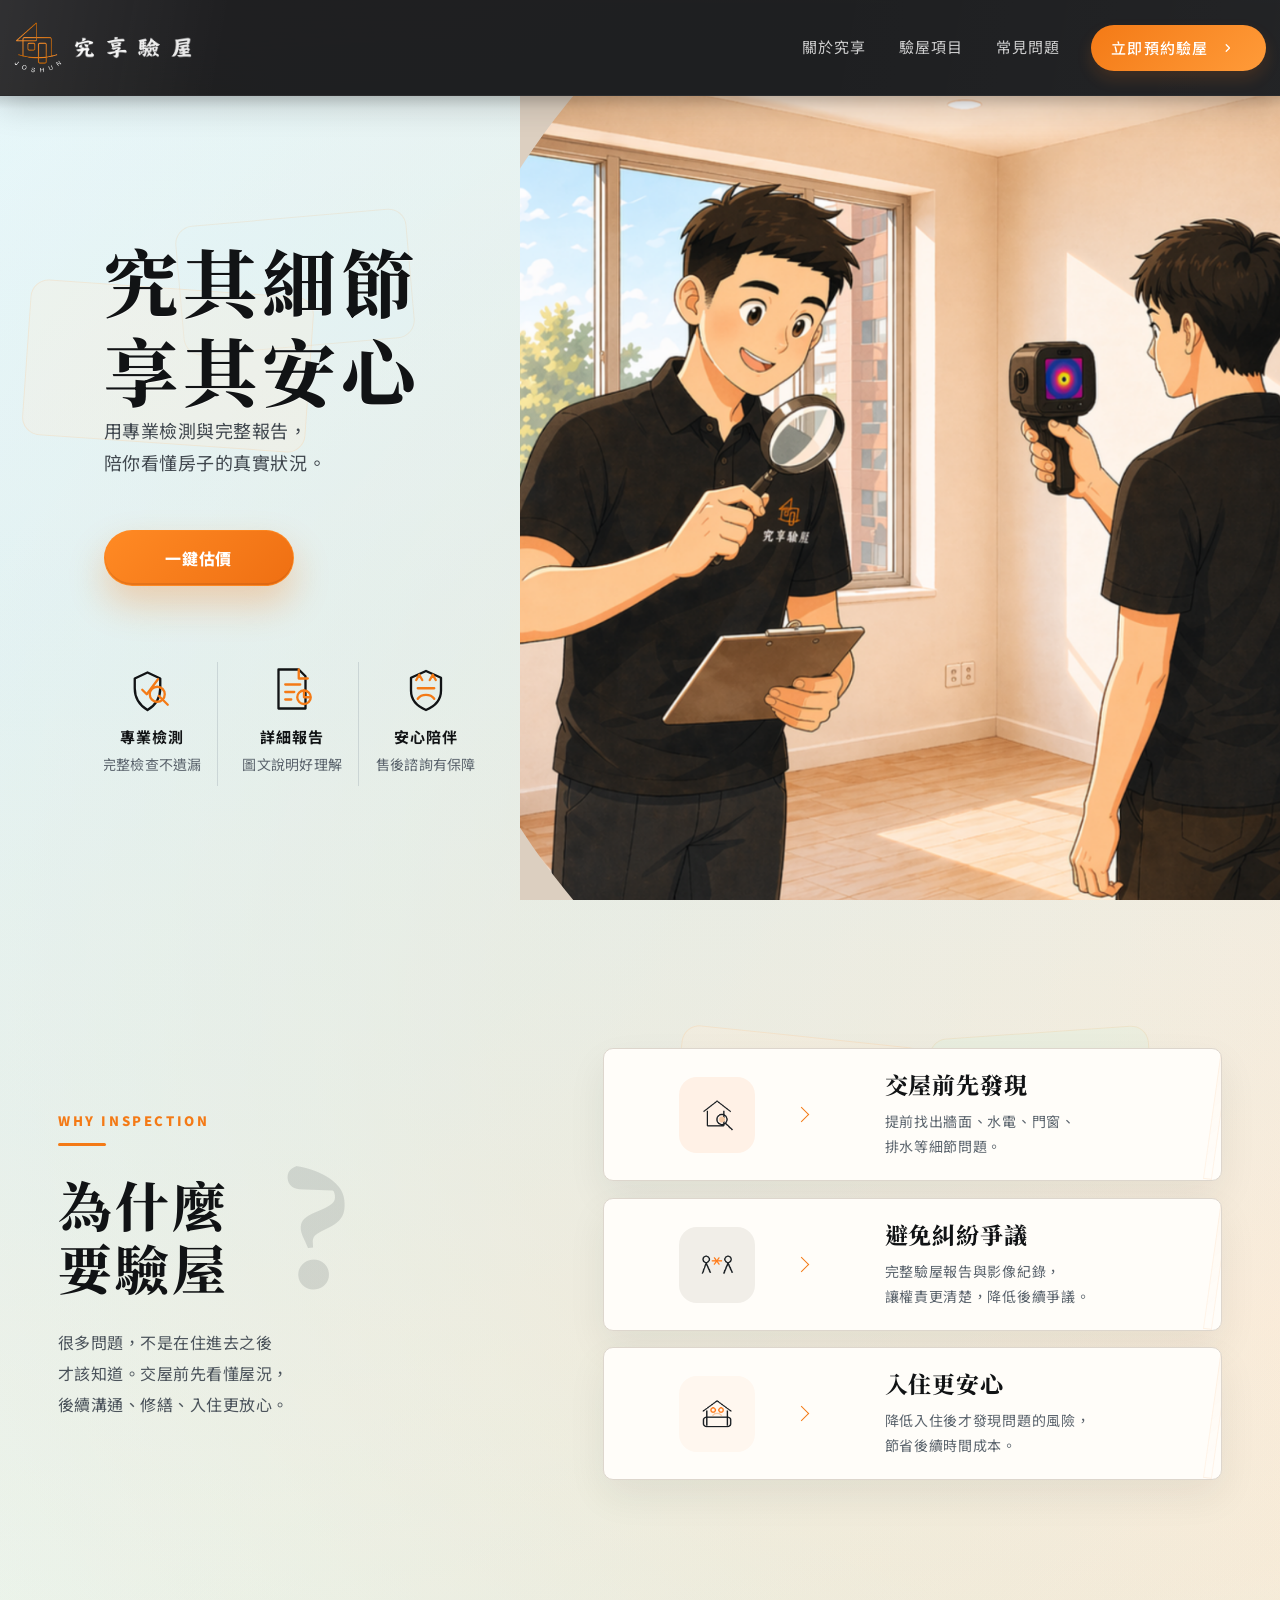
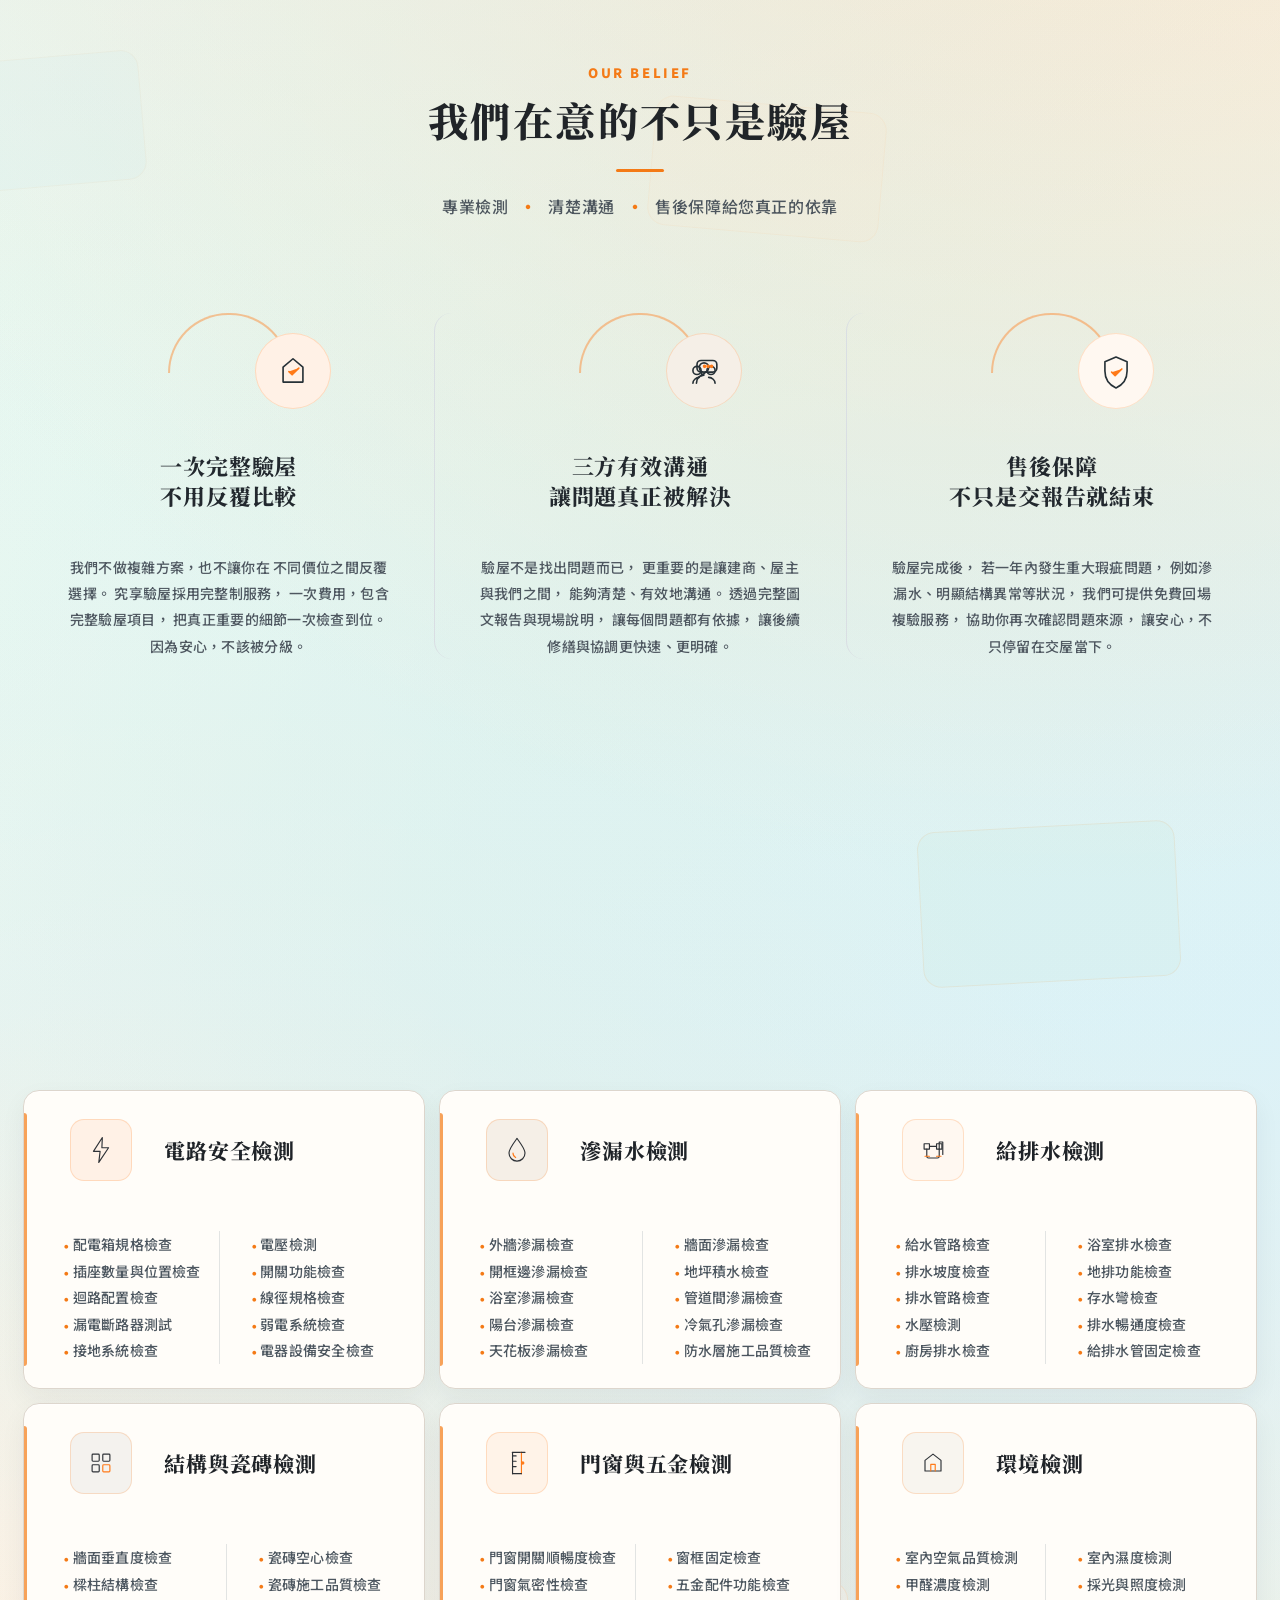
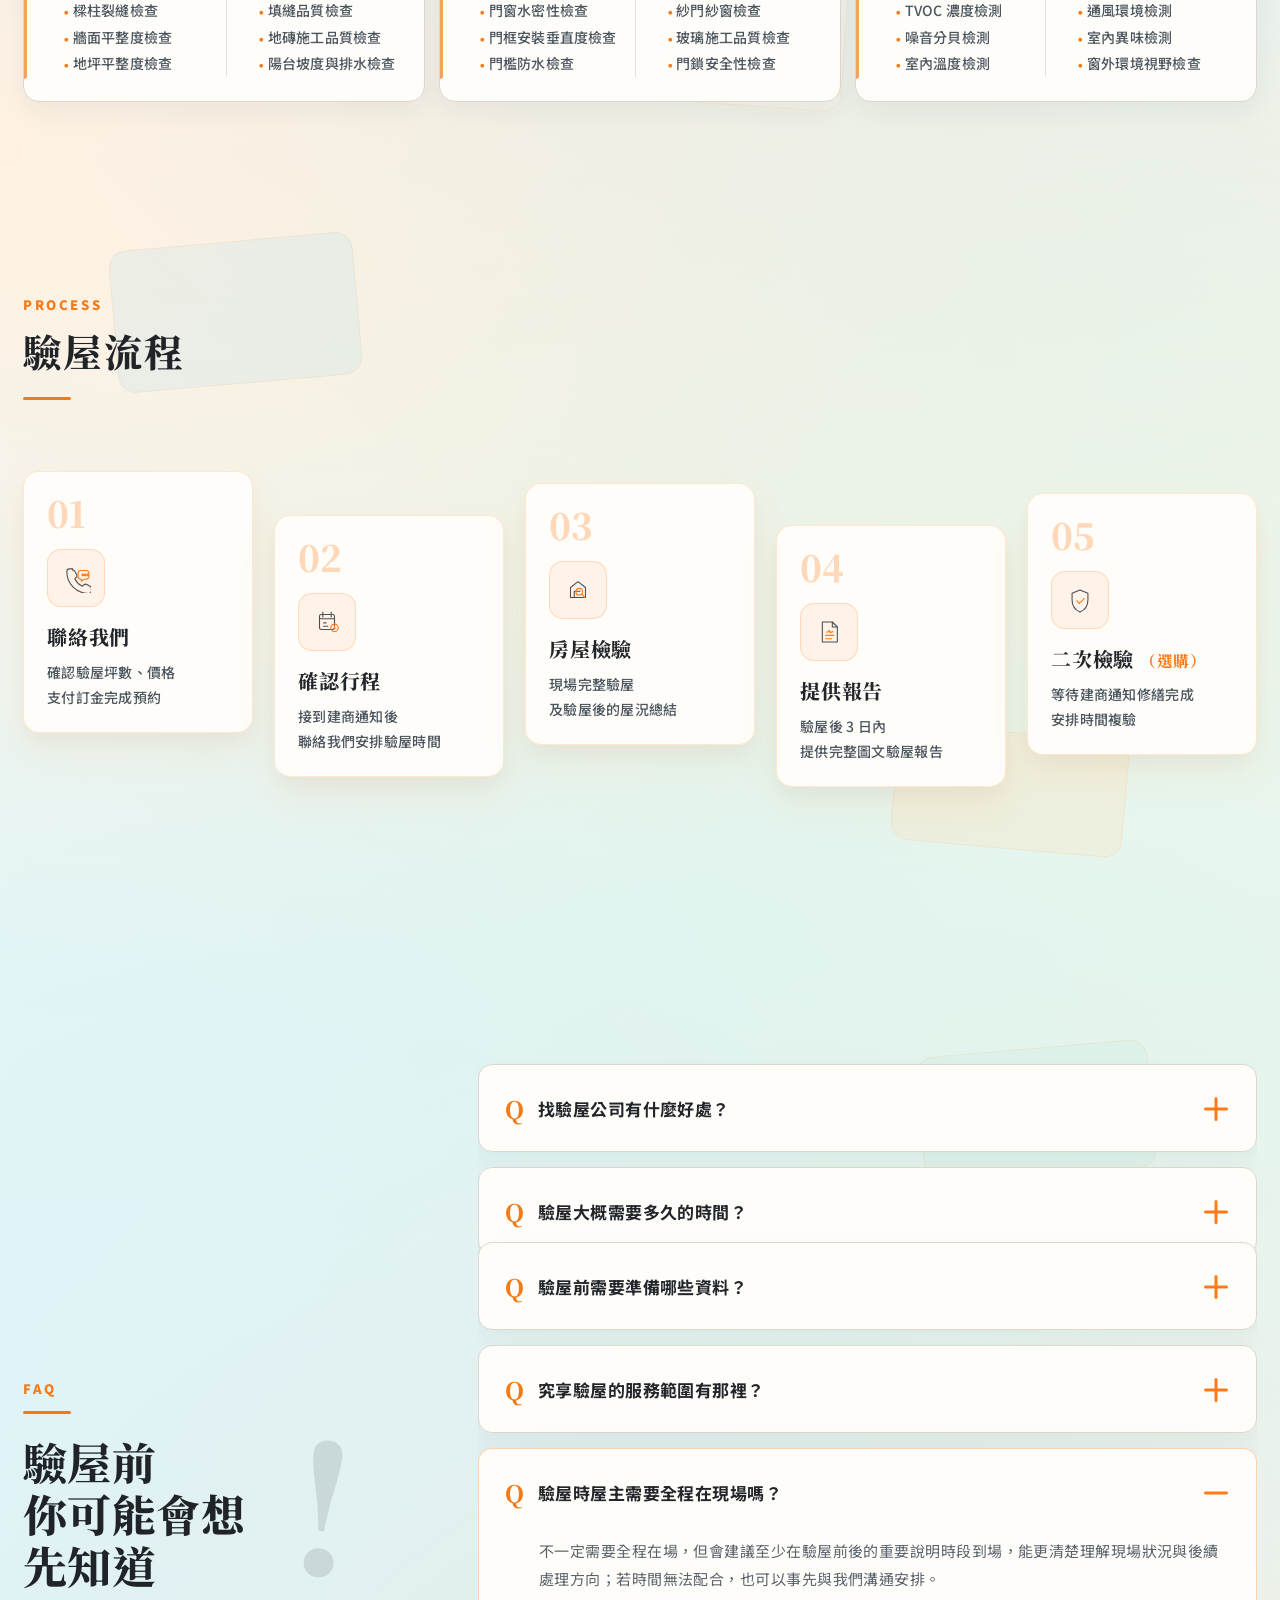
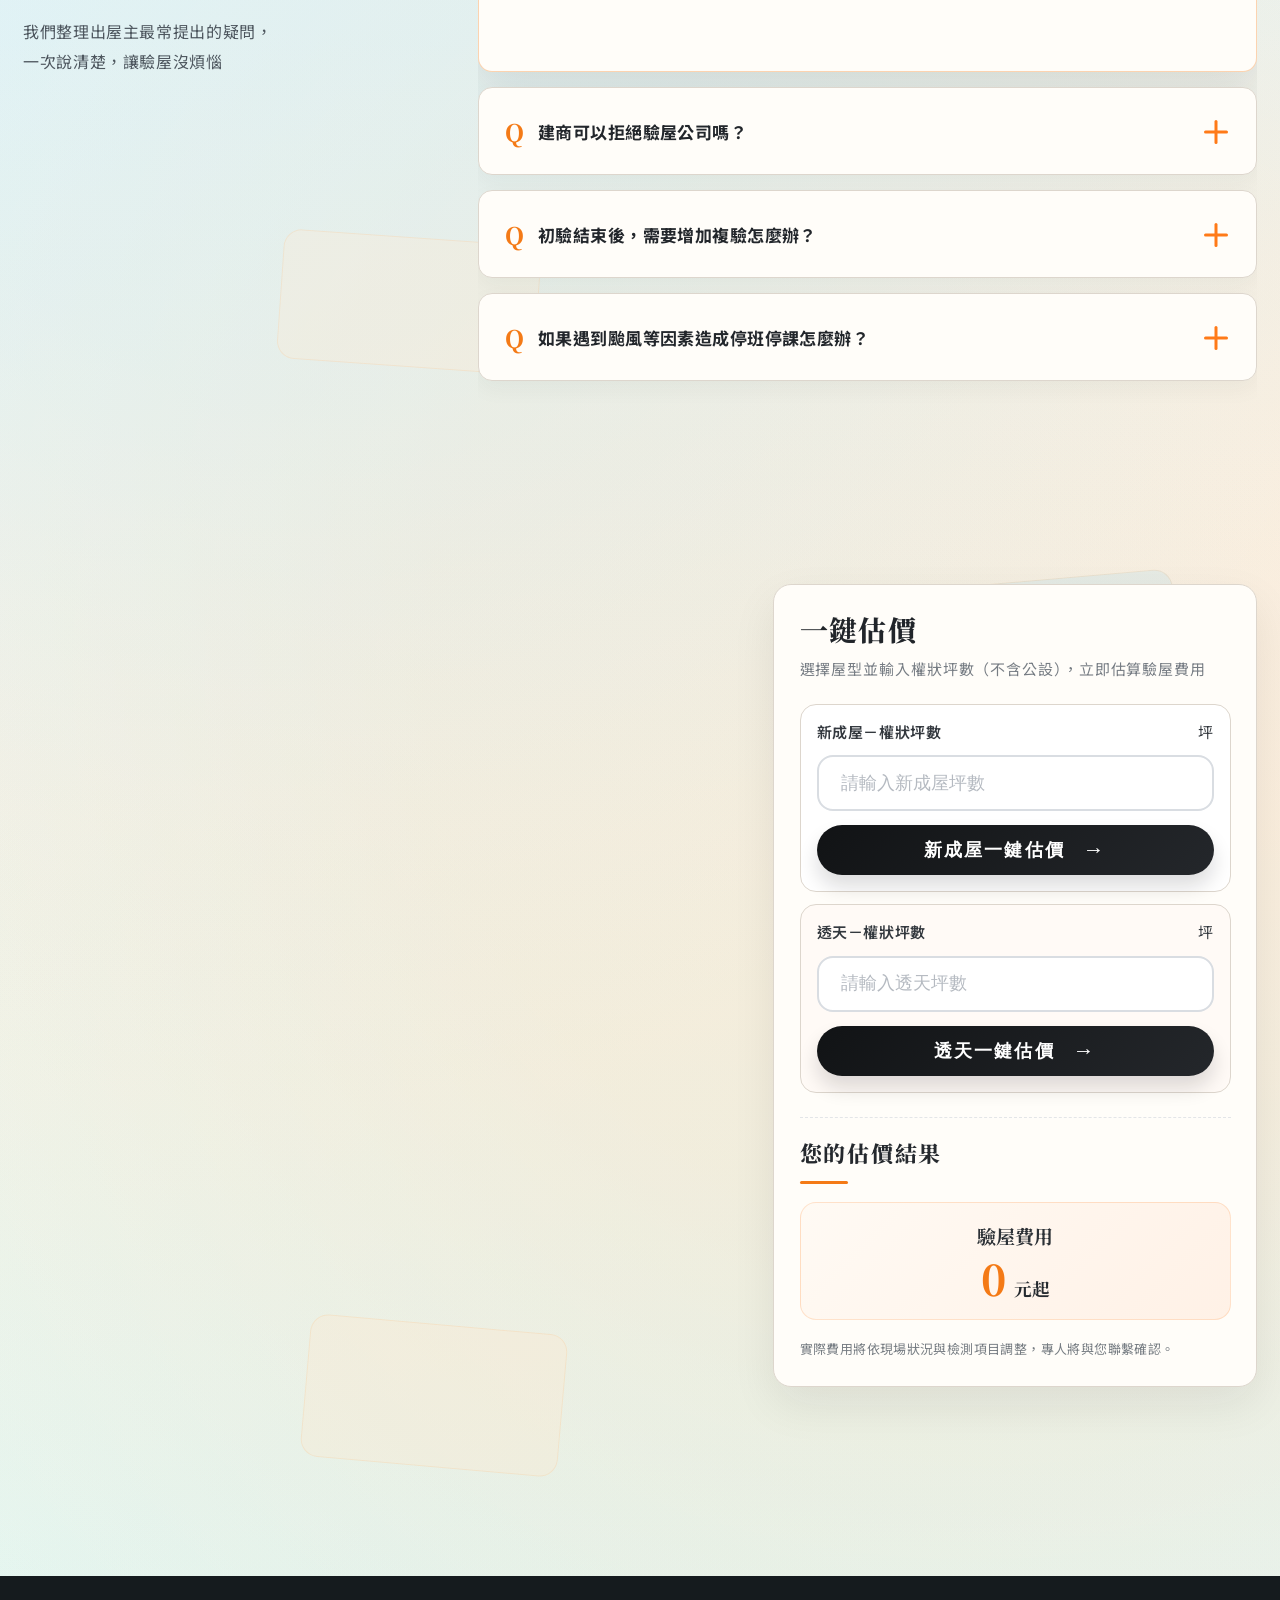
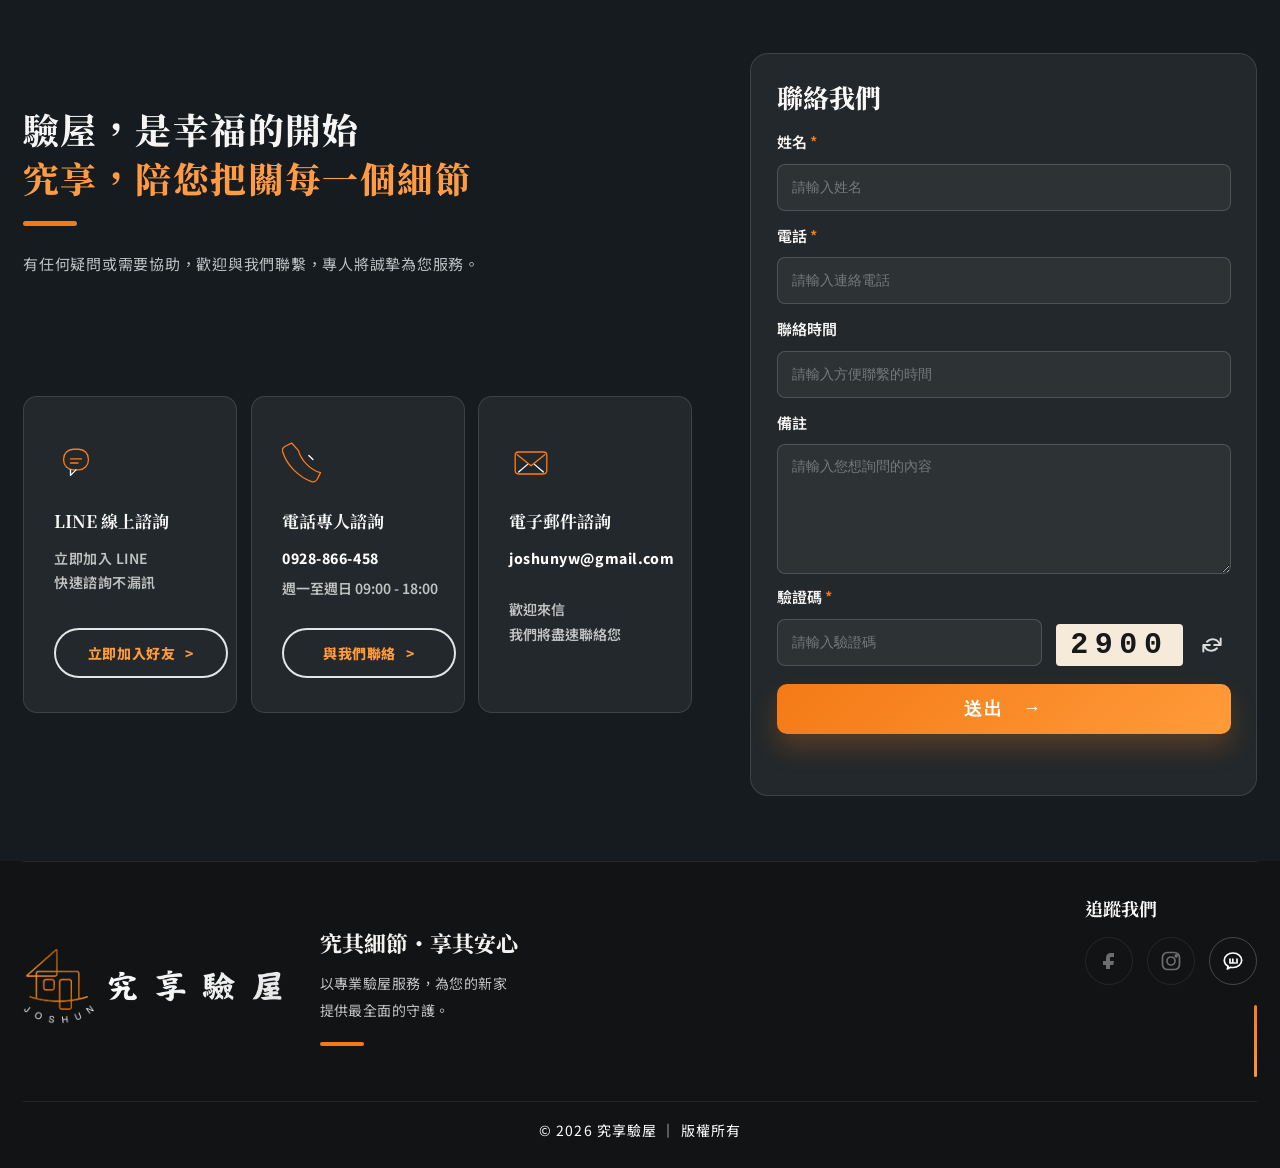
==== index.html @ 2acfa3f9 "Upload website" ====
<!doctype html>
<html lang="zh-Hant">
<head>
  <meta charset="utf-8" />
  <meta name="viewport" content="width=device-width, initial-scale=1" />
  <title>究享驗屋｜首頁</title>
  <meta name="description" content="究享驗屋，以專業檢測與完整報告，陪您看懂房子的真實狀況。" />
  <link rel="preconnect" href="https://fonts.googleapis.com">
  <link rel="preconnect" href="https://fonts.gstatic.com" crossorigin>
  <link href="https://fonts.googleapis.com/css2?family=Noto+Sans+TC:wght@300;400;500;600;700;800&family=Noto+Serif+TC:wght@600;700;800;900&display=swap" rel="stylesheet">
  <link rel="stylesheet" href="css/style.css" />
</head>
<body>
  <header class="site-header" id="siteHeader">
    <div class="header-inner">
      <a class="brand" href="index.html" aria-label="回到究享驗屋首頁">
        <span class="brand-mark"><img src="assets/logo/logo-symbol-tight.png" alt="" /></span>
        <span class="brand-type"><img src="assets/logo/logo-word-tight.png" alt="究享驗屋" /></span>
      </a>
      <button class="menu-toggle" id="menuToggle" type="button" aria-label="開啟導覽選單" aria-expanded="false">
        <span></span><span></span><span></span>
      </button>
      <nav class="main-nav" id="mainNav" aria-label="主要導覽">
        <a href="pages/about.html">關於究享</a>
        <a href="pages/services.html">驗屋項目</a>
        <a href="pages/faq.html">常見問題</a>
        <a class="nav-cta" href="#contact">立即預約驗屋 <span class="cta-arrow" aria-hidden="true"><svg viewBox="0 0 20 20" focusable="false"><path d="M7 4.5 12.5 10 7 15.5"/></svg><svg viewBox="0 0 20 20" focusable="false"><path d="M7 4.5 12.5 10 7 15.5"/></svg></span></a>
      </nav>
    </div>
  </header>

  <main>
    <section class="hero-section" aria-labelledby="heroTitle">
      <div class="hero-shell">
        <div class="hero-copy">
          <div class="arc-line" aria-hidden="true"></div>
          <div class="hero-copy-inner">
            <h1 id="heroTitle">究其細節<br />享其安心</h1>
            <span class="accent-line" aria-hidden="true"></span>
            <p class="hero-subtitle">用專業檢測與完整報告，<br />陪你看懂房子的真實狀況。</p>
            <div class="hero-actions" aria-label="首頁快速操作">
              <a class="hero-primary" href="#pricing-estimate">一鍵估價</a>
            </div>
            <div class="hero-points" aria-label="服務重點">
              <article class="hero-point">
                <div class="point-icon point-inspection" aria-hidden="true">
                  <svg viewBox="0 0 72 72" focusable="false"><path d="M30 14 13 22v13c0 14 7 23 17 29 10-6 17-15 17-29V22z"/><path d="M23 37l6 6 15-20"/><path d="M45 45l12 12"/><circle cx="43" cy="43" r="10"/></svg>
                </div>
                <h3>專業檢測</h3>
                <p>完整檢查不遺漏</p>
              </article>
              <article class="hero-point">
                <div class="point-icon point-report" aria-hidden="true">
                  <svg viewBox="0 0 72 72" focusable="false"><path d="M18 10h27l9 9v43H18z"/><path d="M45 10v12h12"/><path d="M27 30h20M27 40h12M27 50h8"/><path d="M43 47a9 9 0 1 0 18 0 9 9 0 0 0-18 0z"/><path d="M52 38v9h7"/></svg>
                </div>
                <h3>詳細報告</h3>
                <p>圖文說明好理解</p>
              </article>
              <article class="hero-point">
                <div class="point-icon point-care" aria-hidden="true">
                  <svg viewBox="0 0 72 72" focusable="false"><path d="M36 12 56 21v17c0 12-8 21-20 26-12-5-20-14-20-26V21z"/><path d="M25 35h22"/><path d="M25 49c5-7 17-7 22 0"/><path d="M23 24l4-7 4 7M41 24l4-7 4 7"/></svg>
                </div>
                <h3>安心陪伴</h3>
                <p>售後諮詢有保障</p>
              </article>
            </div>
          </div>
        </div>

        <div class="hero-frame" aria-label="驗屋人員現場檢測圖片">
          <div class="hero-frame-mask">
            <div class="hero-slider" data-hero-slider>
              <img class="hero-slide active" src="assets/images/hero/hero-01.png" alt="究享驗屋人員於新成屋現場進行檢測" />
            </div>
          </div>
        </div>
      </div>
    </section>

    <section class="why-section" id="why-inspection" aria-labelledby="whyTitle">
      <div class="why-shell">
        <div class="why-left">
          <span class="why-accent" aria-hidden="true"></span>
          <div class="why-heading-row">
            <h2 id="whyTitle">為什麼<br />要驗屋</h2>
            <span class="why-question" aria-hidden="true">?</span>
          </div>
          <p class="why-copy">
            很多問題，不是在住進去之後<br />
            才該知道。交屋前先看懂屋況，<br />
            後續溝通、修繕、入住更放心。
          </p>
        </div>

        <div class="why-cards" aria-label="驗屋的重要性">
          <article class="why-card">
            <div class="why-icon">
              <img src="assets/images/why/why-find.png" alt="" />
            </div>
            <div class="why-divider" aria-hidden="true"><span>»</span></div>
            <div class="why-card-copy">
              <h3>交屋前先發現</h3>
              <p>提前找出牆面、水電、門窗、<br />排水等細節問題。</p>
            </div>
          </article>

          <article class="why-card">
            <div class="why-icon">
              <img src="assets/images/why/why-dispute.png" alt="" />
            </div>
            <div class="why-divider" aria-hidden="true"><span>»</span></div>
            <div class="why-card-copy">
              <h3>避免糾紛爭議</h3>
              <p>完整驗屋報告與影像紀錄，<br />讓權責更清楚，降低後續爭議。</p>
            </div>
          </article>

          <article class="why-card">
            <div class="why-icon">
              <img src="assets/images/why/why-home.png" alt="" />
            </div>
            <div class="why-divider" aria-hidden="true"><span>»</span></div>
            <div class="why-card-copy">
              <h3>入住更安心</h3>
              <p>降低入住後才發現問題的風險，<br />節省後續時間成本。</p>
            </div>
          </article>
        </div>
      </div>
    </section>


    <section class="care-section" id="care-commitment" aria-labelledby="careTitle">
      <div class="care-shell">
        <div class="care-heading">
          <h2 id="careTitle">我們在意的不只是驗屋</h2>
          <span class="care-accent" aria-hidden="true"></span>
          <p><span class="care-slogan-main">專業檢測 <span class="brand-dot">・</span> 清楚溝通 <span class="brand-dot">・</span> 售後保障</span><span class="care-slogan-sub">給您真正的依靠</span></p>
        </div>

        <div class="care-grid" aria-label="究享驗屋服務價值">
          <article class="care-card">
            <div class="care-icon-badge" aria-hidden="true">
              <span class="care-icon-arc"></span>
              <span class="care-icon-circle">
                <svg viewBox="0 0 72 72" focusable="false">
                  <path d="M19 29.5 36 15l17 14.5V55H19z"/>
                  <path d="m29 37 5.5 5.5L46 31"/>
                </svg>
              </span>
            </div>
            <h3>一次完整驗屋<br />不用反覆比較</h3>
            <span class="care-card-line" aria-hidden="true"></span>
            <p>
              我們不做複雜方案，也不讓你在<br />
              不同價位之間反覆選擇。<br />
              究享驗屋採用完整制服務，<br />
              一次費用，包含完整驗屋項目，<br />
              把真正重要的細節一次檢查到位。<br />
              因為安心，不該被分級。
            </p>
          </article>

          <article class="care-card">
            <div class="care-icon-badge" aria-hidden="true">
              <span class="care-icon-arc"></span>
              <span class="care-icon-circle">
                <svg viewBox="0 0 72 72" focusable="false">
                  <path d="M28 47c-6 0-11 5-11 10"/>
                  <path d="M44 47c6 0 11 5 11 10"/>
                  <path d="M36 43c-7 0-13 5-13 14"/>
                  <circle cx="24" cy="35" r="7"/>
                  <circle cx="48" cy="35" r="7"/>
                  <circle cx="36" cy="30" r="8"/>
                  <path d="M31 18h20c4 0 7 3 7 7v6c0 4-3 7-7 7H39l-7 6v-6h-1c-4 0-7-3-7-7v-6c0-4 3-7 7-7Z"/>
                  <circle cx="37" cy="28" r="1.7" class="dot-fill"/>
                  <circle cx="43" cy="28" r="1.7" class="dot-fill"/>
                  <circle cx="49" cy="28" r="1.7" class="dot-fill"/>
                </svg>
              </span>
            </div>
            <h3>三方有效溝通<br />讓問題真正被解決</h3>
            <span class="care-card-line" aria-hidden="true"></span>
            <p>
              驗屋不是找出問題而已，<br />
              更重要的是讓建商、屋主與我們之間，<br />
              能夠清楚、有效地溝通。<br />
              透過完整圖文報告與現場說明，<br />
              讓每個問題都有依據，<br />
              讓後續修繕與協調更快速、更明確。
            </p>
          </article>

          <article class="care-card">
            <div class="care-icon-badge" aria-hidden="true">
              <span class="care-icon-arc"></span>
              <span class="care-icon-circle">
                <svg viewBox="0 0 72 72" focusable="false">
                  <path d="M36 12 55 20v16c0 14-8 24-19 29-11-5-19-15-19-29V20z"/>
                  <path d="m28.5 38 6 6L46 32.5"/>
                </svg>
              </span>
            </div>
            <h3>售後保障<br />不只是交報告就結束</h3>
            <span class="care-card-line" aria-hidden="true"></span>
            <p>
              驗屋完成後，<br />
              若一年內發生重大瑕疵問題，<br />
              例如滲漏水、明顯結構異常等狀況，<br />
              我們可提供免費回場複驗服務，<br />
              協助你再次確認問題來源，<br />
              讓安心，不只停留在交屋當下。
            </p>
          </article>
        </div>
      </div>
    </section>

    <section class="plan-section" id="plan-inspection" aria-labelledby="planTitle">
      <div class="plan-shell">
        <div class="plan-heading">
          <h2 id="planTitle">完整檢測方案</h2>
          <span class="plan-accent" aria-hidden="true"></span>
          <p>六大核心檢測，超過１００項細節檢查<span class="mobile-break"><br /></span>用最嚴謹的標準，守護您的家</p>
        </div>

        <div class="plan-grid" aria-label="完整檢測方案六大項目">
          <article class="plan-card">
            <div class="plan-card-head">
              <span class="plan-icon-wrap" aria-hidden="true">
                <svg viewBox="0 0 72 72" focusable="false">
                  <path d="M39 8 19 39h15l-3 25 22-33H38z"/>
                </svg>
              </span>
              <div class="plan-head-copy">
                <h3>電路安全檢測</h3>
                <span class="plan-mini-line" aria-hidden="true"></span>
              </div>
            </div>
            <div class="plan-list-wrap">
              <ul>
                <li>配電箱規格檢查</li>
                <li>插座數量與位置檢查</li>
                <li>迴路配置檢查</li>
                <li>漏電斷路器測試</li>
                <li>接地系統檢查</li>
              </ul>
              <ul>
                <li>電壓檢測</li>
                <li>開關功能檢查</li>
                <li>線徑規格檢查</li>
                <li>弱電系統檢查</li>
                <li>電器設備安全檢查</li>
              </ul>
            </div>
          </article>

          <article class="plan-card">
            <div class="plan-card-head">
              <span class="plan-icon-wrap" aria-hidden="true">
                <svg viewBox="0 0 72 72" focusable="false">
                  <path d="M36 10c11 15 18 24 18 33 0 10-8 18-18 18s-18-8-18-18c0-9 7-18 18-33Z"/>
                  <path d="M27 43c0 4 2 8 6 10" class="icon-accent"/>
                </svg>
              </span>
              <div class="plan-head-copy">
                <h3>滲漏水檢測</h3>
                <span class="plan-mini-line" aria-hidden="true"></span>
              </div>
            </div>
            <div class="plan-list-wrap">
              <ul>
                <li>外牆滲漏檢查</li>
                <li>開框邊滲漏檢查</li>
                <li>浴室滲漏檢查</li>
                <li>陽台滲漏檢查</li>
                <li>天花板滲漏檢查</li>
              </ul>
              <ul>
                <li>牆面滲漏檢查</li>
                <li>地坪積水檢查</li>
                <li>管道間滲漏檢查</li>
                <li>冷氣孔滲漏檢查</li>
                <li>防水層施工品質檢查</li>
              </ul>
            </div>
          </article>

          <article class="plan-card">
            <div class="plan-card-head">
              <span class="plan-icon-wrap" aria-hidden="true">
                <svg viewBox="0 0 72 72" focusable="false">
                  <path d="M16 22h12v12H16zM44 22h12v12H44zM28 28h16"/>
                  <path d="M22 34v16a4 4 0 0 0 4 4h20a4 4 0 0 0 4-4V34"/>
                  <path d="M18 50h10M44 50h10" class="icon-accent"/>
                  <path d="M50 34V18h8v28"/>
                </svg>
              </span>
              <div class="plan-head-copy">
                <h3>給排水檢測</h3>
                <span class="plan-mini-line" aria-hidden="true"></span>
              </div>
            </div>
            <div class="plan-list-wrap">
              <ul>
                <li>給水管路檢查</li>
                <li>排水坡度檢查</li>
                <li>排水管路檢查</li>
                <li>水壓檢測</li>
                <li>廚房排水檢查</li>
              </ul>
              <ul>
                <li>浴室排水檢查</li>
                <li>地排功能檢查</li>
                <li>存水彎檢查</li>
                <li>排水暢通度檢查</li>
                <li>給排水管固定檢查</li>
              </ul>
            </div>
          </article>

          <article class="plan-card">
            <div class="plan-card-head">
              <span class="plan-icon-wrap" aria-hidden="true">
                <svg viewBox="0 0 72 72" focusable="false">
                  <rect x="16" y="16" width="16" height="16" rx="2"/>
                  <rect x="40" y="16" width="16" height="16" rx="2"/>
                  <rect x="16" y="40" width="16" height="16" rx="2"/>
                  <rect x="40" y="40" width="16" height="16" rx="2" class="stroke-accent"/>
                </svg>
              </span>
              <div class="plan-head-copy">
                <h3>結構與瓷磚檢測</h3>
                <span class="plan-mini-line" aria-hidden="true"></span>
              </div>
            </div>
            <div class="plan-list-wrap">
              <ul>
                <li>牆面垂直度檢查</li>
                <li>樑柱結構檢查</li>
                <li>樑柱裂縫檢查</li>
                <li>牆面平整度檢查</li>
                <li>地坪平整度檢查</li>
              </ul>
              <ul>
                <li>瓷磚空心檢查</li>
                <li>瓷磚施工品質檢查</li>
                <li>填縫品質檢查</li>
                <li>地磚施工品質檢查</li>
                <li>陽台坡度與排水檢查</li>
              </ul>
            </div>
          </article>

          <article class="plan-card">
            <div class="plan-card-head">
              <span class="plan-icon-wrap" aria-hidden="true">
                <svg viewBox="0 0 72 72" focusable="false">
                  <path d="M26 12h20"/>
                  <path d="M26 12v48"/>
                  <path d="M46 12v48" class="icon-accent"/>
                  <path d="M46 12h8"/>
                  <path d="M26 60h20"/>
                  <path d="M34 20h-8M34 32h-8M34 44h-8"/>
                  <circle cx="49" cy="36" r="2.4" class="dot-fill"/>
                </svg>
              </span>
              <div class="plan-head-copy">
                <h3>門窗與五金檢測</h3>
                <span class="plan-mini-line" aria-hidden="true"></span>
              </div>
            </div>
            <div class="plan-list-wrap">
              <ul>
                <li>門窗開關順暢度檢查</li>
                <li>門窗氣密性檢查</li>
                <li>門窗水密性檢查</li>
                <li>門框安裝垂直度檢查</li>
                <li>門檻防水檢查</li>
              </ul>
              <ul>
                <li>窗框固定檢查</li>
                <li>五金配件功能檢查</li>
                <li>紗門紗窗檢查</li>
                <li>玻璃施工品質檢查</li>
                <li>門鎖安全性檢查</li>
              </ul>
            </div>
          </article>

          <article class="plan-card">
            <div class="plan-card-head">
              <span class="plan-icon-wrap" aria-hidden="true">
                <svg viewBox="0 0 72 72" focusable="false">
                  <path d="M18 30 36 16l18 14v24H18z"/>
                  <path d="M31 54V39h10v15" class="icon-accent"/>
                </svg>
              </span>
              <div class="plan-head-copy">
                <h3>環境檢測</h3>
                <span class="plan-mini-line" aria-hidden="true"></span>
              </div>
            </div>
            <div class="plan-list-wrap">
              <ul>
                <li>室內空氣品質檢測</li>
                <li>甲醛濃度檢測</li>
                <li>TVOC 濃度檢測</li>
                <li>噪音分貝檢測</li>
                <li>室內溫度檢測</li>
              </ul>
              <ul>
                <li>室內濕度檢測</li>
                <li>採光與照度檢測</li>
                <li>通風環境檢測</li>
                <li>室內異味檢測</li>
                <li>窗外環境視野檢查</li>
              </ul>
            </div>
          </article>
        </div>
      </div>
    </section>


    <section class="workflow-section" id="workflow" aria-labelledby="workflowTitle">
      <div class="workflow-shell">
        <div class="workflow-head">
          <div class="workflow-head-left">
            <h2 id="workflowTitle">驗屋流程</h2>
            <span class="workflow-accent" aria-hidden="true"></span>
          </div>
          <div class="workflow-head-right">
            <p>
              究享驗屋以完整檢測、清楚說明與後續協助為核心，<br />
              不只是協助發現問題，更重視建商、屋主與驗屋之間的有效溝通，<br />
              讓每一位屋主在交屋之前，都能清楚理解房子的真實狀況。
            </p>
          </div>
        </div>

        <div class="workflow-timeline" aria-label="驗屋流程五個步驟">
          <div class="workflow-axis" aria-hidden="true"></div>

          <article class="workflow-step is-top">
            <div class="workflow-content">
              <span class="workflow-badge" aria-hidden="true">
                <svg viewBox="0 0 72 72" focusable="false">
                  <path d="M28 17c2 0 4 1 5 3l5 9c1 2 0 4-1 5l-4 4c4 8 10 14 18 18l4-4c2-1 4-2 6-1l9 5c2 1 3 3 3 5v6c0 3-3 6-7 6-29 0-52-23-52-52 0-4 3-7 6-7h8Z"/>
                  <path class="accent-stroke" d="M48 18h12c4 0 7 3 7 7v7c0 4-3 7-7 7h-5l-6 5v-5h-1c-4 0-7-3-7-7v-7c0-4 3-7 7-7Z"/>
                  <circle cx="52" cy="28.5" r="1.8" class="accent-fill"/>
                  <circle cx="58" cy="28.5" r="1.8" class="accent-fill"/>
                  <circle cx="64" cy="28.5" r="1.8" class="accent-fill"/>
                </svg>
              </span>
              <h3>聯絡我們</h3>
              <p>確認驗屋坪數、價格<br />支付訂金完成預約</p>
            </div>
            <span class="workflow-connector" aria-hidden="true"></span>
            <span class="workflow-node" aria-hidden="true"></span>
          </article>

          <article class="workflow-step is-bottom">
            <span class="workflow-node" aria-hidden="true"></span>
            <span class="workflow-connector" aria-hidden="true"></span>
            <div class="workflow-content">
              <span class="workflow-badge" aria-hidden="true">
                <svg viewBox="0 0 72 72" focusable="false">
                  <rect x="18" y="18" width="36" height="36" rx="4"/>
                  <path d="M26 12v12M46 12v12M18 28h36"/>
                  <path d="M28 38h6M28 46h10"/>
                  <circle cx="54" cy="50" r="9" class="accent-stroke"/>
                  <path class="accent-stroke" d="M54 45v6h4"/>
                </svg>
              </span>
              <h3>確認行程</h3>
              <p>接到建商通知後<br />聯絡我們安排驗屋時間</p>
            </div>
          </article>

          <article class="workflow-step is-top">
            <div class="workflow-content">
              <span class="workflow-badge" aria-hidden="true">
                <svg viewBox="0 0 72 72" focusable="false">
                  <path d="M18 30 36 16l18 14v24H18z"/>
                  <path d="M27 54V39h14"/>
                  <circle cx="39" cy="40" r="8" class="accent-stroke"/>
                  <path class="accent-stroke" d="m45 46 8 8"/>
                </svg>
              </span>
              <h3>房屋檢驗</h3>
              <p>現場完整驗屋<br />及驗屋後的屋況總結</p>
            </div>
            <span class="workflow-connector" aria-hidden="true"></span>
            <span class="workflow-node" aria-hidden="true"></span>
          </article>

          <article class="workflow-step is-bottom">
            <span class="workflow-node" aria-hidden="true"></span>
            <span class="workflow-connector" aria-hidden="true"></span>
            <div class="workflow-content">
              <span class="workflow-badge" aria-hidden="true">
                <svg viewBox="0 0 72 72" focusable="false">
                  <path d="M20 12h24l12 12v36H20z"/>
                  <path d="M44 12v12h12"/>
                  <path class="accent-stroke" d="M28 44h20M28 52h14"/>
                  <path class="accent-stroke" d="M30 36h4l2-4 4 6 3-3 3 1"/>
                </svg>
              </span>
              <h3>提供報告</h3>
              <p>驗屋後 3 日內<br />提供完整圖文驗屋報告</p>
            </div>
          </article>

          <article class="workflow-step is-top">
            <div class="workflow-content">
              <span class="workflow-badge" aria-hidden="true">
                <svg viewBox="0 0 72 72" focusable="false">
                  <path d="M36 12 55 20v16c0 14-8 24-19 29-11-5-19-15-19-29V20z"/>
                  <path class="accent-stroke" d="m28.5 38 6 6L46 32.5"/>
                </svg>
              </span>
              <h3>二次檢驗 <span>（選購）</span></h3>
              <p>等待建商通知修繕完成<br />安排時間複驗</p>
            </div>
            <span class="workflow-connector" aria-hidden="true"></span>
            <span class="workflow-node" aria-hidden="true"></span>
          </article>
        </div>
      </div>
    </section>


    <section class="faq-section" id="faq-home" aria-labelledby="faqTitle">
      <div class="faq-shell">
        <div class="faq-side">
          <span class="faq-accent" aria-hidden="true"></span>
          <div class="faq-title-row">
            <h2 id="faqTitle">驗屋前<br />你可能會想<br />先知道</h2>
            <span class="faq-symbol" aria-hidden="true">!</span>
          </div>
          <p>
            我們整理出屋主最常提出的疑問，<br />
            一次說清楚，讓驗屋沒煩惱
          </p>
        </div>

        <div class="faq-list" aria-label="常見問題列表">
          <article class="faq-item">
            <button class="faq-question" type="button" aria-expanded="false">
              <span class="faq-q" aria-hidden="true">Q</span>
              <span class="faq-question-text">找驗屋公司有什麼好處？</span>
              <span class="faq-toggle" aria-hidden="true"></span>
            </button>
            <div class="faq-answer">
              <p>專業驗屋可以在交屋前協助找出牆面、水電、門窗、排水與設備等細節問題，並提供圖文紀錄與現場說明，讓屋主在與建商溝通修繕時更有依據，也能降低後續入住風險。</p>
            </div>
          </article>

          <article class="faq-item">
            <button class="faq-question" type="button" aria-expanded="false">
              <span class="faq-q" aria-hidden="true">Q</span>
              <span class="faq-question-text">驗屋大概需要多久的時間？</span>
              <span class="faq-toggle" aria-hidden="true"></span>
            </button>
            <div class="faq-answer">
              <p>實際時間會依照坪數、格局與現場狀況而有所不同。一般住宅約需 2 至 4 小時左右，若坪數較大、設備較多，檢測時間也會相對增加。</p>
            </div>
          </article>

          <article class="faq-item">
            <button class="faq-question" type="button" aria-expanded="false">
              <span class="faq-q" aria-hidden="true">Q</span>
              <span class="faq-question-text">驗屋前需要準備哪些資料？</span>
              <span class="faq-toggle" aria-hidden="true"></span>
            </button>
            <div class="faq-answer">
              <p>建議先準備建商通知交屋或驗屋的時間、社區與戶別資訊、聯絡方式，以及若有平面圖、客變資料、設備清單，也可一併提供，方便我們事前確認與安排。</p>
            </div>
          </article>

          <article class="faq-item">
            <button class="faq-question" type="button" aria-expanded="false">
              <span class="faq-q" aria-hidden="true">Q</span>
              <span class="faq-question-text">究享驗屋的服務範圍有那裡？</span>
              <span class="faq-toggle" aria-hidden="true"></span>
            </button>
            <div class="faq-answer">
              <p>目前以雙北、桃園與新竹地區為主要服務範圍，其他地區可先來訊提供案件位置，我們會再依排程與距離協助評估是否可安排服務。</p>
            </div>
          </article>

          <article class="faq-item">
            <button class="faq-question" type="button" aria-expanded="false">
              <span class="faq-q" aria-hidden="true">Q</span>
              <span class="faq-question-text">驗屋時屋主需要全程在現場嗎？</span>
              <span class="faq-toggle" aria-hidden="true"></span>
            </button>
            <div class="faq-answer">
              <p>不一定需要全程在場，但會建議至少在驗屋前後的重要說明時段到場，能更清楚理解現場狀況與後續處理方向；若時間無法配合，也可以事先與我們溝通安排。</p>
            </div>
          </article>

          <article class="faq-item">
            <button class="faq-question" type="button" aria-expanded="false">
              <span class="faq-q" aria-hidden="true">Q</span>
              <span class="faq-question-text">建商可以拒絕驗屋公司嗎？</span>
              <span class="faq-toggle" aria-hidden="true"></span>
            </button>
            <div class="faq-answer">
              <p>一般情況下，屋主可委託專業人員陪同驗屋。若現場管理另有規範，建議事前先向建商或管委會確認；我們也可配合提供必要資訊，協助屋主順利完成安排。</p>
            </div>
          </article>

          <article class="faq-item">
            <button class="faq-question" type="button" aria-expanded="false">
              <span class="faq-q" aria-hidden="true">Q</span>
              <span class="faq-question-text">初驗結束後，需要增加複驗怎麼辦？</span>
              <span class="faq-toggle" aria-hidden="true"></span>
            </button>
            <div class="faq-answer">
              <p>若建商完成修繕後需要再次確認，可再與我們聯繫安排複驗時段。我們會依案件內容與時間協助排程，也可搭配二次檢驗服務，讓修繕結果更明確。</p>
            </div>
          </article>

          <article class="faq-item">
            <button class="faq-question" type="button" aria-expanded="false">
              <span class="faq-q" aria-hidden="true">Q</span>
              <span class="faq-question-text">如果遇到颱風等因素造成停班停課怎麼辦？</span>
              <span class="faq-toggle" aria-hidden="true"></span>
            </button>
            <div class="faq-answer">
              <p>若因天候或政府公告停班停課影響行程，我們會主動與您聯繫協調延期，並優先協助改約合適時段，確保現場作業安全與檢測品質。</p>
            </div>
          </article>
        </div>
      </div>
    </section>


    <section class="pricing-section" id="pricing-estimate" aria-labelledby="pricingTitle">
      <div class="pricing-shell">
        <div class="pricing-intro">
          <span class="pricing-accent" aria-hidden="true"></span>
          <h2 id="pricingTitle">立即取得<br />專屬驗屋報價</h2>
          <p class="pricing-lead">透明收費 <span class="brand-dot">・</span> 專業檢測 <span class="brand-dot">・</span> 守護您的家</p>

          <div class="pricing-service-list">
            <article class="pricing-service-card" data-target-estimate="new-home" tabindex="0" role="button" aria-label="前往新成屋一鍵估價">
              <div class="pricing-service-icon" aria-hidden="true">
                <svg viewBox="0 0 88 88" focusable="false">
                  <path d="M24 68V26h12v42M38 68V18h12v50M52 68V34h12v34M18 68h52" />
                  <path class="accent-stroke" d="M58 68V54h6v14" />
                </svg>
              </div>
              <div class="pricing-service-body">
                <h3>新成屋驗屋服務</h3>
                <div class="pricing-price-stack">
                  <div class="pricing-old-price-wrap">
                    <span class="pricing-label">原價</span>
                    <div class="pricing-old-price">10,800<span>元</span></div>
                  </div>
                  <div class="pricing-new-price-wrap">
                    <span class="pricing-label pricing-label--orange">現正優惠價</span>
                    <div class="pricing-new-price">9,300<span>元起</span></div>
                  </div>
                </div>
              </div>
            </article>

            <article class="pricing-service-card" data-target-estimate="townhouse" tabindex="0" role="button" aria-label="前往透天一鍵估價">
              <div class="pricing-service-icon" aria-hidden="true">
                <svg viewBox="0 0 88 88" focusable="false">
                  <rect x="23" y="16" width="32" height="48" rx="3" />
                  <path d="M31 28h16M31 38h16M31 48h12" />
                  <circle cx="58" cy="56" r="11" />
                  <path class="accent-stroke" d="M65 63l8 8M53 56h10M58 51v10" />
                </svg>
              </div>
              <div class="pricing-service-body">
                <h3>複驗服務</h3>
                <div class="pricing-price-stack">
                  <div class="pricing-old-price-wrap">
                    <span class="pricing-label">原價</span>
                    <div class="pricing-old-price">3,000<span>元／次</span></div>
                  </div>
                  <div class="pricing-new-price-wrap">
                    <span class="pricing-label pricing-label--orange">加購優惠價</span>
                    <div class="pricing-new-price pricing-new-price--small">1,000<span>元／次</span></div>
                  </div>
                </div>
              </div>
            </article>
          </div>

          <div class="pricing-feature-row" aria-label="服務重點">
            <div class="pricing-feature"><span class="pricing-check" aria-hidden="true">✓</span>專業檢測團隊</div>
            <div class="pricing-feature"><span class="pricing-check" aria-hidden="true">✓</span>完整檢測報告</div>
            <div class="pricing-feature"><span class="pricing-check" aria-hidden="true">✓</span>售後一年保障</div>
          </div>
        </div>

        <div class="pricing-calc-card">
          <div class="pricing-calc-head">
            <h3>一鍵估價</h3>
            <p>選擇屋型並輸入權狀坪數（不含公設），立即估算驗屋費用</p>
          </div>

          <div class="pricing-estimate-options">
            <div class="pricing-form-row estimate-option">
              <div class="pricing-form-label-wrap">
                <label for="newHomeAreaInput">新成屋－權狀坪數</label>
                <span>坪</span>
              </div>
              <input id="newHomeAreaInput" class="pricing-input" type="number" min="0" step="0.1" inputmode="decimal" placeholder="請輸入新成屋坪數" />
              <p class="pricing-help">20 坪以下 9,300 元；超過 60 坪另行報價</p>
              <button class="pricing-btn" id="newHomeEstimateBtn" type="button" data-estimate-type="new-home">
                <span>新成屋一鍵估價</span>
                <span class="pricing-btn-arrow" aria-hidden="true">→</span>
              </button>
            </div>

            <div class="pricing-form-row estimate-option estimate-option--house">
              <div class="pricing-form-label-wrap">
                <label for="townhouseAreaInput">透天－權狀坪數</label>
                <span>坪</span>
              </div>
              <input id="townhouseAreaInput" class="pricing-input" type="number" min="0" step="0.1" inputmode="decimal" placeholder="請輸入透天坪數" />
              <p class="pricing-help">坪數無條件進位到個位，依坪數 × 400 元估算；120 坪以上另行報價</p>
              <button class="pricing-btn" id="townhouseEstimateBtn" type="button" data-estimate-type="townhouse">
                <span>透天一鍵估價</span>
                <span class="pricing-btn-arrow" aria-hidden="true">→</span>
              </button>
            </div>
          </div>

          <div class="pricing-result-wrap">
            <h4>您的估價結果</h4>
            <span class="pricing-mini-accent" aria-hidden="true"></span>
            <div class="pricing-result-box" aria-live="polite">
              <div class="pricing-result-label" id="estimateResultLabel">驗屋費用</div>
              <div class="pricing-result-value" id="estimateResultValue"><span id="estimatePrice">0</span><em id="estimateUnit">元起</em></div>
            </div>
            <p class="pricing-note" id="estimateNote">實際費用將依現場狀況與檢測項目調整，專人將與您聯繫確認。</p>
          </div>
        </div>
      </div>
    </section>


    <section class="contact-section" id="contact" aria-labelledby="contactTitle">
      <div class="contact-shell">
        <div class="contact-panel contact-panel--intro">
          <div class="contact-copy">
            <h2 id="contactTitle">驗屋，是幸福的開始<br /><span>究享，陪您把關每一個細節</span></h2>
            <span class="contact-accent" aria-hidden="true"></span>
            <p>有任何疑問或需要協助，歡迎與我們聯繫，專人將誠摯為您服務。</p>
          </div>

          <div class="contact-methods" aria-label="聯絡方式">
            <article class="contact-method-card" data-card-link="https://lin.ee/X0JXOBp" tabindex="0" role="link" aria-label="加入究享驗屋 LINE 好友">
              <div class="contact-method-icon" aria-hidden="true">
                <svg viewBox="0 0 64 64" focusable="false">
                  <rect x="14" y="12" width="36" height="30" rx="14" />
                  <path d="M24 26h16M24 32h11" />
                  <path class="contact-icon-accent" d="M32 42l-8 8v-8" />
                </svg>
              </div>
              <h3>LINE 線上諮詢</h3>
              <p>立即加入 LINE<br />快速諮詢不漏訊</p>
              <a href="https://lin.ee/X0JXOBp" class="contact-pill-btn" target="_blank" rel="noopener">加入好友 <span aria-hidden="true">›</span></a>
            </article>

            <article class="contact-method-card" data-card-link="tel:0928866458" tabindex="0" role="link" aria-label="撥打究享驗屋電話">
              <div class="contact-method-icon" aria-hidden="true">
                <svg viewBox="0 0 64 64" focusable="false">
                  <path d="M24 14c2 8 6 14 12 20s12 10 20 12l-5 10c-2 3-5 4-8 3-9-3-18-9-26-17S4 25 1 16c-1-3 0-6 3-8l10-5z" />
                  <path class="contact-icon-accent" d="M39 21l6 6" />
                </svg>
              </div>
              <h3>電話專人諮詢</h3>
              <p>周一至周日&nbsp;&nbsp;09:00 - 18:00</p>
              <strong>0928-866-458</strong>
              <a href="tel:0928866458" class="contact-text-link">立即來電 <span aria-hidden="true">→</span></a>
            </article>

            <article class="contact-method-card" data-card-link="mailto:joshunyw@gmail.com" tabindex="0" role="link" aria-label="寄信給究享驗屋">
              <div class="contact-method-icon" aria-hidden="true">
                <svg viewBox="0 0 64 64" focusable="false">
                  <rect x="9" y="16" width="46" height="32" rx="5" />
                  <path d="M12 20l20 16L52 20" />
                  <path class="contact-icon-accent" d="M14 45l13-11M50 45L37 34" />
                </svg>
              </div>
              <h3>電子郵件</h3>
              <p>歡迎來信<br />我們將盡速聯絡您</p>
              <strong>joshunyw@gmail.com</strong>
              <a href="mailto:joshunyw@gmail.com" class="contact-text-link">立即寄信 <span aria-hidden="true">→</span></a>
            </article>
          </div>
        </div>

        <div class="contact-divider" aria-hidden="true"></div>

        <div class="contact-panel contact-panel--form">
          <div class="contact-form-head">
            <h3>聯絡我們</h3>
          </div>
          <form class="contact-form" id="contactForm" novalidate>
            <div class="contact-form-grid">
              <div class="contact-fields-left">
                <label class="contact-field">
                  <span>姓名 <em>*</em></span>
                  <input type="text" id="contactName" name="name" placeholder="請輸入姓名" required />
                </label>

                <label class="contact-field">
                  <span>電話 <em>*</em></span>
                  <input type="tel" id="contactPhone" name="phone" placeholder="請輸入連絡電話" required />
                </label>

                <label class="contact-field">
                  <span>聯絡時間</span>
                  <input type="text" id="contactTime" name="time" placeholder="請輸入方便聯繫的時間" />
                </label>
              </div>

              <label class="contact-field contact-field--textarea">
                <span>備註</span>
                <textarea id="contactNote" name="note" placeholder="請輸入您想詢問的內容"></textarea>
              </label>
            </div>

            <div class="contact-captcha-row">
              <label class="contact-field contact-field--captcha">
                <span>驗證碼 <em>*</em></span>
                <input type="text" id="captchaInput" name="captcha" placeholder="請輸入驗證碼" required />
              </label>

              <div class="contact-captcha-box-wrap">
                <div class="contact-captcha-box" id="captchaBox" aria-label="驗證碼"></div>
                <button class="contact-refresh" id="refreshCaptcha" type="button" aria-label="重新整理驗證碼">
                  <svg viewBox="0 0 24 24" focusable="false"><path d="M20 6v6h-6" /><path d="M4 18v-6h6" /><path d="M7.4 9A7 7 0 0 1 19 11" /><path d="M16.6 15A7 7 0 0 1 5 13" /></svg>
                </button>
              </div>
            </div>

            <button class="contact-submit" type="submit">送出 <span aria-hidden="true">→</span></button>
            <p class="contact-form-status" id="contactFormStatus" aria-live="polite"></p>
          </form>
        </div>
      </div>
    </section>
  </main>

  <footer class="site-footer">
    <div class="footer-shell">
      <div class="footer-brand">
        <span class="brand-mark"><img src="assets/logo/logo-symbol-tight.png" alt="" /></span>
        <span class="brand-type"><img src="assets/logo/logo-word-tight.png" alt="究享驗屋 Logo" /></span>
      </div>

      <div class="footer-copy">
        <h3>究其細節・享其安心</h3>
        <p>以專業驗屋服務，為您的新家<br />提供最全面的守護。</p>
        <span class="footer-accent" aria-hidden="true"></span>
      </div>

      <div class="footer-social">
        <h4>追蹤我們</h4>
        <div class="footer-social-list">
          <a href="#" aria-label="Facebook 尚未開通" aria-disabled="true" title="Facebook 尚未開通">
            <svg viewBox="0 0 24 24" focusable="false"><path d="M14 8h3V4h-3c-3.3 0-5 2-5 5v3H6v4h3v4h4v-4h3.2l.8-4H13V9c0-.7.3-1 1-1z" /></svg>
          </a>
          <a href="#" aria-label="Instagram 尚未開通" aria-disabled="true" title="Instagram 尚未開通">
            <svg viewBox="0 0 24 24" focusable="false"><rect x="3.5" y="3.5" width="17" height="17" rx="5" /><circle cx="12" cy="12" r="4" /><circle cx="17.2" cy="6.8" r="1" /></svg>
          </a>
          <a href="https://lin.ee/X0JXOBp" aria-label="LINE" target="_blank" rel="noopener">
            <svg viewBox="0 0 24 24" focusable="false"><path d="M12 4c-4.8 0-8.7 3.2-8.7 7.2 0 2.5 1.5 4.7 3.9 6l-.9 2.7 3.1-1.7c.8.2 1.7.3 2.6.3 4.8 0 8.7-3.2 8.7-7.2S16.8 4 12 4z" /><path d="M9 10v4M11.8 10v4h2.4M16 10v4M9 14h1.5" /></svg>
          </a>
        </div>
        <span class="footer-vertical-accent" aria-hidden="true"></span>
      </div>
    </div>
    <div class="footer-bottom">© 2026 究享驗屋 ｜ 版權所有</div>
  </footer>

  <script src="js/main.js"></script>
</body>
</html>
---- css/style.css ----
:root{
  --dark-1:#070707;
  --dark-2:#1b1b1b;
  --dark-3:#474646;
  --orange:#ff7a18;
  --orange-2:#ff9432;
  --orange-soft:#f2d1b4;
  --ink:#25282b;
  --muted:#424c54;
  --hero-left:#f6f9fc;
  --hero-left-2:#fbfdff;
  --hero-band:#f2ece3;
  --divider:#dbe4eb;
  --max:1980px;
  --page-pad:clamp(12px,1.15vw,18px);
  --header-h:100px;
  --header-h-scrolled:82px;
}
*{box-sizing:border-box}
html{scroll-behavior:smooth}
body{
  margin:0;
  background:#f6f9fc;
  color:var(--ink);
  font-family:'Noto Sans TC','PingFang TC','Microsoft JhengHei',Arial,sans-serif;
  -webkit-font-smoothing:antialiased;
  text-rendering:optimizeLegibility;
}
a{color:inherit}

.site-header{
  position:sticky;
  top:0;
  z-index:100;
  height:var(--header-h);
  background:linear-gradient(100deg,#2d2d2d 0%,#171717 48%,#050505 100%);
  box-shadow:0 10px 24px rgba(0,0,0,.14);
  transition:height .28s ease, background-color .28s ease, background .28s ease, box-shadow .28s ease, backdrop-filter .28s ease;
}
.site-header::before{
  content:"";
  position:absolute;
  inset:0;
  background:linear-gradient(100deg,rgba(255,255,255,.08),rgba(255,255,255,0) 18%,rgba(255,255,255,0) 62%,rgba(255,255,255,.02) 100%);
  pointer-events:none;
}
.site-header::after{
  content:"";
  position:absolute;
  left:0;right:0;bottom:-14px;height:14px;
  background:linear-gradient(180deg,rgba(0,0,0,.12),rgba(0,0,0,0));
  pointer-events:none;
}
.site-header.is-scrolled{
  height:var(--header-h-scrolled);
  background:linear-gradient(100deg,rgba(38,38,38,.84),rgba(16,16,16,.78));
  backdrop-filter:blur(12px);
  -webkit-backdrop-filter:blur(12px);
  box-shadow:0 10px 24px rgba(0,0,0,.12);
}
.header-inner{
  position:relative;
  width:min(var(--max), calc(100% - var(--page-pad) * 2));
  height:100%;
  margin:0 auto;
  display:flex;
  align-items:center;
  justify-content:space-between;
  gap:34px;
}
.brand{
  position:relative;
  display:flex;
  align-items:center;
  justify-content:flex-start;
  line-height:0;
  text-decoration:none;
  flex:0 0 auto;
}
.brand img{
  width:clamp(228px,14.1vw,306px);
  height:auto;
  display:block;
  transition:width .28s ease, transform .28s ease, opacity .28s ease;
}
.site-header.is-scrolled .brand img{width:clamp(212px,13.1vw,280px)}

.menu-toggle{display:none;background:transparent;border:0;width:44px;height:44px;padding:0;align-items:center;justify-content:center;flex-direction:column;gap:6px;cursor:pointer;z-index:12}
.menu-toggle span{width:26px;height:2px;background:#fff;border-radius:999px;transition:.22s ease}
.menu-toggle.is-open span:nth-child(1){transform:translateY(8px) rotate(45deg)}
.menu-toggle.is-open span:nth-child(2){opacity:0}
.menu-toggle.is-open span:nth-child(3){transform:translateY(-8px) rotate(-45deg)}

.main-nav{
  display:flex;
  align-items:center;
  gap:clamp(30px,2.1vw,52px);
  margin-left:auto;
  transition:gap .28s ease;
}
.main-nav a:not(.nav-cta){
  position:relative;
  display:inline-flex;
  align-items:center;
  color:rgba(255,255,255,.8);
  text-decoration:none;
  font-size:clamp(15px,.9vw,18px);
  font-weight:400;
  letter-spacing:.06em;
  line-height:1;
  padding:10px 2px 12px;
  white-space:nowrap;
  transition:color .2s ease, transform .2s ease, font-size .28s ease, opacity .28s ease;
}
.main-nav a:not(.nav-cta)::after{
  content:"";
  position:absolute;
  left:50%;bottom:0;
  width:0;height:2px;border-radius:999px;
  background:linear-gradient(90deg,var(--orange),var(--orange-2));
  transform:translateX(-50%);
  transition:width .22s ease;
}
.main-nav a:not(.nav-cta):hover{color:#fff;transform:translateY(-1px)}
.main-nav a:not(.nav-cta):hover::after{width:100%}

.nav-cta{
  display:inline-flex;
  align-items:center;
  justify-content:center;
  gap:12px;
  min-width:clamp(170px,11.4vw,220px);
  height:clamp(46px,3vw,58px);
  padding:0 clamp(20px,1.5vw,28px);
  border-radius:999px;
  background:linear-gradient(135deg,#ff9838 0%,#ff7d1d 66%,#f06a00 100%);
  color:#fff;
  text-decoration:none;
  font-size:clamp(15px,.96vw,18px);
  font-weight:500;
  letter-spacing:.075em;
  white-space:nowrap;
  box-shadow:0 8px 16px rgba(255,122,24,.14);
  transition:transform .22s ease, box-shadow .22s ease, font-size .28s ease, height .28s ease, padding .28s ease;
}
.nav-cta:hover{
  transform:translateY(-1px) scale(1.02);
  font-size:clamp(16px,1.04vw,19px);
  box-shadow:0 10px 18px rgba(255,122,24,.16);
}
.cta-arrow{
  position:relative;
  width:26px;
  height:12px;
  display:inline-block;
  overflow:visible;
  flex:0 0 26px;
}
.cta-arrow svg{
  position:absolute;
  top:50%;
  width:12px;
  height:12px;
  fill:none;
  stroke:currentColor;
  stroke-width:2.1;
  stroke-linecap:round;
  stroke-linejoin:round;
  transform:translateY(-50%);
  transition:transform .22s ease, opacity .22s ease;
}
.cta-arrow svg:first-child{left:2px;opacity:1}
.cta-arrow svg:last-child{left:-2px;opacity:0}
.nav-cta:hover .cta-arrow svg:first-child{transform:translate(4px,-50%)}
.nav-cta:hover .cta-arrow svg:last-child{opacity:.54;transform:translate(7px,-50%)}

.site-header.is-scrolled .main-nav{gap:clamp(26px,1.9vw,44px)}
.site-header.is-scrolled .main-nav a:not(.nav-cta){font-size:clamp(14px,.84vw,17px)}
.site-header.is-scrolled .nav-cta{
  min-width:clamp(162px,10.7vw,206px);
  height:clamp(42px,2.7vw,52px);
  font-size:clamp(14px,.92vw,17px);
  padding:0 clamp(18px,1.4vw,25px);
}

.hero-section{
  background:var(--hero-left);
  padding:0 var(--page-pad);
}
.hero-shell{
  width:min(var(--max), calc(100vw - var(--page-pad) * 2));
  min-height:clamp(950px, calc(100vh - var(--header-h) + 120px), 1140px);
  margin:0 auto;
  display:grid;
  grid-template-columns:minmax(460px,35%) minmax(0,65%);
  background:var(--hero-left);
  overflow:hidden;
}
.hero-copy{
  position:relative;
  display:flex;
  align-items:center;
  min-width:0;
  background:linear-gradient(105deg,#fbfdff 0%,#f7fafc 72%,#f4f8fb 100%);
}
.hero-copy-inner{
  position:relative;
  z-index:3;
  width:100%;
  padding:clamp(108px,7.6vw,152px) clamp(18px,1.35vw,30px) clamp(120px,7.2vw,148px) clamp(96px,6.2vw,138px);
}
.hero-copy h1{
  margin:0;
  color:#202428;
  font-family:'Noto Serif TC','Source Han Serif TC','Songti TC','PMingLiU','MingLiU',serif;
  font-size:clamp(84px,5.8vw,116px);
  line-height:1.2;
  font-weight:800;
  letter-spacing:.11em;
}
.accent-line{
  display:block;
  width:clamp(58px,4.7vw,84px);
  height:5px;
  margin:clamp(28px,2vw,34px) 0 clamp(34px,2.4vw,42px);
  border-radius:999px;
  background:linear-gradient(90deg,var(--orange),var(--orange-2));
}
.hero-subtitle{
  margin:0 0 clamp(126px,8.2vw,156px);
  color:#3f4850;
  font-size:clamp(22px,1.36vw,27px);
  line-height:1.8;
  letter-spacing:.03em;
  font-weight:400;
}
.hero-points{
  width:min(100%,650px);
  margin-top:140px;
  display:grid;
  transform:translateY(70px);
  grid-template-columns:repeat(3,1fr);
  margin-left:-30px;
}
.hero-point{
  text-align:center;
  padding:0 18px;
  min-width:0;
  transition:transform .22s ease;
}
.hero-point:not(:last-child){border-right:1px solid var(--divider)}
.hero-point:hover{transform:translateY(-3px)}
.point-icon{
  width:clamp(80px,4.9vw,100px);
  height:clamp(80px,4.9vw,100px);
  margin:0 auto clamp(14px,1vw,18px);
  display:grid;
  place-items:center;
  transition:transform .22s ease;
}
.point-icon svg{
  width:100%;
  height:100%;
  fill:none;
  stroke:#202020;
  stroke-width:3.1;
  stroke-linecap:round;
  stroke-linejoin:round;
}
.point-icon svg path:nth-child(n+2), .point-icon svg circle{stroke:var(--orange)}
.hero-point:hover .point-icon{transform:translateY(-2px)}
.hero-point h3{
  margin:0 0 8px;
  font-family:'Noto Serif TC','Source Han Serif TC','Songti TC','PMingLiU',serif;
  font-size:clamp(20px,1.22vw,25px);
  line-height:1.24;
  letter-spacing:.06em;
  font-weight:700;
}
.hero-point p{
  margin:0;
  color:#5a646a;
  font-size:clamp(14px,.86vw,16px);
  line-height:1.42;
  letter-spacing:.02em;
  white-space:nowrap;
}

.hero-frame{
  position:relative;
  min-width:0;
  background:#ddd2c8;
  overflow:hidden;
}
.hero-frame::before,
.hero-frame::after{display:none}
.hero-frame-mask{
  position:absolute;
  inset:0;
  overflow:hidden;
  background:transparent;
  clip-path:none;
  -webkit-clip-path:none;
}
.hero-slider, .hero-slide{width:100%;height:100%}
.hero-slider{position:relative;height:100%}
.hero-slide{
  position:absolute;
  inset:0;
  display:block;
  width:100%;
  height:100%;
  object-fit:cover;
  object-position:center center;
  opacity:0;
  transition:opacity .8s ease;
}
.hero-slide.active{opacity:1}



/* ================================
   Section 02｜為什麼要驗屋
   與第一頁共用同一個版心寬度
================================ */
.why-section{
  position:relative;
  padding:0 var(--page-pad);
  background:#f6f9fc;
}
.why-section::before{display:none}
.why-shell{
  position:relative;
  z-index:1;
  width:min(var(--max), calc(100vw - var(--page-pad) * 2));
  min-height:clamp(880px, calc(100vh - var(--header-h) + 80px), 1040px);
  margin:0 auto;
  padding:clamp(92px,6vw,118px) 0 clamp(108px,7vw,138px);
  display:grid;
  grid-template-columns:minmax(460px,35%) minmax(0,65%);
  gap:0;
  align-items:center;
  background:linear-gradient(180deg,#f7f9fa 0%,#f4f6f7 100%);
  overflow:hidden;
}
.why-left{
  padding-left:clamp(170px,9.2vw,230px);
  padding-right:clamp(18px,1.35vw,30px);
  transform:translateY(-82px);
}
.why-accent{
  display:block;
  width:clamp(70px,4.6vw,92px);
  height:7px;
  border-radius:999px;
  background:linear-gradient(90deg,var(--orange),var(--orange-2));
  margin-bottom:clamp(52px,3.4vw,68px);
}
.why-heading-row{
  display:flex;
  align-items:center;
  gap:clamp(18px,1.6vw,30px);
  margin-bottom:clamp(48px,3.3vw,66px);
}
.why-heading-row h2{
  margin:0;
  color:#202428;
  font-family:'Noto Serif TC','Source Han Serif TC','Songti TC','PMingLiU','MingLiU',serif;
  font-size:clamp(72px,5.1vw,102px);
  line-height:1.15;
  font-weight:800;
  letter-spacing:.11em;
}
.why-question{
  display:inline-block;
  color:rgba(30,34,38,.12);
  font-family:'Noto Serif TC','Source Han Serif TC','Songti TC','PMingLiU','MingLiU',serif;
  font-size:clamp(138px,9.8vw,205px);
  line-height:.8;
  font-weight:900;
  transform:translateY(10px);
}
.why-copy{
  margin:0;
  color:#3e464d;
  font-size:clamp(20px,1.2vw,24px);
  line-height:2.25;
  letter-spacing:.08em;
  font-weight:400;
}
.why-cards{
  width:min(100%,760px);
  justify-self:end;
  display:flex;
  flex-direction:column;
  gap:clamp(22px,1.5vw,28px);
  margin-left:0;
  margin-right:clamp(210px,11vw,260px);
}
.why-card{
  min-height:clamp(168px,10.6vw,210px);
  display:grid;
  grid-template-columns:clamp(150px,9vw,186px) clamp(78px,5vw,104px) minmax(0,1fr);
  align-items:center;
  padding:clamp(20px,1.45vw,30px) clamp(16px,1vw,24px) clamp(20px,1.45vw,30px) clamp(28px,1.9vw,38px);
  background:rgba(255,255,255,.9);
  border:1px solid rgba(255,255,255,.88);
  border-radius:26px;
  box-shadow:0 14px 30px rgba(34,37,40,.065);
  backdrop-filter:blur(6px);
  transition:transform .28s ease, box-shadow .28s ease, background-color .28s ease;
}
.why-card:hover{
  transform:translateY(-7px);
  box-shadow:0 22px 42px rgba(34,37,40,.11);
  background:#fff;
}
.why-icon{
  display:flex;
  align-items:center;
  justify-content:center;
}
.why-icon img{
  display:block;
  width:clamp(124px,7.4vw,156px);
  height:auto;
}
.why-divider{
  position:relative;
  height:100%;
  display:flex;
  align-items:center;
  justify-content:center;
}
.why-divider::before{
  content:"";
  position:absolute;
  top:8%;
  bottom:8%;
  left:50%;
  border-left:2px dotted rgba(196,99,0,.36);
  transform:translateX(-50%);
}
.why-divider span{
  position:relative;
  z-index:1;
  padding:2px 8px 6px;
  background:#fff;
  color:rgba(196,99,0,.42);
  font-size:clamp(32px,2.4vw,48px);
  line-height:1;
  font-family:'Noto Serif TC','Source Han Serif TC','Songti TC','PMingLiU','MingLiU',serif;
}
.why-card-copy{
  padding-left:clamp(18px,1.4vw,30px);
}
.why-card-copy h3{
  margin:0 0 clamp(10px,.75vw,15px);
  color:#202428;
  font-family:'Noto Serif TC','Source Han Serif TC','Songti TC','PMingLiU','MingLiU',serif;
  font-size:clamp(28px,1.9vw,38px);
  line-height:1.22;
  font-weight:800;
  letter-spacing:.06em;
}
.why-card-copy p{
  margin:0;
  color:#444b52;
  font-size:clamp(15px,.95vw,19px);
  line-height:1.85;
  letter-spacing:.05em;
}

@media (max-width:1180px){
  .why-shell{
    grid-template-columns:1fr;
    gap:48px;
    padding:76px 24px 88px;
  }
  .why-left{
    padding-left:42px;
    padding-right:42px;
    transform:none;
  }
  .why-cards{
    width:min(100%,860px);
    justify-self:center;
  }
  .why-heading-row h2{font-size:clamp(62px,8vw,86px)}
  .why-question{font-size:clamp(120px,16vw,170px)}
}
@media (max-width:1024px){
  .why-section{
    padding:0;
  }
  .why-shell{
    width:100%;
  }
  .why-left{
    padding-left:0;
  }
  .why-card{
    grid-template-columns:118px 44px minmax(0,1fr);
    padding:24px 22px;
    min-height:178px;
  }
  .why-icon img{width:98px}
  .why-card-copy h3{font-size:28px}
  .why-card-copy p{font-size:16px}
}
@media (max-width:640px){
  .why-heading-row{
    align-items:flex-end;
    gap:12px;
  }
  .why-heading-row h2{
    font-size:48px;
  }
  .why-question{
    font-size:92px;
  }
  .why-copy{
    font-size:16px;
    line-height:2;
  }
  .why-card{
    grid-template-columns:1fr;
    text-align:center;
    gap:18px;
  }
  .why-divider{display:none}
  .why-icon img{width:92px}
}

.placeholder-section{
  width:min(var(--max), calc(100% - var(--page-pad) * 2));
  margin:0 auto;
  padding:72px 24px;
  background:#fff;
  text-align:center;
  color:#555;
}
.placeholder-section + .placeholder-section{border-top:1px solid #e8e8e8}
.placeholder-section h2{margin:0 0 12px;font-size:30px}
.placeholder-section p{margin:0;font-size:18px;line-height:1.7}
.wip{min-height:100vh;display:grid;place-content:center;text-align:center;background:#111;color:#fff;font-family:'Noto Sans TC',sans-serif}
.wip h1{font-size:48px;margin:0 0 14px}.wip p{font-size:20px;color:#bbb}.wip a{color:#ff9432;text-decoration:none;margin-top:28px;display:inline-block}

@media (min-width:1800px){
  :root{--max:2100px;--page-pad:clamp(10px,.9vw,16px)}
  .hero-shell{grid-template-columns:minmax(520px,35%) minmax(0,65%)}
  .hero-copy-inner{padding-left:84px;padding-right:34px}
}
@media (max-width:1480px){
  :root{--header-h:96px;--header-h-scrolled:80px;--page-pad:14px}
  .hero-shell{grid-template-columns:minmax(460px,35%) minmax(0,65%);min-height:900px}
  .hero-copy h1{font-size:clamp(72px,5.6vw,96px)}
  .hero-subtitle{font-size:20px}
  .brand img{width:260px}
  .site-header.is-scrolled .brand img{width:236px}
}
@media (max-width:1180px){
  :root{--header-h:86px;--header-h-scrolled:76px;--page-pad:12px}
  .header-inner{gap:22px}
  .brand img,.site-header.is-scrolled .brand img{width:220px}
  .main-nav{gap:26px}
  .main-nav a:not(.nav-cta){font-size:15px}
  .nav-cta{min-width:168px;height:48px;font-size:15px}
  .hero-shell{grid-template-columns:minmax(380px,35%) minmax(0,65%);min-height:820px}
  .hero-copy-inner{padding:82px 16px 104px 68px}
  .hero-copy h1{font-size:clamp(60px,5.2vw,80px)}
  .hero-subtitle{font-size:19px;line-height:1.72;margin-bottom:64px}
  .hero-points{width:min(100%,560px);margin-top:12px;margin-left:-6px}
}
@media (max-width:1024px){
  :root{--header-h:78px;--header-h-scrolled:78px;--page-pad:0px}
  .site-header,.site-header.is-scrolled{height:var(--header-h)}
  .header-inner{width:100%;padding:0 16px}
  .brand img,.site-header.is-scrolled .brand img{width:198px}
  .menu-toggle{display:flex}
  .main-nav{
    position:absolute;
    top:var(--header-h);
    left:0;right:0;
    display:grid;
    gap:0;
    padding:12px 16px 20px;
    background:linear-gradient(180deg,rgba(29,29,29,.96),rgba(13,13,13,.96));
    backdrop-filter:blur(12px);
    -webkit-backdrop-filter:blur(12px);
    transform:translateY(-12px);
    opacity:0;
    pointer-events:none;
    transition:.22s ease;
    box-shadow:0 18px 28px rgba(0,0,0,.18);
  }
  .main-nav.is-open{transform:translateY(0);opacity:1;pointer-events:auto}
  .main-nav a:not(.nav-cta){padding:16px 6px;border-bottom:1px solid rgba(255,255,255,.08);font-size:16px}
  .main-nav a:not(.nav-cta)::after{display:none}
  .nav-cta{margin-top:16px;width:100%;height:48px;font-size:16px;min-width:0}

  .hero-section{padding:0;background:var(--hero-left)}
  .hero-shell{
    display:flex;
    flex-direction:column;
    min-height:auto;
    width:100%;
  }
  .hero-copy{display:block;overflow:hidden}
  .hero-copy-inner{padding:46px 20px 30px}
  .hero-copy h1{font-size:clamp(52px,11vw,72px);line-height:1.16;letter-spacing:.06em}
  .hero-subtitle{font-size:18px;line-height:1.68;margin-bottom:28px}
  .hero-points{
    width:100%;
    grid-template-columns:repeat(3,1fr);
    margin-left:0;
    gap:0;
  }
  .hero-point{padding:0 8px}
  .hero-point:not(:last-child){border-right:1px solid var(--divider)}
  .point-icon{width:56px;height:56px;margin-bottom:10px}
  .hero-point h3{font-size:15px;margin-bottom:6px;letter-spacing:.035em}
  .hero-point p{font-size:12px;white-space:normal}

  .hero-frame{
    aspect-ratio:5 / 4;
    min-height:0;
    background:var(--hero-left);
  }
  .hero-frame::before, .hero-frame::after{display:none}
  .hero-frame-mask{inset:0;position:absolute;border-radius:0;background:#f1f5f8;clip-path:none;-webkit-clip-path:none}
  .hero-slide{object-position:center center}
}
@media (max-width:560px){
  :root{--header-h:70px}
  .header-inner{padding:0 12px}
  .brand img,.site-header.is-scrolled .brand img{width:168px}
  .menu-toggle{width:42px;height:42px}
  .hero-copy-inner{padding:34px 16px 24px}
  .accent-line{height:5px;margin:16px 0 20px}
  .hero-copy h1{font-size:48px}
  .hero-subtitle{font-size:16px}
  .hero-points{margin-top:2px}
  .hero-point{padding:0 4px}
  .point-icon{width:50px;height:50px}
  .hero-point h3{font-size:14px}
  .hero-point p{font-size:11px;line-height:1.35}
}


/* ================================
   Mobile refinements only
================================ */
@media (max-width:640px){
  body{
    overflow-x:hidden;
  }

  .hero-copy-inner{
    padding:46px 28px 34px;
  }

  .hero-copy h1{
    font-size:clamp(64px,18vw,86px);
    line-height:1.16;
    letter-spacing:.045em;
  }

  .hero-subtitle{
    font-size:18px;
    line-height:1.75;
    margin-bottom:34px;
  }

  .hero-points{
    width:100%;
    margin-left:0;
    margin-top:40px;
    transform:none;
    align-items:start;
  }

  .hero-point{
    padding:0 8px;
  }

  .point-icon{
    width:58px;
    height:58px;
  }

  .hero-point h3{
    font-size:16px;
  }

  .hero-point p{
    font-size:11.5px;
  }

  .hero-frame{
    aspect-ratio: 5 / 4;
  }

  .why-section{
    padding:0;
    overflow:hidden;
  }

  .why-shell{
    width:100%;
    min-height:auto;
    display:block;
    padding:74px 32px 86px;
    background:linear-gradient(180deg,#f7f9fa 0%,#f4f6f7 100%);
    overflow:visible;
  }

  .why-left{
    padding:0;
    transform:none;
  }

  .why-accent{
    width:104px;
    height:8px;
    margin:0 0 58px;
  }

  .why-heading-row{
    display:flex;
    align-items:center;
    justify-content:flex-start;
    gap:20px;
    margin-bottom:58px;
  }

  .why-heading-row h2{
    font-size:clamp(66px,18vw,88px);
    line-height:1.18;
    letter-spacing:.07em;
    white-space:nowrap;
  }

  .why-question{
    font-size:clamp(104px,28vw,138px);
    transform:translateY(10px);
    flex:0 0 auto;
  }

  .why-copy{
    font-size:20px;
    line-height:2.05;
    letter-spacing:.05em;
    margin-bottom:72px;
  }

  .why-cards{
    width:100%;
    max-width:none;
    margin:0;
    padding:0;
    gap:34px;
    display:flex;
    flex-direction:column;
  }

  .why-card{
    width:100%;
    min-height:auto;
    display:block;
    padding:48px 32px 44px;
    border-radius:28px;
    overflow:visible;
  }

  .why-icon{
    justify-content:flex-start;
    margin-bottom:34px;
  }

  .why-icon img{
    width:112px;
  }

  .why-divider{
    display:none;
  }

  .why-card-copy{
    padding:0;
    width:100%;
  }

  .why-card-copy h3{
    font-size:clamp(40px,10.5vw,52px);
    line-height:1.25;
    letter-spacing:.04em;
    margin-bottom:22px;
    white-space:nowrap;
  }

  .why-card-copy p{
    font-size:20px;
    line-height:1.9;
    letter-spacing:.035em;
    white-space:normal;
    word-break:keep-all;
  }
}



/* V46 mobile card refinement */
@media (max-width:640px){
  .why-card{
    padding:30px 24px 28px;
    border-radius:24px;
  }

  .why-icon{
    margin-bottom:18px;
  }

  .why-icon img{
    width:72px;
  }

  .why-card-copy h3{
    font-size:clamp(30px,8.2vw,40px);
    line-height:1.3;
    margin-bottom:18px;
    white-space:nowrap;
  }

  .why-card-copy p{
    font-size:17px;
    line-height:1.8;
  }

  /* 改成：上標題、下方左右排列 */
  .why-card{
    display:flex;
    flex-direction:column;
  }

  .why-card-copy{
    order:1;
  }

  .why-card-copy h3{
    display:block;
  }

  .why-card-bottom{
    display:flex;
    align-items:flex-start;
    gap:18px;
    margin-top:10px;
  }

  .why-icon{
    order:2;
    margin:0;
    flex:0 0 auto;
  }

  .why-card-copy p{
    margin:0;
  }

  /* fallback if no wrapper exists */
  .why-card .why-icon + .why-divider + .why-card-copy,
  .why-card .why-icon + .why-card-copy{
    display:block;
  }

  .why-divider{
    display:none !important;
  }

  .why-card .why-icon{
    align-self:flex-start;
  }
}



/* V47 mobile only: title smaller + card content side-by-side */
@media (max-width:640px){
  /* 第一頁、第二頁手機標題縮小 */
  .hero-copy h1{
    font-size:clamp(48px,13.2vw,62px) !important;
    line-height:1.18 !important;
    letter-spacing:.04em !important;
  }

  .why-heading-row h2{
    font-size:clamp(48px,13.2vw,62px) !important;
    line-height:1.18 !important;
    letter-spacing:.055em !important;
    white-space:nowrap !important;
  }

  .why-question{
    font-size:clamp(76px,20vw,96px) !important;
    transform:translateY(8px) !important;
  }

  /* 第二頁卡片縮小高度 */
  .why-cards{
    gap:22px !important;
  }

  .why-card{
    display:grid !important;
    grid-template-columns:76px minmax(0,1fr) !important;
    grid-template-areas:
      "title title"
      "icon text" !important;
    column-gap:18px !important;
    row-gap:14px !important;
    align-items:start !important;
    padding:30px 28px 28px !important;
    min-height:0 !important;
    border-radius:24px !important;
  }

  .why-card .why-card-copy{
    display:contents !important;
    padding:0 !important;
  }

  .why-card-copy h3{
    grid-area:title !important;
    font-size:clamp(34px,9.2vw,44px) !important;
    line-height:1.25 !important;
    letter-spacing:.04em !important;
    margin:0 0 6px !important;
    white-space:nowrap !important;
    text-align:center !important;
  }

  .why-card .why-icon{
    grid-area:icon !important;
    align-self:start !important;
    justify-self:start !important;
    margin:4px 0 0 !important;
    display:flex !important;
  }

  .why-icon img{
    width:64px !important;
    height:auto !important;
  }

  .why-card-copy p{
    grid-area:text !important;
    font-size:17px !important;
    line-height:1.75 !important;
    letter-spacing:.03em !important;
    margin:0 !important;
    text-align:left !important;
    white-space:normal !important;
    word-break:keep-all !important;
  }

  .why-divider{
    display:none !important;
  }
}



/* ================================
   Section 03｜我們在意的不只是驗屋
================================ */
.care-section{
  position:relative;
  padding:0 var(--page-pad);
  background:linear-gradient(180deg,#eee5dd 0%, #ece2d9 100%);
}

.care-shell{
  width:min(var(--max), calc(100vw - var(--page-pad) * 2));
  margin:0 auto;
  padding:clamp(94px,6vw,128px) clamp(24px,2vw,44px) clamp(108px,6.6vw,138px);
}

.care-heading{
  text-align:center;
  margin:0 auto clamp(70px,4.8vw,94px);
}

.care-heading h2{
  margin:0;
  color:#202428;
  font-family:'Noto Serif TC','Source Han Serif TC','Songti TC','PMingLiU','MingLiU',serif;
  font-size:clamp(46px,3.8vw,76px);
  line-height:1.24;
  letter-spacing:.14em;
  font-weight:800;
}

.care-accent{
  display:block;
  width:clamp(72px,4.7vw,108px);
  height:5px;
  border-radius:999px;
  background:linear-gradient(90deg,var(--orange),var(--orange-2));
  margin:clamp(24px,1.8vw,32px) auto clamp(24px,1.7vw,30px);
}

.care-heading p{
  margin:0;
  color:#292d31;
  font-size:clamp(20px,1.25vw,30px);
  line-height:1.8;
  letter-spacing:.08em;
  font-weight:500;
}

.care-grid{
  display:grid;
  grid-template-columns:repeat(3,minmax(0,1fr));
  align-items:start;
}

.care-card{
  position:relative;
  padding:0 clamp(24px,2.1vw,48px);
  text-align:center;
}

.care-card + .care-card{
  border-left:1px solid rgba(145,127,110,.24);
}

.care-icon-badge{
  position:relative;
  width:clamp(224px,14.6vw,292px);
  height:clamp(164px,10.6vw,206px);
  margin:0 auto clamp(22px,1.7vw,28px);
}

.care-icon-arc{
  position:absolute;
  left:50%;
  top:0;
  width:clamp(188px,12.4vw,246px);
  height:clamp(94px,6.2vw,122px);
  transform:translateX(-50%);
  border:3px solid rgba(244,140,45,.66);
  border-bottom:none;
  border-radius:999px 999px 0 0;
}

.care-icon-arc::before,
.care-icon-arc::after{
  content:"";
  position:absolute;
  bottom:-8px;
  width:14px;
  height:14px;
  border-radius:50%;
  background:linear-gradient(135deg,var(--orange),var(--orange-2));
}

.care-icon-arc::before{left:-7px}
.care-icon-arc::after{right:-7px}

.care-icon-circle{
  position:absolute;
  left:50%;
  top:26px;
  transform:translateX(-50%);
  width:clamp(148px,9.7vw,190px);
  height:clamp(148px,9.7vw,190px);
  border-radius:50%;
  background:linear-gradient(180deg,rgba(255,255,255,.98),rgba(250,249,248,.96));
  border:1px solid rgba(33,36,40,.04);
  box-shadow:0 16px 28px rgba(45,42,39,.08), inset 0 4px 8px rgba(0,0,0,.02);
  display:grid;
  place-items:center;
}

.care-icon-circle svg{
  width:clamp(72px,4.7vw,92px);
  height:clamp(72px,4.7vw,92px);
  fill:none;
  stroke:#4c4e53;
  stroke-width:2.8;
  stroke-linecap:round;
  stroke-linejoin:round;
}

.care-icon-circle svg path:last-child,
.care-icon-circle svg .dot-fill{
  stroke:var(--orange);
  fill:var(--orange);
}

.care-card h3{
  margin:0;
  color:#22262b;
  font-family:'Noto Serif TC','Source Han Serif TC','Songti TC','PMingLiU','MingLiU',serif;
  font-size:clamp(32px,2.15vw,48px);
  line-height:1.36;
  font-weight:800;
  letter-spacing:.08em;
  min-height:clamp(104px,7vw,138px);
}

.care-card-line{
  display:block;
  width:clamp(54px,3.4vw,78px);
  height:5px;
  border-radius:999px;
  background:linear-gradient(90deg,var(--orange),var(--orange-2));
  margin:clamp(24px,1.6vw,30px) auto;
}

.care-card p{
  margin:0;
  color:#44484d;
  font-size:clamp(16px,1.02vw,20px);
  line-height:2.06;
  letter-spacing:.05em;
  font-weight:500;
}

/* ================================
   Section 04｜完整檢測方案
================================ */
.plan-section{
  position:relative;
  padding:0 var(--page-pad);
  background:linear-gradient(180deg,#f6f9fc 0%,#f3f7fb 100%);
}

.plan-shell{
  width:min(var(--max), calc(100vw - var(--page-pad) * 2));
  margin:0 auto;
  padding:clamp(94px,6vw,128px) clamp(24px,2vw,38px) clamp(110px,6.8vw,146px);
}

.plan-heading{
  text-align:center;
  margin:0 auto clamp(54px,3.8vw,66px);
}

.plan-heading h2{
  margin:0;
  color:#1f2328;
  font-family:'Noto Serif TC','Source Han Serif TC','Songti TC','PMingLiU','MingLiU',serif;
  font-size:clamp(50px,4.2vw,84px);
  line-height:1.2;
  font-weight:800;
  letter-spacing:.16em;
}

.plan-accent{
  display:block;
  width:clamp(70px,4.4vw,108px);
  height:5px;
  border-radius:999px;
  background:linear-gradient(90deg,var(--orange),var(--orange-2));
  margin:clamp(18px,1.5vw,26px) auto clamp(20px,1.6vw,30px);
}

.plan-heading p{
  margin:0;
  color:#2f363d;
  font-size:clamp(22px,1.42vw,31px);
  line-height:1.75;
  letter-spacing:.06em;
}

.plan-grid{
  display:grid;
  grid-template-columns:repeat(3,minmax(0,1fr));
  gap:clamp(18px,1.35vw,26px);
}

.plan-card{
  background:rgba(255,255,255,.9);
  border-radius:28px;
  padding:clamp(22px,1.7vw,30px) clamp(22px,1.7vw,30px) clamp(20px,1.5vw,28px);
  box-shadow:0 14px 28px rgba(66,76,84,.05), inset 0 1px 0 rgba(255,255,255,.7);
  border:1px solid rgba(255,255,255,.6);
}

.plan-card-head{
  display:flex;
  align-items:flex-start;
  gap:clamp(18px,1.2vw,26px);
  margin-bottom:clamp(20px,1.4vw,24px);
}

.plan-icon-wrap{
  width:clamp(90px,5.7vw,106px);
  height:clamp(90px,5.7vw,106px);
  border-radius:50%;
  background:linear-gradient(180deg,#ffffff 0%,#fafafa 100%);
  border:2px solid rgba(64,69,74,.12);
  display:grid;
  place-items:center;
  flex:0 0 auto;
}

.plan-icon-wrap svg{
  width:clamp(46px,3vw,58px);
  height:clamp(46px,3vw,58px);
  fill:none;
  stroke:#2e3237;
  stroke-width:2.6;
  stroke-linecap:round;
  stroke-linejoin:round;
}

.plan-icon-wrap svg .icon-accent,
.plan-icon-wrap svg .stroke-accent{
  stroke:var(--orange);
}

.plan-icon-wrap svg .dot-fill{fill:var(--orange);stroke:var(--orange)}

.plan-head-copy{
  min-width:0;
  padding-top:clamp(6px,.4vw,10px);
}

.plan-head-copy h3{
  margin:0;
  color:#1f2328;
  font-family:'Noto Serif TC','Source Han Serif TC','Songti TC','PMingLiU','MingLiU',serif;
  font-size:clamp(24px,1.95vw,44px);
  line-height:1.28;
  font-weight:800;
  letter-spacing:.08em;
}

.plan-mini-line{
  display:block;
  width:clamp(34px,2.1vw,54px);
  height:4px;
  margin-top:clamp(12px,.9vw,16px);
  border-radius:999px;
  background:linear-gradient(90deg,var(--orange),var(--orange-2));
}

.plan-list-wrap{
  display:grid;
  grid-template-columns:repeat(2,minmax(0,1fr));
  gap:0 0;
}

.plan-list-wrap ul{
  list-style:none;
  margin:0;
  padding:0 clamp(12px,.8vw,18px) 0 0;
}

.plan-list-wrap ul + ul{
  border-left:1px solid rgba(66,76,84,.12);
  padding:0 0 0 clamp(22px,1.4vw,28px);
}

.plan-list-wrap li{
  position:relative;
  padding-left:1.05em;
  color:#4c535a;
  font-size:clamp(16px,1.05vw,21px);
  line-height:2.18;
  letter-spacing:.04em;
  font-weight:500;
}

.plan-list-wrap li::before{
  content:"•";
  position:absolute;
  left:0;
  top:0;
  color:var(--orange);
  font-size:1.18em;
  line-height:1.9;
}

@media (max-width:1500px){
  .care-shell,
  .plan-shell{
    padding-left:20px;
    padding-right:20px;
  }

  .care-card{
    padding:0 clamp(18px,1.4vw,32px);
  }

  .care-card h3{
    font-size:clamp(28px,2.1vw,40px);
    min-height:112px;
  }

  .care-card p{
    font-size:clamp(15px,.98vw,18px);
    line-height:1.98;
  }

  .plan-head-copy h3{
    font-size:clamp(24px,1.8vw,38px);
  }

  .plan-list-wrap li{
    font-size:clamp(15px,.98vw,18px);
    line-height:2.02;
  }
}

@media (max-width:1180px){
  .care-shell,
  .plan-shell{
    padding:82px 28px 96px;
  }

  .care-heading,
  .plan-heading{
    margin-bottom:56px;
  }

  .care-grid,
  .plan-grid{
    gap:34px;
    grid-template-columns:1fr;
  }

  .care-card{
    max-width:760px;
    width:100%;
    margin:0 auto;
    padding:0 10px 4px;
  }

  .care-card + .care-card{
    border-left:none;
    border-top:1px solid rgba(145,127,110,.22);
    padding-top:38px;
  }

  .care-card h3{
    min-height:0;
  }

  .plan-card{
    max-width:900px;
    margin:0 auto;
    width:100%;
  }

  .plan-head-copy h3{
    font-size:clamp(28px,3.2vw,40px);
  }
}

@media (max-width:640px){
  .care-section,
  .plan-section{
    padding:0;
  }

  .care-shell,
  .plan-shell{
    width:100%;
    padding:72px 28px 84px;
  }

  .care-heading,
  .plan-heading{
    margin-bottom:44px;
  }

  .care-heading h2,
  .plan-heading h2{
    font-size:clamp(34px,9.6vw,46px);
    letter-spacing:.09em;
    line-height:1.4;
  }

  .care-heading p,
  .plan-heading p{
    font-size:18px;
    line-height:1.85;
    letter-spacing:.04em;
  }

  .care-grid,
  .plan-grid{
    gap:26px;
  }

  .care-card{
    padding:0;
  }

  .care-card + .care-card{
    padding-top:28px;
  }

  .care-icon-badge{
    width:190px;
    height:144px;
    margin-bottom:18px;
  }

  .care-icon-arc{
    width:166px;
    height:82px;
    border-width:2.5px;
  }

  .care-icon-arc::before,
  .care-icon-arc::after{
    width:12px;
    height:12px;
    bottom:-7px;
  }

  .care-icon-circle{
    top:24px;
    width:128px;
    height:128px;
  }

  .care-icon-circle svg{
    width:62px;
    height:62px;
  }

  .care-card h3{
    font-size:clamp(28px,7.6vw,36px);
    line-height:1.42;
    letter-spacing:.05em;
  }

  .care-card-line{
    margin:18px auto 20px;
    height:4px;
  }

  .care-card p{
    font-size:16px;
    line-height:1.95;
    letter-spacing:.02em;
  }

  .plan-card{
    border-radius:24px;
    padding:20px 18px 18px;
  }

  .plan-card-head{
    gap:14px;
    margin-bottom:18px;
  }

  .plan-icon-wrap{
    width:78px;
    height:78px;
  }

  .plan-icon-wrap svg{
    width:40px;
    height:40px;
  }

  .plan-head-copy{
    padding-top:4px;
  }

  .plan-head-copy h3{
    font-size:clamp(23px,6.7vw,30px);
    line-height:1.32;
    letter-spacing:.04em;
  }

  .plan-list-wrap{
    grid-template-columns:1fr;
  }

  .plan-list-wrap ul{
    padding:0;
  }

  .plan-list-wrap ul + ul{
    border-left:none;
    border-top:1px solid rgba(66,76,84,.12);
    padding:12px 0 0;
    margin-top:10px;
  }

  .plan-list-wrap li{
    font-size:15px;
    line-height:2.02;
  }
}


/* ================================
   Section 05｜驗屋流程
================================ */
.workflow-section{
  position:relative;
  padding:0 var(--page-pad);
  background:linear-gradient(180deg,#eff1f4 0%, #f4f5f7 100%);
}

.workflow-shell{
  width:min(var(--max), calc(100vw - var(--page-pad) * 2));
  margin:0 auto;
  padding:clamp(94px,6vw,126px) clamp(22px,1.8vw,34px) clamp(110px,6.8vw,144px);
}

.workflow-head{
  display:grid;
  grid-template-columns:minmax(280px, 1fr) minmax(420px, 1.5fr);
  gap:clamp(34px,3vw,90px);
  align-items:start;
  margin-bottom:clamp(70px,4.8vw,100px);
}

.workflow-head-left{
  text-align:center;
}

.workflow-head-left h2{
  margin:0;
  color:#202429;
  font-family:'Noto Serif TC','Source Han Serif TC','Songti TC','PMingLiU','MingLiU',serif;
  font-size:clamp(50px,4vw,82px);
  line-height:1.18;
  letter-spacing:.2em;
  font-weight:800;
}

.workflow-accent{
  display:block;
  width:clamp(82px,4.8vw,110px);
  height:5px;
  border-radius:999px;
  background:linear-gradient(90deg,var(--orange),var(--orange-2));
  margin:clamp(20px,1.6vw,28px) auto 0;
}

.workflow-head-right{
  padding-top:clamp(10px,.8vw,22px);
}

.workflow-head-right p{
  margin:0;
  color:#43484d;
  text-align:center;
  font-size:clamp(18px,1.18vw,24px);
  line-height:2.05;
  letter-spacing:.06em;
  font-weight:500;
}

.workflow-timeline{
  position:relative;
  display:grid;
  grid-template-columns:repeat(5,minmax(0,1fr));
  min-height:clamp(500px,34vw,620px);
}

.workflow-axis{
  position:absolute;
  left:2.8%;
  right:2.8%;
  top:50%;
  height:3px;
  background:#16191d;
  transform:translateY(-50%);
}

.workflow-axis::after{
  content:'';
  position:absolute;
  right:-2px;
  top:50%;
  width:18px;
  height:18px;
  border-top:3px solid #16191d;
  border-right:3px solid #16191d;
  transform:translateY(-50%) rotate(45deg);
}

.workflow-step{
  position:relative;
}

.workflow-node{
  position:absolute;
  left:50%;
  top:50%;
  width:15px;
  height:15px;
  border-radius:50%;
  background:#000;
  transform:translate(-50%,-50%);
  z-index:3;
}

.workflow-connector{
  position:absolute;
  left:50%;
  width:2px;
  background:#1f2328;
  transform:translateX(-50%);
  z-index:2;
}

.workflow-step.is-top .workflow-connector{
  top:calc(50% - 46px);
  height:46px;
}

.workflow-step.is-bottom .workflow-connector{
  top:50%;
  height:46px;
}

.workflow-content{
  position:absolute;
  left:50%;
  width:min(240px,92%);
  transform:translateX(-50%);
  text-align:center;
}

.workflow-step.is-top .workflow-content{
  bottom:calc(50% + 58px);
}

.workflow-step.is-bottom .workflow-content{
  top:calc(50% + 58px);
}

.workflow-badge{
  width:106px;
  height:106px;
  border-radius:50%;
  background:linear-gradient(180deg,#ffffff 0%, #fafafa 100%);
  border:1px solid rgba(34,37,41,.05);
  box-shadow:0 10px 24px rgba(40,45,52,.07), inset 0 2px 6px rgba(0,0,0,.015);
  display:grid;
  place-items:center;
  margin:0 auto 18px;
}

.workflow-badge svg{
  width:56px;
  height:56px;
  fill:none;
  stroke:#4b5055;
  stroke-width:2.6;
  stroke-linecap:round;
  stroke-linejoin:round;
}

.workflow-badge svg .accent-stroke{
  stroke:var(--orange);
}

.workflow-badge svg .accent-fill{
  fill:var(--orange);
  stroke:var(--orange);
}

.workflow-content h3{
  margin:0;
  color:#22262b;
  font-family:'Noto Serif TC','Source Han Serif TC','Songti TC','PMingLiU','MingLiU',serif;
  font-size:clamp(28px,2.05vw,42px);
  line-height:1.35;
  font-weight:800;
  letter-spacing:.08em;
}

.workflow-content h3 span{
  color:var(--orange);
  font-size:.78em;
  letter-spacing:.04em;
}

.workflow-content p{
  margin:14px 0 0;
  color:#4a5056;
  font-size:clamp(16px,1.04vw,20px);
  line-height:1.95;
  letter-spacing:.05em;
  font-weight:500;
}

@media (max-width:1360px){
  .workflow-head{
    grid-template-columns:minmax(260px, .9fr) minmax(380px, 1.3fr);
    gap:28px 54px;
  }

  .workflow-content{
    width:min(220px,94%);
  }

  .workflow-content h3{
    font-size:clamp(24px,1.9vw,34px);
  }

  .workflow-content p{
    font-size:clamp(15px,.98vw,18px);
  }
}

@media (max-width:1100px){
  .workflow-shell{
    padding:84px 24px 96px;
  }

  .workflow-head{
    grid-template-columns:1fr;
    gap:24px;
    margin-bottom:56px;
  }

  .workflow-head-left,
  .workflow-head-right{
    text-align:center;
  }

  .workflow-timeline{
    grid-template-columns:1fr;
    min-height:auto;
    gap:28px;
    padding-left:116px;
  }

  .workflow-axis{
    left:58px;
    right:auto;
    top:0;
    bottom:0;
    width:3px;
    height:auto;
    transform:none;
  }

  .workflow-axis::after{
    top:auto;
    bottom:-1px;
    left:50%;
    right:auto;
    width:16px;
    height:16px;
    border-top:none;
    border-right:3px solid #16191d;
    border-bottom:3px solid #16191d;
    transform:translateX(-50%) rotate(45deg);
  }

  .workflow-step{
    min-height:132px;
  }

  .workflow-node{
    left:58px;
    top:56px;
  }

  .workflow-connector,
  .workflow-step.is-top .workflow-connector,
  .workflow-step.is-bottom .workflow-connector{
    left:58px;
    top:56px;
    width:44px;
    height:2px;
    transform:none;
  }

  .workflow-content,
  .workflow-step.is-top .workflow-content,
  .workflow-step.is-bottom .workflow-content{
    position:relative;
    left:auto;
    top:auto;
    bottom:auto;
    transform:none;
    width:100%;
    text-align:left;
    padding-left:0;
  }

  .workflow-badge{
    position:absolute;
    left:-94px;
    top:3px;
    width:94px;
    height:94px;
    margin:0;
  }

  .workflow-badge svg{
    width:50px;
    height:50px;
  }

  .workflow-content h3{
    font-size:clamp(26px,4vw,34px);
  }

  .workflow-content p{
    font-size:17px;
    line-height:1.9;
  }
}

@media (max-width:640px){
  .workflow-section{
    padding:0;
  }

  .workflow-shell{
    width:100%;
    padding:72px 24px 84px;
  }

  .workflow-head{
    margin-bottom:44px;
  }

  .workflow-head-left h2{
    font-size:clamp(38px,11vw,50px);
    letter-spacing:.14em;
  }

  .workflow-head-right p{
    font-size:16px;
    line-height:1.95;
    letter-spacing:.03em;
  }

  .workflow-timeline{
    padding-left:88px;
    gap:24px;
  }

  .workflow-axis{
    left:40px;
  }

  .workflow-node{
    left:40px;
    top:48px;
    width:13px;
    height:13px;
  }

  .workflow-connector,
  .workflow-step.is-top .workflow-connector,
  .workflow-step.is-bottom .workflow-connector{
    left:40px;
    top:48px;
    width:30px;
  }

  .workflow-step{
    min-height:116px;
  }

  .workflow-badge{
    left:-72px;
    top:0;
    width:74px;
    height:74px;
  }

  .workflow-badge svg{
    width:38px;
    height:38px;
  }

  .workflow-content h3{
    font-size:clamp(24px,7.4vw,30px);
    line-height:1.34;
  }

  .workflow-content p{
    margin-top:10px;
    font-size:15px;
    line-height:1.8;
  }
}


/* ================================
   Section 06｜FAQ
================================ */
.faq-section{
  position:relative;
  padding:0 var(--page-pad);
  background:linear-gradient(180deg,#f2f4f6 0%, #eef1f3 100%);
}

.faq-shell{
  width:min(var(--max), calc(100vw - var(--page-pad) * 2));
  margin:0 auto;
  padding:clamp(96px,6vw,132px) clamp(18px,1.6vw,28px) clamp(108px,7vw,144px);
  display:grid;
  grid-template-columns:minmax(300px, 0.92fr) minmax(560px, 1.08fr);
  gap:clamp(42px,4.3vw,86px);
  align-items:start;
}

.faq-side{
  padding:clamp(30px,2vw,44px) 0 0 clamp(8px,.8vw,14px);
}

.faq-accent{
  display:block;
  width:clamp(62px,4.4vw,82px);
  height:5px;
  border-radius:999px;
  background:linear-gradient(90deg,var(--orange),var(--orange-2));
  margin:0 0 clamp(38px,2.8vw,56px);
}

.faq-title-row{
  display:flex;
  align-items:flex-start;
  gap:clamp(16px,1.9vw,34px);
}

.faq-side h2{
  margin:0;
  color:#202429;
  font-family:'Noto Serif TC','Source Han Serif TC','Songti TC','PMingLiU','MingLiU',serif;
  font-size:clamp(54px,4.8vw,94px);
  line-height:1.42;
  letter-spacing:.12em;
  font-weight:800;
}

.faq-symbol{
  flex:0 0 auto;
  display:block;
  margin-top:clamp(14px,1.2vw,20px);
  color:#d4d6da;
  font-family:'Noto Serif TC','Source Han Serif TC','Songti TC','PMingLiU','MingLiU',serif;
  font-size:clamp(140px,10vw,230px);
  line-height:.9;
  font-weight:700;
}

.faq-side p{
  margin:clamp(48px,3.8vw,68px) 0 0;
  color:#50565c;
  font-size:clamp(21px,1.32vw,27px);
  line-height:2;
  letter-spacing:.04em;
}

.faq-list{
  display:grid;
  gap:clamp(16px,1.15vw,22px);
}

.faq-item{
  background:#fff;
  border:1px solid rgba(32,36,41,.04);
  border-radius:18px;
  box-shadow:0 10px 22px rgba(33,37,43,.04);
  overflow:hidden;
}

.faq-question{
  width:100%;
  border:none;
  background:transparent;
  display:grid;
  grid-template-columns:auto 1fr auto;
  align-items:center;
  gap:clamp(16px,1.4vw,26px);
  padding:clamp(22px,1.6vw,28px) clamp(28px,2vw,34px);
  text-align:left;
  cursor:pointer;
}

.faq-q{
  color:#111317;
  font-family:'Noto Serif TC','Source Han Serif TC','Songti TC','PMingLiU','MingLiU',serif;
  font-size:clamp(34px,2.15vw,44px);
  line-height:1;
  font-weight:800;
}

.faq-question-text{
  color:#22262b;
  font-family:'Noto Serif TC','Source Han Serif TC','Songti TC','PMingLiU','MingLiU',serif;
  font-size:clamp(24px,1.55vw,34px);
  line-height:1.45;
  letter-spacing:.05em;
  font-weight:700;
}

.faq-toggle{
  position:relative;
  width:28px;
  height:28px;
  flex:0 0 auto;
}

.faq-toggle::before,
.faq-toggle::after{
  content:'';
  position:absolute;
  left:50%;
  top:50%;
  width:24px;
  height:3px;
  border-radius:999px;
  background:var(--orange);
  transform:translate(-50%,-50%);
  transition:transform .22s ease, opacity .22s ease;
}

.faq-toggle::after{
  transform:translate(-50%,-50%) rotate(90deg);
}

.faq-answer{
  display:grid;
  grid-template-rows:0fr;
  transition:grid-template-rows .28s ease;
}

.faq-answer p{
  overflow:hidden;
  margin:0;
  padding:0 clamp(34px,2.1vw,40px) 0 calc(clamp(34px,2.1vw,40px) + clamp(34px,2.15vw,44px) + clamp(16px,1.4vw,26px));
  color:#565c62;
  font-size:clamp(17px,1.02vw,20px);
  line-height:1.9;
  letter-spacing:.03em;
}

.faq-item.is-open .faq-answer{
  grid-template-rows:1fr;
}

.faq-item.is-open .faq-answer p{
  padding-bottom:clamp(24px,1.7vw,30px);
}

.faq-item.is-open .faq-toggle::after{
  opacity:0;
  transform:translate(-50%,-50%) rotate(90deg) scale(.6);
}

@media (hover:hover){
  .faq-item{
    transition:transform .22s ease, box-shadow .22s ease;
  }
  .faq-item:hover{
    transform:translateY(-2px);
    box-shadow:0 12px 26px rgba(33,37,43,.055);
  }
}

@media (max-width:1320px){
  .faq-shell{
    grid-template-columns:minmax(280px,.86fr) minmax(520px,1.14fr);
    gap:32px 52px;
  }

  .faq-side h2{
    font-size:clamp(48px,4.3vw,80px);
  }

  .faq-symbol{
    font-size:clamp(120px,9vw,190px);
  }

  .faq-question-text{
    font-size:clamp(22px,1.38vw,30px);
  }
}

@media (max-width:1080px){
  .faq-shell{
    grid-template-columns:1fr;
    gap:34px;
    padding:84px 24px 96px;
  }

  .faq-side{
    padding-top:0;
  }

  .faq-side p{
    margin-top:32px;
    font-size:18px;
    line-height:1.9;
  }

  .faq-title-row{
    gap:20px;
  }

  .faq-symbol{
    font-size:clamp(110px,14vw,170px);
  }

  .faq-question-text{
    font-size:24px;
  }

  .faq-answer p{
    font-size:16px;
  }
}

@media (max-width:640px){
  .faq-section{
    padding:0;
  }

  .faq-shell{
    width:100%;
    padding:72px 20px 84px;
    gap:26px;
  }

  .faq-accent{
    margin-bottom:28px;
  }

  .faq-title-row{
    gap:12px;
  }

  .faq-side h2{
    font-size:clamp(34px,10.2vw,52px);
    line-height:1.55;
    letter-spacing:.09em;
  }

  .faq-symbol{
    margin-top:8px;
    font-size:clamp(86px,24vw,132px);
  }

  .faq-side p{
    margin-top:28px;
    font-size:16px;
    line-height:1.9;
  }

  .faq-list{
    gap:12px;
  }

  .faq-item{
    border-radius:14px;
  }

  .faq-question{
    gap:12px;
    padding:18px 16px 18px 18px;
  }

  .faq-q{
    font-size:28px;
  }

  .faq-question-text{
    font-size:18px;
    line-height:1.55;
    letter-spacing:.03em;
  }

  .faq-toggle{
    width:22px;
    height:22px;
  }

  .faq-toggle::before,
  .faq-toggle::after{
    width:18px;
    height:2.5px;
  }

  .faq-answer p{
    padding:0 18px 0 calc(18px + 28px + 12px);
    font-size:14px;
    line-height:1.8;
  }

  .faq-item.is-open .faq-answer p{
    padding-bottom:18px;
  }
}


/* ================================
   Section 07｜Pricing Estimate
================================ */
.pricing-section{
  position:relative;
  padding:0 var(--page-pad);
  background:linear-gradient(180deg,#f3f5f7 0%, #eef1f4 100%);
}

.pricing-shell{
  width:min(var(--max), calc(100vw - var(--page-pad) * 2));
  margin:0 auto;
  padding:clamp(96px,6vw,130px) clamp(18px,1.5vw,28px) clamp(112px,7vw,146px);
  display:grid;
  grid-template-columns:minmax(480px, 1fr) minmax(500px, 0.96fr);
  gap:clamp(42px,4vw,88px);
  align-items:start;
}

.pricing-intro{
  padding-top:clamp(18px,1.6vw,28px);
}

.pricing-accent{
  display:block;
  width:clamp(60px,4.2vw,82px);
  height:5px;
  border-radius:999px;
  background:linear-gradient(90deg,var(--orange),var(--orange-2));
  margin:0 0 clamp(34px,2.7vw,46px);
}

.pricing-intro h2{
  margin:0;
  color:#202429;
  font-family:'Noto Serif TC','Source Han Serif TC','Songti TC','PMingLiU','MingLiU',serif;
  font-size:clamp(52px,4.7vw,88px);
  line-height:1.38;
  letter-spacing:.11em;
  font-weight:800;
}

.pricing-lead{
  margin:clamp(28px,2.2vw,36px) 0 clamp(32px,2.2vw,38px);
  color:#555b61;
  font-size:clamp(22px,1.28vw,27px);
  line-height:1.8;
  letter-spacing:.08em;
}

.pricing-service-list{
  display:grid;
  gap:0;
  background:rgba(255,255,255,.2);
}

.pricing-service-card{
  display:grid;
  grid-template-columns:auto 1fr;
  gap:clamp(26px,1.9vw,38px);
  align-items:center;
  padding:clamp(22px,1.8vw,32px) 0;
  border-top:1px solid rgba(32,36,41,.08);
}

.pricing-service-card:first-child{
  border-top:none;
}

.pricing-service-icon{
  width:clamp(110px,8.2vw,138px);
  aspect-ratio:1;
  border-radius:50%;
  background:#f1ebe6;
  display:grid;
  place-items:center;
  box-shadow:0 6px 12px rgba(0,0,0,.035) inset;
}

.pricing-service-icon svg{
  width:62%;
  height:62%;
  fill:none;
  stroke:#262a2f;
  stroke-width:2.2;
  stroke-linecap:round;
  stroke-linejoin:round;
}

.pricing-service-icon .accent-stroke{
  stroke:var(--orange);
}

.pricing-service-body h3{
  margin:0 0 12px;
  color:#1f2328;
  font-family:'Noto Serif TC','Source Han Serif TC','Songti TC','PMingLiU','MingLiU',serif;
  font-size:clamp(34px,2.45vw,48px);
  line-height:1.3;
  letter-spacing:.04em;
  font-weight:800;
}

.pricing-price-stack{
  display:grid;
  gap:8px;
}

.pricing-label{
  display:block;
  color:#8a8f95;
  font-size:clamp(16px,.94vw,18px);
  letter-spacing:.08em;
  line-height:1.5;
}

.pricing-label--orange{
  color:var(--orange);
  font-weight:700;
}

.pricing-old-price{
  display:flex;
  align-items:flex-end;
  gap:6px;
  color:#767b81;
  font-family:'Noto Serif TC','Source Han Serif TC','Songti TC','PMingLiU','MingLiU',serif;
  font-size:clamp(30px,2.05vw,42px);
  line-height:1;
  text-decoration:line-through;
  text-decoration-thickness:2px;
  text-decoration-color:var(--orange);
}

.pricing-old-price span,
.pricing-new-price span{
  font-size:.58em;
  line-height:1.2;
  font-style:normal;
}

.pricing-new-price{
  display:flex;
  align-items:flex-end;
  gap:8px;
  color:var(--orange);
  font-family:'Noto Serif TC','Source Han Serif TC','Songti TC','PMingLiU','MingLiU',serif;
  font-size:clamp(42px,3.3vw,68px);
  line-height:1;
  font-weight:800;
}

.pricing-new-price--small{
  font-size:clamp(38px,3vw,62px);
}

.pricing-feature-row{
  margin-top:clamp(26px,2vw,36px);
  display:grid;
  grid-template-columns:repeat(3, 1fr);
  background:#f6f1ec;
  border-radius:0;
  overflow:hidden;
}

.pricing-feature{
  min-height:64px;
  display:flex;
  align-items:center;
  justify-content:center;
  gap:12px;
  color:#31353a;
  font-size:clamp(18px,1.04vw,21px);
  letter-spacing:.04em;
  padding:14px 16px;
  border-right:1px solid rgba(32,36,41,.08);
}

.pricing-feature:last-child{
  border-right:none;
}

.pricing-check{
  color:var(--orange);
  font-weight:800;
  font-size:1.2em;
  line-height:1;
}

.pricing-calc-card{
  background:#fff;
  border:1px solid rgba(32,36,41,.05);
  border-radius:22px;
  box-shadow:0 16px 34px rgba(31,36,42,.06);
  padding:clamp(34px,2.6vw,48px) clamp(34px,2.6vw,44px) clamp(36px,2.7vw,48px);
}

.pricing-calc-head{
  text-align:center;
}

.pricing-calc-head h3{
  margin:0;
  color:#21252a;
  font-family:'Noto Serif TC','Source Han Serif TC','Songti TC','PMingLiU','MingLiU',serif;
  font-size:clamp(38px,2.7vw,56px);
  line-height:1.3;
  letter-spacing:.08em;
  font-weight:800;
}

.pricing-calc-head p{
  margin:14px 0 0;
  color:#777d84;
  font-size:clamp(18px,1.02vw,20px);
  line-height:1.8;
  letter-spacing:.06em;
}

.pricing-form-row{
  margin-top:clamp(32px,2.2vw,40px);
}

.pricing-form-label-wrap{
  display:flex;
  align-items:flex-end;
  justify-content:space-between;
  gap:12px;
  margin-bottom:12px;
}

.pricing-form-label-wrap label,
.pricing-form-label-wrap span{
  color:#33383e;
  font-size:clamp(18px,1.08vw,21px);
  line-height:1.5;
  letter-spacing:.04em;
}

.pricing-form-label-wrap label{
  font-weight:600;
}

.pricing-input{
  width:100%;
  height:clamp(68px,4.3vw,86px);
  border-radius:16px;
  border:2px solid #d9dde2;
  background:#fff;
  padding:0 22px;
  color:#25292e;
  font-size:clamp(22px,1.3vw,25px);
  transition:border-color .2s ease, box-shadow .2s ease;
}

.pricing-input::placeholder{
  color:#b5bac1;
}

.pricing-input:focus{
  outline:none;
  border-color:#c9ced5;
  box-shadow:0 0 0 4px rgba(255,122,24,.08);
}

.pricing-help{
  margin:10px 0 0;
  color:#8e949b;
  font-size:clamp(14px,.82vw,16px);
  line-height:1.6;
}

.pricing-btn{
  width:100%;
  height:clamp(60px,4vw,76px);
  margin-top:clamp(24px,1.8vw,28px);
  border:none;
  border-radius:999px;
  background:linear-gradient(100deg,#212226 0%, #121316 55%, #202227 100%);
  color:#fff;
  display:flex;
  align-items:center;
  justify-content:center;
  gap:clamp(18px,1.4vw,24px);
  font-size:clamp(24px,1.35vw,28px);
  font-weight:600;
  letter-spacing:.12em;
  cursor:pointer;
  box-shadow:0 12px 20px rgba(12,14,18,.14);
  transition:transform .2s ease, box-shadow .2s ease;
}

.pricing-btn:hover{
  transform:translateY(-1px);
  box-shadow:0 14px 24px rgba(12,14,18,.17);
}

.pricing-btn-arrow{
  display:inline-block;
  font-size:1.2em;
  transform:translateX(0);
  transition:transform .2s ease;
}

.pricing-btn:hover .pricing-btn-arrow{
  transform:translateX(4px);
}

.pricing-result-wrap{
  margin-top:clamp(34px,2.4vw,44px);
  padding-top:clamp(28px,2.1vw,36px);
  border-top:1px dashed #e3e5e8;
  text-align:center;
}

.pricing-result-wrap h4{
  margin:0;
  color:#25292e;
  font-family:'Noto Serif TC','Source Han Serif TC','Songti TC','PMingLiU','MingLiU',serif;
  font-size:clamp(28px,1.78vw,36px);
  line-height:1.4;
  letter-spacing:.08em;
  font-weight:800;
}

.pricing-mini-accent{
  display:block;
  width:42px;
  height:4px;
  border-radius:999px;
  background:linear-gradient(90deg,var(--orange),var(--orange-2));
  margin:12px auto 18px;
}

.pricing-result-box{
  background:#f8f1ec;
  border-radius:16px;
  padding:clamp(24px,1.8vw,30px) 16px;
}

.pricing-result-label{
  color:#2c3136;
  font-family:'Noto Serif TC','Source Han Serif TC','Songti TC','PMingLiU','MingLiU',serif;
  font-size:clamp(24px,1.42vw,29px);
  line-height:1.4;
  font-weight:700;
}

.pricing-result-value{
  margin-top:8px;
  display:flex;
  align-items:flex-end;
  justify-content:center;
  gap:8px;
  color:var(--orange);
  font-family:'Noto Serif TC','Source Han Serif TC','Songti TC','PMingLiU','MingLiU',serif;
  font-size:clamp(58px,4.1vw,82px);
  line-height:1;
  font-weight:800;
}

.pricing-result-value em{
  color:#252a2f;
  font-style:normal;
  font-size:.42em;
  line-height:1.2;
  font-weight:700;
}

.pricing-note{
  margin:18px 0 0;
  color:#777d83;
  font-size:clamp(15px,.9vw,17px);
  line-height:1.7;
  letter-spacing:.03em;
  text-align:left;
}

@media (max-width:1280px){
  .pricing-shell{
    grid-template-columns:minmax(420px,1fr) minmax(440px,.95fr);
    gap:36px 46px;
  }

  .pricing-intro h2{
    font-size:clamp(46px,4.1vw,72px);
  }

  .pricing-service-body h3{
    font-size:clamp(30px,2.1vw,40px);
  }
}

@media (max-width:1080px){
  .pricing-shell{
    grid-template-columns:1fr;
    padding:86px 24px 98px;
    gap:40px;
  }

  .pricing-intro{
    padding-top:0;
  }

  .pricing-feature-row{
    grid-template-columns:1fr;
  }

  .pricing-feature{
    justify-content:flex-start;
    border-right:none;
    border-bottom:1px solid rgba(32,36,41,.08);
    padding-inline:20px;
  }

  .pricing-feature:last-child{
    border-bottom:none;
  }
}

@media (max-width:700px){
  .pricing-section{
    padding:0;
  }

  .pricing-shell{
    width:100%;
    padding:74px 20px 84px;
    gap:28px;
  }

  .pricing-accent{
    margin-bottom:24px;
  }

  .pricing-intro h2{
    font-size:clamp(34px,10vw,50px);
    line-height:1.52;
    letter-spacing:.08em;
  }

  .pricing-lead{
    margin:22px 0 24px;
    font-size:16px;
    line-height:1.8;
  }

  .pricing-service-card{
    grid-template-columns:1fr;
    align-items:start;
    gap:16px;
    padding:22px 0;
  }

  .pricing-service-icon{
    width:92px;
  }

  .pricing-service-body h3{
    font-size:28px;
    line-height:1.4;
  }

  .pricing-old-price{
    font-size:28px;
  }

  .pricing-new-price,
  .pricing-new-price--small{
    font-size:44px;
  }

  .pricing-feature-row{
    margin-top:20px;
  }

  .pricing-feature{
    min-height:54px;
    font-size:15px;
    padding:12px 16px;
  }

  .pricing-calc-card{
    border-radius:18px;
    padding:26px 18px 26px;
  }

  .pricing-calc-head h3{
    font-size:30px;
    line-height:1.4;
  }

  .pricing-calc-head p{
    font-size:15px;
    line-height:1.8;
  }

  .pricing-form-row{
    margin-top:24px;
  }

  .pricing-form-label-wrap label,
  .pricing-form-label-wrap span{
    font-size:15px;
  }

  .pricing-input{
    height:56px;
    border-radius:14px;
    font-size:18px;
    padding:0 16px;
  }

  .pricing-help{
    font-size:13px;
  }

  .pricing-btn{
    height:54px;
    gap:14px;
    font-size:18px;
    letter-spacing:.08em;
  }

  .pricing-result-wrap{
    margin-top:26px;
    padding-top:24px;
  }

  .pricing-result-wrap h4{
    font-size:24px;
  }

  .pricing-result-box{
    border-radius:14px;
    padding:18px 12px;
  }

  .pricing-result-label{
    font-size:20px;
  }

  .pricing-result-value{
    font-size:44px;
    gap:6px;
  }

  .pricing-note{
    font-size:13px;
    line-height:1.7;
  }
}


/* ================================
   Section 08｜Contact + Footer
================================ */
.contact-section{
  position:relative;
  padding:0 var(--page-pad);
  background:linear-gradient(100deg,#191919 0%, #101113 45%, #17181a 100%);
  color:#fff;
  overflow:hidden;
}

.contact-section::before{
  content:"";
  position:absolute;
  inset:0;
  background:linear-gradient(100deg,rgba(255,255,255,.04),rgba(255,255,255,0) 22%,rgba(255,255,255,0) 70%,rgba(255,255,255,.03) 100%);
  pointer-events:none;
}

.contact-shell{
  position:relative;
  width:min(var(--max), calc(100vw - var(--page-pad) * 2));
  margin:0 auto;
  padding:clamp(78px,6vw,112px) clamp(20px,1.6vw,26px) clamp(56px,4.6vw,72px);
  display:grid;
  grid-template-columns:minmax(0,1fr) 1px minmax(500px,0.9fr);
  gap:clamp(34px,3vw,54px);
  align-items:start;
}

.contact-panel--intro{
  min-width:0;
}

.contact-copy h2{
  margin:0;
  color:#f6f5f3;
  font-family:'Noto Serif TC','Source Han Serif TC','Songti TC','PMingLiU','MingLiU',serif;
  font-size:clamp(42px,3.1vw,62px);
  line-height:1.55;
  letter-spacing:.04em;
  font-weight:800;
}

.contact-copy h2 span{color:var(--orange)}
.contact-accent{
  display:block;
  width:clamp(54px,4vw,74px);
  height:5px;
  border-radius:999px;
  margin:18px 0 24px;
  background:linear-gradient(90deg,var(--orange),var(--orange-2));
}
.contact-copy p{
  margin:0;
  color:rgba(255,255,255,.72);
  font-size:clamp(18px,1.05vw,21px);
  line-height:1.85;
  letter-spacing:.05em;
}

.contact-methods{
  margin-top:clamp(34px,2.8vw,46px);
  display:grid;
  grid-template-columns:repeat(3,minmax(0,1fr));
  gap:clamp(18px,1.4vw,24px);
}

.contact-method-card{
  min-width:0;
  background:linear-gradient(180deg,rgba(255,255,255,.06),rgba(255,255,255,.045));
  border:1px solid rgba(255,255,255,.12);
  border-radius:18px;
  padding:28px 22px 20px;
  display:flex;
  flex-direction:column;
  align-items:center;
  text-align:center;
  box-shadow:0 14px 26px rgba(0,0,0,.18);
}
.contact-method-icon{
  width:74px;height:74px;display:grid;place-items:center;margin-bottom:16px;
}
.contact-method-icon svg{
  width:100%;height:100%;fill:none;stroke:var(--orange);stroke-width:1.9;stroke-linecap:round;stroke-linejoin:round;
}
.contact-method-icon .contact-icon-accent{stroke:#fff}
.contact-method-card h3{
  margin:0 0 12px;
  color:#f8f8f6;
  font-family:'Noto Serif TC','Source Han Serif TC','Songti TC','PMingLiU','MingLiU',serif;
  font-size:clamp(20px,1.25vw,28px);
  line-height:1.5;
  font-weight:700;
}
.contact-method-card p{
  margin:0 0 14px;
  color:rgba(255,255,255,.72);
  font-size:clamp(15px,.92vw,18px);
  line-height:1.7;
  letter-spacing:.04em;
}
.contact-method-card strong{
  color:#fff;
  font-size:clamp(18px,1.2vw,22px);
  line-height:1.4;
  font-weight:500;
  word-break:break-word;
}
.contact-pill-btn,
.contact-text-link{
  text-decoration:none;
}
.contact-pill-btn{
  margin-top:auto;
  min-width:148px;
  height:44px;
  border-radius:999px;
  background:#fff;
  color:#26282c;
  display:inline-flex;align-items:center;justify-content:center;gap:10px;
  font-size:18px;font-weight:700;letter-spacing:.05em;
  transition:transform .2s ease, box-shadow .2s ease;
}
.contact-pill-btn:hover{transform:translateY(-1px);box-shadow:0 10px 18px rgba(0,0,0,.18)}
.contact-text-link{
  margin-top:auto;
  display:inline-flex;align-items:center;gap:10px;
  color:var(--orange);
  font-size:clamp(18px,1.05vw,20px);
  font-weight:700;
  letter-spacing:.05em;
}
.contact-divider{
  width:1px;
  min-height:100%;
  background:linear-gradient(180deg,rgba(255,255,255,0),rgba(255,255,255,.18) 12%,rgba(255,255,255,.18) 88%,rgba(255,255,255,0));
}
.contact-form-head h3{
  margin:0 0 24px;
  color:#faf9f8;
  font-family:'Noto Serif TC','Source Han Serif TC','Songti TC','PMingLiU','MingLiU',serif;
  font-size:clamp(40px,2.55vw,56px);
  line-height:1.3;
  font-weight:800;
}
.contact-form{min-width:0}
.contact-form-grid{
  display:grid;
  grid-template-columns:minmax(0,1fr) minmax(220px,.78fr);
  gap:18px 22px;
}
.contact-fields-left{display:grid;gap:14px}
.contact-field{display:grid;gap:10px;min-width:0}
.contact-field span{
  color:#f6f4f1;
  font-size:clamp(18px,1.08vw,21px);
  line-height:1.5;
  font-weight:600;
}
.contact-field span em{
  color:var(--orange);
  font-style:normal;
}
.contact-field input,
.contact-field textarea{
  width:100%;
  border:1px solid rgba(255,255,255,.16);
  background:rgba(255,255,255,.05);
  border-radius:10px;
  color:#fff;
  font-size:clamp(16px,.94vw,18px);
  line-height:1.5;
  padding:14px 16px;
  transition:border-color .2s ease, box-shadow .2s ease, background-color .2s ease;
}
.contact-field input::placeholder,
.contact-field textarea::placeholder{color:rgba(255,255,255,.34)}
.contact-field input:focus,
.contact-field textarea:focus{
  outline:none;
  border-color:rgba(255,148,50,.6);
  box-shadow:0 0 0 4px rgba(255,122,24,.08);
  background:rgba(255,255,255,.06);
}
.contact-field textarea{
  min-height:216px;
  resize:vertical;
}
.contact-field--textarea{height:100%}
.contact-captcha-row{
  margin-top:12px;
  display:grid;
  grid-template-columns:minmax(0,1fr) auto;
  gap:14px;
  align-items:end;
}
.contact-captcha-box-wrap{
  display:flex;
  align-items:center;
  gap:10px;
}
.contact-captcha-box{
  min-width:106px;
  height:42px;
  padding:0 14px;
  border-radius:4px;
  background:linear-gradient(180deg,#d8d1c7,#bdb6ab);
  color:#222;
  font-family:'Courier New',monospace;
  font-size:30px;
  font-weight:700;
  letter-spacing:.24em;
  display:flex;
  align-items:center;
  justify-content:center;
  user-select:none;
}
.contact-refresh{
  width:38px;height:38px;display:grid;place-items:center;border:none;background:transparent;color:#fff;cursor:pointer;padding:0;
}
.contact-refresh svg{width:26px;height:26px;fill:none;stroke:currentColor;stroke-width:1.8;stroke-linecap:round;stroke-linejoin:round;opacity:.84}
.contact-submit{
  margin-top:22px;
  width:100%;
  height:56px;
  border:none;
  border-radius:10px;
  background:linear-gradient(90deg,var(--orange),#ff8a00 100%);
  color:#fff;
  font-size:clamp(22px,1.26vw,26px);
  font-weight:700;
  letter-spacing:.14em;
  display:flex;align-items:center;justify-content:center;gap:18px;
  cursor:pointer;
  box-shadow:0 14px 26px rgba(255,122,24,.24);
  transition:transform .2s ease, filter .2s ease, box-shadow .2s ease;
}
.contact-submit:hover{transform:translateY(-2px);filter:brightness(1.03);box-shadow:0 18px 28px rgba(255,122,24,.28)}
.contact-form-status{
  min-height:24px;
  margin:12px 0 0;
  color:rgba(255,255,255,.72);
  font-size:14px;
  line-height:1.6;
}
.contact-form-status.is-error{color:#ffb4aa}
.contact-form-status.is-success{color:#c5f0bf}

.site-footer{
  position:relative;
  padding:0 var(--page-pad);
  background:linear-gradient(100deg,#262626 0%, #222427 44%, #232427 100%);
  color:#fff;
}
.site-footer::before{
  content:"";
  position:absolute;
  inset:0;
  background:linear-gradient(100deg,rgba(255,255,255,.05),rgba(255,255,255,0) 20%,rgba(255,255,255,0) 78%,rgba(255,255,255,.02));
  pointer-events:none;
}
.footer-shell{
  position:relative;
  width:min(var(--max), calc(100vw - var(--page-pad) * 2));
  margin:0 auto;
  padding:38px clamp(18px,1.5vw,26px) 28px;
  display:grid;
  grid-template-columns:minmax(180px,.52fr) minmax(340px,1fr) minmax(240px,.72fr);
  gap:28px;
  align-items:center;
}
.footer-brand img{
  width:min(260px,100%);
  height:auto;
  display:block;
}
.footer-copy h3{
  margin:0;
  color:#f4f2ef;
  font-family:'Noto Serif TC','Source Han Serif TC','Songti TC','PMingLiU','MingLiU',serif;
  font-size:clamp(28px,1.9vw,40px);
  line-height:1.45;
  font-weight:800;
}
.footer-copy p{
  margin:12px 0 0;
  color:rgba(255,255,255,.74);
  font-size:clamp(17px,1vw,19px);
  line-height:1.9;
  letter-spacing:.03em;
}
.footer-accent{
  display:block;
  width:44px;height:4px;border-radius:999px;
  margin-top:18px;
  background:linear-gradient(90deg,var(--orange),var(--orange-2));
}
.footer-social{
  display:flex;
  flex-direction:column;
  align-items:flex-start;
  justify-self:end;
  gap:16px;
}
.footer-social h4{
  margin:0;
  color:#f8f7f5;
  font-family:'Noto Serif TC','Source Han Serif TC','Songti TC','PMingLiU','MingLiU',serif;
  font-size:clamp(24px,1.45vw,30px);
  line-height:1.4;
  font-weight:700;
}
.footer-social-list{display:flex;align-items:center;gap:14px}
.footer-social-list a{
  width:48px;height:48px;border-radius:50%;
  display:grid;place-items:center;
  border:1px solid rgba(255,255,255,.22);
  color:#fff;text-decoration:none;
  transition:transform .2s ease, border-color .2s ease, background-color .2s ease;
}
.footer-social-list a:hover{transform:translateY(-2px);border-color:rgba(255,148,50,.68);background:rgba(255,255,255,.04)}
.footer-social-list svg{width:24px;height:24px;fill:none;stroke:currentColor;stroke-width:1.7;stroke-linecap:round;stroke-linejoin:round}
.footer-social-list a:first-child svg{fill:currentColor;stroke:none}
.footer-vertical-accent{display:block;width:3px;height:72px;background:linear-gradient(180deg,var(--orange),var(--orange-2));border-radius:999px;align-self:flex-end;margin-top:4px}
.footer-bottom{
  position:relative;
  width:min(var(--max), calc(100vw - var(--page-pad) * 2));
  margin:0 auto;
  padding:22px clamp(18px,1.5vw,26px) 30px;
  border-top:1px solid rgba(255,255,255,.08);
  color:rgba(255,255,255,.54);
  text-align:center;
  font-size:clamp(15px,.9vw,17px);
  letter-spacing:.08em;
}

@media (max-width:1200px){
  .contact-shell{
    grid-template-columns:1fr;
    gap:30px;
  }
  .contact-divider{display:none}
  .contact-methods{grid-template-columns:repeat(3,minmax(0,1fr))}
  .footer-shell{grid-template-columns:1fr 1fr;align-items:start}
  .footer-social{justify-self:start}
}

@media (max-width:900px){
  .contact-section,
  .site-footer{padding:0}
  .contact-shell{
    width:100%;
    padding:58px 20px 48px;
    gap:26px;
  }
  .contact-copy h2{font-size:clamp(32px,7vw,44px);line-height:1.7}
  .contact-copy p{font-size:15px}
  .contact-methods{grid-template-columns:1fr;gap:16px}
  .contact-method-card{padding:24px 18px 18px}
  .contact-form-head h3{font-size:34px;margin-bottom:18px}
  .contact-form-grid{grid-template-columns:1fr;gap:14px}
  .contact-field textarea{min-height:148px}
  .contact-captcha-row{grid-template-columns:1fr}
  .contact-captcha-box-wrap{justify-content:flex-start}
  .contact-submit{height:52px;font-size:20px;gap:14px}
  .footer-shell{
    width:100%;
    padding:28px 20px 22px;
    grid-template-columns:1fr;
    gap:22px;
  }
  .footer-brand img{width:220px}
  .footer-copy h3{font-size:28px}
  .footer-copy p{font-size:16px}
  .footer-social{gap:12px}
  .footer-vertical-accent{height:52px}
  .footer-bottom{width:100%;padding:18px 20px 24px;font-size:14px}
}

/* =========================================================
   V60 Fix｜Section 03–08 outer background containment
   Goal: keep section visuals inside the same page width as Section 01–02;
   outside the content frame uses one unified website background.
========================================================= */
:root{
  --site-outer-bg:#f6f9fc;
}

body{
  background:var(--site-outer-bg);
}

.care-section,
.plan-section,
.workflow-section,
.faq-section,
.pricing-section,
.contact-section,
.site-footer{
  padding:0 var(--page-pad) !important;
  background:var(--site-outer-bg) !important;
}

.care-shell,
.plan-shell,
.workflow-shell,
.faq-shell,
.pricing-shell,
.contact-shell,
.footer-shell,
.footer-bottom{
  width:min(var(--max), calc(100vw - var(--page-pad) * 2)) !important;
  margin-left:auto !important;
  margin-right:auto !important;
  overflow:hidden;
}

.care-shell{
  background:linear-gradient(180deg,#eee5dd 0%, #ece2d9 100%);
}

.plan-shell{
  background:linear-gradient(180deg,#f6f9fc 0%,#f3f7fb 100%);
}

.workflow-shell{
  background:linear-gradient(180deg,#eff1f4 0%, #f4f5f7 100%);
}

.faq-shell{
  background:linear-gradient(180deg,#f2f4f6 0%, #eef1f3 100%);
}

.pricing-shell{
  background:linear-gradient(180deg,#f3f5f7 0%, #eef1f4 100%);
}

.contact-section{
  color:#fff;
  overflow:visible;
}

.contact-section::before,
.site-footer::before{
  display:none !important;
}

.contact-shell{
  background:linear-gradient(100deg,#191919 0%, #101113 45%, #17181a 100%);
  color:#fff;
}

.contact-shell::before{
  content:"";
  position:absolute;
  inset:0;
  background:linear-gradient(100deg,rgba(255,255,255,.04),rgba(255,255,255,0) 22%,rgba(255,255,255,0) 70%,rgba(255,255,255,.03) 100%);
  pointer-events:none;
}

.site-footer{
  color:#fff;
}

.footer-shell,
.footer-bottom{
  background:linear-gradient(100deg,#262626 0%, #222427 44%, #232427 100%);
  color:#fff;
}

.footer-shell::before,
.footer-bottom::before{
  content:"";
  position:absolute;
  inset:0;
  background:linear-gradient(100deg,rgba(255,255,255,.05),rgba(255,255,255,0) 20%,rgba(255,255,255,0) 78%,rgba(255,255,255,.02));
  pointer-events:none;
}

.footer-shell > *,
.footer-bottom > *{
  position:relative;
  z-index:1;
}

@media (max-width:900px){
  .care-section,
  .plan-section,
  .workflow-section,
  .faq-section,
  .pricing-section,
  .contact-section,
  .site-footer{
    padding:0 var(--page-pad) !important;
  }

  .care-shell,
  .plan-shell,
  .workflow-shell,
  .faq-shell,
  .pricing-shell,
  .contact-shell,
  .footer-shell,
  .footer-bottom{
    width:min(var(--max), calc(100vw - var(--page-pad) * 2)) !important;
  }
}

/* =========================================================
   V61 Tune｜Section 03–08 refined sizing
   - subtitle font in Section 03 matches heading serif style
   - reduce overall scale for a more web-like feel
   - remove orange arcs above Section 03 icons
========================================================= */
:root{
  --section-frame-max:1540px;
  --section-frame-gutter:clamp(88px,8vw,200px);
}

.care-shell,
.plan-shell,
.workflow-shell,
.faq-shell,
.pricing-shell,
.contact-shell,
.footer-shell,
.footer-bottom{
  width:min(var(--section-frame-max), calc(100vw - var(--section-frame-gutter))) !important;
}

/* Section 03 */
.care-shell{
  padding:clamp(72px,4.8vw,96px) clamp(24px,1.8vw,38px) clamp(84px,5.6vw,110px);
}

.care-heading{
  margin-bottom:clamp(52px,3.8vw,72px);
}

.care-heading h2{
  font-size:clamp(40px,3.1vw,58px);
  letter-spacing:.12em;
}

.care-heading p{
  font-family:'Noto Serif TC','Source Han Serif TC','Songti TC','PMingLiU','MingLiU',serif;
  font-size:clamp(16px,1vw,20px);
  line-height:1.75;
  letter-spacing:.12em;
  font-weight:700;
}

.care-card{
  padding:0 clamp(20px,1.5vw,32px);
}

.care-icon-badge{
  width:clamp(132px,9.2vw,168px);
  height:clamp(132px,9.2vw,168px);
  margin:0 auto clamp(20px,1.4vw,24px);
}

.care-icon-arc,
.care-icon-arc::before,
.care-icon-arc::after{
  display:none;
}

.care-icon-circle{
  top:0;
  width:100%;
  height:100%;
}

.care-icon-circle svg{
  width:clamp(52px,3.6vw,68px);
  height:clamp(52px,3.6vw,68px);
}

.care-card h3{
  font-size:clamp(24px,1.72vw,36px);
  line-height:1.42;
  min-height:clamp(82px,5.5vw,108px);
}

.care-card-line{
  width:clamp(44px,2.7vw,62px);
  height:4px;
  margin:clamp(18px,1.2vw,24px) auto;
}

.care-card p{
  font-size:clamp(14px,.92vw,17px);
  line-height:1.92;
}

/* Section 04 */
.plan-shell{
  padding:clamp(74px,5vw,98px) clamp(22px,1.7vw,34px) clamp(88px,5.8vw,114px);
}

.plan-heading{
  margin-bottom:clamp(42px,3vw,54px);
}

.plan-heading h2{
  font-size:clamp(42px,3.25vw,62px);
  letter-spacing:.13em;
}

.plan-heading p{
  font-size:clamp(17px,1.05vw,22px);
  line-height:1.72;
}

.plan-grid{
  gap:clamp(14px,1vw,20px);
}

.plan-card{
  border-radius:24px;
  padding:clamp(18px,1.3vw,24px) clamp(18px,1.3vw,24px) clamp(18px,1.3vw,24px);
}

.plan-card-head{
  gap:clamp(14px,1vw,18px);
  margin-bottom:clamp(16px,1.1vw,20px);
}

.plan-icon-wrap{
  width:clamp(72px,4.8vw,90px);
  height:clamp(72px,4.8vw,90px);
}

.plan-icon-wrap svg{
  width:clamp(38px,2.4vw,46px);
  height:clamp(38px,2.4vw,46px);
}

.plan-head-copy h3{
  font-size:clamp(20px,1.45vw,30px);
}

.plan-mini-line{
  width:clamp(28px,1.8vw,42px);
}

.plan-list-wrap li{
  font-size:clamp(14px,.92vw,17px);
  line-height:1.96;
}

/* Section 05 */
.workflow-shell{
  padding:clamp(76px,5vw,98px) clamp(20px,1.5vw,28px) clamp(90px,6vw,116px);
}

.workflow-head{
  gap:clamp(28px,2.4vw,62px);
  margin-bottom:clamp(48px,3.4vw,72px);
}

.workflow-head-left h2{
  font-size:clamp(42px,3.2vw,62px);
}

.workflow-head-right p{
  font-size:clamp(16px,1vw,20px);
  line-height:1.9;
}

.workflow-timeline{
  min-height:clamp(420px,30vw,540px);
}

.workflow-badge{
  width:90px;
  height:90px;
  margin:0 auto 14px;
}

.workflow-badge svg{
  width:48px;
  height:48px;
}

.workflow-content{
  width:min(214px,92%);
}

.workflow-content h3{
  font-size:clamp(22px,1.55vw,32px);
}

.workflow-content p{
  margin-top:10px;
  font-size:clamp(14px,.92vw,17px);
  line-height:1.82;
}

/* Section 06 */
.faq-shell{
  padding:clamp(78px,5vw,102px) clamp(18px,1.4vw,24px) clamp(92px,6vw,118px);
  grid-template-columns:minmax(260px, .8fr) minmax(480px, 1fr);
  gap:clamp(36px,3vw,62px);
}

.faq-side{
  padding-top:clamp(18px,1.2vw,28px);
}

.faq-side h2{
  font-size:clamp(44px,3.7vw,74px);
  line-height:1.35;
}

.faq-symbol{
  font-size:clamp(108px,8vw,170px);
}

.faq-side p{
  margin-top:clamp(34px,2.8vw,50px);
  font-size:clamp(17px,1.02vw,21px);
  line-height:1.86;
}

.faq-list{
  gap:14px;
}

.faq-item{
  border-radius:16px;
}

.faq-question{
  gap:clamp(14px,1vw,20px);
  padding:clamp(18px,1.3vw,22px) clamp(22px,1.6vw,28px);
}

.faq-q{
  font-size:clamp(26px,1.7vw,34px);
}

.faq-question-text{
  font-size:clamp(18px,1.22vw,25px);
}

.faq-answer p{
  font-size:clamp(14px,.9vw,17px);
  line-height:1.82;
  padding-left:calc(clamp(26px,1.7vw,32px) + clamp(26px,1.7vw,34px) + clamp(14px,1vw,20px));
  padding-right:clamp(26px,1.7vw,32px);
}

/* Section 07 */
.pricing-shell{
  padding:clamp(80px,5vw,104px) clamp(18px,1.4vw,24px) clamp(92px,6vw,118px);
  grid-template-columns:minmax(400px, 1fr) minmax(420px, .92fr);
  gap:clamp(34px,3vw,62px);
}

.pricing-intro h2{
  font-size:clamp(44px,3.8vw,72px);
}

.pricing-lead{
  margin:clamp(22px,1.8vw,30px) 0 clamp(26px,1.8vw,32px);
  font-size:clamp(17px,1.02vw,21px);
  line-height:1.75;
}

.pricing-service-card{
  gap:clamp(18px,1.3vw,26px);
  padding:clamp(18px,1.35vw,24px) 0;
}

.pricing-service-icon{
  width:clamp(86px,6.2vw,108px);
}

.pricing-service-body h3{
  font-size:clamp(26px,1.75vw,34px);
}

.pricing-label{
  font-size:clamp(14px,.86vw,16px);
}

.pricing-old-price{
  font-size:clamp(24px,1.55vw,32px);
}

.pricing-new-price,
.pricing-new-price--small{
  font-size:clamp(34px,2.45vw,50px);
}

.pricing-feature{
  min-height:56px;
  font-size:clamp(15px,.92vw,17px);
}

.pricing-calc-card{
  border-radius:20px;
  padding:clamp(28px,2vw,38px) clamp(26px,2vw,34px) clamp(28px,2.1vw,38px);
}

.pricing-calc-head h3{
  font-size:clamp(30px,2.1vw,42px);
}

.pricing-calc-head p{
  font-size:clamp(15px,.92vw,17px);
}

.pricing-form-label-wrap label,
.pricing-form-label-wrap span{
  font-size:clamp(15px,.92vw,18px);
}

.pricing-input{
  height:clamp(56px,3.8vw,70px);
  font-size:clamp(18px,1.08vw,21px);
}

.pricing-btn{
  height:clamp(54px,3.7vw,66px);
  font-size:clamp(18px,1.05vw,22px);
}

.pricing-result-wrap h4{
  font-size:clamp(22px,1.45vw,30px);
}

.pricing-result-label{
  font-size:clamp(19px,1.15vw,24px);
}

.pricing-result-value{
  font-size:clamp(42px,3vw,62px);
}

.pricing-note{
  font-size:clamp(13px,.82vw,15px);
}

/* Section 08 */
.contact-shell{
  padding:clamp(64px,4.8vw,88px) clamp(20px,1.4vw,24px) clamp(50px,4vw,64px);
  grid-template-columns:minmax(0,1fr) 1px minmax(420px,0.84fr);
  gap:clamp(28px,2.4vw,42px);
}

.contact-copy h2{
  font-size:clamp(34px,2.5vw,50px);
}

.contact-copy p{
  font-size:clamp(16px,.96vw,18px);
}

.contact-methods{
  margin-top:clamp(26px,2vw,34px);
  gap:clamp(14px,1vw,18px);
}

.contact-method-card{
  border-radius:16px;
  padding:22px 18px 18px;
}

.contact-method-icon{
  width:60px;height:60px;margin-bottom:12px;
}

.contact-method-card h3{
  font-size:clamp(18px,1.05vw,22px);
}

.contact-method-card p,
.contact-method-card strong,
.contact-text-link,
.contact-pill-btn{
  font-size:clamp(14px,.86vw,16px);
}

.contact-pill-btn{
  min-width:128px;
  height:40px;
}

.contact-form-head h3{
  font-size:clamp(30px,2vw,40px);
  margin-bottom:18px;
}

.contact-form-grid{
  gap:14px 18px;
}

.contact-field span{
  font-size:clamp(15px,.92vw,17px);
}

.contact-field input,
.contact-field textarea{
  font-size:clamp(14px,.86vw,16px);
  padding:12px 14px;
}

.contact-field textarea{
  min-height:180px;
}

.contact-submit{
  margin-top:18px;
  height:50px;
  font-size:clamp(18px,1.02vw,21px);
}

.footer-shell{
  padding:30px clamp(18px,1.2vw,22px) 22px;
  gap:22px;
}

.footer-copy h3{
  font-size:clamp(22px,1.45vw,30px);
}

.footer-copy p,
.footer-bottom{
  font-size:clamp(14px,.82vw,16px);
}

.footer-social h4{
  font-size:clamp(18px,1.05vw,22px);
}

@media (max-width:1180px){
  .care-shell,
  .plan-shell,
  .workflow-shell,
  .faq-shell,
  .pricing-shell,
  .contact-shell,
  .footer-shell,
  .footer-bottom{
    width:min(var(--section-frame-max), calc(100vw - 48px)) !important;
  }
}

@media (max-width:900px){
  .care-shell,
  .plan-shell,
  .workflow-shell,
  .faq-shell,
  .pricing-shell,
  .contact-shell,
  .footer-shell,
  .footer-bottom{
    width:min(var(--section-frame-max), calc(100vw - 28px)) !important;
  }

  .care-icon-arc,
  .care-icon-arc::before,
  .care-icon-arc::after{
    display:none !important;
  }

  .care-icon-badge{
    width:124px;
    height:124px;
  }

  .care-icon-circle{
    top:0;
  }
}

/* =========================================================
   V62 Fix｜Section 03–08 width matches Section 01–02
   - restore same content width logic as page 1 and 2
   - keep V61 typography/scale adjustments
========================================================= */
.care-shell,
.plan-shell,
.workflow-shell,
.faq-shell,
.pricing-shell,
.contact-shell,
.footer-shell,
.footer-bottom{
  width:min(var(--max), calc(100vw - var(--page-pad) * 2)) !important;
}

@media (max-width:1180px){
  .care-shell,
  .plan-shell,
  .workflow-shell,
  .faq-shell,
  .pricing-shell,
  .contact-shell,
  .footer-shell,
  .footer-bottom{
    width:min(var(--max), calc(100vw - var(--page-pad) * 2)) !important;
  }
}

@media (max-width:900px){
  .care-shell,
  .plan-shell,
  .workflow-shell,
  .faq-shell,
  .pricing-shell,
  .contact-shell,
  .footer-shell,
  .footer-bottom{
    width:min(var(--max), calc(100vw - var(--page-pad) * 2)) !important;
  }
}

/* =========================================================
   V63 | Page 03 only
   - enlarge subtitle: 專業 × 溝通 × 保障 給您真正的依靠
   - remove the 3 orange mini lines under card titles
   - move icon/title/body block slightly downward and keep aligned
========================================================= */

/* Section 03 heading subtitle */
.care-heading p{
  font-size:clamp(20px,1.18vw,24px) !important;
  line-height:1.8 !important;
  letter-spacing:.12em !important;
}

/* Section 03 cards */
.care-grid{
  align-items:start;
}

.care-card{
  display:flex;
  flex-direction:column;
  align-items:center;
  padding-top:32px !important;
}

.care-card-line{
  display:none !important;
}

.care-icon-badge{
  margin:0 auto 28px !important;
}

.care-card h3{
  margin-bottom:22px;
}

.care-card p{
  margin-top:0;
}

@media (max-width:1180px){
  .care-heading p{
    font-size:clamp(18px,1.6vw,22px) !important;
  }

  .care-card{
    padding-top:26px !important;
  }
}

@media (max-width:640px){
  .care-heading p{
    font-size:18px !important;
    line-height:1.75 !important;
  }

  .care-card{
    padding-top:18px !important;
  }

  .care-card h3{
    margin-bottom:16px;
  }
}

/* =========================================================
   V64 | Page 03 only
   - enlarge boxed texts on section 03
   - keep bottom 3 paragraph blocks consistent
========================================================= */

/* Page 03 main title */
.care-heading h2{
  font-size:clamp(46px,3.45vw,66px) !important;
  line-height:1.26 !important;
  letter-spacing:.11em !important;
}

/* Page 03 subtitle */
.care-heading p{
  font-size:clamp(22px,1.3vw,28px) !important;
  line-height:1.82 !important;
  letter-spacing:.1em !important;
}

/* Page 03 bottom 3 descriptions */
.care-card p{
  font-size:clamp(16px,1.02vw,19px) !important;
  line-height:1.96 !important;
  letter-spacing:.04em !important;
  width:100%;
  max-width:17.5em;
  margin:0 auto !important;
}

@media (max-width:1180px){
  .care-heading h2{
    font-size:clamp(42px,4.6vw,58px) !important;
  }

  .care-heading p{
    font-size:clamp(20px,2.2vw,24px) !important;
  }

  .care-card p{
    font-size:clamp(15px,1.45vw,18px) !important;
    max-width:18em;
  }
}

@media (max-width:640px){
  .care-heading h2{
    font-size:clamp(36px,10vw,48px) !important;
  }

  .care-heading p{
    font-size:19px !important;
    line-height:1.76 !important;
  }

  .care-card p{
    font-size:16px !important;
    line-height:1.9 !important;
    max-width:100%;
  }
}

/* =========================================================
   V65 | Page 03 only
   - orange × separators in subtitle
   - prevent unwanted line wrap in bottom text
   - add subtle hover motion on the 3 icon circles
========================================================= */

.care-heading .care-x{
  color:var(--orange);
  font-weight:800;
}

/* keep paragraph lines only breaking at <br> on desktop */
.care-card p{
  width:auto !important;
  max-width:none !important;
  white-space:nowrap;
  word-break:keep-all;
  overflow-wrap:normal;
}

/* subtle hover motion for icon circles */
.care-icon-circle{
  transition:box-shadow .28s ease, filter .28s ease;
  will-change:transform;
}

.care-card:hover .care-icon-circle,
.care-card:focus-within .care-icon-circle{
  animation:careCircleNudge .48s ease;
  box-shadow:0 18px 30px rgba(45,42,39,.12), inset 0 4px 8px rgba(0,0,0,.02);
}

@keyframes careCircleNudge{
  0%{transform:translateX(-50%) translateY(0) scale(1)}
  35%{transform:translateX(-50%) translateY(-7px) scale(1.025)}
  70%{transform:translateX(-50%) translateY(-2px) scale(1.01)}
  100%{transform:translateX(-50%) translateY(0) scale(1)}
}

@media (max-width:900px){
  .care-card p{
    white-space:normal;
  }
}

/* =========================================================
   V66 | Page 03 only
   - darken and thicken the two × separators in subtitle
========================================================= */
.care-heading .care-x{
  color:#c46300 !important;
  font-weight:900 !important;
  text-shadow:0 0 0 currentColor;
}

/* =========================================================
   V67 | Page 03 only
   - make the two × separators thicker and more orange
========================================================= */
.care-heading .care-x{
  color:#d97908 !important;
  font-weight:900 !important;
  display:inline-block;
  font-size:1.12em;
  line-height:1;
  transform:translateY(-.02em) scale(1.16);
  text-shadow:0 0 0 currentColor, 0 0 0 currentColor;
}

/* =========================================================
   V68 | Page 04 only
   - plan subtitle uses same serif style as the title
   - adjust icon/title positions for the 6 cards
========================================================= */

/* page 04 subtitle */
.plan-heading p{
  font-family:'Noto Serif TC','Source Han Serif TC','Songti TC','PMingLiU','MingLiU',serif !important;
  font-size:clamp(20px,1.18vw,25px) !important;
  line-height:1.8 !important;
  letter-spacing:.08em !important;
  font-weight:700 !important;
}

/* page 04 card heads */
.plan-card-head{
  display:grid !important;
  grid-template-columns:clamp(88px,5.4vw,104px) 1fr;
  align-items:center !important;
  column-gap:clamp(18px,1.25vw,26px);
  min-height:clamp(98px,6.5vw,118px);
  margin-bottom:clamp(18px,1.25vw,22px) !important;
}

.plan-icon-wrap{
  justify-self:start;
  margin-left:clamp(10px,.7vw,16px);
}

.plan-head-copy{
  min-width:0;
  width:100%;
  padding-top:0 !important;
  padding-right:clamp(12px,.9vw,18px);
  display:flex;
  flex-direction:column;
  justify-content:center;
  align-items:center;
  text-align:center;
}

.plan-head-copy h3{
  width:100%;
  text-align:center;
  line-height:1.28;
}

.plan-mini-line{
  margin:clamp(10px,.75vw,14px) auto 0 !important;
}

@media (max-width:1180px){
  .plan-card-head{
    grid-template-columns:84px 1fr;
    min-height:96px;
  }

  .plan-icon-wrap{
    margin-left:8px;
  }
}

@media (max-width:640px){
  .plan-heading p{
    font-size:18px !important;
    line-height:1.8 !important;
  }

  .plan-card-head{
    display:flex !important;
    align-items:center !important;
    min-height:auto;
  }

  .plan-icon-wrap{
    margin-left:0;
  }

  .plan-head-copy{
    align-items:flex-start;
    text-align:left;
    padding-right:0;
  }

  .plan-head-copy h3{
    text-align:left;
  }

  .plan-mini-line{
    margin-left:0 !important;
    margin-right:0 !important;
  }
}

/* =========================================================
   V69 | Page 04 only
   - reduce overall width of the 6 cards
   - add more left/right breathing room from page edge
   - center each card title visually within the card
========================================================= */

/* make the 6-card area narrower with more side margins */
.plan-grid{
  width:min(1380px, calc(100% - 120px)) !important;
  margin:0 auto !important;
  gap:clamp(18px,1.35vw,26px) !important;
}

/* card head layout: icon anchored left, title block truly centered */
.plan-card-head{
  position:relative;
  display:flex !important;
  align-items:center !important;
  justify-content:center !important;
  min-height:clamp(98px,6.5vw,118px);
  padding:0 clamp(18px,1.25vw,24px) 0 clamp(104px,6.3vw,118px);
  margin-bottom:clamp(18px,1.25vw,22px) !important;
}

.plan-icon-wrap{
  position:absolute;
  left:clamp(14px,1vw,22px);
  top:50%;
  transform:translateY(-50%);
  margin-left:0 !important;
}

.plan-head-copy{
  width:100%;
  padding:0 !important;
  display:flex;
  flex-direction:column;
  align-items:center;
  justify-content:center;
  text-align:center;
}

.plan-head-copy h3{
  width:100%;
  text-align:center !important;
}

.plan-mini-line{
  margin:clamp(10px,.75vw,14px) auto 0 !important;
}

@media (max-width:1180px){
  .plan-grid{
    width:100% !important;
  }
}

@media (max-width:640px){
  .plan-card-head{
    position:static;
    display:flex !important;
    justify-content:flex-start !important;
    padding:0;
    min-height:auto;
  }

  .plan-icon-wrap{
    position:static;
    transform:none;
  }

  .plan-head-copy{
    align-items:flex-start;
    text-align:left;
  }

  .plan-head-copy h3{
    text-align:left !important;
  }

  .plan-mini-line{
    margin-left:0 !important;
    margin-right:0 !important;
  }
}

/* =========================================================
   V70 | Page 04 only
   - widen the 6 cards slightly (but keep side margins)
   - truly center each card title within the whole card
   - remove orange line under main section title
   - move the main section title slightly downward
========================================================= */

/* section title area */
.plan-heading h2{
  margin-top:14px !important;
}

.plan-accent{
  display:none !important;
}

.plan-heading{
  margin-bottom:clamp(36px,2.6vw,46px) !important;
}

/* 6 cards: a bit wider than v69, while keeping edge spacing */
.plan-grid{
  width:min(1490px, calc(100% - 72px)) !important;
  margin:0 auto !important;
  gap:clamp(18px,1.25vw,24px) !important;
}

/* truly center title block relative to the whole card */
.plan-card-head{
  position:relative !important;
  display:block !important;
  min-height:clamp(98px,6.5vw,118px);
  padding:0 !important;
  margin-bottom:clamp(18px,1.25vw,22px) !important;
}

.plan-icon-wrap{
  position:absolute !important;
  left:clamp(16px,1.1vw,24px) !important;
  top:50% !important;
  transform:translateY(-50%) !important;
  margin:0 !important;
}

.plan-head-copy{
  position:absolute !important;
  left:50% !important;
  top:50% !important;
  transform:translate(-50%,-50%) !important;
  width:calc(100% - 140px) !important;
  padding:0 !important;
  display:flex !important;
  flex-direction:column;
  align-items:center !important;
  justify-content:center !important;
  text-align:center !important;
}

.plan-head-copy h3{
  width:100% !important;
  margin:0 !important;
  text-align:center !important;
}

.plan-mini-line{
  margin:clamp(10px,.75vw,14px) auto 0 !important;
}

@media (max-width:1180px){
  .plan-grid{
    width:100% !important;
  }
}

@media (max-width:640px){
  .plan-heading h2{
    margin-top:0 !important;
  }

  .plan-card-head{
    position:static !important;
    display:flex !important;
    align-items:center !important;
    justify-content:flex-start !important;
    min-height:auto;
    padding:0 !important;
  }

  .plan-icon-wrap{
    position:static !important;
    transform:none !important;
  }

  .plan-head-copy{
    position:static !important;
    transform:none !important;
    width:auto !important;
    align-items:flex-start !important;
    text-align:left !important;
  }

  .plan-head-copy h3{
    text-align:left !important;
  }

  .plan-mini-line{
    margin-left:0 !important;
    margin-right:0 !important;
  }
}

/* =========================================================
   V71 | Page 04 only
   - widen the 6 cards a bit more
   - move the main title slightly upward
   - place each small-card title to the right of the icon
========================================================= */

/* Page 04 main title: slightly higher than v70 */
.plan-heading h2{
  margin-top:6px !important;
}

/* Six cards: wider, but still keep edge spacing */
.plan-grid{
  width:min(1540px, calc(100% - 48px)) !important;
  margin:0 auto !important;
  gap:clamp(18px,1.2vw,24px) !important;
}

/* Card header: icon on left, title block on the right */
.plan-card-head{
  position:static !important;
  display:flex !important;
  align-items:center !important;
  justify-content:flex-start !important;
  gap:clamp(16px,1.1vw,22px) !important;
  min-height:clamp(94px,6vw,108px) !important;
  padding:0 clamp(8px,.6vw,12px) 0 clamp(8px,.6vw,12px) !important;
  margin-bottom:clamp(18px,1.2vw,22px) !important;
}

.plan-icon-wrap{
  position:static !important;
  left:auto !important;
  top:auto !important;
  transform:none !important;
  flex:0 0 auto;
  margin:0 0 0 clamp(4px,.25vw,8px) !important;
}

.plan-head-copy{
  position:static !important;
  left:auto !important;
  top:auto !important;
  transform:none !important;
  width:auto !important;
  min-width:0;
  padding:0 !important;
  display:flex !important;
  flex-direction:column;
  align-items:flex-start !important;
  justify-content:center !important;
  text-align:left !important;
}

.plan-head-copy h3{
  width:auto !important;
  margin:0 !important;
  text-align:left !important;
}

.plan-mini-line{
  margin:clamp(10px,.72vw,14px) 0 0 !important;
}

@media (max-width:1180px){
  .plan-grid{
    width:100% !important;
  }
}

@media (max-width:640px){
  .plan-heading h2{
    margin-top:0 !important;
  }

  .plan-card-head{
    padding:0 !important;
    gap:14px !important;
    min-height:auto !important;
  }

  .plan-icon-wrap{
    margin-left:0 !important;
  }

  .plan-head-copy,
  .plan-head-copy h3{
    text-align:left !important;
  }

  .plan-mini-line{
    margin-left:0 !important;
    margin-right:0 !important;
  }
}

/* =========================================================
   V72 | Page 04 only
   - move subtitle sentence slightly downward
   - make the 6 cards a bit wider
========================================================= */

/* page 04 subtitle sentence lower */
.plan-heading p{
  margin-top:20px !important;
}

/* 6 cards wider while keeping side spacing */
.plan-grid{
  width:min(1600px, calc(100% - 28px)) !important;
  margin:0 auto !important;
}

@media (max-width:1180px){
  .plan-heading p{
    margin-top:16px !important;
  }

  .plan-grid{
    width:100% !important;
  }
}

@media (max-width:640px){
  .plan-heading p{
    margin-top:12px !important;
  }
}

/* =========================================================
   V73 | Page 04 only
   - add subtle hover interaction to the 6 plan cards
   - slightly stronger base shadow for a more refined web feel
========================================================= */
.plan-card{
  box-shadow:0 18px 42px rgba(25,32,40,.08), inset 0 1px 0 rgba(255,255,255,.72) !important;
  transition:transform .28s ease, box-shadow .28s ease, border-color .28s ease !important;
  will-change:transform;
}

.plan-card:hover,
.plan-card:focus-within{
  transform:translateY(-6px);
  box-shadow:0 28px 58px rgba(25,32,40,.14), inset 0 1px 0 rgba(255,255,255,.78) !important;
  border-color:rgba(255,148,50,.22);
}

@media (prefers-reduced-motion: reduce){
  .plan-card{
    transition:box-shadow .2s ease, border-color .2s ease !important;
  }

  .plan-card:hover,
  .plan-card:focus-within{
    transform:none;
  }
}

@media (max-width:640px){
  .plan-card:hover,
  .plan-card:focus-within{
    transform:translateY(-3px);
  }
}

/* =========================================================
   V74 | Section 03-08 professional website pass
   - reduce slide-like scale and full-screen pacing
   - convert value, service, process, FAQ, pricing and contact into web sections
========================================================= */
:root{
  --content-max:1320px;
  --content-gutter:clamp(28px,5.6vw,96px);
  --surface:#f6f8fa;
  --panel:#ffffff;
  --panel-soft:#f9fafb;
  --rule:#e1e6eb;
  --trust:#1d2023;
  --trust-soft:#fff1e6;
  --shadow-soft:0 16px 38px rgba(31,39,48,.07);
  --shadow-hover:0 22px 48px rgba(31,39,48,.11);
}

.care-section,
.plan-section,
.workflow-section,
.faq-section,
.pricing-section{
  padding:0 !important;
  background:var(--surface) !important;
}

.care-shell,
.plan-shell,
.workflow-shell,
.faq-shell,
.pricing-shell{
  width:min(var(--content-max), calc(100vw - var(--content-gutter))) !important;
  border-radius:0 !important;
  overflow:visible !important;
  margin-inline:auto !important;
}

.care-accent,
.plan-accent,
.workflow-accent,
.faq-accent,
.pricing-accent,
.pricing-mini-accent{
  width:48px !important;
  height:3px !important;
  border-radius:999px !important;
  background:var(--orange) !important;
}

/* Section 03 | Value cards */
.care-shell{
  display:grid !important;
  grid-template-columns:minmax(300px,.78fr) minmax(0,1.42fr);
  gap:clamp(36px,5vw,88px);
  align-items:start;
  padding:clamp(82px,7vw,116px) 0 !important;
  background:transparent !important;
}

.care-heading{
  position:sticky;
  top:calc(var(--header-h-scrolled) + 28px);
  text-align:left !important;
  margin:0 !important;
}

.care-heading::before{
  content:"服務理念";
  display:inline-flex;
  margin-bottom:18px;
  color:var(--trust);
  font-size:13px;
  font-weight:800;
  letter-spacing:.18em;
}

.care-heading h2{
  max-width:9em;
  font-size:clamp(34px,3.15vw,52px) !important;
  line-height:1.28 !important;
  letter-spacing:.06em !important;
}

.care-accent{
  margin:24px 0 22px !important;
}

.care-heading p{
  max-width:24em;
  color:#4d565e !important;
  font-family:'Noto Sans TC','PingFang TC','Microsoft JhengHei',Arial,sans-serif !important;
  font-size:clamp(16px,1.05vw,18px) !important;
  line-height:1.85 !important;
  letter-spacing:.04em !important;
  font-weight:500 !important;
}

.care-heading .care-x{
  color:var(--orange) !important;
  font-size:1em !important;
  transform:none !important;
}

.care-grid{
  display:grid !important;
  grid-template-columns:1fr !important;
  gap:16px !important;
  align-items:stretch !important;
}

.care-card{
  display:grid !important;
  grid-template-columns:86px minmax(170px,.48fr) minmax(0,1fr);
  grid-template-areas:"icon title body";
  gap:clamp(18px,2vw,30px);
  align-items:center !important;
  padding:clamp(22px,2.1vw,32px) !important;
  border:1px solid var(--rule) !important;
  border-radius:16px !important;
  background:rgba(255,255,255,.92) !important;
  box-shadow:0 10px 28px rgba(31,39,48,.055) !important;
  text-align:left !important;
  transition:transform .24s ease, box-shadow .24s ease, border-color .24s ease !important;
}

.care-card + .care-card{
  border-left:1px solid var(--rule) !important;
  border-top:1px solid var(--rule) !important;
  padding-top:clamp(22px,2.1vw,32px) !important;
}

.care-card:hover,
.care-card:focus-within{
  transform:translateY(-4px);
  border-color:rgba(31,95,110,.22) !important;
  box-shadow:var(--shadow-hover) !important;
}

.care-icon-badge{
  grid-area:icon;
  width:76px !important;
  height:76px !important;
  margin:0 !important;
}

.care-icon-circle{
  position:static !important;
  transform:none !important;
  width:76px !important;
  height:76px !important;
  border-radius:18px !important;
  background:linear-gradient(180deg,#fff,var(--trust-soft)) !important;
  border:1px solid rgba(31,95,110,.14) !important;
  box-shadow:none !important;
}

.care-card:hover .care-icon-circle,
.care-card:focus-within .care-icon-circle{
  animation:none !important;
  box-shadow:none !important;
}

.care-icon-circle svg{
  width:42px !important;
  height:42px !important;
  stroke:#263137 !important;
}

.care-card h3{
  grid-area:title;
  min-height:0 !important;
  margin:0 !important;
  color:#22282e !important;
  font-size:clamp(22px,1.65vw,30px) !important;
  line-height:1.4 !important;
  letter-spacing:.04em !important;
}

.care-card-line{
  display:none !important;
}

.care-card p{
  grid-area:body;
  width:auto !important;
  max-width:none !important;
  margin:0 !important;
  color:#4e5760 !important;
  font-size:clamp(14px,.95vw,16px) !important;
  line-height:1.88 !important;
  letter-spacing:.02em !important;
  white-space:normal !important;
  word-break:normal !important;
  overflow-wrap:anywhere !important;
}

.care-card p br{
  display:none;
}

/* Section 04 | Service catalog */
.plan-shell{
  padding:clamp(82px,7vw,116px) 0 !important;
  background:transparent !important;
}

.plan-heading{
  display:grid !important;
  grid-template-columns:minmax(260px,.72fr) minmax(0,1fr);
  gap:clamp(28px,4vw,72px);
  align-items:end;
  text-align:left !important;
  margin:0 0 clamp(32px,3.6vw,54px) !important;
}

.plan-heading::before{
  content:"檢測項目";
  display:inline-flex;
  grid-column:1 / -1;
  color:var(--trust);
  font-size:13px;
  font-weight:800;
  letter-spacing:.18em;
}

.plan-heading h2{
  margin:0 !important;
  font-size:clamp(34px,3.2vw,54px) !important;
  line-height:1.25 !important;
  letter-spacing:.06em !important;
}

.plan-heading p{
  max-width:42em;
  margin:0 !important;
  color:#4d565e !important;
  font-family:'Noto Sans TC','PingFang TC','Microsoft JhengHei',Arial,sans-serif !important;
  font-size:clamp(15px,1vw,18px) !important;
  line-height:1.86 !important;
  letter-spacing:.03em !important;
  font-weight:500 !important;
}

.plan-grid{
  width:100% !important;
  display:grid !important;
  grid-template-columns:repeat(2,minmax(0,1fr)) !important;
  gap:18px !important;
  margin:0 !important;
}

.plan-card{
  position:relative;
  display:grid;
  gap:18px;
  min-height:0;
  border-radius:16px !important;
  border:1px solid var(--rule) !important;
  background:var(--panel) !important;
  padding:clamp(22px,2vw,30px) !important;
  box-shadow:0 10px 26px rgba(31,39,48,.055), inset 0 1px 0 rgba(255,255,255,.78) !important;
  transition:transform .24s ease, box-shadow .24s ease, border-color .24s ease !important;
}

.plan-card::after{
  content:"";
  position:absolute;
  left:0;
  top:22px;
  bottom:22px;
  width:3px;
  border-radius:0 999px 999px 0;
  background:linear-gradient(180deg,var(--orange),var(--trust));
  opacity:.7;
}

.plan-card:hover,
.plan-card:focus-within{
  transform:translateY(-4px) !important;
  border-color:rgba(31,95,110,.24) !important;
  box-shadow:var(--shadow-hover) !important;
}

.plan-card-head{
  position:static !important;
  display:flex !important;
  align-items:center !important;
  justify-content:flex-start !important;
  gap:16px !important;
  min-height:0 !important;
  padding:0 !important;
  margin:0 !important;
}

.plan-icon-wrap{
  position:static !important;
  width:58px !important;
  height:58px !important;
  margin:0 !important;
  flex:0 0 58px !important;
  transform:none !important;
  border-radius:14px !important;
  border:1px solid rgba(31,95,110,.14) !important;
  background:var(--trust-soft) !important;
}

.plan-icon-wrap svg{
  width:32px !important;
  height:32px !important;
}

.plan-head-copy{
  position:static !important;
  width:auto !important;
  min-width:0;
  transform:none !important;
  align-items:flex-start !important;
  text-align:left !important;
}

.plan-head-copy h3{
  width:auto !important;
  margin:0 !important;
  text-align:left !important;
  font-size:clamp(21px,1.55vw,28px) !important;
  line-height:1.34 !important;
  letter-spacing:.04em !important;
}

.plan-mini-line{
  display:none !important;
}

.plan-list-wrap{
  display:grid !important;
  grid-template-columns:repeat(2,minmax(0,1fr)) !important;
  gap:0 18px !important;
  padding-top:2px;
}

.plan-list-wrap ul{
  padding:0 !important;
}

.plan-list-wrap ul + ul{
  border-left:1px solid var(--rule) !important;
  padding-left:18px !important;
}

.plan-list-wrap li{
  color:#4c565f !important;
  font-size:clamp(14px,.92vw,16px) !important;
  line-height:1.9 !important;
  letter-spacing:.015em !important;
}

.plan-list-wrap li::before{
  color:var(--trust) !important;
}

/* Section 05 | Process */
.workflow-shell{
  padding:clamp(80px,6.8vw,108px) 0 !important;
  background:transparent !important;
}

.workflow-head{
  display:grid !important;
  grid-template-columns:minmax(260px,.68fr) minmax(0,1fr);
  gap:clamp(28px,4vw,72px) !important;
  align-items:end !important;
  margin:0 0 clamp(32px,3.4vw,48px) !important;
}

.workflow-head-left{
  text-align:left !important;
}

.workflow-head-left::before{
  content:"服務流程";
  display:inline-flex;
  margin-bottom:18px;
  color:var(--trust);
  font-size:13px;
  font-weight:800;
  letter-spacing:.18em;
}

.workflow-head-left h2{
  font-size:clamp(34px,3vw,50px) !important;
  line-height:1.24 !important;
  letter-spacing:.06em !important;
}

.workflow-accent{
  margin:22px 0 0 !important;
}

.workflow-head-right{
  padding:0 !important;
}

.workflow-head-right p{
  max-width:44em;
  color:#4d565e !important;
  text-align:left !important;
  font-size:clamp(15px,1vw,17px) !important;
  line-height:1.88 !important;
  letter-spacing:.03em !important;
}

.workflow-timeline{
  counter-reset:workflow;
  display:grid !important;
  grid-template-columns:repeat(5,minmax(0,1fr)) !important;
  gap:14px !important;
  min-height:0 !important;
  padding:0 !important;
}

.workflow-axis,
.workflow-node,
.workflow-connector{
  display:none !important;
}

.workflow-step{
  counter-increment:workflow;
  min-height:0 !important;
  border:1px solid var(--rule);
  border-radius:16px;
  background:var(--panel);
  box-shadow:0 10px 26px rgba(31,39,48,.05);
  padding:clamp(20px,1.8vw,26px);
  transition:transform .24s ease, box-shadow .24s ease, border-color .24s ease;
}

.workflow-step:hover,
.workflow-step:focus-within{
  transform:translateY(-4px);
  border-color:rgba(31,95,110,.24);
  box-shadow:var(--shadow-hover);
}

.workflow-step::before{
  content:counter(workflow, decimal-leading-zero);
  display:block;
  margin-bottom:18px;
  color:rgba(31,95,110,.34);
  font-family:'Noto Serif TC','Source Han Serif TC','Songti TC','PMingLiU','MingLiU',serif;
  font-size:clamp(32px,2.8vw,46px);
  line-height:1;
  font-weight:900;
}

.workflow-content,
.workflow-step.is-top .workflow-content,
.workflow-step.is-bottom .workflow-content{
  position:static !important;
  left:auto !important;
  top:auto !important;
  bottom:auto !important;
  width:auto !important;
  transform:none !important;
  text-align:left !important;
}

.workflow-badge{
  position:static !important;
  width:58px !important;
  height:58px !important;
  margin:0 0 16px !important;
  border-radius:14px !important;
  background:var(--trust-soft) !important;
  border:1px solid rgba(31,95,110,.14) !important;
  box-shadow:none !important;
}

.workflow-badge svg{
  width:32px !important;
  height:32px !important;
}

.workflow-content h3{
  font-size:clamp(20px,1.4vw,25px) !important;
  line-height:1.38 !important;
  letter-spacing:.04em !important;
}

.workflow-content p{
  margin-top:10px !important;
  color:#4c565f !important;
  font-size:clamp(14px,.92vw,16px) !important;
  line-height:1.72 !important;
  letter-spacing:.02em !important;
}

/* Section 06 | FAQ */
.faq-shell{
  display:grid !important;
  grid-template-columns:minmax(280px,.66fr) minmax(0,1.34fr) !important;
  gap:clamp(32px,4.2vw,74px) !important;
  padding:clamp(80px,6.8vw,108px) 0 !important;
  background:transparent !important;
}

.faq-side{
  padding:0 !important;
}

.faq-side h2{
  font-size:clamp(34px,3vw,50px) !important;
  line-height:1.34 !important;
  letter-spacing:.06em !important;
}

.faq-accent{
  margin:0 0 22px !important;
}

.faq-symbol{
  display:none !important;
}

.faq-side p{
  max-width:22em;
  margin:24px 0 0 !important;
  color:#4d565e !important;
  font-size:clamp(15px,1vw,17px) !important;
  line-height:1.86 !important;
}

.faq-list{
  gap:12px !important;
}

.faq-item{
  border:1px solid var(--rule) !important;
  border-radius:14px !important;
  box-shadow:0 8px 22px rgba(31,39,48,.045) !important;
}

.faq-question{
  padding:18px 22px !important;
}

.faq-q{
  color:var(--trust) !important;
  font-size:24px !important;
}

.faq-question-text{
  font-size:clamp(17px,1.15vw,21px) !important;
  line-height:1.55 !important;
  letter-spacing:.025em !important;
  font-family:'Noto Sans TC','PingFang TC','Microsoft JhengHei',Arial,sans-serif !important;
  font-weight:700 !important;
}

.faq-answer p{
  padding-left:calc(22px + 24px + clamp(14px,1vw,20px)) !important;
  padding-right:22px !important;
  color:#5a646d !important;
  font-size:15px !important;
  line-height:1.85 !important;
}

.faq-item.is-open .faq-answer p{
  padding-bottom:20px !important;
}

/* Section 07 | Pricing */
.pricing-shell{
  display:grid !important;
  grid-template-columns:minmax(360px,.9fr) minmax(420px,1fr) !important;
  gap:clamp(30px,4.4vw,78px) !important;
  align-items:start !important;
  padding:clamp(80px,6.8vw,108px) 0 !important;
  background:transparent !important;
}

.pricing-intro{
  padding:0 !important;
}

.pricing-intro h2{
  font-size:clamp(34px,3.15vw,54px) !important;
  line-height:1.34 !important;
  letter-spacing:.06em !important;
}

.pricing-accent{
  margin:0 0 24px !important;
}

.pricing-lead{
  margin:22px 0 28px !important;
  color:#4d565e !important;
  font-size:clamp(15px,1vw,18px) !important;
  line-height:1.8 !important;
  letter-spacing:.03em !important;
}

.pricing-service-list{
  gap:12px !important;
  background:transparent !important;
}

.pricing-service-card{
  grid-template-columns:58px 1fr !important;
  gap:16px !important;
  align-items:center !important;
  padding:18px !important;
  border:1px solid var(--rule) !important;
  border-radius:14px !important;
  background:var(--panel) !important;
  box-shadow:0 8px 22px rgba(31,39,48,.045);
}

.pricing-service-card:first-child{
  border-top:1px solid var(--rule) !important;
}

.pricing-service-icon{
  width:58px !important;
  border-radius:14px !important;
  background:var(--trust-soft) !important;
  box-shadow:none !important;
}

.pricing-service-body h3{
  margin-bottom:10px !important;
  font-size:clamp(20px,1.4vw,25px) !important;
  letter-spacing:.03em !important;
}

.pricing-price-stack{
  grid-template-columns:repeat(2,minmax(0,1fr));
  gap:12px;
  align-items:end;
}

.pricing-label{
  font-size:13px !important;
}

.pricing-old-price{
  font-size:clamp(20px,1.35vw,25px) !important;
}

.pricing-new-price,
.pricing-new-price--small{
  font-size:clamp(30px,2.2vw,42px) !important;
}

.pricing-feature-row{
  margin-top:14px !important;
  border:1px solid var(--rule);
  border-radius:14px !important;
  background:var(--panel-soft) !important;
}

.pricing-feature{
  min-height:48px !important;
  color:#3d464e !important;
  font-size:14px !important;
  justify-content:flex-start !important;
}

.pricing-calc-card{
  border-radius:18px !important;
  border:1px solid rgba(31,95,110,.16) !important;
  box-shadow:var(--shadow-soft) !important;
  padding:clamp(28px,2.5vw,42px) !important;
}

.pricing-calc-head{
  text-align:left !important;
}

.pricing-calc-head h3{
  font-size:clamp(28px,2.2vw,40px) !important;
  letter-spacing:.05em !important;
}

.pricing-calc-head p{
  font-size:15px !important;
}

.pricing-result-wrap{
  text-align:left !important;
}

.pricing-mini-accent{
  margin:12px 0 18px !important;
}

.pricing-result-box{
  background:linear-gradient(135deg,#f8fbfc,var(--trust-soft)) !important;
  border:1px solid rgba(31,95,110,.12);
}

.pricing-result-value{
  justify-content:flex-start !important;
  color:var(--trust) !important;
}

/* Section 08 | Contact */
.contact-section,
.site-footer{
  padding:0 !important;
  background:#111416 !important;
}

.contact-shell,
.footer-shell,
.footer-bottom{
  width:min(var(--content-max), calc(100vw - var(--content-gutter))) !important;
  overflow:visible !important;
}

.contact-shell{
  grid-template-columns:minmax(0,1fr) minmax(400px,.78fr) !important;
  gap:clamp(32px,4.5vw,78px) !important;
  padding:clamp(76px,6.8vw,110px) 0 !important;
  background:transparent !important;
}

.contact-shell::before,
.contact-divider{
  display:none !important;
}

.contact-copy h2{
  font-size:clamp(32px,2.8vw,48px) !important;
  line-height:1.45 !important;
}

.contact-copy h2 span{
  color:#ff9b45 !important;
}

.contact-copy p{
  max-width:34em;
  font-size:clamp(15px,1vw,17px) !important;
}

.contact-methods{
  grid-template-columns:repeat(3,minmax(0,1fr)) !important;
  gap:14px !important;
}

.contact-method-card{
  align-items:flex-start !important;
  text-align:left !important;
  border-radius:14px !important;
  padding:20px !important;
  box-shadow:none !important;
}

.contact-method-icon{
  width:44px !important;
  height:44px !important;
  margin-bottom:12px !important;
}

.contact-method-card h3{
  font-size:clamp(17px,1.1vw,20px) !important;
  line-height:1.4 !important;
}

.contact-method-card p,
.contact-method-card strong,
.contact-text-link,
.contact-pill-btn{
  font-size:14px !important;
}

.contact-pill-btn{
  min-width:0 !important;
  height:38px !important;
  padding:0 16px;
}

.contact-panel--form{
  border:1px solid rgba(255,255,255,.12);
  border-radius:18px;
  background:rgba(255,255,255,.055);
  padding:clamp(24px,2.2vw,34px);
}

.contact-form-head h3{
  font-size:clamp(26px,2vw,36px) !important;
}

.contact-form-grid{
  grid-template-columns:1fr !important;
}

.contact-field textarea{
  min-height:130px !important;
}

.contact-field input,
.contact-field textarea{
  border-radius:8px !important;
}

.footer-shell{
  grid-template-columns:minmax(170px,.45fr) minmax(260px,1fr) minmax(170px,.5fr) !important;
  padding:34px 0 24px !important;
  background:transparent !important;
}

.footer-bottom{
  padding:18px 0 28px !important;
  background:transparent !important;
}

@media (max-width:1180px){
  .care-shell,
  .plan-shell,
  .workflow-shell,
  .faq-shell,
  .pricing-shell,
  .contact-shell,
  .footer-shell,
  .footer-bottom{
    width:min(100% - 48px, var(--content-max)) !important;
  }

  .care-shell,
  .plan-heading,
  .workflow-head,
  .faq-shell,
  .pricing-shell,
  .contact-shell{
    grid-template-columns:1fr !important;
  }

  .care-heading{
    position:static;
  }

  .workflow-timeline{
    grid-template-columns:repeat(2,minmax(0,1fr)) !important;
  }

  .contact-methods{
    grid-template-columns:repeat(3,minmax(0,1fr)) !important;
  }
}

@media (max-width:760px){
  .care-shell,
  .plan-shell,
  .workflow-shell,
  .faq-shell,
  .pricing-shell,
  .contact-shell,
  .footer-shell,
  .footer-bottom{
    width:min(100% - 32px, var(--content-max)) !important;
  }

  .care-shell,
  .plan-shell,
  .workflow-shell,
  .faq-shell,
  .pricing-shell{
    padding:64px 0 !important;
  }

  .care-card{
    grid-template-columns:64px 1fr !important;
    grid-template-areas:
      "icon title"
      "body body";
    gap:14px 16px !important;
    padding:20px !important;
  }

  .care-icon-badge,
  .care-icon-circle{
    width:64px !important;
    height:64px !important;
  }

  .care-icon-circle svg{
    width:34px !important;
    height:34px !important;
  }

  .plan-grid,
  .workflow-timeline{
    grid-template-columns:1fr !important;
  }

  .plan-list-wrap,
  .pricing-price-stack{
    grid-template-columns:1fr !important;
  }

  .plan-list-wrap ul + ul{
    border-left:0 !important;
    border-top:1px solid var(--rule) !important;
    padding-left:0 !important;
    padding-top:10px !important;
    margin-top:6px !important;
  }

  .pricing-service-card{
    grid-template-columns:52px 1fr !important;
    padding:16px !important;
  }

  .pricing-service-icon{
    width:52px !important;
  }

  .contact-shell{
    padding:62px 0 !important;
  }

  .contact-methods{
    grid-template-columns:1fr !important;
  }

  .contact-panel--form{
    padding:22px 18px;
  }

  .footer-shell{
    grid-template-columns:1fr !important;
  }
}

@media (max-width:520px){
  .care-heading h2,
  .plan-heading h2,
  .workflow-head-left h2,
  .faq-side h2,
  .pricing-intro h2,
  .contact-copy h2{
    font-size:clamp(30px,9vw,40px) !important;
    letter-spacing:.04em !important;
  }

  .faq-question{
    padding:16px !important;
    gap:10px !important;
  }

  .faq-answer p{
    padding-left:16px !important;
    padding-right:16px !important;
  }

  .pricing-calc-card{
    padding:22px 18px !important;
  }
}

/* =========================================================
   V75 | Whole-site brand polish
   - formal, warm, approachable black / white / orange system
   - removes orange-to-green accents
   - refines page 01-02 and adds varied icons / micro interactions
========================================================= */
:root{
  --brand-black:#111315;
  --brand-black-2:#1d2023;
  --brand-orange:#ff7a18;
  --brand-orange-2:#f05f00;
  --brand-orange-soft:#fff1e6;
  --brand-cream:#f5f1eb;
  --brand-cream-2:#ebe5dc;
  --brand-paper:#fffdfa;
  --brand-line:#ddd6cd;
  --brand-muted:#5b646d;
  --content-max:1320px;
  --content-gutter:clamp(32px,5vw,96px);
  --surface:var(--brand-cream);
  --panel:var(--brand-paper);
  --panel-soft:#faf7f2;
  --rule:var(--brand-line);
  --trust:var(--brand-black-2);
  --trust-soft:var(--brand-orange-soft);
  --shadow-soft:0 18px 45px rgba(25,25,25,.075);
  --shadow-hover:0 26px 62px rgba(25,25,25,.13);
}

html{
  scroll-padding-top:var(--header-h-scrolled);
}

body{
  background:var(--brand-cream) !important;
  color:var(--brand-black);
}

body::before{
  content:"";
  position:fixed;
  inset:0;
  z-index:-1;
  pointer-events:none;
  background:
    linear-gradient(90deg,rgba(17,19,21,.035) 1px,transparent 1px) 0 0 / 96px 96px,
    linear-gradient(180deg,rgba(17,19,21,.025) 1px,transparent 1px) 0 0 / 96px 96px;
  opacity:.5;
}

.site-header{
  background:rgba(17,19,21,.94) !important;
  border-bottom:1px solid rgba(255,255,255,.08);
  box-shadow:0 10px 32px rgba(0,0,0,.18) !important;
}

.site-header.is-scrolled{
  background:rgba(17,19,21,.82) !important;
}

.brand img{
  border-radius:0;
}

.main-nav a:not(.nav-cta){
  color:rgba(255,255,255,.78) !important;
  letter-spacing:.05em !important;
}

.main-nav a:not(.nav-cta)::after{
  background:var(--brand-orange) !important;
}

.nav-cta,
.hero-primary,
.pricing-btn,
.contact-submit{
  background:linear-gradient(135deg,var(--brand-orange),var(--brand-orange-2)) !important;
}

.care-accent,
.plan-accent,
.workflow-accent,
.faq-accent,
.pricing-accent,
.pricing-mini-accent,
.accent-line,
.contact-accent,
.footer-accent{
  background:var(--brand-orange) !important;
}

.care-heading::before,
.plan-heading::before,
.workflow-head-left::before,
.faq-side::before,
.pricing-intro::before{
  color:var(--brand-orange) !important;
}

/* Shared entrance motion */
.hero-copy-inner,
.why-left,
.why-card,
.care-card,
.plan-card,
.workflow-step,
.faq-item,
.pricing-service-card,
.pricing-calc-card,
.contact-method-card,
.contact-panel--form{
  animation:siteFadeLift .72s ease both;
}

.why-card:nth-child(2),
.care-card:nth-child(2),
.plan-card:nth-child(2),
.workflow-step:nth-child(2),
.faq-item:nth-child(2),
.pricing-service-card:nth-child(2),
.contact-method-card:nth-child(2){
  animation-delay:.08s;
}

.why-card:nth-child(3),
.care-card:nth-child(3),
.plan-card:nth-child(3),
.workflow-step:nth-child(3),
.faq-item:nth-child(3),
.contact-method-card:nth-child(3){
  animation-delay:.14s;
}

.plan-card:nth-child(4),
.workflow-step:nth-child(4),
.faq-item:nth-child(4){
  animation-delay:.2s;
}

.plan-card:nth-child(5),
.workflow-step:nth-child(5),
.faq-item:nth-child(5){
  animation-delay:.26s;
}

.plan-card:nth-child(6),
.faq-item:nth-child(n+6){
  animation-delay:.32s;
}

@keyframes siteFadeLift{
  from{opacity:0;transform:translateY(18px)}
  to{opacity:1;transform:translateY(0)}
}

@media (prefers-reduced-motion: reduce){
  *,
  *::before,
  *::after{
    animation:none !important;
    transition:none !important;
    scroll-behavior:auto !important;
  }
}

/* Page 01 | Hero */
.hero-section{
  padding:clamp(18px,1.8vw,28px) 0 clamp(58px,6vw,92px) !important;
  background:linear-gradient(180deg,#fbf8f3 0%,var(--brand-cream) 100%) !important;
}

.hero-shell{
  width:min(var(--content-max), calc(100vw - var(--content-gutter))) !important;
  min-height:clamp(650px, calc(100vh - var(--header-h) - 28px), 820px) !important;
  grid-template-columns:minmax(390px,.9fr) minmax(0,1.1fr) !important;
  border:1px solid rgba(17,19,21,.08);
  border-radius:28px;
  background:var(--brand-paper) !important;
  box-shadow:var(--shadow-soft);
  overflow:hidden;
}

.hero-copy{
  background:
    linear-gradient(135deg,rgba(255,122,24,.06),rgba(255,255,255,0) 52%),
    var(--brand-paper) !important;
}

.hero-copy::before{
  content:"";
  position:absolute;
  left:0;
  top:clamp(30px,4vw,70px);
  width:5px;
  height:clamp(110px,12vw,180px);
  border-radius:0 999px 999px 0;
  background:var(--brand-orange);
}

.hero-copy-inner{
  padding:clamp(68px,6vw,104px) clamp(32px,4vw,72px) clamp(52px,4.4vw,84px) clamp(42px,4.4vw,78px) !important;
}

.hero-copy h1{
  color:var(--brand-black) !important;
  font-size:clamp(58px,5.4vw,92px) !important;
  letter-spacing:.07em !important;
}

.hero-subtitle{
  max-width:19em;
  margin:0 0 28px !important;
  color:#41484f !important;
  font-size:clamp(18px,1.18vw,22px) !important;
}

.hero-actions{
  display:flex;
  flex-wrap:wrap;
  gap:12px;
  margin:0 0 clamp(40px,4vw,72px);
}

.hero-primary,
.hero-secondary{
  min-height:48px;
  display:inline-flex;
  align-items:center;
  justify-content:center;
  border-radius:999px;
  padding:0 22px;
  text-decoration:none;
  font-weight:800;
  letter-spacing:.05em;
  transition:transform .22s ease, box-shadow .22s ease, background-color .22s ease;
}

.hero-primary{
  color:#fff;
  box-shadow:0 14px 24px rgba(255,122,24,.22);
}

.hero-secondary{
  color:var(--brand-black);
  border:1px solid rgba(17,19,21,.14);
  background:#fff;
}

.hero-primary:hover,
.hero-secondary:hover{
  transform:translateY(-2px);
  box-shadow:0 16px 30px rgba(25,25,25,.12);
}

.hero-points{
  width:100% !important;
  max-width:560px;
  margin:0 !important;
  transform:none !important;
  gap:0;
  border:1px solid var(--brand-line);
  border-radius:18px;
  background:rgba(255,255,255,.78);
  overflow:hidden;
}

.hero-point{
  padding:18px 12px !important;
}

.hero-point:not(:last-child){
  border-right:1px solid var(--brand-line) !important;
}

.point-icon{
  width:54px !important;
  height:54px !important;
}

.point-icon svg{
  stroke:var(--brand-black) !important;
}

.point-icon svg path:nth-child(n+2),
.point-icon svg circle{
  stroke:var(--brand-orange) !important;
}

.hero-point h3{
  color:var(--brand-black) !important;
  font-size:clamp(15px,1vw,18px) !important;
  font-family:'Noto Sans TC','PingFang TC','Microsoft JhengHei',Arial,sans-serif !important;
}

.hero-point p{
  color:var(--brand-muted) !important;
  white-space:normal !important;
}

.hero-proof{
  display:flex;
  flex-wrap:wrap;
  gap:8px;
  margin-top:16px;
}

.hero-proof span{
  display:inline-flex;
  align-items:center;
  gap:8px;
  padding:7px 12px;
  border-radius:999px;
  background:var(--brand-orange-soft);
  color:#8d3b00;
  font-size:13px;
  font-weight:800;
  letter-spacing:.04em;
}

.hero-proof span::before{
  content:"";
  width:6px;
  height:6px;
  border-radius:50%;
  background:var(--brand-orange);
}

.hero-frame{
  background:#dccfc0 !important;
}

.hero-frame::before{
  content:"";
  display:block !important;
  position:absolute;
  inset:24px;
  z-index:2;
  border:1px solid rgba(255,255,255,.42);
  pointer-events:none;
}

.hero-frame::after{
  content:"現場檢測";
  display:inline-flex !important;
  position:absolute;
  left:24px;
  bottom:24px;
  z-index:3;
  min-height:36px;
  align-items:center;
  padding:0 14px;
  border-radius:999px;
  background:rgba(17,19,21,.74);
  color:#fff;
  font-size:13px;
  font-weight:800;
  letter-spacing:.12em;
  backdrop-filter:blur(8px);
}

/* Page 02 | Why */
.why-section{
  padding:0 !important;
  background:var(--brand-cream) !important;
}

.why-shell{
  width:min(var(--content-max), calc(100vw - var(--content-gutter))) !important;
  min-height:auto !important;
  grid-template-columns:minmax(300px,.78fr) minmax(0,1.22fr) !important;
  gap:clamp(34px,5vw,90px) !important;
  align-items:center !important;
  padding:clamp(76px,7vw,112px) 0 !important;
  background:transparent !important;
  overflow:visible !important;
}

.why-left{
  padding:0 !important;
  transform:none !important;
}

.why-left::before{
  content:"交屋前的判斷力";
  display:inline-flex;
  margin-bottom:18px;
  color:var(--brand-orange);
  font-size:13px;
  font-weight:800;
  letter-spacing:.18em;
}

.why-accent{
  width:48px !important;
  height:3px !important;
  margin:0 0 26px !important;
  background:var(--brand-orange) !important;
}

.why-heading-row{
  align-items:flex-start !important;
  margin-bottom:28px !important;
}

.why-heading-row h2{
  color:var(--brand-black) !important;
  font-size:clamp(42px,4.2vw,68px) !important;
  line-height:1.18 !important;
  letter-spacing:.06em !important;
}

.why-question{
  color:rgba(255,122,24,.13) !important;
  font-size:clamp(82px,8vw,150px) !important;
  transform:translateY(-8px) !important;
}

.why-copy{
  max-width:24em;
  color:#4b535b !important;
  font-size:clamp(16px,1.08vw,19px) !important;
  line-height:1.95 !important;
  letter-spacing:.03em !important;
}

.why-cards{
  width:100% !important;
  margin:0 !important;
  gap:16px !important;
}

.why-card{
  position:relative;
  min-height:0 !important;
  grid-template-columns:92px 1fr !important;
  gap:20px;
  padding:22px 26px !important;
  border:1px solid var(--brand-line) !important;
  border-radius:18px !important;
  background:var(--brand-paper) !important;
  box-shadow:var(--shadow-soft) !important;
}

.why-card::after{
  content:"";
  position:absolute;
  right:22px;
  top:22px;
  width:42px;
  height:3px;
  border-radius:999px;
  background:var(--brand-orange);
  opacity:.5;
}

.why-card:hover{
  transform:translateY(-5px) !important;
  box-shadow:var(--shadow-hover) !important;
}

.why-icon{
  width:76px;
  height:76px;
  border-radius:18px;
  background:var(--brand-orange-soft);
}

.why-card:nth-child(2) .why-icon{
  background:#f1eee8;
}

.why-card:nth-child(3) .why-icon{
  background:#fff7ef;
}

.why-icon img{
  width:54px !important;
}

.why-divider{
  display:none !important;
}

.why-card-copy{
  padding:0 !important;
}

.why-card-copy h3{
  color:var(--brand-black) !important;
  font-size:clamp(23px,1.65vw,30px) !important;
  letter-spacing:.04em !important;
}

.why-card-copy p{
  color:var(--brand-muted) !important;
  font-size:clamp(14px,.95vw,16px) !important;
  line-height:1.75 !important;
}

/* Page 03-08 color and icon refinements */
.care-section,
.plan-section,
.workflow-section,
.faq-section,
.pricing-section{
  background:var(--brand-cream) !important;
}

.care-card,
.plan-card,
.workflow-step,
.faq-item,
.pricing-service-card,
.pricing-calc-card{
  background:var(--brand-paper) !important;
  border-color:var(--brand-line) !important;
}

.care-icon-circle,
.plan-icon-wrap,
.workflow-badge,
.pricing-service-icon{
  background:var(--brand-orange-soft) !important;
  border-color:rgba(255,122,24,.2) !important;
}

.care-card:nth-child(2) .care-icon-circle,
.plan-card:nth-child(2) .plan-icon-wrap,
.workflow-step:nth-child(2) .workflow-badge,
.pricing-service-card:nth-child(2) .pricing-service-icon{
  background:#f5efe7 !important;
}

.care-card:nth-child(3) .care-icon-circle,
.plan-card:nth-child(3) .plan-icon-wrap,
.workflow-step:nth-child(3) .workflow-badge{
  background:#fff8f1 !important;
}

.plan-card:nth-child(4) .plan-icon-wrap,
.workflow-step:nth-child(4) .workflow-badge{
  background:#f4f2ee !important;
}

.plan-card:nth-child(5) .plan-icon-wrap,
.workflow-step:nth-child(5) .workflow-badge{
  background:#fff3e8 !important;
}

.plan-card:nth-child(6) .plan-icon-wrap{
  background:#f8f5ef !important;
}

.plan-card::after{
  background:var(--brand-orange) !important;
}

.plan-list-wrap li::before,
.faq-q,
.pricing-check,
.pricing-new-price,
.pricing-label--orange,
.contact-text-link{
  color:var(--brand-orange) !important;
}

.workflow-step::before{
  color:rgba(255,122,24,.28) !important;
}

.pricing-result-box{
  background:linear-gradient(135deg,#fffaf4,#fff1e6) !important;
  border-color:rgba(255,122,24,.18) !important;
}

.pricing-result-value{
  color:var(--brand-orange) !important;
}

.pricing-result-value .is-quote,
.pricing-result-value span.is-quote{
  font-size:.56em;
  color:var(--brand-black) !important;
  letter-spacing:.04em;
}

.pricing-estimate-options{
  display:grid;
  gap:18px;
  margin-top:clamp(28px,2.2vw,38px);
}

.estimate-option{
  margin:0 !important;
  padding:18px;
  border:1px solid var(--brand-line);
  border-radius:16px;
  background:#fff;
}

.estimate-option--house{
  background:#fffaf6;
}

.estimate-option .pricing-btn{
  margin-top:18px !important;
}

.pricing-btn{
  background:linear-gradient(135deg,var(--brand-black),#24272b) !important;
}

.pricing-btn:hover{
  background:linear-gradient(135deg,var(--brand-orange),var(--brand-orange-2)) !important;
}

/* Page 08 */
.contact-section,
.site-footer{
  background:var(--brand-black) !important;
}

.contact-shell{
  color:#fff;
}

.contact-method-card,
.contact-panel--form{
  background:rgba(255,255,255,.06) !important;
  border-color:rgba(255,255,255,.12) !important;
}

.contact-method-card:hover{
  transform:translateY(-4px);
  border-color:rgba(255,122,24,.38) !important;
  box-shadow:0 18px 40px rgba(0,0,0,.22) !important;
}

.contact-captcha-box{
  background:#f6eadb !important;
  color:#17191b !important;
  letter-spacing:.22em !important;
  filter:none !important;
}

.footer-social-list a[href="#"]{
  opacity:.38;
  cursor:not-allowed;
  pointer-events:none;
}

.footer-social-list a[href="#"]::after{
  content:"";
  position:absolute;
}

@media (max-width:1180px){
  .hero-shell,
  .why-shell{
    width:min(100% - 48px, var(--content-max)) !important;
  }

  .hero-shell{
    grid-template-columns:1fr !important;
  }

  .hero-frame{
    min-height:420px;
  }

  .why-shell{
    grid-template-columns:1fr !important;
  }
}

@media (max-width:760px){
  body::before{
    background-size:72px 72px;
  }

  .hero-section{
    padding:0 0 36px !important;
  }

  .hero-shell,
  .why-shell{
    width:100% !important;
    border-radius:0;
    border-left:0;
    border-right:0;
  }

  .hero-copy-inner{
    padding:42px 28px 34px !important;
  }

  .hero-copy h1{
    font-size:clamp(48px,15vw,68px) !important;
  }

  .hero-actions{
    margin-bottom:28px;
  }

  .hero-primary,
  .hero-secondary{
    width:100%;
  }

  .hero-points{
    grid-template-columns:1fr !important;
  }

  .hero-point:not(:last-child){
    border-right:0 !important;
    border-bottom:1px solid var(--brand-line) !important;
  }

  .hero-frame{
    min-height:0;
    aspect-ratio:4 / 3 !important;
  }

  .hero-frame::before{
    inset:14px;
  }

  .hero-frame::after{
    left:14px;
    bottom:14px;
  }

  .why-shell{
    padding:64px 28px !important;
  }

  .why-card{
    grid-template-columns:70px 1fr !important;
    padding:20px !important;
  }

  .why-icon{
    width:62px;
    height:62px;
  }

  .why-icon img{
    width:44px !important;
  }

  .pricing-estimate-options{
    gap:14px;
  }

  .estimate-option{
    padding:16px;
  }
}

/* =========================================================
   V76 | Layout width and formal homepage refinement
   - wider homepage, no card-like hero
   - cooler continuous backgrounds
   - different compositions for page 02 and page 03
========================================================= */
:root{
  --content-max:1540px;
  --content-gutter:clamp(28px,3.6vw,72px);
  --wide-max:1920px;
  --cool-bg:#eef1f3;
  --cool-bg-2:#f6f7f8;
  --cool-line:#d9dee3;
  --brand-cream:#eef1f3;
  --surface:#eef1f3;
  --brand-paper:#fffdf9;
}

body{
  background:var(--cool-bg) !important;
}

body::before{
  background:
    radial-gradient(circle at 8% 8%,rgba(255,122,24,.06),transparent 24%),
    radial-gradient(circle at 92% 24%,rgba(17,19,21,.035),transparent 22%),
    linear-gradient(90deg,rgba(17,19,21,.032) 1px,transparent 1px) 0 0 / 112px 112px,
    linear-gradient(180deg,rgba(17,19,21,.022) 1px,transparent 1px) 0 0 / 112px 112px;
}

.hero-section{
  padding:0 var(--page-pad) clamp(54px,5vw,86px) !important;
  background:linear-gradient(180deg,#f7f8f9 0%,var(--cool-bg) 100%) !important;
}

.hero-shell{
  width:min(var(--wide-max), calc(100vw - var(--page-pad) * 2)) !important;
  min-height:clamp(660px, calc(100vh - var(--header-h)), 880px) !important;
  grid-template-columns:minmax(430px,38%) minmax(0,62%) !important;
  border:0 !important;
  border-radius:0 !important;
  box-shadow:none !important;
  background:transparent !important;
}

.hero-copy{
  background:linear-gradient(135deg,#fbfcfd 0%,#f5f7f8 100%) !important;
  border-bottom:1px solid rgba(17,19,21,.06);
}

.hero-copy-inner{
  max-width:660px;
  margin-left:auto;
  padding:clamp(84px,7vw,132px) clamp(42px,4vw,76px) clamp(64px,5vw,96px) clamp(52px,5vw,106px) !important;
}

.hero-copy::before{
  left:clamp(24px,3vw,58px);
  top:clamp(72px,8vw,150px);
  height:clamp(120px,14vw,220px);
}

.hero-copy h1{
  font-size:clamp(64px,5.8vw,108px) !important;
}

.hero-actions{
  gap:14px;
  margin-bottom:clamp(36px,4vw,66px) !important;
}

.hero-primary,
.hero-secondary{
  min-height:50px;
  border-radius:4px;
  padding:0 24px;
}

.hero-primary{
  background:var(--brand-black) !important;
  box-shadow:none !important;
}

.hero-secondary{
  background:transparent !important;
  border-color:rgba(17,19,21,.22);
}

.hero-primary:hover{
  background:var(--brand-orange) !important;
}

.hero-points{
  display:grid !important;
  grid-template-columns:repeat(3,minmax(0,1fr)) !important;
  border:0 !important;
  border-radius:0 !important;
  background:transparent !important;
}

.hero-point{
  text-align:left !important;
  padding:0 clamp(14px,1.2vw,22px) 0 0 !important;
}

.hero-point:not(:last-child){
  border-right:1px solid var(--cool-line) !important;
}

.hero-point + .hero-point{
  padding-left:clamp(14px,1.2vw,22px) !important;
}

.point-icon{
  margin:0 0 12px !important;
}

.hero-frame{
  min-height:inherit;
  border-bottom:1px solid rgba(17,19,21,.06);
}

.hero-frame::before{
  inset:0 auto 0 -1px;
  width:clamp(74px,8vw,160px);
  border:0;
  border-radius:0 999px 999px 0;
  background:#f5f7f8;
  z-index:2;
}

.hero-frame::after{
  display:none !important;
}

.hero-slide{
  object-position:center center !important;
}

.why-shell,
.care-shell,
.plan-shell,
.workflow-shell,
.faq-shell,
.pricing-shell,
.contact-shell,
.footer-shell,
.footer-bottom{
  width:min(var(--content-max), calc(100vw - var(--content-gutter))) !important;
}

.why-section,
.care-section,
.plan-section,
.workflow-section,
.faq-section,
.pricing-section{
  background:var(--cool-bg) !important;
}

.why-shell{
  grid-template-columns:minmax(320px,.55fr) minmax(0,.9fr) !important;
  gap:clamp(54px,7vw,128px) !important;
  padding:clamp(80px,7vw,122px) 0 !important;
}

.why-left::before,
.plan-heading::before,
.workflow-head-left::before,
.faq-side::before,
.pricing-intro::before{
  display:none !important;
}

.why-card{
  border-radius:10px !important;
  box-shadow:0 16px 38px rgba(31,39,48,.07) !important;
}

.why-card:nth-child(2){
  transform:translateX(34px);
}

.why-card:nth-child(2):hover{
  transform:translateX(34px) translateY(-5px) !important;
}

.why-card:nth-child(3){
  transform:translateX(68px);
}

.why-card:nth-child(3):hover{
  transform:translateX(68px) translateY(-5px) !important;
}

.care-shell{
  display:block !important;
  padding:clamp(76px,7vw,116px) 0 !important;
}

.care-heading{
  position:static !important;
  max-width:760px;
  margin:0 auto clamp(44px,5vw,72px) !important;
  text-align:center !important;
}

.care-heading::before{
  justify-content:center;
}

.care-heading h2{
  max-width:none !important;
}

.care-accent{
  margin:22px auto 20px !important;
}

.care-heading p{
  max-width:none !important;
}

.care-grid{
  grid-template-columns:repeat(3,minmax(0,1fr)) !important;
  gap:0 !important;
}

.care-card{
  display:flex !important;
  flex-direction:column;
  align-items:center !important;
  min-height:100%;
  padding:0 clamp(28px,3vw,54px) !important;
  border:0 !important;
  border-radius:0 !important;
  background:transparent !important;
  box-shadow:none !important;
  text-align:center !important;
}

.care-card + .care-card{
  border-left:1px solid var(--cool-line) !important;
  border-top:0 !important;
  padding-top:0 !important;
}

.care-card:hover,
.care-card:focus-within{
  transform:none !important;
  box-shadow:none !important;
}

.care-icon-badge{
  width:128px !important;
  height:88px !important;
  margin:0 auto 24px !important;
}

.care-icon-badge::before{
  content:"";
  position:absolute;
  left:50%;
  top:0;
  width:118px;
  height:58px;
  border:2px solid rgba(255,122,24,.42);
  border-bottom:0;
  border-radius:999px 999px 0 0;
  transform:translateX(-50%);
}

.care-icon-circle{
  position:relative !important;
  width:76px !important;
  height:76px !important;
  margin:20px auto 0;
  border-radius:50% !important;
}

.care-card h3{
  margin-bottom:16px !important;
  text-align:center !important;
}

.care-card p{
  max-width:23em !important;
  text-align:center !important;
}

.plan-shell,
.workflow-shell,
.faq-shell,
.pricing-shell{
  padding-top:clamp(70px,6vw,104px) !important;
  padding-bottom:clamp(70px,6vw,104px) !important;
}

.workflow-timeline{
  grid-template-columns:repeat(5,minmax(0,1fr)) !important;
}

.pricing-shell{
  grid-template-columns:minmax(390px,.85fr) minmax(430px,.82fr) !important;
  align-items:center !important;
}

.pricing-service-list{
  gap:16px !important;
}

.pricing-service-card{
  grid-template-columns:86px 1fr !important;
  padding:clamp(22px,2vw,30px) !important;
}

.pricing-service-icon{
  width:72px !important;
  height:72px;
}

.pricing-service-body h3{
  font-size:clamp(24px,1.9vw,34px) !important;
}

.pricing-new-price,
.pricing-new-price--small{
  font-size:clamp(42px,3.3vw,64px) !important;
}

.pricing-feature-row{
  margin-top:18px !important;
}

.pricing-calc-card{
  padding:clamp(24px,2vw,34px) !important;
}

.pricing-calc-head h3{
  font-size:clamp(28px,2vw,36px) !important;
}

.pricing-calc-head p{
  margin-top:8px !important;
}

.pricing-estimate-options{
  gap:12px !important;
  margin-top:22px !important;
}

.estimate-option{
  padding:16px !important;
}

.estimate-option .pricing-help{
  display:none !important;
}

.estimate-option .pricing-btn{
  height:50px !important;
  margin-top:14px !important;
}

.pricing-result-wrap{
  margin-top:24px !important;
  padding-top:20px !important;
}

.pricing-result-box{
  padding:20px 16px !important;
}

.pricing-result-value{
  font-size:clamp(42px,3vw,58px) !important;
}

.contact-section{
  background:linear-gradient(180deg,#2a2b2c 0%,#17191b 16%,#111315 100%) !important;
}

.contact-shell{
  grid-template-columns:minmax(0,.95fr) minmax(420px,.72fr) !important;
  align-items:start !important;
  padding:clamp(70px,6vw,102px) 0 clamp(52px,5vw,76px) !important;
}

.contact-copy h2{
  max-width:12em;
}

.contact-methods{
  grid-template-columns:repeat(3,minmax(0,1fr)) !important;
  gap:14px !important;
}

.contact-method-card{
  cursor:pointer;
  min-height:190px;
}

.contact-method-card:focus{
  outline:3px solid rgba(255,122,24,.35);
  outline-offset:3px;
}

.contact-panel--form{
  padding:clamp(22px,2vw,30px) !important;
}

.footer-shell,
.footer-bottom{
  background:transparent !important;
  border-radius:0 !important;
  box-shadow:none !important;
}

.footer-shell::before,
.footer-bottom::before{
  display:none !important;
}

.footer-shell{
  border-top:1px solid rgba(255,255,255,.08);
}

/* Interior pages */
.subpage-main{
  background:var(--cool-bg);
}

.subpage-hero{
  padding:clamp(76px,7vw,118px) var(--content-gutter) clamp(56px,5vw,82px);
  background:
    linear-gradient(135deg,rgba(255,122,24,.08),rgba(255,255,255,0) 44%),
    #f7f8f9;
}

.subpage-hero-inner,
.subpage-section{
  width:min(var(--content-max), 100%);
  margin:0 auto;
}

.subpage-kicker{
  margin:0 0 18px;
  color:var(--brand-orange);
  font-size:13px;
  font-weight:800;
  letter-spacing:.18em;
}

.subpage-hero h1{
  margin:0;
  color:var(--brand-black);
  font-family:'Noto Serif TC','Source Han Serif TC','Songti TC','PMingLiU','MingLiU',serif;
  font-size:clamp(42px,4.4vw,76px);
  line-height:1.22;
  letter-spacing:.06em;
}

.subpage-hero p{
  max-width:42em;
  margin:24px 0 0;
  color:#4b535b;
  font-size:clamp(16px,1.1vw,19px);
  line-height:1.9;
}

.subpage-section{
  padding:clamp(58px,5vw,88px) var(--content-gutter);
}

.subpage-grid{
  display:grid;
  grid-template-columns:repeat(3,minmax(0,1fr));
  gap:18px;
}

.subpage-card,
.subpage-panel{
  border:1px solid var(--cool-line);
  border-radius:14px;
  background:var(--brand-paper);
  box-shadow:var(--shadow-soft);
  padding:clamp(24px,2vw,34px);
}

.subpage-card h2,
.subpage-card h3,
.subpage-panel h2,
.subpage-panel h3{
  margin:0 0 14px;
  color:var(--brand-black);
  font-family:'Noto Serif TC','Source Han Serif TC','Songti TC','PMingLiU','MingLiU',serif;
  line-height:1.35;
}

.subpage-card p,
.subpage-panel p,
.subpage-card li,
.subpage-panel li{
  color:#4f5962;
  font-size:15px;
  line-height:1.85;
}

.subpage-list{
  margin:0;
  padding-left:1.2em;
}

.subpage-band{
  background:#f8f9fa;
}

@media (max-width:1180px){
  .hero-shell{
    width:100% !important;
    grid-template-columns:1fr !important;
  }

  .hero-copy-inner{
    max-width:none;
    margin:0;
  }

  .why-card:nth-child(2),
  .why-card:nth-child(3),
  .why-card:nth-child(2):hover,
  .why-card:nth-child(3):hover{
    transform:none !important;
  }

  .care-grid,
  .workflow-timeline,
  .pricing-shell,
  .contact-shell{
    grid-template-columns:1fr !important;
  }

  .care-card + .care-card{
    border-left:0 !important;
    border-top:1px solid var(--cool-line) !important;
    padding-top:34px !important;
  }

  .subpage-grid{
    grid-template-columns:1fr;
  }
}

@media (max-width:760px){
  :root{
    --content-gutter:28px;
  }

  .hero-section{
    padding:0 0 36px !important;
  }

  .hero-copy-inner{
    padding:42px 28px 34px !important;
  }

  .hero-points{
    grid-template-columns:repeat(3,minmax(0,1fr)) !important;
  }

  .hero-point{
    text-align:center !important;
    padding:0 8px !important;
  }

  .hero-point + .hero-point{
    padding-left:8px !important;
  }

  .hero-point:not(:last-child){
    border-right:1px solid var(--cool-line) !important;
    border-bottom:0 !important;
  }

  .point-icon{
    margin:0 auto 10px !important;
  }

  .why-shell,
  .care-shell,
  .plan-shell,
  .workflow-shell,
  .faq-shell,
  .pricing-shell,
  .contact-shell,
  .footer-shell,
  .footer-bottom{
    width:calc(100% - 32px) !important;
  }

  .why-shell{
    padding:64px 0 !important;
  }

  .contact-methods{
    grid-template-columns:1fr !important;
  }

  .pricing-service-card{
    grid-template-columns:64px 1fr !important;
  }

  .pricing-new-price,
  .pricing-new-price--small{
    font-size:38px !important;
  }

  .subpage-hero,
  .subpage-section{
    padding-left:24px;
    padding-right:24px;
  }
}

/* V76 final touch */
.contact-section{
  position:relative;
}

.contact-section::before{
  content:"" !important;
  display:block !important;
  position:absolute;
  left:0;
  right:0;
  top:0;
  height:96px;
  background:linear-gradient(180deg,var(--cool-bg),rgba(17,19,21,0));
  pointer-events:none;
}

@media (max-width:760px){
  .hero-frame::before{
    display:none !important;
  }
}

/* =========================================================
   V77 | richer brand rhythm, logo split, subpage expansion
========================================================= */
:root{
  --cool-bg:#e9eef2;
  --cool-bg-2:#f5f7f8;
  --cool-bg-3:#dfe7ed;
  --brand-black:#111315;
  --brand-orange:#f47a16;
  --brand-orange-2:#ff9b39;
  --brand-paper:#fffdf9;
  --content-max:1580px;
  --wide-max:1920px;
}

.brand,
.footer-brand{
  display:inline-flex !important;
  align-items:center !important;
  gap:12px !important;
  min-width:0;
}

.brand-mark,
.brand-type,
.footer-brand .brand-mark,
.footer-brand .brand-type{
  display:inline-flex;
  align-items:center;
  justify-content:center;
  line-height:0;
}

.brand .brand-mark img,
.footer-brand .brand-mark img{
  width:clamp(48px,3.5vw,70px) !important;
  max-width:none !important;
}

.brand .brand-type img,
.footer-brand .brand-type img{
  width:clamp(118px,8.4vw,176px) !important;
  max-width:none !important;
}

.site-header.is-scrolled .brand .brand-mark img{
  width:clamp(42px,3vw,58px) !important;
}

.site-header.is-scrolled .brand .brand-type img{
  width:clamp(106px,7.3vw,154px) !important;
}

.nav-cta{
  position:relative;
  isolation:isolate;
  overflow:hidden;
}

.nav-cta::before{
  content:"";
  position:absolute;
  inset:0;
  z-index:-1;
  background:linear-gradient(120deg,rgba(255,255,255,.26),rgba(255,255,255,0) 34%,rgba(255,255,255,.18) 68%,rgba(255,255,255,0));
  transform:translateX(-120%);
  transition:transform .48s ease;
}

.nav-cta:hover::before{
  transform:translateX(120%);
}

.brand-dot{
  color:var(--brand-orange) !important;
  font-weight:900;
}

body{
  background:
    linear-gradient(90deg,rgba(17,19,21,.045) 1px,transparent 1px) 0 0 / 136px 136px,
    linear-gradient(180deg,rgba(17,19,21,.03) 1px,transparent 1px) 0 0 / 136px 136px,
    var(--cool-bg) !important;
}

body::before{
  background:
    radial-gradient(circle at 4% 14%,rgba(244,122,22,.10),transparent 24%),
    radial-gradient(circle at 88% 9%,rgba(42,56,70,.08),transparent 20%),
    linear-gradient(180deg,rgba(255,255,255,.55),rgba(255,255,255,0) 34%) !important;
}

.hero-section{
  position:relative;
  padding:0 var(--page-pad) clamp(48px,5vw,92px) !important;
  overflow:hidden;
  background:
    linear-gradient(100deg,#f6f8fa 0 45%,#dce4ea 45% 72%,#f1ede7 72% 100%) !important;
}

.hero-section::before{
  content:"";
  position:absolute;
  left:max(18px,3vw);
  right:max(18px,3vw);
  top:clamp(28px,4vw,70px);
  bottom:clamp(28px,4vw,70px);
  border:1px solid rgba(17,19,21,.08);
  pointer-events:none;
}

.hero-section::after{
  content:"";
  position:absolute;
  right:6vw;
  top:calc(var(--header-h) + 52px);
  width:34vw;
  height:34vw;
  max-width:620px;
  max-height:620px;
  border:1px solid rgba(244,122,22,.22);
  border-radius:50%;
  pointer-events:none;
}

.hero-shell{
  position:relative;
  z-index:1;
  width:min(var(--wide-max), calc(100vw - var(--page-pad) * 2)) !important;
  grid-template-columns:minmax(430px,39%) minmax(0,61%) !important;
  background:transparent !important;
  overflow:visible !important;
}

.hero-copy{
  background:transparent !important;
  border-bottom:0 !important;
}

.hero-copy::before{
  background:linear-gradient(180deg,var(--brand-orange),rgba(244,122,22,0)) !important;
  opacity:.9 !important;
}

.hero-copy-inner{
  max-width:680px !important;
  padding-left:clamp(62px,6vw,116px) !important;
}

.hero-copy h1{
  text-shadow:0 1px 0 rgba(255,255,255,.5);
}

.hero-actions{
  align-items:center;
}

.hero-primary,
.hero-secondary{
  border-radius:999px !important;
  min-width:168px;
  height:54px;
  font-weight:800;
}

.hero-primary{
  background:var(--brand-black) !important;
  border:1px solid var(--brand-black) !important;
  color:#fff !important;
}

.hero-secondary{
  background:rgba(255,255,255,.72) !important;
  border:1px solid rgba(244,122,22,.5) !important;
  color:var(--brand-black) !important;
  box-shadow:0 12px 26px rgba(31,39,48,.08);
}

.hero-secondary:hover{
  background:var(--brand-orange) !important;
  color:#fff !important;
  border-color:var(--brand-orange) !important;
}

.hero-points{
  max-width:620px;
  padding-top:10px;
}

.hero-frame{
  position:relative;
  min-height:inherit;
  border-bottom:0 !important;
}

.hero-frame::before{
  content:"" !important;
  display:block !important;
  position:absolute;
  left:clamp(-92px,-4.8vw,-44px);
  top:9%;
  bottom:9%;
  width:clamp(110px,8vw,170px);
  border:1px solid rgba(244,122,22,.32);
  border-right:0;
  border-radius:999px 0 0 999px;
  background:transparent !important;
  pointer-events:none;
  z-index:3;
}

.hero-frame-mask{
  border-radius:0 !important;
  overflow:hidden;
  box-shadow:0 34px 80px rgba(31,39,48,.13);
}

.hero-slide{
  object-position:center center !important;
}

.why-section{
  position:relative;
  overflow:hidden;
  background:
    linear-gradient(180deg,#e9eef2 0%,#f5f7f8 100%) !important;
}

.why-section::after{
  content:"?";
  position:absolute;
  left:8vw;
  top:4vw;
  color:rgba(17,19,21,.055);
  font-family:Georgia,serif;
  font-size:clamp(220px,28vw,520px);
  font-weight:800;
  line-height:1;
  pointer-events:none;
}

.why-shell{
  position:relative;
  z-index:1;
}

.why-left::before,
.care-heading::before,
.plan-heading::before,
.workflow-head-left::before,
.faq-side::before,
.pricing-intro::before{
  display:inline-flex !important;
  margin:0 0 16px !important;
  color:var(--brand-orange) !important;
  font-size:13px !important;
  font-family:'Noto Sans TC','PingFang TC','Microsoft JhengHei',Arial,sans-serif !important;
  font-weight:900 !important;
  letter-spacing:.2em !important;
  line-height:1 !important;
  background:transparent !important;
  border:0 !important;
  justify-content:flex-start !important;
}

.why-left::before{content:"WHY INSPECTION" !important;}
.care-heading::before{content:"OUR BELIEF" !important;justify-content:center !important;}
.plan-heading::before{content:"CHECKLIST" !important;}
.workflow-head-left::before{content:"PROCESS" !important;}
.faq-side::before{content:"FAQ" !important;}
.pricing-intro::before{content:"PRICE ESTIMATE" !important;}

.why-question{
  font-size:clamp(140px,13vw,250px) !important;
  color:rgba(17,19,21,.08) !important;
  transform:translate(-8px,6px);
}

.why-card,
.why-card:nth-child(2),
.why-card:nth-child(3){
  cursor:default !important;
  transition:box-shadow .22s ease, border-color .22s ease !important;
}

.why-card:hover,
.why-card:nth-child(2):hover,
.why-card:nth-child(3):hover{
  transform:translateX(var(--why-shift,0)) !important;
  box-shadow:0 16px 38px rgba(31,39,48,.07) !important;
}

.why-card:nth-child(2){--why-shift:34px;}
.why-card:nth-child(3){--why-shift:68px;}

.care-section{
  position:relative;
  overflow:hidden;
  background:
    linear-gradient(180deg,#f7f8f9 0%,#eef2f5 100%) !important;
}

.care-section::before{
  content:"";
  position:absolute;
  left:-8vw;
  top:18%;
  width:30vw;
  height:30vw;
  border:1px solid rgba(244,122,22,.18);
  border-radius:50%;
  animation:carePulse 6.4s ease-in-out infinite alternate;
  pointer-events:none;
}

.care-section::after{
  content:"";
  position:absolute;
  right:7vw;
  bottom:10%;
  width:180px;
  height:110px;
  background:
    linear-gradient(135deg,transparent 44%,rgba(244,122,22,.42) 45% 47%,transparent 48%),
    linear-gradient(45deg,transparent 44%,rgba(244,122,22,.24) 45% 47%,transparent 48%);
  opacity:.8;
  pointer-events:none;
}

@keyframes carePulse{
  from{transform:translateY(0) scale(1);}
  to{transform:translateY(20px) scale(1.06);}
}

.care-card{
  position:relative;
}

.care-card::after{
  content:"";
  position:absolute;
  left:50%;
  bottom:-18px;
  width:7px;
  height:7px;
  border-radius:50%;
  background:var(--brand-orange);
  opacity:.5;
  transform:translateX(-50%);
}

.plan-section{
  background:
    linear-gradient(180deg,#eef2f5 0%,#f8f9fa 44%,#e9eef2 100%) !important;
}

.workflow-section{
  background:
    linear-gradient(180deg,#e9eef2 0%,#f6f7f8 100%) !important;
}

.faq-section{
  background:
    linear-gradient(145deg,#f6f7f8 0%,#e1e8ee 100%) !important;
}

.faq-item{
  cursor:default;
}

.faq-item.is-open{
  border-color:rgba(244,122,22,.32) !important;
  box-shadow:0 18px 44px rgba(31,39,48,.1) !important;
}

.pricing-section{
  position:relative;
  overflow:hidden;
  background:
    linear-gradient(180deg,#e1e8ee 0%,#eef1f3 54%,#2a2d30 100%) !important;
}

.pricing-section::after{
  content:"";
  position:absolute;
  left:0;
  right:0;
  bottom:0;
  height:170px;
  background:linear-gradient(180deg,rgba(42,45,48,0),#2a2d30 72%);
  pointer-events:none;
}

.pricing-shell{
  position:relative;
  z-index:1;
  padding-bottom:clamp(108px,9vw,166px) !important;
}

.pricing-lead .brand-dot,
.care-heading .brand-dot{
  padding:0 7px;
}

.pricing-service-card{
  grid-template-columns:112px 1fr !important;
  border-left:4px solid rgba(244,122,22,.78) !important;
}

.pricing-service-icon{
  width:92px !important;
  height:92px !important;
}

.pricing-new-price,
.pricing-new-price--small{
  display:flex !important;
  align-items:flex-end !important;
  gap:8px !important;
  flex-wrap:nowrap !important;
  white-space:nowrap !important;
}

.pricing-new-price span,
.pricing-new-price--small span,
.pricing-old-price span{
  flex:0 0 auto;
  white-space:nowrap !important;
}

.pricing-feature-row{
  display:grid !important;
  grid-template-columns:repeat(3,minmax(0,1fr));
  gap:12px !important;
}

.pricing-feature{
  display:grid !important;
  gap:8px;
  justify-items:center;
  min-height:102px;
  padding:16px 10px !important;
  border:1px solid rgba(244,122,22,.2) !important;
  border-radius:14px !important;
  background:rgba(255,255,255,.74) !important;
  color:#262b30 !important;
  text-align:center;
  box-shadow:0 12px 28px rgba(31,39,48,.07);
}

.pricing-check{
  display:grid !important;
  place-items:center;
  width:34px;
  height:34px;
  border-radius:50%;
  background:rgba(244,122,22,.12);
  color:var(--brand-orange) !important;
  font-weight:900;
}

.pricing-result-box{
  text-align:center !important;
}

.pricing-result-label{
  justify-content:center !important;
  text-align:center !important;
}

.pricing-result-value{
  justify-content:center !important;
  text-align:center !important;
}

.contact-section{
  margin-top:-1px;
  background:
    radial-gradient(circle at 8% 12%,rgba(244,122,22,.12),transparent 22%),
    linear-gradient(180deg,#2a2d30 0%,#1b1e21 25%,#111315 100%) !important;
}

.contact-section::before{
  height:150px !important;
  background:linear-gradient(180deg,rgba(42,45,48,.98),rgba(42,45,48,.45),rgba(17,19,21,0)) !important;
}

.contact-panel--intro{
  padding-top:clamp(28px,4vw,72px);
}

.contact-copy h2{
  max-width:15.5em !important;
  line-height:1.38 !important;
}

.contact-copy h2 span{
  white-space:nowrap;
}

.contact-method-card{
  position:relative;
  overflow:hidden;
}

.contact-method-card::after{
  content:"";
  position:absolute;
  inset:auto 18px 16px auto;
  width:46px;
  height:1px;
  background:linear-gradient(90deg,rgba(244,122,22,0),rgba(244,122,22,.7));
}

.footer-brand .brand-mark img{
  width:72px !important;
}

.footer-brand .brand-type img{
  width:176px !important;
}

/* Expanded interior pages */
.subpage-main{
  background:
    linear-gradient(90deg,rgba(17,19,21,.04) 1px,transparent 1px) 0 0 / 128px 128px,
    linear-gradient(180deg,rgba(17,19,21,.025) 1px,transparent 1px) 0 0 / 128px 128px,
    var(--cool-bg);
}

.subpage-hero{
  position:relative;
  overflow:hidden;
  padding-top:clamp(92px,8vw,142px) !important;
  background:
    radial-gradient(circle at 82% 18%,rgba(244,122,22,.14),transparent 22%),
    linear-gradient(135deg,#f7f8f9 0%,#e4ebf0 58%,#f3ede6 100%) !important;
}

.subpage-hero::after{
  content:"";
  position:absolute;
  right:6vw;
  bottom:-120px;
  width:360px;
  height:360px;
  border:1px solid rgba(244,122,22,.2);
  border-radius:50%;
}

.subpage-hero--split{
  display:grid;
  grid-template-columns:minmax(0,1fr) minmax(360px,.72fr);
  align-items:center;
  gap:clamp(34px,5vw,76px);
}

.subpage-hero-visual{
  position:relative;
  z-index:1;
  width:min(560px,100%);
  min-height:360px;
  overflow:hidden;
  border-radius:28px 0 0 28px;
  box-shadow:0 28px 70px rgba(31,39,48,.16);
}

.subpage-hero-visual img{
  width:100%;
  height:100%;
  min-height:360px;
  object-fit:cover;
  display:block;
}

.subpage-section-head{
  max-width:760px;
  margin:0 0 clamp(28px,4vw,46px);
}

.subpage-section-head h2,
.subpage-two-col h2{
  margin:0;
  color:var(--brand-black);
  font-family:'Noto Serif TC','Source Han Serif TC','Songti TC','PMingLiU','MingLiU',serif;
  font-size:clamp(34px,3.2vw,58px);
  line-height:1.35;
  letter-spacing:.05em;
}

.subpage-two-col{
  display:grid;
  grid-template-columns:minmax(260px,.72fr) minmax(0,1fr);
  gap:clamp(34px,6vw,96px);
  align-items:start;
}

.subpage-richtext p{
  margin:0 0 18px;
  color:#4f5962;
  font-size:17px;
  line-height:1.95;
}

.subpage-grid--values .subpage-card,
.subpage-grid--items .subpage-card{
  position:relative;
  overflow:hidden;
}

.subpage-card-number{
  display:inline-flex;
  margin-bottom:18px;
  color:rgba(244,122,22,.88);
  font-size:13px;
  font-weight:900;
  letter-spacing:.18em;
}

.subpage-feature-strip{
  display:grid;
  grid-template-columns:repeat(3,minmax(0,1fr));
  border-top:1px solid rgba(17,19,21,.12);
  border-bottom:1px solid rgba(17,19,21,.12);
}

.subpage-stat{
  padding:clamp(24px,3vw,42px);
  text-align:center;
}

.subpage-stat + .subpage-stat{
  border-left:1px solid rgba(17,19,21,.12);
}

.subpage-stat strong{
  display:block;
  color:var(--brand-black);
  font-family:'Noto Serif TC','Source Han Serif TC','Songti TC','PMingLiU','MingLiU',serif;
  font-size:clamp(38px,4vw,72px);
  line-height:1;
}

.subpage-stat span{
  display:block;
  margin-top:12px;
  color:#5c6570;
  font-size:15px;
  letter-spacing:.08em;
}

.equipment-grid,
.case-grid{
  display:grid;
  grid-template-columns:repeat(3,minmax(0,1fr));
  gap:18px;
}

.equipment-card,
.case-card{
  overflow:hidden;
  border:1px solid rgba(17,19,21,.1);
  border-radius:18px;
  background:rgba(255,253,249,.88);
  box-shadow:0 18px 42px rgba(31,39,48,.08);
}

.equipment-card img,
.case-card img{
  width:100%;
  height:210px;
  object-fit:contain;
  padding:26px;
  background:linear-gradient(135deg,#f9fafb,#edf2f5);
  display:block;
}

.equipment-card div,
.case-card-body{
  padding:24px;
}

.equipment-card h3,
.case-card h3{
  margin:0 0 10px;
  color:var(--brand-black);
  font-family:'Noto Serif TC','Source Han Serif TC','Songti TC','PMingLiU','MingLiU',serif;
  font-size:24px;
}

.equipment-card p,
.case-card p,
.method-list p{
  margin:0;
  color:#56616a;
  font-size:15px;
  line-height:1.85;
}

.case-card--offset{
  transform:translateY(34px);
}

.case-card-body span{
  display:inline-flex;
  margin-bottom:12px;
  color:var(--brand-orange);
  font-size:13px;
  font-weight:900;
  letter-spacing:.08em;
}

.method-list{
  display:grid;
  gap:16px;
}

.method-list article{
  padding:20px 22px;
  border-left:3px solid rgba(244,122,22,.78);
  background:rgba(255,255,255,.58);
}

.method-list strong{
  display:block;
  margin-bottom:8px;
  color:#171a1d;
  font-size:18px;
}

.subpage-return-section{
  padding-top:0 !important;
  text-align:center;
}

.subpage-return{
  display:inline-flex;
  align-items:center;
  justify-content:center;
  gap:12px;
  min-width:190px;
  min-height:54px;
  padding:0 28px;
  border-radius:999px;
  background:var(--brand-black);
  color:#fff;
  text-decoration:none;
  font-weight:800;
  letter-spacing:.08em;
  box-shadow:0 18px 34px rgba(31,39,48,.15);
  transition:transform .2s ease, background .2s ease;
}

.subpage-return:hover{
  transform:translateY(-2px);
  background:var(--brand-orange);
}

@media (max-width:1180px){
  .hero-section::before,
  .hero-section::after{
    display:none;
  }

  .hero-frame::before{
    display:none !important;
  }

  .why-card:nth-child(2),
  .why-card:nth-child(3),
  .why-card:nth-child(2):hover,
  .why-card:nth-child(3):hover{
    --why-shift:0;
    transform:none !important;
  }

  .pricing-feature-row,
  .subpage-feature-strip,
  .equipment-grid,
  .case-grid,
  .subpage-hero--split,
  .subpage-two-col{
    grid-template-columns:1fr !important;
  }

  .case-card--offset{
    transform:none;
  }
}

@media (max-width:760px){
  .brand{
    gap:8px !important;
  }

  .brand .brand-mark img{
    width:42px !important;
  }

  .brand .brand-type img{
    width:108px !important;
  }

  .hero-section{
    background:linear-gradient(180deg,#f7f8f9 0%,#e5ecf1 55%,#f3ede6 100%) !important;
  }

  .hero-copy-inner{
    padding-top:52px !important;
  }

  .hero-actions{
    display:grid !important;
    grid-template-columns:1fr;
    width:100%;
  }

  .hero-primary,
  .hero-secondary{
    width:100%;
  }

  .pricing-service-card{
    grid-template-columns:76px 1fr !important;
  }

  .pricing-service-icon{
    width:66px !important;
    height:66px !important;
  }

  .pricing-feature-row{
    grid-template-columns:1fr !important;
  }

  .contact-copy h2 span{
    white-space:normal;
  }

  .footer-brand .brand-mark img{
    width:58px !important;
  }

  .footer-brand .brand-type img{
    width:142px !important;
  }

  .subpage-hero-visual{
    min-height:260px;
    border-radius:20px;
  }

  .subpage-hero-visual img{
    min-height:260px;
  }

  .equipment-card img,
  .case-card img{
    height:180px;
  }
}

/* =========================================================
   V78 | final polish for rhythm, hero, mobile and forms
========================================================= */
body{
  background:
    radial-gradient(circle at 13% 9%,rgba(244,122,22,.16),transparent 23%),
    radial-gradient(circle at 88% 18%,rgba(74,132,166,.13),transparent 28%),
    linear-gradient(180deg,#edf4f7 0%,#f7f4ed 42%,#e7eff4 100%) !important;
}

.hero-section{
  padding-right:0 !important;
  padding-bottom:clamp(42px,4.6vw,80px) !important;
  background:
    linear-gradient(115deg,rgba(255,255,255,.88) 0 33%,rgba(229,239,244,.86) 33% 54%,rgba(250,238,224,.9) 54% 100%),
    radial-gradient(circle at 11% 18%,rgba(244,122,22,.22),transparent 20%),
    radial-gradient(circle at 88% 80%,rgba(74,132,166,.16),transparent 26%) !important;
}

.hero-section::before{
  left:clamp(18px,3vw,54px);
  right:clamp(18px,2vw,34px);
  border-color:rgba(17,19,21,.1);
  background:
    linear-gradient(90deg,rgba(244,122,22,.06),transparent 30%),
    linear-gradient(180deg,rgba(255,255,255,.42),rgba(255,255,255,0));
}

.hero-section::after{
  right:18vw;
  top:calc(var(--header-h) + 34px);
  border-color:rgba(244,122,22,.32);
}

.hero-shell{
  width:100% !important;
  grid-template-columns:minmax(440px,40%) minmax(0,60%) !important;
}

.hero-copy::before{
  display:none !important;
}

.hero-copy-inner{
  margin-left:auto !important;
  padding-left:clamp(64px,7vw,124px) !important;
  padding-right:clamp(34px,3vw,62px) !important;
}

.hero-copy-inner::before{
  content:"";
  display:block;
  width:56px;
  height:4px;
  margin:0 0 26px;
  border-radius:999px;
  background:var(--brand-orange);
}

.hero-copy h1{
  margin-top:0 !important;
}

.hero-copy h1 + .accent-line{
  display:none !important;
}

.hero-frame{
  display:flex;
  align-items:stretch;
  min-height:inherit;
}

.hero-frame::before{
  display:none !important;
}

.hero-frame-mask{
  width:100%;
  min-height:inherit;
  border-radius:0 !important;
  clip-path:ellipse(113% 88% at 100% 50%);
  box-shadow:0 32px 78px rgba(31,39,48,.16);
}

.hero-slide{
  object-position:center center !important;
  transform:scale(1.015);
}

.why-section{
  background:
    linear-gradient(135deg,#eaf2f6 0%,#f8f4ee 56%,#eef5f7 100%) !important;
}

.why-section::after{
  content:"?" !important;
  left:clamp(120px,15vw,260px) !important;
  top:clamp(54px,6vw,108px) !important;
  font-size:clamp(170px,18vw,320px) !important;
  color:rgba(17,19,21,.075) !important;
  transform:rotate(-7deg);
}

.why-question{
  display:none !important;
}

.why-card{
  position:relative;
  overflow:hidden;
  transform:none !important;
  transition:transform .22s ease, box-shadow .22s ease, border-color .22s ease !important;
}

.why-card:nth-child(2),
.why-card:nth-child(3){
  transform:none !important;
}

.why-card::after{
  content:"";
  position:absolute;
  right:0;
  top:0;
  bottom:0;
  width:7px;
  background:linear-gradient(180deg,rgba(244,122,22,.2),rgba(244,122,22,.68));
  opacity:.42;
  transition:width .22s ease, opacity .22s ease;
}

.why-card:hover,
.why-card:nth-child(2):hover,
.why-card:nth-child(3):hover{
  transform:translateY(-5px) !important;
  border-color:rgba(244,122,22,.28) !important;
  box-shadow:0 22px 48px rgba(31,39,48,.12) !important;
}

.why-card:hover::after{
  width:11px;
  opacity:.78;
}

.why-card:hover .why-icon{
  transform:translateY(-2px) scale(1.04);
}

.why-icon{
  transition:transform .22s ease;
}

.why-divider{
  display:flex !important;
  align-items:center;
  justify-content:center;
  width:clamp(46px,5vw,76px) !important;
  min-width:clamp(46px,5vw,76px);
}

.why-divider::before{
  content:"";
  flex:1;
  height:1px;
  background:linear-gradient(90deg,rgba(244,122,22,.22),rgba(244,122,22,.78));
  transform-origin:left center;
  transition:transform .22s ease;
}

.why-divider::after{
  content:"";
  width:9px;
  height:9px;
  border-top:1.7px solid var(--brand-orange);
  border-right:1.7px solid var(--brand-orange);
  transform:rotate(45deg);
  margin-left:2px;
  transition:transform .22s ease;
}

.why-divider span{
  display:none !important;
}

.why-card:hover .why-divider::before{
  transform:scaleX(1.18);
}

.why-card:hover .why-divider::after{
  transform:translateX(5px) rotate(45deg);
}

.care-section{
  background:
    linear-gradient(180deg,#f8f4ee 0%,#edf5f7 50%,#f6f8f9 100%) !important;
}

.care-slogan-main,
.care-slogan-sub{
  display:inline;
}

.care-grid{
  align-items:stretch;
}

.care-card{
  border-radius:18px !important;
  transition:background .22s ease, transform .22s ease, box-shadow .22s ease !important;
}

.care-card:hover{
  background:rgba(255,253,249,.62) !important;
  transform:translateY(-8px) !important;
  box-shadow:0 22px 48px rgba(31,39,48,.1) !important;
}

.care-card:hover .care-icon-circle{
  border-color:rgba(244,122,22,.62) !important;
  box-shadow:0 14px 32px rgba(244,122,22,.14);
}

.plan-section{
  position:relative;
  overflow:hidden;
  background:
    linear-gradient(180deg,#f6f8f9 0%,#e7f0f4 100%) !important;
}

.plan-section::before{
  content:"";
  position:absolute;
  right:-80px;
  top:120px;
  width:380px;
  height:210px;
  background:rgba(244,122,22,.08);
  transform:skewX(-16deg) rotate(-4deg);
  pointer-events:none;
}

.plan-section::after{
  content:"";
  position:absolute;
  left:-110px;
  bottom:80px;
  width:420px;
  height:180px;
  background:rgba(74,132,166,.08);
  transform:skewX(-18deg) rotate(5deg);
  pointer-events:none;
}

.plan-shell{
  position:relative;
  z-index:1;
}

.plan-heading::before{
  margin-bottom:10px !important;
}

.plan-heading{
  gap:clamp(18px,3vw,44px) !important;
}

.plan-card{
  padding:clamp(22px,2vw,30px) !important;
}

.plan-card-head{
  margin-bottom:18px !important;
}

.plan-list-wrap{
  gap:18px !important;
}

.plan-list-wrap ul{
  margin-top:0 !important;
  margin-bottom:0 !important;
}

.faq-section{
  background:
    linear-gradient(180deg,#e7f0f4 0%,#f6f4ef 100%) !important;
}

.faq-shell{
  min-height:clamp(640px,58vw,760px);
}

.faq-list{
  min-height:560px;
}

.pricing-section{
  background:
    linear-gradient(180deg,#f6f4ef 0%,#e8f1f5 68%,#202326 68%,#202326 100%) !important;
}

.pricing-section::after{
  height:120px;
  background:linear-gradient(180deg,rgba(232,241,245,0),#202326 76%) !important;
}

.pricing-shell{
  padding-bottom:clamp(86px,7vw,124px) !important;
}

.pricing-feature-row{
  padding:12px;
  border:1px solid rgba(17,19,21,.08);
  border-radius:18px;
  background:rgba(255,253,249,.82);
  box-shadow:0 18px 38px rgba(31,39,48,.08);
}

.pricing-feature{
  min-height:58px !important;
  grid-template-columns:auto 1fr !important;
  justify-items:start !important;
  align-items:center !important;
  padding:10px 12px !important;
  border:0 !important;
  border-radius:12px !important;
  background:transparent !important;
  box-shadow:none !important;
  text-align:left !important;
}

.pricing-feature + .pricing-feature{
  border-left:1px solid rgba(17,19,21,.08) !important;
}

.pricing-check{
  width:30px;
  height:30px;
}

.contact-section{
  background:
    radial-gradient(circle at 8% 16%,rgba(244,122,22,.14),transparent 20%),
    linear-gradient(180deg,#202326 0%,#151719 48%,#101214 100%) !important;
}

.contact-methods{
  margin-top:clamp(34px,4vw,70px) !important;
}

.contact-submit:disabled{
  cursor:wait;
  filter:saturate(.7);
  opacity:.72;
}

.subpage-main{
  background:
    radial-gradient(circle at 10% 9%,rgba(244,122,22,.18),transparent 24%),
    radial-gradient(circle at 92% 18%,rgba(74,132,166,.16),transparent 25%),
    linear-gradient(180deg,#edf5f7 0%,#f8f1e9 42%,#eaf2f6 100%) !important;
}

.subpage-hero{
  background:
    linear-gradient(126deg,#edf6f8 0%,#f8f3eb 62%,#ffe8cf 100%) !important;
}

.subpage-card,
.subpage-panel,
.equipment-card,
.case-card{
  border-color:rgba(17,19,21,.09) !important;
  background:rgba(255,253,249,.9) !important;
}

.subpage-band{
  background:
    linear-gradient(120deg,rgba(244,122,22,.08),rgba(74,132,166,.08)) !important;
}

.subpage-feature-strip{
  background:rgba(255,255,255,.26);
}

@media (max-width:1180px){
  .hero-section{
    padding-right:0 !important;
  }

  .hero-frame-mask{
    clip-path:none;
  }

  .pricing-feature + .pricing-feature{
    border-left:0 !important;
    border-top:1px solid rgba(17,19,21,.08) !important;
  }

  .faq-shell,
  .faq-list{
    min-height:0;
  }
}

@media (max-width:760px){
  .hero-section{
    padding-right:0 !important;
    padding-bottom:24px !important;
  }

  .hero-shell{
    min-height:auto !important;
  }

  .hero-frame{
    min-height:320px !important;
    height:320px !important;
  }

  .hero-frame-mask{
    min-height:320px !important;
    height:320px !important;
    box-shadow:none;
  }

  .hero-slide{
    transform:scale(1);
    object-position:center 38% !important;
  }

  .why-section::after{
    left:auto !important;
    right:22px !important;
    top:44px !important;
    font-size:128px !important;
  }

  .why-card{
    grid-template-columns:58px 42px 1fr !important;
  }

  .why-divider{
    width:42px !important;
    min-width:42px !important;
  }

  .care-slogan-main,
  .care-slogan-sub{
    display:block;
  }

  .care-slogan-sub{
    margin-top:4px;
  }

  .care-heading p{
    line-height:1.9 !important;
  }

  .care-card:hover{
    transform:none !important;
  }

  .plan-list-wrap{
    display:grid !important;
    grid-template-columns:repeat(2,minmax(0,1fr)) !important;
    gap:0 !important;
  }

  .plan-list-wrap ul + ul{
    border-top:0 !important;
    border-left:1px solid rgba(17,19,21,.12) !important;
    padding-top:0 !important;
    padding-left:14px !important;
    margin-left:8px !important;
  }

  .plan-list-wrap li{
    font-size:13px !important;
    line-height:1.85 !important;
  }

  .pricing-section{
    background:
      linear-gradient(180deg,#f6f4ef 0%,#e8f1f5 78%,#202326 78%,#202326 100%) !important;
  }

  .pricing-feature-row{
    gap:0 !important;
  }

  .contact-methods{
    margin-top:38px !important;
  }

  .contact-method-card{
    display:grid !important;
    grid-template-columns:58px minmax(0,1fr);
    column-gap:16px;
    align-items:center;
    min-height:0 !important;
    padding:18px !important;
  }

  .contact-method-icon{
    grid-row:1 / span 4;
    align-self:center;
    margin:0 !important;
  }

  .contact-method-card h3,
  .contact-method-card p,
  .contact-method-card strong,
  .contact-method-card a{
    grid-column:2;
  }

  .contact-method-card h3{
    margin-top:0 !important;
  }

  .contact-method-card p{
    margin:4px 0 !important;
  }

  .contact-pill-btn,
  .contact-text-link{
    margin-top:4px !important;
  }

  .footer-social{
    margin-top:30px !important;
    padding-top:24px;
    border-top:1px solid rgba(255,255,255,.1);
  }

  .footer-vertical-accent{
    display:none !important;
  }
}

/* V78 fix | why cards arrow layout */
.why-card{
  display:grid !important;
  grid-template-columns:92px 78px minmax(0,1fr) !important;
  gap:18px !important;
  align-items:center !important;
}

.why-card-copy{
  display:block !important;
  min-width:0 !important;
  padding:0 !important;
}

.why-card-copy h3,
.why-card-copy p{
  text-align:left !important;
  white-space:normal !important;
  word-break:keep-all !important;
}

.why-divider{
  display:flex !important;
  height:auto !important;
}

.why-card::after{
  right:0 !important;
  top:0 !important;
  bottom:0 !important;
  width:7px !important;
  height:auto !important;
  border-radius:0 !important;
}

@media (max-width:760px){
  .why-card{
    grid-template-columns:58px 34px minmax(0,1fr) !important;
    gap:10px !important;
    padding:18px !important;
  }

  .why-card .why-card-copy{
    display:block !important;
  }

  .why-card-copy h3{
    margin:0 0 6px !important;
    font-size:20px !important;
    text-align:left !important;
  }

  .why-card-copy p{
    font-size:13px !important;
    line-height:1.65 !important;
  }

  .why-divider{
    width:34px !important;
    min-width:34px !important;
  }
}

/* =========================================================
   V79 | requested layout polish and estimate interactions
========================================================= */
.hero-section{
  background:
    linear-gradient(112deg,rgba(255,255,255,.9) 0 30%,rgba(232,244,249,.9) 30% 49%,rgba(255,238,217,.84) 49% 100%),
    radial-gradient(circle at 12% 18%,rgba(244,122,22,.18),transparent 20%),
    radial-gradient(circle at 78% 16%,rgba(70,128,160,.18),transparent 25%) !important;
}

.hero-section::before{
  display:none !important;
}

.hero-section::after{
  right:auto;
  left:clamp(34px,5vw,92px);
  top:clamp(120px,13vw,190px);
  width:clamp(140px,16vw,260px);
  height:clamp(140px,16vw,260px);
  border-color:rgba(244,122,22,.18);
  border-radius:28px;
  transform:rotate(-10deg);
}

.hero-copy-inner::before{
  display:none !important;
}

.hero-copy-inner{
  position:relative;
}

.hero-copy-inner::after{
  content:"";
  position:absolute;
  left:clamp(38px,4vw,78px);
  top:clamp(78px,7vw,122px);
  width:68px;
  height:4px;
  border-radius:999px;
  background:var(--brand-orange);
}

.hero-actions{
  justify-content:flex-end !important;
  margin-top:clamp(30px,3vw,48px) !important;
  margin-bottom:clamp(34px,4vw,64px) !important;
}

.hero-actions .hero-primary{
  min-width:190px;
  height:56px;
}

.hero-points{
  justify-items:center;
}

.hero-point{
  text-align:center !important;
}

.hero-point .point-icon{
  margin-left:auto !important;
  margin-right:auto !important;
}

.hero-point h3,
.hero-point p{
  text-align:center !important;
}

.why-section::after{
  display:none !important;
}

.why-heading-row{
  align-items:center !important;
}

.why-question{
  display:inline-block !important;
  color:rgba(17,19,21,.12) !important;
  font-size:clamp(112px,10vw,190px) !important;
  line-height:.8;
  transform:translate(10px,8px) rotate(-7deg) !important;
}

.why-card{
  grid-template-columns:86px 84px minmax(0,1fr) !important;
  padding-right:clamp(34px,3vw,58px) !important;
}

.why-divider::before{
  height:1px !important;
  border-left:0 !important;
  background:linear-gradient(90deg,rgba(244,122,22,.22),rgba(244,122,22,.86)) !important;
}

.why-divider::after{
  width:10px !important;
  height:10px !important;
  margin-left:-1px !important;
  border-color:var(--brand-orange) !important;
}

.why-card-copy{
  padding-left:clamp(10px,1vw,18px) !important;
}

.care-card::after{
  display:none !important;
}

.care-section::after{
  right:7vw;
  bottom:14%;
  width:220px;
  height:150px;
  background:
    linear-gradient(135deg,rgba(244,122,22,.14),rgba(244,122,22,.02)),
    linear-gradient(90deg,rgba(255,255,255,.35),rgba(255,255,255,0));
  border:1px solid rgba(244,122,22,.22);
  border-radius:22px;
  transform:rotate(-8deg);
}

.plan-heading::before{
  margin-top:16px !important;
  margin-bottom:12px !important;
}

.plan-grid{
  gap:18px !important;
}

.plan-card{
  padding:clamp(18px,1.55vw,24px) !important;
}

.plan-list-wrap{
  margin-top:8px !important;
}

.workflow-head{
  grid-template-columns:minmax(300px,.42fr) minmax(0,.58fr) !important;
  align-items:end !important;
}

.workflow-head-right{
  justify-self:start !important;
  max-width:720px !important;
  padding:22px 26px;
  border-left:4px solid rgba(244,122,22,.75);
  background:rgba(255,253,249,.58);
  box-shadow:0 18px 42px rgba(31,39,48,.06);
}

.workflow-step{
  transition:transform .24s ease, box-shadow .24s ease, border-color .24s ease, background .24s ease !important;
}

.workflow-step:hover{
  transform:translateY(-12px) !important;
}

.workflow-step:hover .workflow-content{
  border-color:rgba(244,122,22,.42) !important;
  box-shadow:0 22px 46px rgba(31,39,48,.14) !important;
  background:#fffdf9 !important;
}

.faq-side h2{
  font-size:clamp(72px,5.1vw,102px) !important;
}

.faq-side p{
  font-size:clamp(18px,1.15vw,22px) !important;
}

.faq-symbol{
  display:inline-grid !important;
  place-items:center;
  width:clamp(92px,8vw,150px);
  height:clamp(92px,8vw,150px);
  border:1px solid rgba(244,122,22,.25);
  border-radius:50%;
  color:rgba(244,122,22,.7) !important;
  font-size:clamp(84px,7vw,136px) !important;
  transform:translate(16px,4px) rotate(8deg) !important;
}

.faq-list{
  height:560px !important;
  overflow:hidden;
}

.faq-answer{
  overflow:hidden !important;
}

.faq-item.is-open .faq-answer{
  height:96px !important;
  max-height:96px !important;
}

.faq-item.is-open .faq-answer p{
  display:-webkit-box;
  -webkit-line-clamp:3;
  -webkit-box-orient:vertical;
  overflow:hidden;
}

.pricing-service-card{
  cursor:pointer;
}

.pricing-service-card:hover,
.pricing-service-card:focus{
  transform:translateY(-7px) !important;
  border-color:rgba(244,122,22,.42) !important;
  box-shadow:0 24px 56px rgba(31,39,48,.14) !important;
}

.pricing-service-card:focus{
  outline:3px solid rgba(244,122,22,.26);
  outline-offset:3px;
}

.pricing-feature-row{
  grid-template-columns:repeat(3,minmax(0,1fr)) !important;
  gap:12px !important;
  background:transparent !important;
  box-shadow:none !important;
  border:0 !important;
  padding:0 !important;
}

.pricing-feature{
  display:grid !important;
  grid-template-columns:1fr !important;
  justify-items:center !important;
  min-height:86px !important;
  border:1px solid rgba(244,122,22,.18) !important;
  background:rgba(255,253,249,.9) !important;
  box-shadow:0 14px 34px rgba(31,39,48,.08) !important;
  text-align:center !important;
  transition:transform .22s ease, border-color .22s ease, box-shadow .22s ease !important;
}

.pricing-feature + .pricing-feature{
  border-left:1px solid rgba(244,122,22,.18) !important;
}

.pricing-feature:hover{
  transform:translateY(-5px);
  border-color:rgba(244,122,22,.36) !important;
  box-shadow:0 18px 42px rgba(31,39,48,.12) !important;
}

.estimate-option{
  transition:border-color .2s ease, box-shadow .2s ease, transform .2s ease, background-color .2s ease;
}

.estimate-option.is-highlight{
  border-color:rgba(244,122,22,.7) !important;
  background:#fff8ef !important;
  box-shadow:0 0 0 4px rgba(244,122,22,.13),0 22px 46px rgba(244,122,22,.18) !important;
  transform:translateY(-4px);
}

.contact-methods{
  margin-top:clamp(64px,6vw,112px) !important;
}

.mobile-break{
  display:none;
}

@media (max-width:1180px){
  .workflow-head{
    grid-template-columns:1fr !important;
  }

  .workflow-head-right{
    max-width:none !important;
  }

  .faq-list{
    height:auto !important;
    overflow:visible;
  }
}

@media (max-width:760px){
  .hero-section::after{
    width:118px;
    height:118px;
    left:18px;
    top:92px;
  }

  .hero-copy-inner::after{
    left:28px;
    top:38px;
    width:54px;
  }

  .hero-actions{
    margin-top:28px !important;
    justify-content:stretch !important;
  }

  .hero-actions .hero-primary{
    width:100%;
  }

  .hero-points{
    align-items:start;
  }

  .why-heading-row{
    gap:12px !important;
  }

  .why-question{
    font-size:90px !important;
    transform:translate(0,4px) rotate(-7deg) !important;
  }

  .why-card{
    grid-template-columns:54px minmax(0,1fr) !important;
    grid-template-areas:
      "icon title"
      "icon text" !important;
    row-gap:4px !important;
    padding:20px 20px 20px 18px !important;
  }

  .why-divider{
    display:none !important;
  }

  .why-icon{
    grid-area:icon !important;
    width:48px !important;
    height:48px !important;
    align-self:center !important;
  }

  .why-icon img{
    width:36px !important;
  }

  .why-card-copy{
    display:contents !important;
  }

  .why-card-copy h3{
    grid-area:title !important;
    margin:0 !important;
    font-size:19px !important;
    line-height:1.35 !important;
  }

  .why-card-copy p{
    grid-area:text !important;
    margin:0 !important;
    font-size:13px !important;
  }

  .plan-heading p{
    max-width:20em !important;
  }

  .mobile-break{
    display:block;
  }

  .faq-side h2{
    font-size:clamp(48px,13.2vw,62px) !important;
  }

  .faq-symbol{
    width:72px;
    height:72px;
    font-size:66px !important;
    transform:translate(4px,2px) rotate(8deg) !important;
  }

  .faq-item.is-open .faq-answer{
    height:156px !important;
    max-height:156px !important;
  }

  .faq-item.is-open .faq-answer p{
    -webkit-line-clamp:6;
  }

  .pricing-feature-row{
    grid-template-columns:1fr !important;
  }

  .pricing-feature + .pricing-feature{
    border-left:1px solid rgba(244,122,22,.18) !important;
  }

  .contact-methods{
    margin-top:58px !important;
  }
}

/* =========================================================
   V80 | final polish for hero, section rhythm and mobile cards
========================================================= */
.hero-section{
  background:
    linear-gradient(104deg,rgba(250,253,254,.98) 0 34%,rgba(229,240,245,.95) 34% 53%,rgba(255,242,225,.95) 53% 100%),
    radial-gradient(circle at 7% 24%,rgba(244,122,22,.16),transparent 24%),
    radial-gradient(circle at 42% 8%,rgba(92,142,168,.18),transparent 28%),
    radial-gradient(circle at 88% 72%,rgba(244,122,22,.12),transparent 26%) !important;
}

.hero-section::after{
  left:clamp(8px,2vw,32px) !important;
  top:clamp(140px,15vw,230px) !important;
  width:clamp(210px,18vw,320px) !important;
  height:clamp(210px,18vw,320px) !important;
  border-radius:50% !important;
  border-color:rgba(244,122,22,.1) !important;
  background:linear-gradient(145deg,rgba(244,122,22,.045),rgba(255,255,255,0)) !important;
  transform:none !important;
}

.hero-copy-inner::after{
  display:none !important;
}

.hero-copy{
  isolation:isolate;
}

.hero-copy::before{
  content:"";
  position:absolute;
  left:0;
  bottom:6%;
  z-index:0;
  width:min(42vw,520px);
  height:120px;
  background:
    linear-gradient(90deg,rgba(244,122,22,.1),rgba(244,122,22,0)),
    repeating-linear-gradient(135deg,rgba(17,19,21,.055) 0 1px,transparent 1px 16px);
  clip-path:polygon(0 0,100% 24%,86% 100%,0 76%);
}

.hero-copy-inner{
  z-index:1;
}

.hero-actions{
  padding-right:clamp(8px,4vw,74px);
  margin-top:clamp(42px,4.8vw,74px) !important;
  margin-bottom:clamp(28px,3.2vw,52px) !important;
}

.hero-actions .hero-primary{
  box-shadow:0 18px 34px rgba(244,122,22,.24), inset 0 -2px 0 rgba(0,0,0,.12);
}

.hero-points{
  grid-template-columns:repeat(3,minmax(0,1fr)) !important;
  gap:clamp(12px,1.6vw,24px) !important;
}

.hero-point{
  display:flex !important;
  flex-direction:column;
  align-items:center !important;
  justify-content:flex-start;
  min-height:146px;
}

.why-heading-row{
  display:flex !important;
  align-items:flex-start !important;
  justify-content:flex-start;
}

.why-question{
  margin-left:clamp(12px,2.2vw,32px) !important;
  transform:translate(0,-12px) rotate(-6deg) !important;
}

.why-card{
  grid-template-columns:88px 78px minmax(260px,1fr) !important;
  gap:clamp(10px,1.2vw,18px) !important;
}

.why-card::after{
  content:"";
  position:absolute;
  right:18px;
  top:18px;
  width:52px;
  height:52px;
  border:1px solid rgba(244,122,22,.16);
  background:linear-gradient(135deg,rgba(244,122,22,.08),rgba(255,255,255,0));
  transform:rotate(8deg);
  pointer-events:none;
}

.why-card:hover .why-divider::before{
  transform:scaleX(1.12);
  transform-origin:left center;
}

.why-divider span{
  display:none !important;
}

.why-divider::before,
.why-divider::after{
  transition:transform .22s ease, border-color .22s ease, background .22s ease;
}

.care-section{
  isolation:isolate;
}

.care-section::after{
  right:clamp(14px,3vw,52px) !important;
  bottom:auto !important;
  top:18% !important;
  z-index:0;
  width:clamp(120px,14vw,220px) !important;
  height:clamp(90px,10vw,150px) !important;
  opacity:.46;
  pointer-events:none;
}

.care-shell{
  position:relative;
  z-index:1;
}

.care-card{
  transition:transform .24s ease, box-shadow .24s ease, border-color .24s ease, background .24s ease !important;
}

.care-card:hover{
  transform:translateY(-9px) !important;
  border-color:rgba(244,122,22,.3) !important;
  box-shadow:0 24px 54px rgba(31,39,48,.11) !important;
  background:#fffdf9 !important;
}

.plan-section{
  background:
    linear-gradient(180deg,#f5f8f8 0%,#fff7ee 100%),
    radial-gradient(circle at 10% 18%,rgba(244,122,22,.12),transparent 24%) !important;
}

.plan-heading::before{
  margin-top:22px !important;
  margin-bottom:8px !important;
}

.plan-grid{
  grid-template-columns:repeat(3,minmax(250px,1fr)) !important;
  gap:14px !important;
}

.plan-card{
  display:grid;
  grid-template-columns:48px minmax(0,1fr);
  column-gap:14px;
  align-items:start;
  min-height:0 !important;
  padding:20px 20px 18px !important;
}

.plan-icon{
  grid-row:1 / span 2;
  width:48px !important;
  height:48px !important;
}

.plan-card h3{
  margin-top:2px !important;
}

.plan-list-wrap{
  grid-column:1 / -1;
  padding-top:10px;
}

.plan-list{
  column-gap:12px !important;
}

.workflow-head-right{
  transform:translateY(6px);
}

.workflow-head-right p{
  text-align:left !important;
}

.workflow-step:hover .workflow-badge{
  transform:translateY(-4px) rotate(-4deg) scale(1.05);
}

.faq-section{
  min-height:720px;
}

.faq-list{
  min-height:560px !important;
}

.pricing-feature{
  position:relative;
  overflow:hidden;
}

.pricing-feature::after{
  content:"";
  position:absolute;
  right:-22px;
  bottom:-22px;
  width:62px;
  height:62px;
  border-radius:18px;
  background:rgba(244,122,22,.08);
  transform:rotate(12deg);
}

.contact-methods{
  margin-top:clamp(88px,7.5vw,138px) !important;
}

@media (max-width:1180px){
  .plan-grid{
    grid-template-columns:repeat(2,minmax(250px,1fr)) !important;
  }
}

@media (max-width:760px){
  .hero-section{
    background:
      linear-gradient(180deg,rgba(247,251,252,.98) 0 58%,rgba(255,244,231,.96) 58% 100%),
      radial-gradient(circle at 88% 14%,rgba(92,142,168,.16),transparent 30%) !important;
  }

  .hero-section::after{
    display:none !important;
  }

  .hero-copy::before{
    width:86vw;
    height:86px;
    bottom:2%;
    opacity:.68;
  }

  .hero-actions{
    padding-right:0;
    margin-top:30px !important;
  }

  .hero-points{
    grid-template-columns:1fr !important;
  }

  .hero-point{
    min-height:0;
  }

  .why-heading-row{
    align-items:center !important;
  }

  .why-question{
    margin-left:8px !important;
    font-size:82px !important;
    transform:translate(0,-4px) rotate(-6deg) !important;
  }

  .why-card{
    grid-template-columns:58px minmax(0,1fr) !important;
    padding-right:18px !important;
  }

  .why-card::after{
    right:12px;
    top:12px;
    width:38px;
    height:38px;
    opacity:.55;
  }

  .why-card-copy h3,
  .why-card-copy p{
    text-align:left !important;
  }

  .care-section::after{
    display:none;
  }

  .plan-grid{
    grid-template-columns:1fr !important;
  }

  .plan-card{
    grid-template-columns:46px minmax(0,1fr);
    padding:18px !important;
  }

  .plan-icon{
    width:46px !important;
    height:46px !important;
  }

  .workflow-head-right{
    transform:none;
  }

  .workflow-head-right p{
    text-align:center !important;
  }

  .faq-section{
    min-height:0;
  }

  .faq-list{
    min-height:0 !important;
  }

  .contact-methods{
    margin-top:76px !important;
  }
}

/* V81 | checklist card header correction */
.plan-card{
  display:flex !important;
  flex-direction:column !important;
  justify-content:space-between;
  gap:14px !important;
  padding:22px 22px 20px !important;
}

.plan-card-head{
  display:grid !important;
  grid-template-columns:56px minmax(0,1fr) !important;
  align-items:center !important;
  column-gap:14px !important;
}

.plan-icon-wrap{
  width:56px !important;
  height:56px !important;
}

.plan-head-copy{
  min-width:0;
}

.plan-head-copy h3{
  writing-mode:horizontal-tb !important;
  white-space:normal !important;
  text-align:left !important;
  line-height:1.35 !important;
  margin:0 !important;
}

.plan-list-wrap{
  grid-column:auto !important;
  display:grid !important;
  grid-template-columns:repeat(2,minmax(0,1fr)) !important;
  gap:10px 16px !important;
  padding-top:8px !important;
}

.plan-list-wrap ul{
  margin:0 !important;
}

@media (max-width:760px){
  .mobile-break{
    display:inline !important;
  }

  .plan-card{
    padding:18px !important;
  }

  .plan-card-head{
    grid-template-columns:50px minmax(0,1fr) !important;
  }

  .plan-icon-wrap{
    width:50px !important;
    height:50px !important;
  }

  .plan-list-wrap{
    grid-template-columns:repeat(2,minmax(0,1fr)) !important;
    gap:8px 12px !important;
  }

  .plan-list-wrap li{
    font-size:12px !important;
    line-height:1.8 !important;
  }
}

/* =========================================================
   V82 | requested refinements for hero, FAQ, checklist and contact
========================================================= */
.hero-section{
  background:
    linear-gradient(104deg,rgba(248,252,253,.98) 0 38%,rgba(228,241,246,.96) 38% 52%,rgba(255,243,229,.94) 52% 100%),
    repeating-linear-gradient(135deg,rgba(17,19,21,.035) 0 1px,transparent 1px 22px) !important;
}

.hero-section::after{
  display:none !important;
}

.hero-copy::before{
  left:-8vw !important;
  bottom:12% !important;
  width:min(52vw,640px) !important;
  height:170px !important;
  border:0 !important;
  border-radius:0 !important;
  background:
    linear-gradient(90deg,rgba(244,122,22,.09),rgba(244,122,22,0) 70%),
    linear-gradient(135deg,rgba(78,132,158,.1),rgba(255,255,255,0) 64%) !important;
  clip-path:polygon(0 18%,88% 0,100% 72%,10% 100%) !important;
  opacity:.82;
}

.hero-actions{
  justify-content:flex-start !important;
  padding-left:clamp(92px,7vw,148px) !important;
  padding-right:0 !important;
  margin-top:clamp(34px,4vw,60px) !important;
}

.hero-actions .hero-primary{
  color:#fff !important;
  background:linear-gradient(135deg,#ff8a24,#ef6f12) !important;
  border:1px solid rgba(255,139,36,.75) !important;
  box-shadow:0 18px 36px rgba(244,122,22,.3), inset 0 -2px 0 rgba(148,67,10,.2) !important;
}

.hero-actions .hero-primary:hover{
  background:linear-gradient(135deg,#ff983d,#f47a16) !important;
}

.hero-points{
  margin-top:clamp(52px,5.2vw,88px) !important;
  align-items:start !important;
}

.hero-point{
  min-height:124px !important;
  justify-content:flex-start !important;
}

.hero-point p{
  white-space:nowrap !important;
}

.hero-point:not(:last-child){
  border-right:1px solid rgba(151,164,174,.34) !important;
}

.why-section,
.care-section,
.plan-section,
.workflow-section,
.faq-section,
.pricing-section{
  background:
    linear-gradient(180deg,#eef8fa 0%,#f8fbfa 45%,#fff6ed 100%) !important;
}

.why-question{
  font-size:clamp(150px,12.4vw,230px) !important;
  color:rgba(31,39,48,.13) !important;
  transform:translate(0,-18px) rotate(-6deg) !important;
}

.why-card{
  grid-template-columns:102px 80px minmax(260px,1fr) !important;
  padding-left:clamp(42px,3.8vw,70px) !important;
  padding-right:clamp(36px,3vw,58px) !important;
}

.why-icon{
  justify-self:end !important;
}

.why-card-copy{
  padding-left:clamp(16px,1.5vw,28px) !important;
}

.care-section{
  background:
    linear-gradient(180deg,#f8fbfa 0%,#eef8fa 100%) !important;
}

.care-section::before{
  opacity:.42 !important;
}

.plan-heading::before{
  transform:translateY(12px);
  margin-bottom:22px !important;
}

.plan-card{
  min-height:260px !important;
}

.plan-list-wrap{
  grid-template-columns:minmax(0,1fr) minmax(0,1fr) !important;
  gap:0 !important;
  align-items:start !important;
}

.plan-list-wrap ul{
  padding:0 18px 0 0 !important;
}

.plan-list-wrap ul + ul{
  border-left:1px solid rgba(151,164,174,.28) !important;
  padding-left:22px !important;
  padding-right:0 !important;
}

.plan-list-wrap li{
  white-space:nowrap;
}

.workflow-section{
  background:
    linear-gradient(180deg,#eef8fa 0%,#f8fbfa 52%,#fff6ed 100%) !important;
}

.workflow-head{
  align-items:center !important;
}

.workflow-head-right{
  padding:0 0 0 clamp(22px,3vw,48px) !important;
  border-left:0 !important;
  background:transparent !important;
  box-shadow:none !important;
  transform:none !important;
}

.workflow-head-right p{
  position:relative;
  margin:0 !important;
  padding-left:24px !important;
  max-width:760px !important;
  background:transparent !important;
  box-shadow:none !important;
}

.workflow-head-right p::before{
  content:"";
  position:absolute;
  left:0;
  top:.35em;
  bottom:.35em;
  width:3px;
  border-radius:999px;
  background:var(--brand-orange);
}

.workflow-step:hover{
  transform:translateY(-6px) !important;
}

.workflow-step:hover .workflow-content{
  background:rgba(255,253,249,.92) !important;
  box-shadow:0 18px 38px rgba(31,39,48,.11) !important;
}

.workflow-step:hover .workflow-badge{
  transform:translateY(-3px) scale(1.04) !important;
}

.faq-shell{
  grid-template-columns:minmax(320px,.34fr) minmax(0,.66fr) !important;
  align-items:start !important;
}

.faq-title-row{
  display:flex !important;
  align-items:flex-start !important;
  gap:clamp(16px,2.4vw,36px) !important;
}

.faq-side h2{
  font-size:clamp(76px,6vw,112px) !important;
  line-height:.98 !important;
  letter-spacing:0 !important;
}

.faq-side p{
  font-size:clamp(17px,1.12vw,21px) !important;
  line-height:2 !important;
  white-space:nowrap !important;
}

.faq-symbol{
  width:auto !important;
  height:auto !important;
  border:0 !important;
  border-radius:0 !important;
  color:rgba(31,39,48,.13) !important;
  font-size:clamp(150px,12vw,230px) !important;
  line-height:.78 !important;
  transform:translate(0,-18px) rotate(5deg) !important;
  background:transparent !important;
}

.faq-question{
  pointer-events:auto !important;
  cursor:pointer !important;
}

.faq-answer{
  height:0 !important;
  max-height:0 !important;
  opacity:0;
  transition:height .22s ease, max-height .22s ease, opacity .2s ease !important;
}

.faq-item.is-open .faq-answer{
  height:100px !important;
  max-height:100px !important;
  opacity:1;
}

.pricing-section{
  background:
    linear-gradient(180deg,#fff6ed 0%,#eef8fa 58%,#263136 100%) !important;
  padding-bottom:clamp(110px,10vw,170px) !important;
}

.pricing-feature{
  grid-template-columns:36px minmax(0,1fr) !important;
  justify-items:start !important;
  align-items:center !important;
  min-height:74px !important;
  padding:18px 20px !important;
  text-align:left !important;
}

.pricing-check{
  justify-self:start !important;
}

.pricing-calc-head p{
  max-width:none !important;
}

.contact-section{
  margin-top:0 !important;
  background:
    linear-gradient(180deg,#263136 0%,#171d20 24%,#101214 100%) !important;
}

.contact-section::before{
  content:"";
  position:absolute;
  inset:0 0 auto 0;
  height:140px;
  pointer-events:none;
  background:linear-gradient(180deg,rgba(238,248,250,.18),rgba(238,248,250,0));
}

.contact-methods{
  margin-top:clamp(118px,9vw,170px) !important;
}

@media (max-width:1180px){
  .faq-shell{
    grid-template-columns:1fr !important;
  }

  .faq-side p{
    white-space:normal !important;
  }
}

@media (max-width:760px){
  .hero-copy::before{
    left:-28vw !important;
    width:120vw !important;
    height:110px !important;
    bottom:7% !important;
  }

  .hero-actions{
    justify-content:center !important;
    padding-left:0 !important;
    margin-top:28px !important;
  }

  .hero-points{
    grid-template-columns:repeat(3,minmax(0,1fr)) !important;
    gap:0 !important;
    width:100% !important;
    margin-top:34px !important;
  }

  .hero-point{
    min-height:94px !important;
    padding:0 6px !important;
  }

  .hero-point h3{
    font-size:13px !important;
    white-space:nowrap !important;
  }

  .hero-point p{
    font-size:10px !important;
    white-space:nowrap !important;
    transform:scale(.92);
    transform-origin:top center;
  }

  .point-icon{
    width:44px !important;
    height:44px !important;
    margin-bottom:6px !important;
  }

  .why-question{
    font-size:96px !important;
    transform:translate(0,-4px) rotate(-6deg) !important;
  }

  .why-card{
    grid-template-columns:58px minmax(0,1fr) !important;
    padding-left:22px !important;
    padding-right:18px !important;
  }

  .plan-heading::before{
    transform:translateY(6px);
    margin-bottom:18px !important;
  }

  .plan-list-wrap ul{
    padding-right:10px !important;
  }

  .plan-list-wrap ul + ul{
    padding-left:12px !important;
  }

  .plan-list-wrap li{
    white-space:normal;
  }

  .workflow-head{
    gap:22px !important;
  }

  .workflow-head-right{
    padding:0 !important;
  }

  .workflow-head-right p{
    padding-left:14px !important;
    text-align:left !important;
  }

  .faq-title-row{
    align-items:flex-start !important;
  }

  .faq-side h2{
    font-size:clamp(48px,13vw,62px) !important;
  }

  .faq-symbol{
    font-size:96px !important;
    transform:translate(0,-4px) rotate(5deg) !important;
  }

  .faq-side p{
    white-space:normal !important;
    font-size:15px !important;
  }

  .faq-item.is-open .faq-answer{
    height:164px !important;
    max-height:164px !important;
  }

  .pricing-section{
    padding-bottom:92px !important;
  }

  .pricing-feature{
    grid-template-columns:34px minmax(0,1fr) !important;
    min-height:62px !important;
    padding:14px 18px !important;
  }

  .contact-methods{
    margin-top:104px !important;
  }

  .contact-method-card:nth-child(n+2){
    display:grid !important;
    grid-template-columns:44px minmax(0,1fr) auto !important;
    grid-template-areas:
      "icon title action"
      "icon text action"
      "icon strong action" !important;
    align-items:center !important;
    column-gap:12px !important;
    padding:20px 16px !important;
  }

  .contact-method-card:nth-child(n+2) .contact-method-icon{
    grid-area:icon;
    margin:0 !important;
  }

  .contact-method-card:nth-child(n+2) h3{
    grid-area:title;
    margin:0 !important;
  }

  .contact-method-card:nth-child(n+2) p{
    grid-area:text;
    margin:4px 0 0 !important;
  }

  .contact-method-card:nth-child(n+2) strong{
    grid-area:strong;
    margin:4px 0 0 !important;
  }

  .contact-method-card:nth-child(n+2) .contact-text-link{
    grid-area:action;
    align-self:center;
    justify-self:end;
    font-size:15px !important;
    padding:10px 12px;
    border-radius:999px;
    background:rgba(255,139,36,.13);
    white-space:nowrap;
  }
}

/* V83 | stabilize FAQ height and clean process copy block */
.workflow-head-right,
.workflow-head-right p{
  background:transparent !important;
  box-shadow:none !important;
  border:0 !important;
}

.workflow-head-right p{
  padding-left:34px !important;
}

.workflow-head-right p::before{
  width:4px;
}

.faq-title-row{
  position:relative !important;
  display:block !important;
}

.faq-side h2{
  position:relative;
  z-index:1;
  flex:0 0 auto;
  white-space:nowrap !important;
}

.faq-symbol{
  position:absolute !important;
  left:clamp(300px,22vw,390px);
  top:clamp(8px,1vw,18px);
  z-index:0;
  pointer-events:none;
}

@media (min-width:1181px){
  .faq-section{
    height:900px !important;
    min-height:900px !important;
    overflow:hidden !important;
  }

  .faq-shell{
    height:100% !important;
    align-items:center !important;
  }

  .faq-list{
    display:flex !important;
    flex-direction:column !important;
    gap:10px !important;
    height:650px !important;
    min-height:650px !important;
    overflow:hidden !important;
  }

  .faq-item{
    flex:0 0 auto !important;
    height:58px !important;
    overflow:hidden !important;
    transition:height .24s ease, border-color .22s ease, box-shadow .22s ease, transform .22s ease !important;
  }

  .faq-item.is-open{
    height:158px !important;
  }

  .faq-question{
    min-height:58px !important;
    padding:14px 22px !important;
  }

  .faq-item.is-open .faq-answer{
    height:100px !important;
    max-height:100px !important;
  }
}

@media (max-width:760px){
  .workflow-head-right p{
    padding-left:24px !important;
  }

  .faq-title-row{
    display:block !important;
  }

  .faq-side h2{
    white-space:normal !important;
  }

  .faq-symbol{
    left:auto;
    right:6px;
    top:4px;
  }
}

/* =========================================================
   V85 | screenshot alignment pass
========================================================= */
.hero-actions{
  padding-left:0 !important;
}

.hero-actions .hero-primary{
  margin-left:0 !important;
}

.care-card:hover,
.care-card:focus-within{
  background:transparent !important;
  box-shadow:none !important;
  border-color:rgba(244,122,22,.18) !important;
}

.care-card:hover .care-icon-circle,
.care-card:focus-within .care-icon-circle{
  transform:translateY(-7px) scale(1.04) !important;
}

.plan-heading::before{
  transform:translateY(34px) !important;
  margin-bottom:48px !important;
}

.plan-card{
  padding:28px 34px 24px !important;
}

.plan-card-head{
  grid-template-columns:66px minmax(0,1fr) !important;
  column-gap:24px !important;
  padding-left:16px !important;
}

.plan-icon-wrap{
  width:62px !important;
  height:62px !important;
}

.plan-head-copy h3{
  transform:translateX(4px);
}

.plan-list-wrap{
  padding-left:28px !important;
  padding-top:18px !important;
  grid-template-columns:minmax(0,1fr) minmax(0,1fr) !important;
}

.plan-list-wrap ul{
  padding-right:34px !important;
}

.plan-list-wrap ul + ul{
  padding-left:44px !important;
}

.workflow-badge{
  width:68px !important;
  height:68px !important;
  transform:translate(12px,-10px) !important;
}

.workflow-badge svg{
  width:34px !important;
  height:34px !important;
}

.workflow-content,
.workflow-step.is-top .workflow-content,
.workflow-step.is-bottom .workflow-content{
  background:transparent !important;
  box-shadow:none !important;
}

.workflow-step:hover .workflow-content,
.workflow-step:focus-within .workflow-content{
  background:transparent !important;
  box-shadow:none !important;
  border-color:rgba(244,122,22,.18) !important;
}

.workflow-step:hover .workflow-badge,
.workflow-step:focus-within .workflow-badge{
  transform:translate(16px,-14px) scale(1.04) !important;
}

.faq-side h2{
  font-size:clamp(62px,4.6vw,88px) !important;
  line-height:1.08 !important;
  letter-spacing:.01em !important;
}

.faq-side p{
  font-size:clamp(16px,1vw,19px) !important;
  line-height:1.9 !important;
}

.faq-symbol{
  left:clamp(250px,19vw,330px) !important;
  top:clamp(22px,2vw,34px) !important;
  font-size:clamp(130px,9vw,180px) !important;
}

.pricing-section{
  background:#eef8fa !important;
}

.pricing-section::after{
  display:none !important;
}

.pricing-feature{
  grid-template-columns:34px auto !important;
  justify-content:center !important;
  justify-items:center !important;
  text-align:center !important;
  column-gap:10px !important;
}

.pricing-check{
  justify-self:center !important;
}

.contact-section{
  background:#151b1e !important;
}

@media (min-width:1181px){
  .faq-section{
    height:960px !important;
    min-height:960px !important;
  }

  .faq-list{
    height:760px !important;
    min-height:760px !important;
    gap:12px !important;
  }

  .faq-item{
    height:72px !important;
  }

  .faq-item.is-open{
    height:176px !important;
  }

  .faq-question{
    min-height:72px !important;
    padding:18px 24px !important;
  }

  .faq-item.is-open .faq-answer{
    height:104px !important;
    max-height:104px !important;
  }
}

@media (max-width:760px){
  .hero-actions{
    justify-content:center !important;
  }

  .why-card{
    grid-template-columns:64px 30px minmax(0,1fr) !important;
    grid-template-areas:
      "icon divider title"
      "icon divider text" !important;
    padding-left:34px !important;
    padding-right:22px !important;
    column-gap:10px !important;
  }

  .why-divider{
    display:flex !important;
    grid-area:divider !important;
    width:30px !important;
    min-width:30px !important;
    height:100% !important;
    align-items:center !important;
    justify-content:center !important;
  }

  .why-divider::before{
    content:"" !important;
    display:block !important;
    width:20px !important;
    height:1px !important;
    background:linear-gradient(90deg,rgba(244,122,22,.22),rgba(244,122,22,.88)) !important;
  }

  .why-divider::after{
    content:"" !important;
    display:block !important;
    width:8px !important;
    height:8px !important;
    margin-left:-5px !important;
    border-top:1px solid var(--brand-orange) !important;
    border-right:1px solid var(--brand-orange) !important;
    transform:rotate(45deg) !important;
    background:transparent !important;
  }

  .why-icon{
    justify-self:center !important;
  }

  .plan-heading::before{
    transform:translateY(18px) !important;
    margin-bottom:32px !important;
  }

  .plan-card{
    padding:20px 18px !important;
  }

  .plan-card-head{
    grid-template-columns:52px minmax(0,1fr) !important;
    column-gap:16px !important;
    padding-left:4px !important;
  }

  .plan-list-wrap{
    padding-left:4px !important;
  }

  .plan-list-wrap ul{
    padding-right:10px !important;
  }

  .plan-list-wrap ul + ul{
    padding-left:16px !important;
  }

  .workflow-badge{
    width:58px !important;
    height:58px !important;
    transform:translate(6px,-6px) !important;
  }

  .faq-side h2{
    font-size:clamp(44px,11.5vw,56px) !important;
    line-height:1.08 !important;
  }

  .faq-symbol{
    font-size:86px !important;
    top:8px !important;
  }

  .pricing-feature{
    justify-content:center !important;
    text-align:center !important;
  }
}

/* =========================================================
   V86 | screenshot follow-up polish
========================================================= */
.hero-section,
.why-section,
.care-section,
.plan-section,
.workflow-section,
.faq-section,
.pricing-section{
  background-color:#eef8fa !important;
  background-image:
    linear-gradient(112deg,rgba(255,255,255,.6) 0 22%,rgba(255,255,255,0) 22% 100%),
    linear-gradient(168deg,rgba(255,246,237,.72) 0 18%,rgba(255,255,255,0) 18% 100%),
    radial-gradient(circle at 82% 12%,rgba(244,122,22,.07),transparent 22%),
    radial-gradient(circle at 8% 82%,rgba(90,145,164,.08),transparent 24%) !important;
}

.plan-heading::before{
  transform:translateY(52px) !important;
  margin-bottom:68px !important;
}

.plan-card{
  padding:28px 30px 24px !important;
}

.plan-list-wrap{
  padding-left:14px !important;
  padding-top:16px !important;
}

.plan-list-wrap ul{
  padding-right:24px !important;
}

.plan-list-wrap ul + ul{
  padding-left:34px !important;
}

.workflow-badge{
  width:58px !important;
  height:58px !important;
  transform:none !important;
}

.workflow-badge svg{
  width:30px !important;
  height:30px !important;
}

.workflow-step:hover .workflow-badge,
.workflow-step:focus-within .workflow-badge{
  transform:translateY(-4px) scale(1.04) !important;
}

.faq-side h2{
  font-size:clamp(48px,3.45vw,68px) !important;
  line-height:1.16 !important;
  letter-spacing:.01em !important;
}

.faq-symbol{
  left:clamp(218px,16vw,292px) !important;
  top:clamp(26px,2.2vw,42px) !important;
  font-size:clamp(102px,7vw,142px) !important;
}

.pricing-section{
  position:relative;
  background-color:#eef8fa !important;
  background-image:
    linear-gradient(160deg,rgba(255,255,255,.58) 0 26%,rgba(255,255,255,0) 26% 100%),
    linear-gradient(12deg,rgba(255,246,237,.72) 0 18%,rgba(255,255,255,0) 18% 100%),
    radial-gradient(circle at 12% 26%,rgba(90,145,164,.09),transparent 24%),
    radial-gradient(circle at 88% 78%,rgba(244,122,22,.08),transparent 20%) !important;
}

.pricing-section::before{
  content:"";
  position:absolute;
  right:5vw;
  top:clamp(90px,10vw,160px);
  width:clamp(150px,16vw,260px);
  height:clamp(110px,12vw,190px);
  border:1px solid rgba(244,122,22,.12);
  background:rgba(255,246,237,.42);
  transform:rotate(-5deg);
  pointer-events:none;
}

.pricing-shell{
  grid-template-columns:minmax(420px,1fr) minmax(390px,.78fr) !important;
  gap:clamp(36px,5vw,86px) !important;
}

.pricing-calc-card{
  width:min(100%,560px) !important;
  justify-self:center !important;
}

@media (min-width:1181px){
  .faq-section{
    height:980px !important;
    min-height:980px !important;
  }

  .faq-list{
    height:800px !important;
    min-height:800px !important;
    gap:14px !important;
  }

  .faq-item{
    height:84px !important;
  }

  .faq-item.is-open{
    height:218px !important;
  }

  .faq-question{
    min-height:84px !important;
    padding:22px 26px !important;
  }

  .faq-item.is-open .faq-answer{
    height:134px !important;
    max-height:134px !important;
  }
}

@media (min-width:761px) and (max-width:1400px){
  .why-shell{
    width:min(1180px,calc(100vw - var(--page-pad) * 2)) !important;
    grid-template-columns:minmax(300px,.82fr) minmax(520px,1fr) !important;
    gap:clamp(36px,4vw,64px) !important;
  }

  .why-left{
    padding-left:clamp(28px,3vw,54px) !important;
  }
}

@media (max-width:980px){
  .pricing-shell{
    grid-template-columns:1fr !important;
  }

  .pricing-calc-card{
    justify-self:center !important;
  }
}

@media (max-width:760px){
  .hero-section,
  .why-section,
  .care-section,
  .plan-section,
  .workflow-section,
  .faq-section,
  .pricing-section{
    background-image:
      linear-gradient(154deg,rgba(255,255,255,.58) 0 24%,rgba(255,255,255,0) 24% 100%),
      linear-gradient(8deg,rgba(255,246,237,.7) 0 16%,rgba(255,255,255,0) 16% 100%),
      radial-gradient(circle at 92% 12%,rgba(244,122,22,.08),transparent 24%) !important;
  }

  .why-card{
    grid-template-columns:68px 20px minmax(0,1fr) !important;
    padding-left:40px !important;
    column-gap:12px !important;
    align-items:center !important;
  }

  .why-icon{
    align-self:center !important;
    justify-self:center !important;
  }

  .why-divider{
    width:20px !important;
    min-width:20px !important;
  }

  .why-divider::before{
    display:none !important;
  }

  .why-divider::after{
    width:8px !important;
    height:8px !important;
    margin-left:0 !important;
  }

  .why-card-copy{
    padding-left:0 !important;
  }

  .care-grid{
    gap:0 !important;
  }

  .care-card{
    padding:54px 28px 52px !important;
    border:0 !important;
    border-radius:0 !important;
    background:transparent !important;
    box-shadow:none !important;
  }

  .care-card + .care-card{
    margin-top:22px !important;
    padding-top:58px !important;
    border-top:1px solid rgba(151,164,174,.26) !important;
  }

  .care-card p{
    max-width:24em !important;
    margin-left:auto !important;
    margin-right:auto !important;
  }

  .plan-heading::before{
    transform:translateY(28px) !important;
    margin-bottom:42px !important;
  }

  .plan-card{
    min-height:auto !important;
    padding:22px 18px 18px !important;
    gap:14px !important;
  }

  .plan-list-wrap{
    padding-left:0 !important;
    padding-top:2px !important;
    grid-template-columns:1fr 1fr !important;
    align-items:start !important;
  }

  .plan-list-wrap ul{
    padding-right:8px !important;
  }

  .plan-list-wrap ul + ul{
    padding-left:14px !important;
  }

  .plan-list-wrap li{
    line-height:1.65 !important;
  }

  .workflow-badge{
    width:50px !important;
    height:50px !important;
    transform:none !important;
  }

  .faq-side h2{
    font-size:clamp(38px,10vw,48px) !important;
    line-height:1.14 !important;
  }

  .faq-symbol{
    font-size:74px !important;
    top:12px !important;
  }

  .contact-methods{
    gap:14px !important;
  }

  .contact-method-card{
    min-height:124px !important;
    display:grid !important;
    grid-template-columns:54px minmax(0,1fr) auto !important;
    grid-template-areas:
      "icon title action"
      "icon text action"
      "icon strong action" !important;
    column-gap:16px !important;
    align-items:center !important;
    padding:20px 20px 20px 28px !important;
  }

  .contact-method-card::after{
    display:none !important;
  }

  .contact-method-icon{
    grid-area:icon !important;
    justify-self:center !important;
    margin:0 !important;
  }

  .contact-method-card h3{
    grid-area:title !important;
    margin:0 !important;
  }

  .contact-method-card p{
    grid-area:text !important;
    margin:4px 0 0 !important;
  }

  .contact-method-card strong{
    grid-area:strong !important;
    margin:4px 0 0 !important;
  }

  .contact-pill-btn,
  .contact-text-link{
    grid-area:action !important;
    justify-self:end !important;
    align-self:center !important;
    white-space:nowrap !important;
  }

  .contact-pill-btn{
    background:#06c755 !important;
    color:#fff !important;
    border-color:#06c755 !important;
    box-shadow:0 10px 22px rgba(6,199,85,.22) !important;
  }
}

/* =========================================================
   V87 | final responsive alignment pass
========================================================= */
.hero-section{
  background-color:#eef8fa !important;
  background-image:
    linear-gradient(105deg,rgba(255,255,255,.7) 0 25%,rgba(255,255,255,0) 25% 100%),
    linear-gradient(170deg,rgba(255,246,237,.7) 0 14%,rgba(255,255,255,0) 14% 100%),
    radial-gradient(circle at 72% 16%,rgba(244,122,22,.08),transparent 20%),
    radial-gradient(circle at 14% 76%,rgba(90,145,164,.1),transparent 24%) !important;
}

.why-section{
  background-color:#eef8fa !important;
  background-image:
    linear-gradient(112deg,rgba(255,255,255,.64) 0 24%,rgba(255,255,255,0) 24% 100%),
    linear-gradient(8deg,rgba(255,246,237,.58) 0 13%,rgba(255,255,255,0) 13% 100%),
    radial-gradient(circle at 74% 28%,rgba(244,122,22,.07),transparent 22%),
    radial-gradient(circle at 16% 88%,rgba(88,145,164,.12),transparent 25%) !important;
}

.care-section{
  background-color:#eef8fa !important;
  background-image:
    linear-gradient(156deg,rgba(255,255,255,.66) 0 20%,rgba(255,255,255,0) 20% 100%),
    radial-gradient(circle at 20% 18%,rgba(90,145,164,.11),transparent 25%),
    radial-gradient(circle at 84% 78%,rgba(244,122,22,.08),transparent 22%) !important;
}

.plan-section{
  background-color:#eef8fa !important;
  background-image:
    linear-gradient(164deg,rgba(255,246,237,.62) 0 16%,rgba(255,255,255,0) 16% 100%),
    linear-gradient(108deg,rgba(255,255,255,.62) 0 23%,rgba(255,255,255,0) 23% 100%),
    radial-gradient(circle at 11% 26%,rgba(90,145,164,.1),transparent 22%),
    radial-gradient(circle at 86% 84%,rgba(244,122,22,.07),transparent 21%) !important;
}

.workflow-section{
  background-color:#eef8fa !important;
  background-image:
    linear-gradient(12deg,rgba(255,246,237,.62) 0 18%,rgba(255,255,255,0) 18% 100%),
    linear-gradient(154deg,rgba(255,255,255,.64) 0 22%,rgba(255,255,255,0) 22% 100%),
    radial-gradient(circle at 78% 22%,rgba(90,145,164,.11),transparent 23%),
    radial-gradient(circle at 10% 82%,rgba(244,122,22,.07),transparent 20%) !important;
}

.faq-section{
  background-color:#eef8fa !important;
  background-image:
    linear-gradient(160deg,rgba(255,255,255,.64) 0 24%,rgba(255,255,255,0) 24% 100%),
    linear-gradient(8deg,rgba(255,246,237,.58) 0 14%,rgba(255,255,255,0) 14% 100%),
    radial-gradient(circle at 18% 24%,rgba(90,145,164,.1),transparent 23%),
    radial-gradient(circle at 88% 76%,rgba(244,122,22,.07),transparent 22%) !important;
}

.pricing-section{
  background-color:#eef8fa !important;
  background-image:
    linear-gradient(155deg,rgba(255,255,255,.66) 0 22%,rgba(255,255,255,0) 22% 100%),
    linear-gradient(14deg,rgba(255,246,237,.66) 0 18%,rgba(255,255,255,0) 18% 100%),
    radial-gradient(circle at 12% 34%,rgba(90,145,164,.12),transparent 25%),
    radial-gradient(circle at 86% 72%,rgba(244,122,22,.08),transparent 21%) !important;
}

.plan-heading::before{
  transform:translateY(66px) !important;
  margin-bottom:84px !important;
}

.plan-list-wrap{
  padding-left:4px !important;
  padding-top:10px !important;
}

.plan-list-wrap ul{
  padding-right:18px !important;
}

.plan-list-wrap ul + ul{
  padding-left:26px !important;
}

.faq-side h2{
  font-size:clamp(44px,3.15vw,60px) !important;
  line-height:1.18 !important;
}

.faq-symbol{
  left:clamp(208px,15vw,270px) !important;
  top:clamp(22px,2vw,36px) !important;
  font-size:clamp(94px,6.6vw,132px) !important;
}

.faq-question{
  min-height:78px !important;
}

.pricing-shell{
  grid-template-columns:minmax(420px,1fr) minmax(360px,.7fr) !important;
  gap:clamp(34px,4.5vw,72px) !important;
}

.pricing-calc-card{
  width:min(100%,520px) !important;
}

@media (min-width:1181px){
  .faq-list{
    gap:15px !important;
  }

  .faq-item{
    height:88px !important;
  }

  .faq-item.is-open{
    height:224px !important;
  }

  .faq-question{
    min-height:88px !important;
  }

  .faq-item.is-open .faq-answer{
    height:136px !important;
    max-height:136px !important;
  }
}

@media (min-width:981px) and (max-width:1400px){
  .why-shell{
    width:min(1180px,calc(100vw - clamp(96px,9vw,180px))) !important;
    margin-inline:auto !important;
    grid-template-columns:minmax(300px,.82fr) minmax(500px,1fr) !important;
    gap:clamp(28px,3vw,52px) !important;
  }

  .why-left{
    padding-left:0 !important;
  }
}

@media (min-width:761px) and (max-width:980px){
  .why-shell{
    width:calc(100vw - clamp(64px,8vw,96px)) !important;
    margin-inline:auto !important;
    grid-template-columns:1fr !important;
    gap:34px !important;
  }

  .why-left{
    padding-left:0 !important;
    max-width:560px !important;
  }

  .why-cards{
    width:100% !important;
    max-width:720px !important;
    margin-inline:auto !important;
  }
}

@media (max-width:980px){
  .pricing-shell{
    grid-template-columns:1fr !important;
  }

  .pricing-calc-card{
    width:min(100%,540px) !important;
  }
}

@media (max-width:760px){
  .plan-heading::before{
    transform:translateY(36px) !important;
    margin-bottom:50px !important;
  }

  .plan-card{
    padding:20px 18px 16px !important;
    gap:10px !important;
  }

  .plan-card-head{
    margin-bottom:10px !important;
  }

  .plan-list-wrap{
    padding-top:0 !important;
    padding-left:0 !important;
    grid-template-columns:1fr 1fr !important;
  }

  .plan-list-wrap ul{
    padding-right:10px !important;
  }

  .plan-list-wrap ul + ul{
    padding-left:16px !important;
  }

  .plan-list-wrap li{
    line-height:1.55 !important;
  }

  .faq-side h2{
    font-size:clamp(34px,9.2vw,44px) !important;
    line-height:1.16 !important;
  }

  .faq-symbol{
    font-size:66px !important;
    top:8px !important;
  }

  .faq-question{
    min-height:62px !important;
  }

  .contact-method-card{
    height:148px !important;
    min-height:148px !important;
    grid-template-columns:60px minmax(0,1fr) auto !important;
    column-gap:18px !important;
    padding:20px 18px 20px 30px !important;
  }

  .contact-method-card h3{
    font-size:18px !important;
    line-height:1.18 !important;
  }

  .contact-method-card p,
  .contact-method-card strong{
    font-size:13px !important;
    line-height:1.45 !important;
    word-break:normal !important;
    overflow-wrap:anywhere !important;
  }

  .contact-pill-btn,
  .contact-text-link{
    min-width:86px !important;
    justify-content:center !important;
    font-size:13px !important;
    padding:9px 12px !important;
  }

  .contact-method-card:nth-child(3) strong{
    font-size:12px !important;
  }
}

/* =========================================================
   V88 | mobile contact card consistency
========================================================= */
@media (max-width:760px){
  .contact-method-card,
  .contact-method-card:nth-child(n+2){
    height:148px !important;
    min-height:148px !important;
    grid-template-columns:60px minmax(0,1fr) 94px !important;
    column-gap:14px !important;
    padding:20px 18px 20px 30px !important;
  }

  .contact-method-card .contact-method-icon,
  .contact-method-card:nth-child(n+2) .contact-method-icon{
    width:44px !important;
    height:44px !important;
    justify-self:center !important;
    margin:0 !important;
  }

  .contact-method-card h3,
  .contact-method-card:nth-child(n+2) h3{
    font-size:16px !important;
    line-height:1.18 !important;
    white-space:nowrap !important;
  }

  .contact-method-card p,
  .contact-method-card strong,
  .contact-method-card:nth-child(n+2) p,
  .contact-method-card:nth-child(n+2) strong{
    font-size:12.5px !important;
    line-height:1.45 !important;
  }

  .contact-method-card:nth-child(3) strong{
    font-size:11.8px !important;
  }

  .contact-pill-btn,
  .contact-text-link,
  .contact-method-card:nth-child(n+2) .contact-text-link{
    min-width:94px !important;
    padding:9px 10px !important;
    font-size:12.5px !important;
    justify-content:center !important;
  }
}

/* =========================================================
   V89 | remove rough hover fill from workflow cards
========================================================= */
.workflow-step:hover .workflow-content,
.workflow-step:focus-within .workflow-content{
  background:transparent !important;
  box-shadow:none !important;
}

/* =========================================================
   V90 | richer connected backgrounds, reveal motion, contact rewrite
========================================================= */
main{
  background-color:#eef8fa;
  background-image:
    radial-gradient(circle at 18% 8%,rgba(140,183,196,.2),transparent 28%),
    radial-gradient(circle at 82% 24%,rgba(255,159,80,.12),transparent 24%),
    linear-gradient(180deg,#f7fbfc 0%,#e9f7fa 34%,#f8f1e9 62%,#eaf7fa 100%);
}

.hero-section,
.why-section,
.care-section,
.plan-section,
.workflow-section,
.faq-section,
.pricing-section{
  position:relative !important;
  overflow:hidden !important;
  background-color:#eef8fa !important;
}

.hero-shell,
.why-shell,
.care-shell,
.plan-shell,
.workflow-shell,
.faq-shell,
.pricing-shell{
  position:relative !important;
  z-index:1 !important;
}

.hero-section{
  background-image:
    linear-gradient(104deg,rgba(255,255,255,.78) 0 23%,rgba(255,255,255,0) 23% 100%),
    linear-gradient(172deg,rgba(255,247,239,.72) 0 15%,rgba(255,255,255,0) 15% 100%),
    radial-gradient(circle at 70% 16%,rgba(255,139,36,.12),transparent 24%),
    radial-gradient(circle at 14% 76%,rgba(80,147,166,.16),transparent 28%) !important;
}

.why-section{
  background-image:
    linear-gradient(112deg,rgba(255,255,255,.62) 0 22%,rgba(255,255,255,0) 22% 100%),
    radial-gradient(circle at 72% 22%,rgba(255,184,108,.14),transparent 26%),
    radial-gradient(circle at 10% 84%,rgba(83,149,169,.18),transparent 30%),
    linear-gradient(180deg,#eaf7fa 0%,#f6f1ea 100%) !important;
}

.care-section{
  background-image:
    linear-gradient(155deg,rgba(255,255,255,.68) 0 21%,rgba(255,255,255,0) 21% 100%),
    radial-gradient(circle at 16% 18%,rgba(93,157,176,.16),transparent 30%),
    radial-gradient(circle at 86% 72%,rgba(255,139,36,.11),transparent 25%),
    linear-gradient(180deg,#eaf7fa 0%,#edf8fa 100%) !important;
}

.plan-section{
  background-image:
    linear-gradient(165deg,rgba(255,248,240,.7) 0 17%,rgba(255,255,255,0) 17% 100%),
    radial-gradient(circle at 12% 20%,rgba(86,150,169,.18),transparent 28%),
    radial-gradient(circle at 88% 82%,rgba(255,151,58,.12),transparent 26%),
    linear-gradient(180deg,#edf8fa 0%,#e9f7fa 100%) !important;
}

.workflow-section{
  background-image:
    linear-gradient(10deg,rgba(255,244,232,.75) 0 18%,rgba(255,255,255,0) 18% 100%),
    radial-gradient(circle at 78% 20%,rgba(88,150,171,.18),transparent 29%),
    radial-gradient(circle at 12% 84%,rgba(255,142,41,.13),transparent 24%),
    linear-gradient(180deg,#e9f7fa 0%,#f6f1ea 100%) !important;
}

.faq-section{
  background-image:
    linear-gradient(160deg,rgba(255,255,255,.68) 0 24%,rgba(255,255,255,0) 24% 100%),
    radial-gradient(circle at 18% 24%,rgba(87,152,171,.17),transparent 28%),
    radial-gradient(circle at 86% 76%,rgba(255,146,45,.12),transparent 24%),
    linear-gradient(180deg,#f6f1ea 0%,#e9f7fa 100%) !important;
}

.pricing-section{
  background-image:
    linear-gradient(156deg,rgba(255,255,255,.72) 0 22%,rgba(255,255,255,0) 22% 100%),
    radial-gradient(circle at 12% 32%,rgba(86,149,169,.18),transparent 30%),
    radial-gradient(circle at 86% 72%,rgba(255,139,36,.13),transparent 25%),
    linear-gradient(180deg,#e9f7fa 0%,#f8f1e9 100%) !important;
}

.hero-section::before,
.why-section::before,
.care-section::before,
.plan-section::before,
.workflow-section::before,
.faq-section::before,
.pricing-section::before,
.hero-section::after,
.why-section::after,
.care-section::after,
.plan-section::after,
.workflow-section::after,
.faq-section::after,
.pricing-section::after{
  content:"" !important;
  display:block !important;
  position:absolute !important;
  pointer-events:none !important;
  z-index:0 !important;
  border:1px solid rgba(255,139,36,.12);
  background:rgba(255,255,255,.22);
  box-shadow:none !important;
}

.hero-section::before{width:18vw;height:26vw;left:8vw;top:18%;border-radius:24px;transform:rotate(8deg)}
.hero-section::after{width:22vw;height:11vw;right:7vw;bottom:10%;border-radius:20px;transform:rotate(-7deg);background:rgba(255,246,237,.34)}
.why-section::before{width:18vw;height:9vw;right:11vw;top:15%;border-radius:18px;transform:rotate(-8deg);background:rgba(255,246,237,.34)}
.why-section::after{width:24vw;height:15vw;left:-7vw;bottom:10%;border-radius:24px;transform:rotate(10deg);background:rgba(255,255,255,.2)}
.care-section::before{width:20vw;height:10vw;right:5vw;top:14%;border-radius:20px;transform:rotate(-5deg)}
.care-section::after{width:28vw;height:16vw;left:-10vw;bottom:18%;border-radius:26px;transform:rotate(12deg);background:rgba(255,246,237,.25)}
.plan-section::before{width:20vw;height:12vw;right:8vw;top:12%;border-radius:18px;transform:rotate(-4deg);background:rgba(255,246,237,.36)}
.plan-section::after{width:22vw;height:15vw;left:5vw;bottom:4%;border-radius:22px;transform:rotate(8deg);background:rgba(255,255,255,.18)}
.workflow-section::before{width:26vw;height:13vw;left:-5vw;top:8%;border-radius:22px;transform:rotate(-8deg)}
.workflow-section::after{width:18vw;height:9vw;right:12vw;bottom:12%;border-radius:18px;transform:rotate(7deg);background:rgba(255,246,237,.32)}
.faq-section::before{width:24vw;height:14vw;right:10vw;top:8%;border-radius:22px;transform:rotate(-7deg)}
.faq-section::after{width:32vw;height:13vw;left:-8vw;bottom:4%;border-radius:24px;transform:rotate(9deg);background:rgba(255,246,237,.28)}
.pricing-section::before{width:20vw;height:12vw;right:8vw;top:10%;border-radius:20px;transform:rotate(-6deg);background:rgba(255,246,237,.34)}
.pricing-section::after{width:30vw;height:15vw;left:-8vw;bottom:8%;border-radius:26px;transform:rotate(10deg);background:rgba(255,255,255,.2)}

[data-reveal]{
  opacity:0;
  filter:blur(5px);
  transform:translate3d(0,38px,0);
  transition:
    opacity .72s cubic-bezier(.22,.61,.36,1) var(--reveal-delay,0ms),
    transform .72s cubic-bezier(.22,.61,.36,1) var(--reveal-delay,0ms),
    filter .72s cubic-bezier(.22,.61,.36,1) var(--reveal-delay,0ms);
  will-change:opacity,transform,filter;
}

[data-reveal].is-visible{
  opacity:1;
  filter:none;
  transform:translate3d(0,0,0);
}

.workflow-step{
  --step-offset:0px;
}

.workflow-step[data-reveal]{
  transform:translateY(calc(var(--step-offset) + 38px));
}

.workflow-step[data-reveal].is-visible{
  transform:translateY(var(--step-offset));
}

.workflow-step[data-reveal].is-visible:hover,
.workflow-step[data-reveal].is-visible:focus-within{
  transform:translateY(calc(var(--step-offset) - 8px)) !important;
}

@media (prefers-reduced-motion:reduce){
  [data-reveal],
  [data-reveal].is-visible{
    opacity:1 !important;
    filter:none !important;
    transform:none !important;
    transition:none !important;
  }
}

.plan-heading::before{
  transform:translateY(96px) !important;
  margin-bottom:122px !important;
}

.workflow-section{
  min-height:clamp(900px,54vw,1080px) !important;
}

.workflow-shell{
  padding:clamp(128px,8vw,166px) 0 clamp(150px,9vw,190px) !important;
}

.workflow-timeline{
  gap:clamp(20px,1.6vw,30px) !important;
  align-items:start !important;
  padding-top:clamp(36px,3vw,58px) !important;
}

.workflow-step{
  border-color:rgba(255,139,36,.2) !important;
  box-shadow:0 18px 38px rgba(255,139,36,.08), 0 10px 24px rgba(31,39,48,.04) !important;
}

.workflow-step:nth-of-type(2){
  --step-offset:44px;
}

.workflow-step:nth-of-type(3){
  --step-offset:12px;
}

.workflow-step:nth-of-type(4){
  --step-offset:54px;
}

.workflow-step:nth-of-type(5){
  --step-offset:22px;
}

.workflow-badge{
  background:#fff2e8 !important;
  border-color:rgba(255,139,36,.2) !important;
}

.workflow-step:hover,
.workflow-step:focus-within{
  border-color:rgba(255,139,36,.42) !important;
  box-shadow:0 24px 48px rgba(255,139,36,.16), 0 12px 28px rgba(31,39,48,.07) !important;
}

@media (min-width:1181px){
  .faq-section{
    height:1120px !important;
    min-height:1120px !important;
    overflow:hidden !important;
  }

  .faq-shell{
    height:100% !important;
    align-items:center !important;
  }

  .faq-list{
    height:980px !important;
    min-height:980px !important;
    gap:15px !important;
    overflow:hidden !important;
  }

  .faq-item{
    height:88px !important;
  }

  .faq-item.is-open{
    height:224px !important;
  }

  .faq-question{
    min-height:88px !important;
    padding:22px 26px !important;
  }

  .faq-item.is-open .faq-answer{
    height:136px !important;
    max-height:136px !important;
  }
}

.faq-symbol{
  position:absolute !important;
  left:clamp(360px,25vw,520px) !important;
  top:clamp(28px,2.3vw,46px) !important;
  font-size:clamp(116px,8.2vw,164px) !important;
  color:rgba(31,39,48,.12) !important;
  transform:rotate(5deg) !important;
}

.contact-method-card::after{
  display:none !important;
}

.contact-method-card{
  display:grid !important;
  grid-template-rows:auto auto auto 1fr !important;
  align-content:start !important;
}

.contact-method-card .contact-pill-btn,
.contact-method-card .contact-text-link{
  display:inline-flex !important;
  align-items:center !important;
  justify-content:center !important;
  justify-self:center !important;
  align-self:end !important;
  width:min(220px,86%) !important;
  min-height:44px !important;
  margin:22px auto 0 !important;
  padding:10px 18px !important;
  border-radius:999px !important;
  text-decoration:none !important;
  font-weight:800 !important;
  letter-spacing:.04em !important;
  border:1px solid transparent !important;
}

.contact-method-card:nth-child(1) .contact-pill-btn{
  background:#06c755 !important;
  color:#fff !important;
  box-shadow:0 14px 26px rgba(6,199,85,.22) !important;
}

.contact-method-card:nth-child(2) .contact-text-link{
  background:rgba(255,139,36,.16) !important;
  color:#ff8b24 !important;
  border-color:rgba(255,139,36,.28) !important;
}

.contact-method-card:nth-child(3) .contact-text-link{
  display:none !important;
}

.contact-method-card p{
  white-space:normal !important;
}

.contact-method-card:nth-child(2) p,
.contact-method-card:nth-child(3) p{
  color:#fff !important;
  font-weight:800 !important;
}

.contact-method-card:nth-child(2) strong,
.contact-method-card:nth-child(3) strong{
  color:rgba(255,255,255,.72) !important;
  font-weight:600 !important;
}

@media (max-width:1180px){
  .workflow-section{
    min-height:auto !important;
  }

  .workflow-shell{
    padding:96px 0 120px !important;
  }

  .workflow-step{
    --step-offset:0px !important;
  }
}

@media (max-width:760px){
  .hero-section::before,
  .why-section::before,
  .care-section::before,
  .plan-section::before,
  .workflow-section::before,
  .faq-section::before,
  .pricing-section::before{
    width:38vw !important;
    height:18vw !important;
    right:-10vw !important;
    left:auto !important;
    top:8% !important;
    border-radius:16px !important;
  }

  .hero-section::after,
  .why-section::after,
  .care-section::after,
  .plan-section::after,
  .workflow-section::after,
  .faq-section::after,
  .pricing-section::after{
    width:44vw !important;
    height:20vw !important;
    left:-16vw !important;
    right:auto !important;
    bottom:9% !important;
    border-radius:18px !important;
  }

  [data-reveal]{
    transform:translate3d(0,24px,0);
  }

  .plan-heading::before{
    transform:translateY(48px) !important;
    margin-bottom:64px !important;
  }

  .workflow-shell{
    padding:86px 0 112px !important;
  }

  .faq-section{
    min-height:auto !important;
    height:auto !important;
    overflow:hidden !important;
  }

  .faq-symbol{
    left:auto !important;
    right:6px !important;
    top:8px !important;
    font-size:70px !important;
  }

  .contact-method-card,
  .contact-method-card:nth-child(n+2){
    height:auto !important;
    min-height:142px !important;
    grid-template-columns:52px minmax(0,1fr) !important;
    grid-template-areas:
      "icon title"
      "icon text"
      "icon strong"
      "action action" !important;
    row-gap:4px !important;
    column-gap:16px !important;
    padding:20px 22px !important;
  }

  .contact-method-card h3,
  .contact-method-card p,
  .contact-method-card strong{
    justify-self:start !important;
  }

  .contact-method-card .contact-pill-btn,
  .contact-method-card .contact-text-link{
    grid-area:action !important;
    width:min(220px,78%) !important;
    margin-top:16px !important;
  }

  .contact-method-card:nth-child(3) .contact-text-link{
    display:none !important;
  }
}

/* =========================================================
   V91 | process stagger and mobile contact balance
========================================================= */
.workflow-timeline > .workflow-step:nth-of-type(1){
  margin-top:0 !important;
}

.workflow-timeline > .workflow-step:nth-of-type(2){
  margin-top:44px !important;
}

.workflow-timeline > .workflow-step:nth-of-type(3){
  margin-top:12px !important;
}

.workflow-timeline > .workflow-step:nth-of-type(4){
  margin-top:54px !important;
}

.workflow-timeline > .workflow-step:nth-of-type(5){
  margin-top:22px !important;
}

.workflow-timeline > .workflow-step .workflow-badge,
.workflow-timeline > .workflow-step:nth-child(n) .workflow-badge{
  background:#fff2e8 !important;
  border-color:rgba(255,139,36,.24) !important;
}

@media (max-width:1180px){
  .workflow-timeline > .workflow-step{
    margin-top:0 !important;
  }
}

@media (max-width:760px){
  .contact-method-card,
  .contact-method-card:nth-child(n+2){
    height:176px !important;
    min-height:176px !important;
  }

  .contact-method-card:nth-child(3){
    align-content:center !important;
  }
}

/* =========================================================
   V92 | crisp reveal, connected background, precise layout
========================================================= */
main{
  background-color:#eef8fa !important;
  background-image:
    radial-gradient(circle at 14% 6%,rgba(122,180,198,.2),transparent 28%),
    radial-gradient(circle at 82% 18%,rgba(255,180,105,.12),transparent 24%),
    radial-gradient(circle at 22% 44%,rgba(188,214,174,.12),transparent 24%),
    radial-gradient(circle at 78% 72%,rgba(255,132,42,.1),transparent 26%),
    linear-gradient(180deg,#f7fbfc 0%,#eaf7fa 32%,#edf8fa 55%,#f6f1ea 76%,#eaf7fa 100%) !important;
}

.hero-section,
.why-section,
.care-section,
.plan-section,
.workflow-section,
.faq-section,
.pricing-section{
  background:transparent !important;
  background-color:transparent !important;
  background-image:none !important;
}

.hero-section::before,
.why-section::before,
.care-section::before,
.plan-section::before,
.workflow-section::before,
.faq-section::before,
.pricing-section::before,
.hero-section::after,
.why-section::after,
.care-section::after,
.plan-section::after,
.workflow-section::after,
.faq-section::after,
.pricing-section::after{
  border-color:rgba(255,139,36,.1) !important;
  background:rgba(255,255,255,.18) !important;
  border-radius:18px !important;
}

.hero-section::before{width:18vw !important;height:10vw !important;left:14vw !important;top:14% !important;transform:rotate(-5deg) !important}
.hero-section::after{width:22vw !important;height:12vw !important;right:8vw !important;bottom:12% !important;transform:rotate(4deg) !important;background:rgba(255,246,237,.3) !important}
.why-section::before{width:17vw !important;height:9vw !important;left:auto !important;right:10vw !important;top:12% !important;transform:rotate(-4deg) !important}
.why-section::after{width:19vw !important;height:10vw !important;left:auto !important;right:28vw !important;bottom:12% !important;transform:rotate(6deg) !important;background:rgba(255,246,237,.24) !important}
.care-section::before{width:19vw !important;height:10vw !important;right:6vw !important;top:12% !important;transform:rotate(-5deg) !important}
.care-section::after{width:18vw !important;height:10vw !important;left:auto !important;right:31vw !important;bottom:14% !important;transform:rotate(5deg) !important;background:rgba(255,246,237,.22) !important}
.plan-section::before{width:20vw !important;height:12vw !important;right:8vw !important;top:10% !important;transform:rotate(-3deg) !important;background:rgba(255,246,237,.28) !important}
.plan-section::after{width:17vw !important;height:10vw !important;left:auto !important;right:34vw !important;bottom:7% !important;transform:rotate(4deg) !important}
.workflow-section::before{width:19vw !important;height:11vw !important;left:auto !important;right:72vw !important;top:8% !important;transform:rotate(-5deg) !important}
.workflow-section::after{width:18vw !important;height:9vw !important;right:12vw !important;bottom:14% !important;transform:rotate(5deg) !important;background:rgba(255,246,237,.26) !important}
.faq-section::before{width:18vw !important;height:10vw !important;right:10vw !important;top:8% !important;transform:rotate(-5deg) !important}
.faq-section::after{width:20vw !important;height:10vw !important;left:auto !important;right:58vw !important;bottom:10% !important;transform:rotate(4deg) !important;background:rgba(255,246,237,.22) !important}
.pricing-section::before{width:18vw !important;height:10vw !important;right:8vw !important;top:9% !important;transform:rotate(-5deg) !important;background:rgba(255,246,237,.28) !important}
.pricing-section::after{width:20vw !important;height:11vw !important;left:auto !important;right:56vw !important;bottom:10% !important;transform:rotate(5deg) !important;background:rgba(255,255,255,.18) !important}

[data-reveal]{
  filter:none !important;
  transform:translate3d(0,28px,0) !important;
  transition:
    opacity .58s cubic-bezier(.22,.61,.36,1) var(--reveal-delay,0ms),
    transform .58s cubic-bezier(.22,.61,.36,1) var(--reveal-delay,0ms) !important;
}

[data-reveal].is-visible{
  filter:none !important;
  transform:translate3d(0,0,0) !important;
}

.workflow-step[data-reveal],
.workflow-step[data-reveal].is-visible{
  transform:none !important;
}

.workflow-step:hover,
.workflow-step:focus-within,
.workflow-step[data-reveal].is-visible:hover,
.workflow-step[data-reveal].is-visible:focus-within{
  transform:translateY(-10px) !important;
}

.plan-heading::before{
  transform:translateY(136px) !important;
  margin-bottom:122px !important;
}

.workflow-section{
  min-height:clamp(780px,46vw,920px) !important;
}

.workflow-shell{
  padding:clamp(112px,7vw,148px) 0 clamp(88px,5.8vw,124px) !important;
}

.workflow-timeline{
  padding-top:clamp(28px,2.2vw,42px) !important;
}

.faq-symbol{
  left:clamp(270px,18vw,360px) !important;
  top:clamp(38px,2.6vw,54px) !important;
  font-size:clamp(118px,8vw,158px) !important;
}

.pricing-section{
  background:transparent !important;
}

.contact-section::before{
  display:none !important;
}

.contact-method-card{
  grid-template-rows:auto auto auto 1fr !important;
  min-height:292px !important;
  padding:44px 42px 34px !important;
}

.contact-method-icon{
  margin-bottom:24px !important;
}

.contact-method-card h3{
  margin-bottom:14px !important;
}

.contact-method-card p{
  margin:0 0 8px !important;
  color:rgba(255,255,255,.72) !important;
  font-weight:600 !important;
}

.contact-method-card strong{
  color:#fff !important;
  font-weight:800 !important;
}

.contact-method-card .contact-pill-btn,
.contact-method-card .contact-text-link{
  width:min(240px,82%) !important;
  min-height:50px !important;
  margin-top:24px !important;
  background:transparent !important;
  color:#ff9a3d !important;
  border:2px solid rgba(255,255,255,.88) !important;
  box-shadow:none !important;
  transition:background-color .22s ease,color .22s ease,border-color .22s ease,box-shadow .22s ease,transform .22s ease !important;
}

.contact-method-card .contact-pill-btn::after,
.contact-method-card .contact-text-link::after{
  content:">";
  margin-left:10px;
}

.contact-method-card:hover .contact-pill-btn,
.contact-method-card:focus-within .contact-pill-btn{
  background:#06c755 !important;
  border-color:#06c755 !important;
  color:#fff !important;
  box-shadow:0 14px 28px rgba(6,199,85,.25) !important;
  transform:translateY(-2px) !important;
}

.contact-method-card:hover .contact-text-link,
.contact-method-card:focus-within .contact-text-link{
  background:#ff8b24 !important;
  border-color:#ff8b24 !important;
  color:#101315 !important;
  box-shadow:0 14px 28px rgba(255,139,36,.22) !important;
  transform:translateY(-2px) !important;
}

.contact-method-card:nth-child(3) .contact-text-link{
  display:none !important;
}

@media (max-width:1180px){
  .workflow-section{
    min-height:auto !important;
  }

  .workflow-shell{
    padding:88px 0 96px !important;
  }
}

@media (max-width:760px){
  .hero-section::before,
  .why-section::before,
  .care-section::before,
  .plan-section::before,
  .workflow-section::before,
  .faq-section::before,
  .pricing-section::before,
  .hero-section::after,
  .why-section::after,
  .care-section::after,
  .plan-section::after,
  .workflow-section::after,
  .faq-section::after,
  .pricing-section::after{
    width:34vw !important;
    height:17vw !important;
    left:auto !important;
    right:-9vw !important;
    transform:rotate(-4deg) !important;
  }

  .hero-section::after,
  .why-section::after,
  .care-section::after,
  .plan-section::after,
  .workflow-section::after,
  .faq-section::after,
  .pricing-section::after{
    right:auto !important;
    left:58vw !important;
    bottom:8% !important;
    transform:rotate(5deg) !important;
  }

  [data-reveal]{
    transform:translate3d(0,18px,0) !important;
  }

  .plan-heading::before{
    transform:translateY(78px) !important;
    margin-bottom:72px !important;
  }

  .faq-symbol{
    left:auto !important;
    right:72px !important;
    top:12px !important;
    font-size:74px !important;
  }

  .contact-method-card,
  .contact-method-card:nth-child(n+2){
    min-height:184px !important;
    height:auto !important;
    padding:24px 24px 22px !important;
  }
}

/* =========================================================
   V93 | force checklist label and contact button states
========================================================= */
.plan-heading::before{
  position:relative !important;
  top:70px !important;
  transform:none !important;
  margin-bottom:122px !important;
}

.contact-method-card:nth-child(1) .contact-pill-btn,
.contact-method-card:nth-child(2) .contact-text-link{
  width:220px !important;
  max-width:100% !important;
  background:transparent !important;
  color:#ff9a3d !important;
  border:2px solid rgba(255,255,255,.88) !important;
  box-shadow:none !important;
  white-space:nowrap !important;
}

.contact-method-card:nth-child(1):hover .contact-pill-btn,
.contact-method-card:nth-child(1):focus-within .contact-pill-btn{
  background:#06c755 !important;
  border-color:#06c755 !important;
  color:#fff !important;
  box-shadow:0 14px 28px rgba(6,199,85,.25) !important;
}

.contact-method-card:nth-child(2):hover .contact-text-link,
.contact-method-card:nth-child(2):focus-within .contact-text-link{
  background:#ff8b24 !important;
  border-color:#ff8b24 !important;
  color:#101315 !important;
  box-shadow:0 14px 28px rgba(255,139,36,.22) !important;
}

@media (max-width:760px){
  .contact-method-card,
  .contact-method-card:nth-child(n+2){
    height:211px !important;
    min-height:211px !important;
  }

  .plan-heading::before{
    top:36px !important;
    transform:none !important;
  }
}

/* =========================================================
   V94 | final page-four label and contact hover polish
========================================================= */
.plan-heading::before{
  top:112px !important;
  margin-bottom:122px !important;
}

.contact-method-card:nth-child(1) .contact-pill-btn{
  color:#19c466 !important;
  border-color:#19c466 !important;
}

.contact-method-card:nth-child(1):hover .contact-pill-btn,
.contact-method-card:nth-child(1):focus-within .contact-pill-btn{
  color:#fff !important;
}

@media (max-width:760px){
  .plan-heading::before{
    top:52px !important;
  }
}

/* =========================================================
   V95 | richer connected background, FAQ mark, contact cards
========================================================= */
main{
  background:
    radial-gradient(circle at 12% 7%, rgba(171,224,233,.52) 0 10%, transparent 24%),
    radial-gradient(circle at 83% 16%, rgba(255,220,184,.48) 0 9%, transparent 22%),
    radial-gradient(circle at 18% 29%, rgba(210,239,220,.36) 0 11%, transparent 25%),
    radial-gradient(circle at 74% 42%, rgba(185,226,240,.42) 0 12%, transparent 28%),
    radial-gradient(circle at 24% 55%, rgba(255,231,204,.42) 0 11%, transparent 27%),
    radial-gradient(circle at 82% 67%, rgba(216,237,226,.42) 0 10%, transparent 25%),
    radial-gradient(circle at 19% 80%, rgba(188,226,238,.42) 0 12%, transparent 28%),
    radial-gradient(circle at 68% 91%, rgba(255,226,194,.44) 0 10%, transparent 24%),
    linear-gradient(180deg,
      #edf8fb 0%,
      #f9fcfa 10%,
      #fff5ec 19%,
      #eaf8fb 29%,
      #f3fbf4 39%,
      #fff4e8 50%,
      #e9f7fb 61%,
      #f8fbf1 72%,
      #edf8fb 84%,
      #fff6ec 100%) !important;
}

.hero-section::before{background:rgba(177,224,235,.28) !important}
.hero-section::after{background:rgba(255,230,198,.32) !important}
.why-section::before{background:rgba(211,240,222,.24) !important}
.why-section::after{background:rgba(255,238,214,.28) !important}
.care-section::before{background:rgba(182,224,239,.24) !important}
.care-section::after{background:rgba(255,229,201,.26) !important}
.plan-section::before{background:rgba(207,238,229,.28) !important}
.plan-section::after{background:rgba(255,246,237,.34) !important}
.workflow-section::before{background:rgba(186,226,239,.24) !important}
.workflow-section::after{background:rgba(255,224,190,.3) !important}
.faq-section::before{background:rgba(205,236,223,.26) !important}
.faq-section::after{background:rgba(255,236,211,.3) !important}
.pricing-section::before{background:rgba(183,224,238,.26) !important}
.pricing-section::after{background:rgba(255,231,204,.3) !important}

.faq-symbol{
  top:clamp(6px,1.3vw,24px) !important;
  font-size:clamp(146px,9.5vw,190px) !important;
}

.contact-method-card .contact-pill-btn,
.contact-method-card .contact-text-link,
.contact-method-card:nth-child(1) .contact-pill-btn,
.contact-method-card:nth-child(2) .contact-text-link{
  box-sizing:border-box !important;
  display:inline-flex !important;
  align-items:center !important;
  justify-content:center !important;
  gap:10px !important;
  width:178px !important;
  max-width:100% !important;
  min-height:50px !important;
  margin:26px auto 0 !important;
  padding:0 18px !important;
  color:#ff9a3d !important;
  border-color:rgba(255,255,255,.88) !important;
  background:transparent !important;
  white-space:nowrap !important;
}

.contact-method-card .contact-pill-btn::after,
.contact-method-card .contact-text-link::after{
  margin-left:0 !important;
}

.contact-method-card:nth-child(1):hover .contact-pill-btn,
.contact-method-card:nth-child(1):focus-within .contact-pill-btn,
.contact-method-card:nth-child(2):hover .contact-text-link,
.contact-method-card:nth-child(2):focus-within .contact-text-link{
  background:#ff8b24 !important;
  border-color:#ff8b24 !important;
  color:#101315 !important;
  box-shadow:0 14px 28px rgba(255,139,36,.22) !important;
}

.contact-method-card:nth-child(3) strong{
  display:block !important;
  margin-top:18px !important;
  line-height:1.78 !important;
}

.contact-method-card{
  padding-right:30px !important;
  padding-left:30px !important;
}

.contact-section .contact-methods .contact-method-card:nth-child(1) > .contact-pill-btn,
.contact-section .contact-methods .contact-method-card:nth-child(2) > .contact-text-link{
  width:178px !important;
  justify-self:center !important;
  align-self:end !important;
  margin-left:auto !important;
  margin-right:auto !important;
}

@media (max-width:1180px){
  .contact-method-card .contact-pill-btn,
  .contact-method-card .contact-text-link,
  .contact-method-card:nth-child(1) .contact-pill-btn,
  .contact-method-card:nth-child(2) .contact-text-link{
    width:168px !important;
    max-width:100% !important;
  }

  .contact-section .contact-methods .contact-method-card:nth-child(1) > .contact-pill-btn,
  .contact-section .contact-methods .contact-method-card:nth-child(2) > .contact-text-link{
    width:168px !important;
  }
}

/* =========================================================
   V97 | mobile-only carousel and compact contact layout
========================================================= */
.mobile-carousel-controls{
  display:none;
}

@media (max-width:820px){
  .hero-points{
    display:grid !important;
    grid-template-columns:repeat(3,minmax(0,1fr)) !important;
    justify-items:center !important;
    align-items:start !important;
    gap:0 !important;
    width:100% !important;
    margin-left:auto !important;
    margin-right:auto !important;
    text-align:center !important;
  }

  .hero-point{
    display:grid !important;
    justify-items:center !important;
    align-items:start !important;
    min-width:0 !important;
    width:100% !important;
    text-align:center !important;
  }

  .hero-point .point-icon{
    justify-self:center !important;
    margin:0 auto 8px !important;
  }

  .hero-point h3,
  .hero-point p{
    width:100% !important;
    margin-left:auto !important;
    margin-right:auto !important;
    text-align:center !important;
    white-space:nowrap !important;
  }

  .hero-point h3{
    font-size:clamp(14px,3.5vw,18px) !important;
  }

  .hero-point p{
    font-size:clamp(11px,2.8vw,14px) !important;
  }

  .care-grid.mobile-carousel,
  .plan-grid.mobile-carousel,
  .workflow-timeline.mobile-carousel{
    position:relative !important;
    display:block !important;
    width:100% !important;
    overflow:visible !important;
    padding-bottom:58px !important;
  }

  .mobile-carousel > .mobile-carousel-slide{
    display:none !important;
  }

  .care-grid.mobile-carousel > .care-card.is-mobile-active,
  .plan-grid.mobile-carousel > .plan-card.is-mobile-active{
    display:grid !important;
    opacity:1 !important;
    visibility:visible !important;
    transform:none !important;
  }

  .workflow-timeline.mobile-carousel > .workflow-step.is-mobile-active{
    display:block !important;
    opacity:1 !important;
    visibility:visible !important;
    transform:none !important;
  }

  .mobile-carousel .workflow-axis,
  .mobile-carousel .workflow-node,
  .mobile-carousel .workflow-connector{
    display:none !important;
  }

  .care-grid.mobile-carousel .care-card{
    width:100% !important;
    min-height:clamp(520px,86vw,650px) !important;
    margin:0 !important;
    padding:clamp(56px,8vw,72px) clamp(34px,7vw,58px) 82px !important;
  }

  .plan-grid.mobile-carousel .plan-card{
    width:100% !important;
    min-height:clamp(420px,78vw,560px) !important;
    margin:0 !important;
    padding-bottom:76px !important;
  }

  .workflow-timeline.mobile-carousel .workflow-step{
    width:100% !important;
    min-height:clamp(330px,64vw,430px) !important;
    margin:0 !important;
    padding:0 !important;
  }

  .workflow-timeline.mobile-carousel .workflow-content{
    width:100% !important;
    min-height:clamp(330px,64vw,430px) !important;
    display:grid !important;
    justify-items:start !important;
    align-content:center !important;
    gap:18px !important;
    padding:clamp(34px,7vw,52px) clamp(30px,7vw,54px) !important;
  }

  .mobile-carousel-controls{
    display:block !important;
  }

  .mobile-carousel-control{
    position:absolute !important;
    top:50% !important;
    z-index:20 !important;
    width:46px !important;
    height:46px !important;
    border:1px solid rgba(244,122,22,.26) !important;
    border-radius:999px !important;
    background:rgba(255,255,255,.92) !important;
    color:#f47a16 !important;
    box-shadow:0 14px 28px rgba(31,39,48,.12) !important;
    font-size:24px !important;
    font-weight:800 !important;
    line-height:1 !important;
    transform:translateY(-50%) !important;
  }

  .mobile-carousel-control--prev{
    left:-6px !important;
  }

  .mobile-carousel-control--next{
    right:-6px !important;
  }

  .mobile-carousel-dots{
    position:absolute !important;
    left:50% !important;
    bottom:14px !important;
    z-index:21 !important;
    display:flex !important;
    justify-content:center !important;
    gap:12px !important;
    transform:translateX(-50%) !important;
  }

  .mobile-carousel-dot{
    width:8px !important;
    height:8px !important;
    padding:0 !important;
    border:0 !important;
    border-radius:999px !important;
    background:rgba(244,122,22,.28) !important;
  }

  .mobile-carousel-dot.is-active{
    width:22px !important;
    background:#f47a16 !important;
  }

  .pricing-feature-row{
    display:grid !important;
    grid-template-columns:repeat(3,minmax(0,1fr)) !important;
    gap:8px !important;
    align-items:stretch !important;
  }

  .pricing-feature{
    min-height:74px !important;
    display:flex !important;
    flex-direction:column !important;
    align-items:center !important;
    justify-content:center !important;
    gap:6px !important;
    padding:10px 6px !important;
    text-align:center !important;
    font-size:clamp(12px,2.8vw,14px) !important;
    line-height:1.35 !important;
  }

  .pricing-check{
    margin:0 !important;
  }

  .contact-methods{
    display:grid !important;
    grid-template-columns:1fr !important;
    gap:14px !important;
  }

  .contact-method-card,
  .contact-method-card:nth-child(n+2){
    min-height:128px !important;
    height:auto !important;
    display:grid !important;
    grid-template-columns:56px minmax(0,1fr) minmax(136px,32%) !important;
    grid-template-rows:auto auto auto !important;
    grid-template-areas:
      "icon title action"
      "icon body action"
      "icon meta action" !important;
    align-items:center !important;
    column-gap:14px !important;
    row-gap:4px !important;
    padding:18px 18px !important;
  }

  .contact-method-card .contact-method-icon,
  .contact-method-card:nth-child(n+2) .contact-method-icon{
    grid-area:icon !important;
    align-self:center !important;
    justify-self:center !important;
    margin:0 !important;
  }

  .contact-method-card h3,
  .contact-method-card:nth-child(n+2) h3{
    grid-area:title !important;
    align-self:end !important;
    margin:0 !important;
    font-size:clamp(17px,4vw,21px) !important;
    line-height:1.22 !important;
    white-space:nowrap !important;
  }

  .contact-method-card p,
  .contact-method-card:nth-child(n+2) p{
    grid-area:body !important;
    margin:2px 0 0 !important;
    font-size:clamp(13px,3.2vw,15px) !important;
    line-height:1.45 !important;
  }

  .contact-method-card strong,
  .contact-method-card:nth-child(n+2) strong{
    grid-area:meta !important;
    margin:0 !important;
    font-size:clamp(12px,3vw,14px) !important;
    line-height:1.45 !important;
  }

  .contact-method-card .contact-pill-btn,
  .contact-method-card .contact-text-link,
  .contact-method-card:nth-child(1) .contact-pill-btn,
  .contact-method-card:nth-child(2) .contact-text-link{
    grid-area:action !important;
    align-self:center !important;
    justify-self:center !important;
    min-height:48px !important;
    margin:0 !important;
    padding:0 14px !important;
    font-size:clamp(13px,3.1vw,15px) !important;
  }

  .contact-method-card:nth-child(3){
    min-height:136px !important;
  }

  .contact-method-card:nth-child(3) h3,
  .contact-method-card:nth-child(3) p{
    transform:translateY(8px) !important;
  }

  .contact-method-card:nth-child(3) strong{
    grid-area:action !important;
    align-self:center !important;
    justify-self:center !important;
    margin:0 !important;
    color:rgba(255,255,255,.76) !important;
    text-align:left !important;
    line-height:1.7 !important;
  }
}

@media (max-width:430px){
  .mobile-carousel-control{
    width:40px !important;
    height:40px !important;
  }

  .contact-method-card,
  .contact-method-card:nth-child(n+2){
    grid-template-columns:48px minmax(0,1fr) 132px !important;
    column-gap:10px !important;
    padding:16px 12px !important;
  }
}

/* =========================================================
   V98 | mobile carousel card internals
========================================================= */
@media (max-width:820px){
  .care-grid.mobile-carousel .care-card{
    align-content:center !important;
    justify-items:center !important;
    text-align:center !important;
    grid-template-columns:1fr !important;
    grid-template-rows:auto auto auto !important;
    gap:20px !important;
  }

  .care-grid.mobile-carousel .care-icon-badge{
    position:relative !important;
    inset:auto !important;
    width:150px !important;
    height:120px !important;
    display:grid !important;
    place-items:center !important;
    margin:0 auto 12px !important;
    transform:none !important;
  }

  .care-grid.mobile-carousel .care-icon-arc{
    position:absolute !important;
    left:50% !important;
    top:12px !important;
    width:128px !important;
    height:76px !important;
    transform:translateX(-50%) !important;
  }

  .care-grid.mobile-carousel .care-icon-circle{
    position:relative !important;
    left:auto !important;
    top:auto !important;
    right:auto !important;
    bottom:auto !important;
    width:82px !important;
    height:82px !important;
    transform:none !important;
  }

  .care-grid.mobile-carousel .care-card h3{
    margin:0 auto 14px !important;
    text-align:center !important;
    font-size:clamp(26px,6vw,36px) !important;
    line-height:1.45 !important;
  }

  .care-grid.mobile-carousel .care-card-line{
    display:none !important;
  }

  .care-grid.mobile-carousel .care-card p{
    max-width:34em !important;
    margin:0 auto !important;
    text-align:center !important;
  }

  .plan-grid.mobile-carousel .plan-card{
    align-content:start !important;
    grid-template-columns:1fr !important;
    grid-template-rows:auto auto !important;
    gap:26px !important;
    padding:28px 28px 78px !important;
  }

  .plan-grid.mobile-carousel .plan-card-head{
    display:grid !important;
    grid-template-columns:76px minmax(0,1fr) !important;
    align-items:center !important;
    gap:18px !important;
    width:100% !important;
    margin:0 0 10px !important;
  }

  .plan-grid.mobile-carousel .plan-icon-wrap{
    width:72px !important;
    height:72px !important;
    justify-self:center !important;
    margin:0 !important;
  }

  .plan-grid.mobile-carousel .plan-head-copy{
    min-width:0 !important;
  }

  .plan-grid.mobile-carousel .plan-head-copy h3{
    writing-mode:horizontal-tb !important;
    text-orientation:mixed !important;
    white-space:normal !important;
    word-break:keep-all !important;
    overflow-wrap:normal !important;
    margin:0 !important;
    text-align:left !important;
    font-size:clamp(25px,5.8vw,34px) !important;
    line-height:1.28 !important;
  }

  .plan-grid.mobile-carousel .plan-mini-line{
    display:none !important;
  }

  .plan-grid.mobile-carousel .plan-list-wrap{
    display:grid !important;
    grid-template-columns:repeat(2,minmax(0,1fr)) !important;
    gap:0 20px !important;
    width:100% !important;
    margin:0 !important;
  }

  .plan-grid.mobile-carousel .plan-list-wrap ul{
    margin:0 !important;
    padding:0 !important;
  }

  .plan-grid.mobile-carousel .plan-list-wrap li{
    font-size:clamp(13px,3.2vw,15px) !important;
    line-height:1.65 !important;
  }
}

@media (max-width:430px){
  .contact-method-card,
  .contact-method-card:nth-child(n+2){
    grid-template-columns:44px minmax(150px,1fr) 120px !important;
  }
}

/* =========================================================
   V99 | mobile belief slide as a true single column
========================================================= */
@media (max-width:820px){
  .care-grid.mobile-carousel > .care-card.is-mobile-active{
    display:flex !important;
    flex-direction:column !important;
    align-items:center !important;
    justify-content:center !important;
    gap:18px !important;
  }

  .care-grid.mobile-carousel .care-icon-badge{
    order:1 !important;
    flex:0 0 auto !important;
  }

  .care-grid.mobile-carousel .care-card h3{
    order:2 !important;
    flex:0 0 auto !important;
  }

  .care-grid.mobile-carousel .care-card p{
    order:3 !important;
    flex:0 0 auto !important;
  }
}

/* =========================================================
   V96 | softer hero blue and stronger FAQ punctuation
========================================================= */
main{
  background:
    radial-gradient(circle at 10% 6%, rgba(207,239,246,.38) 0 9%, transparent 24%),
    radial-gradient(circle at 84% 13%, rgba(255,222,188,.48) 0 9%, transparent 23%),
    radial-gradient(circle at 20% 24%, rgba(224,244,229,.32) 0 10%, transparent 24%),
    radial-gradient(circle at 74% 34%, rgba(196,232,242,.38) 0 10%, transparent 26%),
    radial-gradient(circle at 18% 43%, rgba(255,236,214,.34) 0 9%, transparent 24%),
    radial-gradient(circle at 85% 53%, rgba(218,241,224,.34) 0 10%, transparent 25%),
    radial-gradient(circle at 21% 64%, rgba(202,235,244,.34) 0 10%, transparent 26%),
    radial-gradient(circle at 76% 75%, rgba(255,226,195,.4) 0 10%, transparent 25%),
    radial-gradient(circle at 18% 86%, rgba(222,243,229,.3) 0 9%, transparent 23%),
    radial-gradient(circle at 70% 94%, rgba(202,235,244,.32) 0 10%, transparent 25%),
    linear-gradient(180deg,
      #f5fcfd 0%,
      #edf8fb 8%,
      #fff7ef 17%,
      #f1fbf4 25%,
      #eaf8fb 35%,
      #fff4e8 45%,
      #edf9f6 56%,
      #eaf8fb 66%,
      #fff6ed 77%,
      #effaf5 88%,
      #fff6ec 100%) !important;
}

.hero-section::before{
  background:rgba(220,244,249,.2) !important;
}

.hero-section::after{
  background:rgba(255,236,214,.28) !important;
}

.faq-symbol{
  top:-22px !important;
  font-size:clamp(178px,11.4vw,228px) !important;
}

@media (max-width:760px){
  main{
    background:
      radial-gradient(circle at 16% 8%, rgba(210,241,247,.34) 0 12%, transparent 28%),
      radial-gradient(circle at 84% 22%, rgba(255,228,199,.4) 0 11%, transparent 27%),
      radial-gradient(circle at 22% 43%, rgba(221,243,227,.32) 0 12%, transparent 28%),
      radial-gradient(circle at 80% 63%, rgba(202,235,244,.36) 0 11%, transparent 27%),
      radial-gradient(circle at 18% 83%, rgba(255,231,204,.34) 0 11%, transparent 27%),
      linear-gradient(180deg,#f5fcfd 0%,#fff7ef 22%,#effaf5 43%,#eaf8fb 63%,#fff4e8 100%) !important;
  }

  .faq-symbol{
    top:-12px !important;
    font-size:112px !important;
  }
}

@media (max-width:760px){
  main{
    background:
      radial-gradient(circle at 18% 9%, rgba(171,224,233,.48) 0 12%, transparent 28%),
      radial-gradient(circle at 82% 25%, rgba(255,224,190,.42) 0 10%, transparent 26%),
      radial-gradient(circle at 24% 49%, rgba(205,238,224,.38) 0 12%, transparent 28%),
      radial-gradient(circle at 78% 71%, rgba(188,226,238,.4) 0 11%, transparent 27%),
      linear-gradient(180deg,#edf8fb 0%,#fff7ef 23%,#eaf8fb 46%,#f7fbf0 68%,#fff4e8 100%) !important;
  }

  .faq-symbol{
    top:0 !important;
    font-size:92px !important;
  }

  .contact-method-card .contact-pill-btn,
  .contact-method-card .contact-text-link,
  .contact-method-card:nth-child(1) .contact-pill-btn,
  .contact-method-card:nth-child(2) .contact-text-link{
    width:168px !important;
    max-width:100% !important;
    margin-top:16px !important;
  }

  .contact-section .contact-methods .contact-method-card:nth-child(1) > .contact-pill-btn,
  .contact-section .contact-methods .contact-method-card:nth-child(2) > .contact-text-link{
    width:168px !important;
  }
}
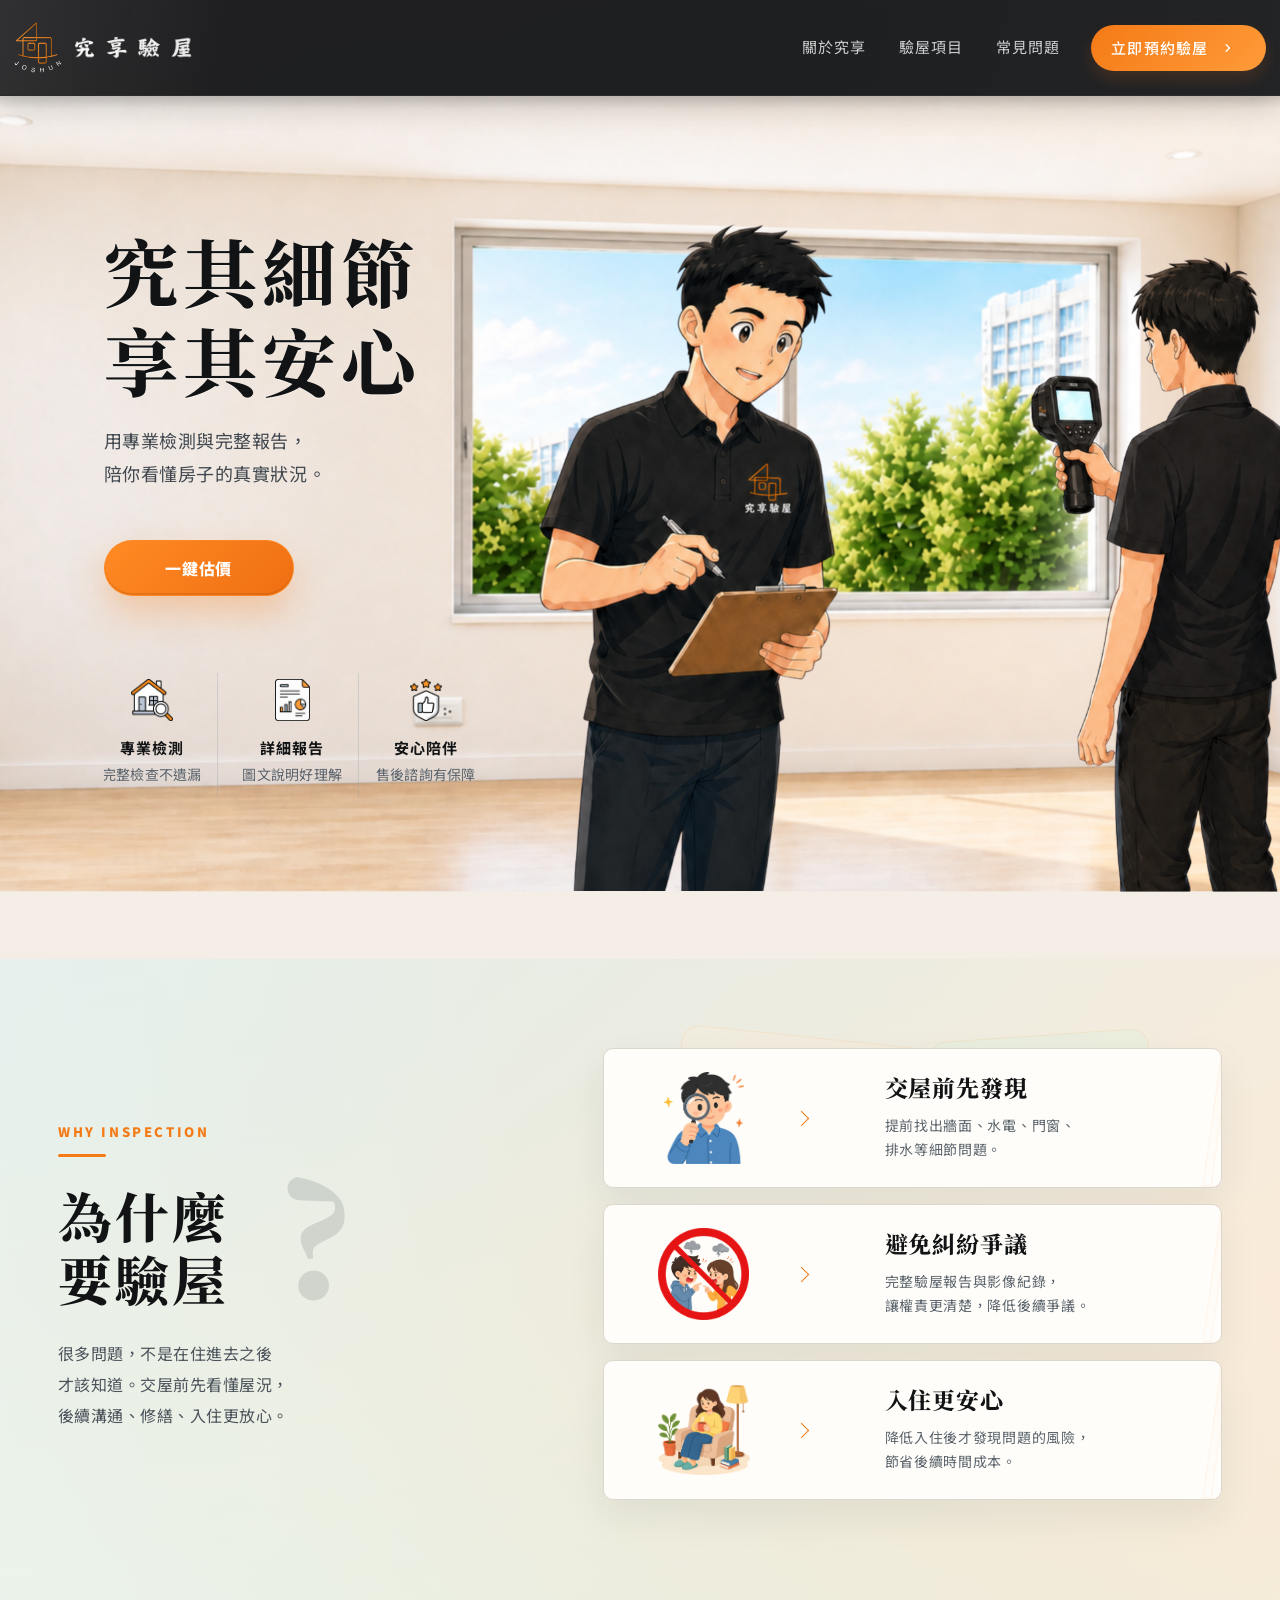
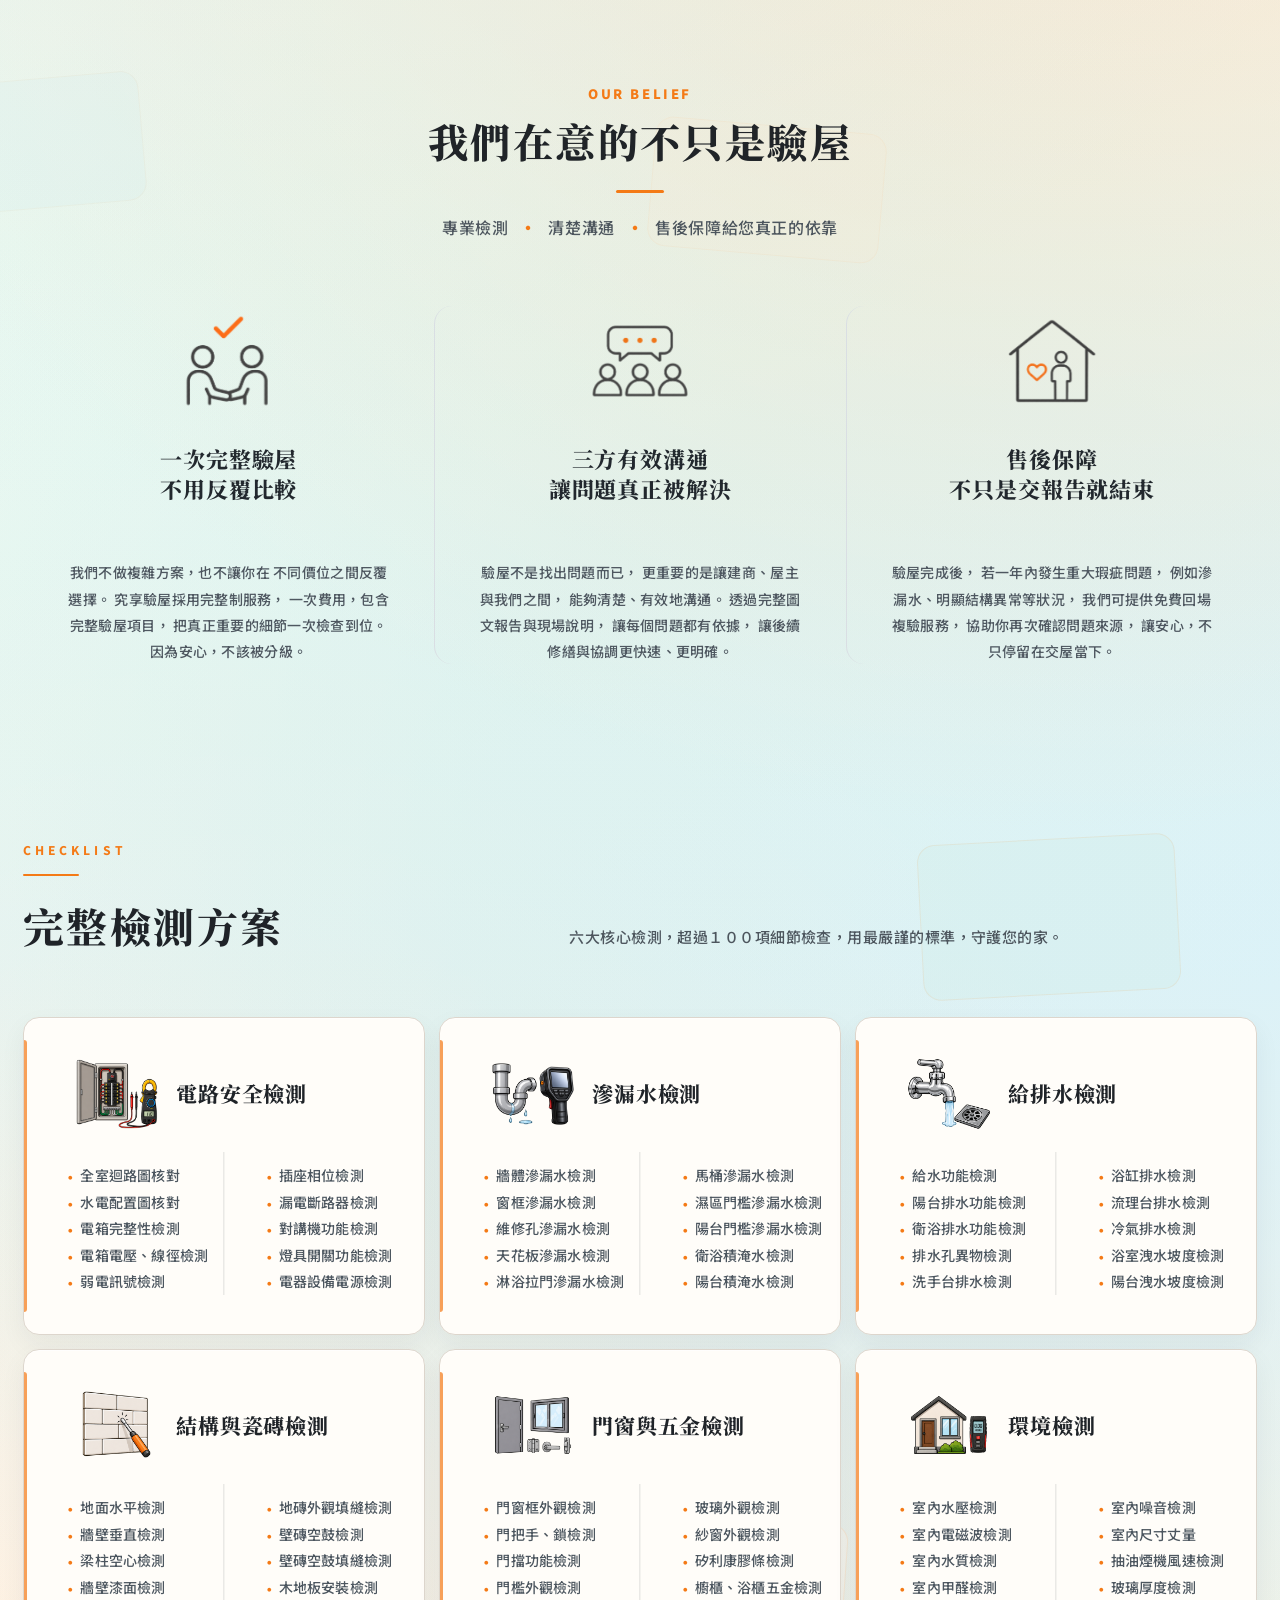
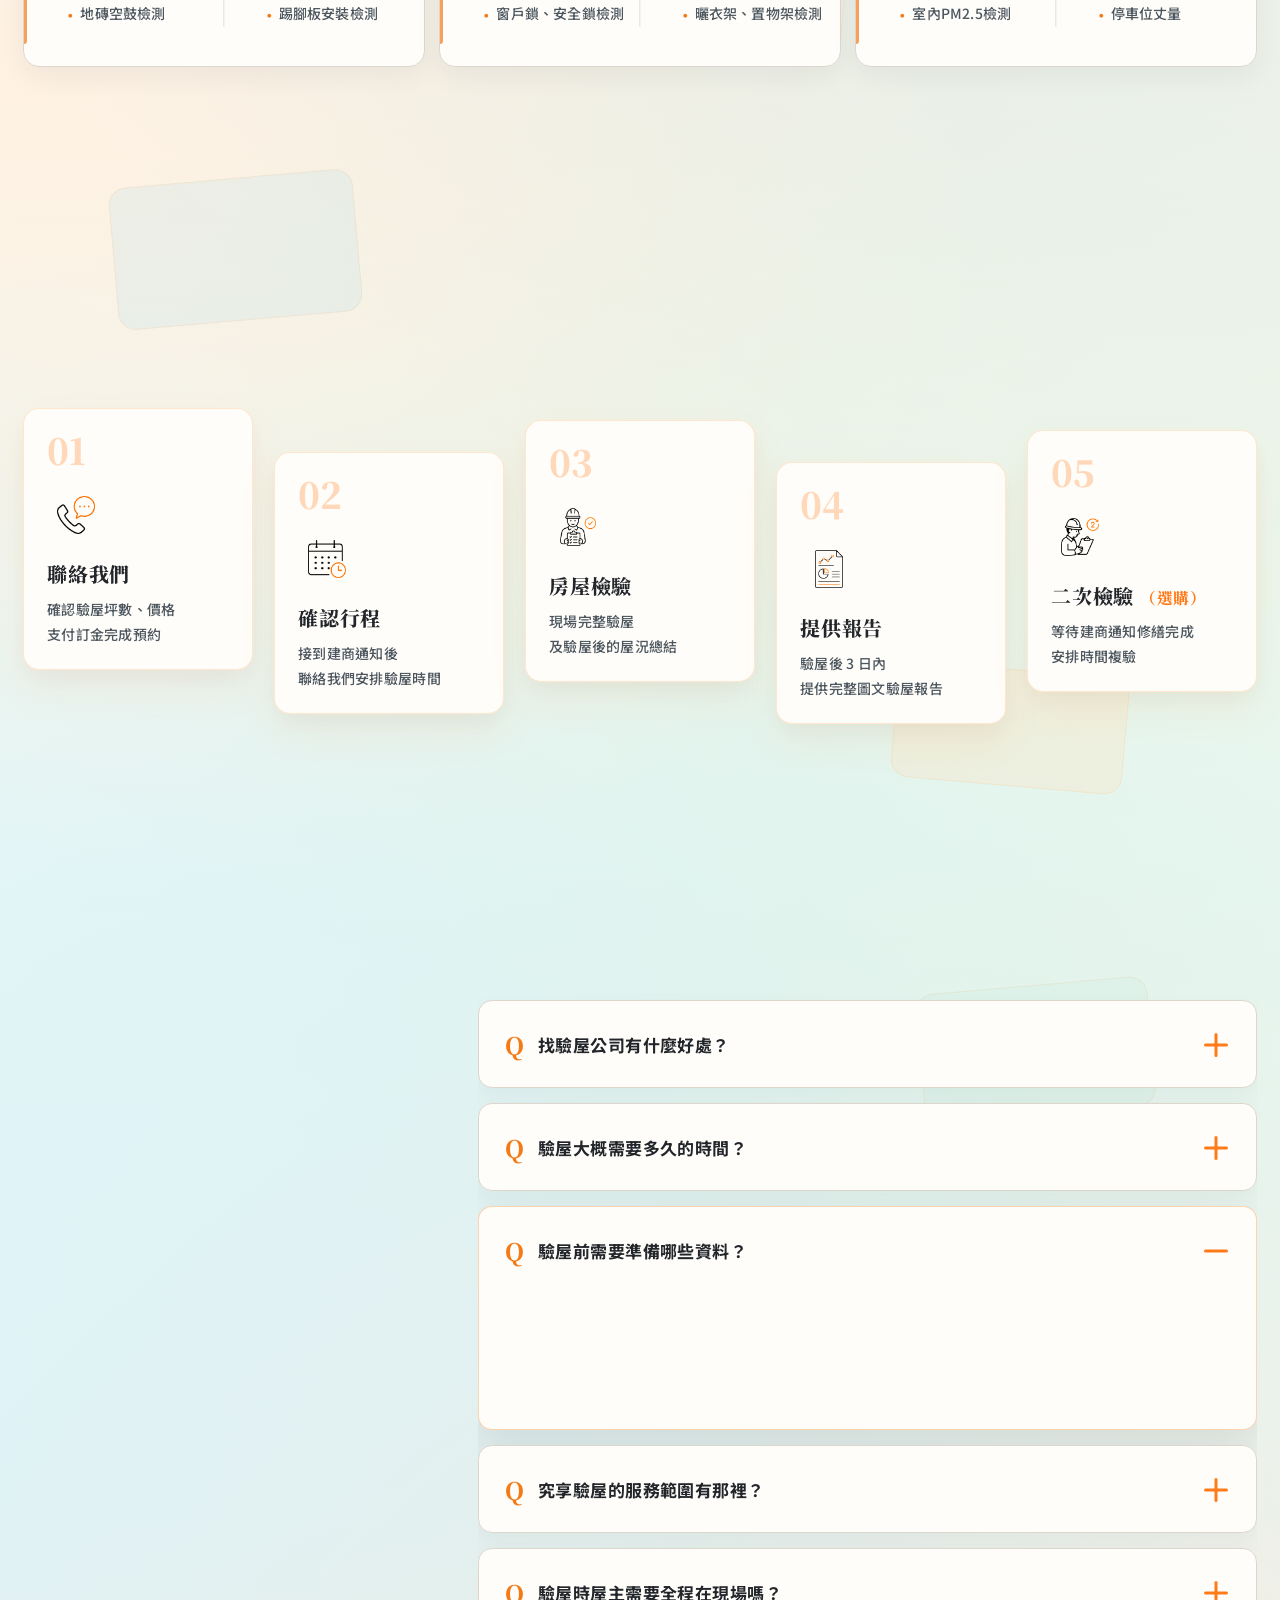
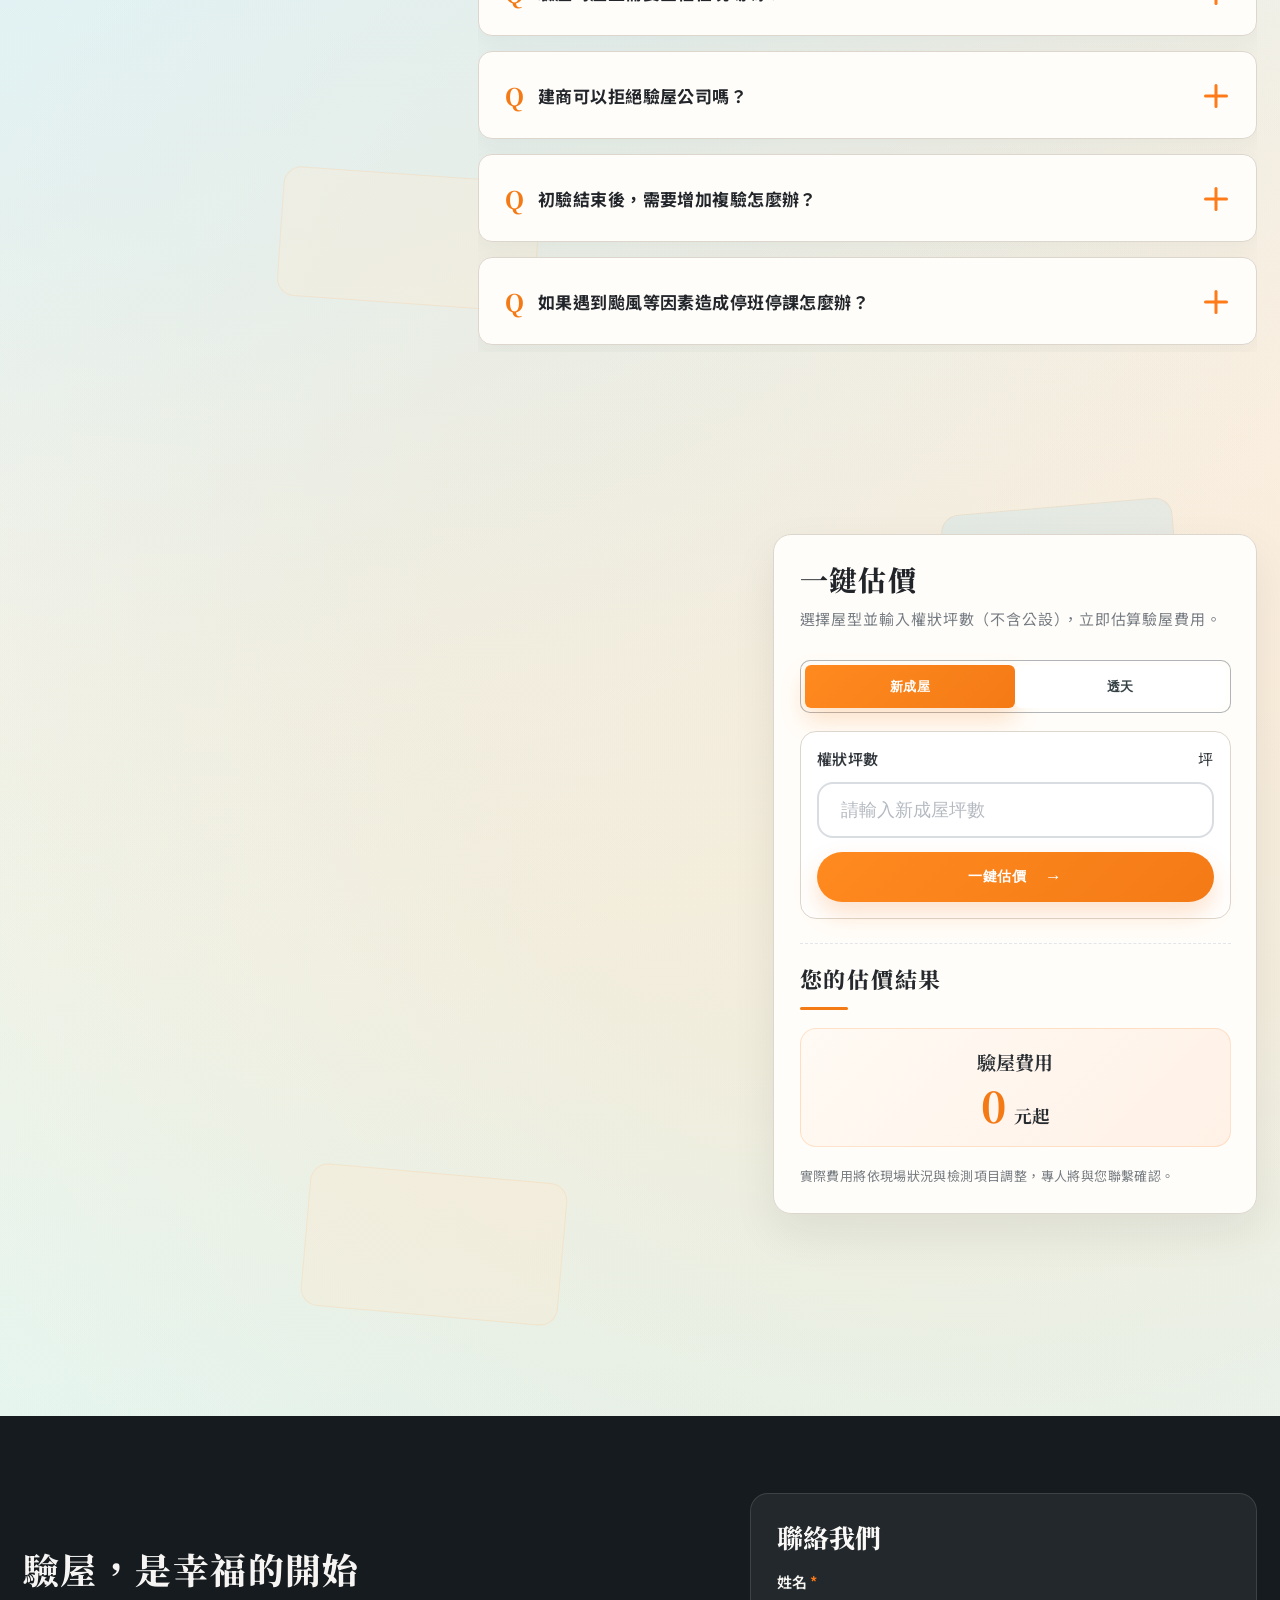
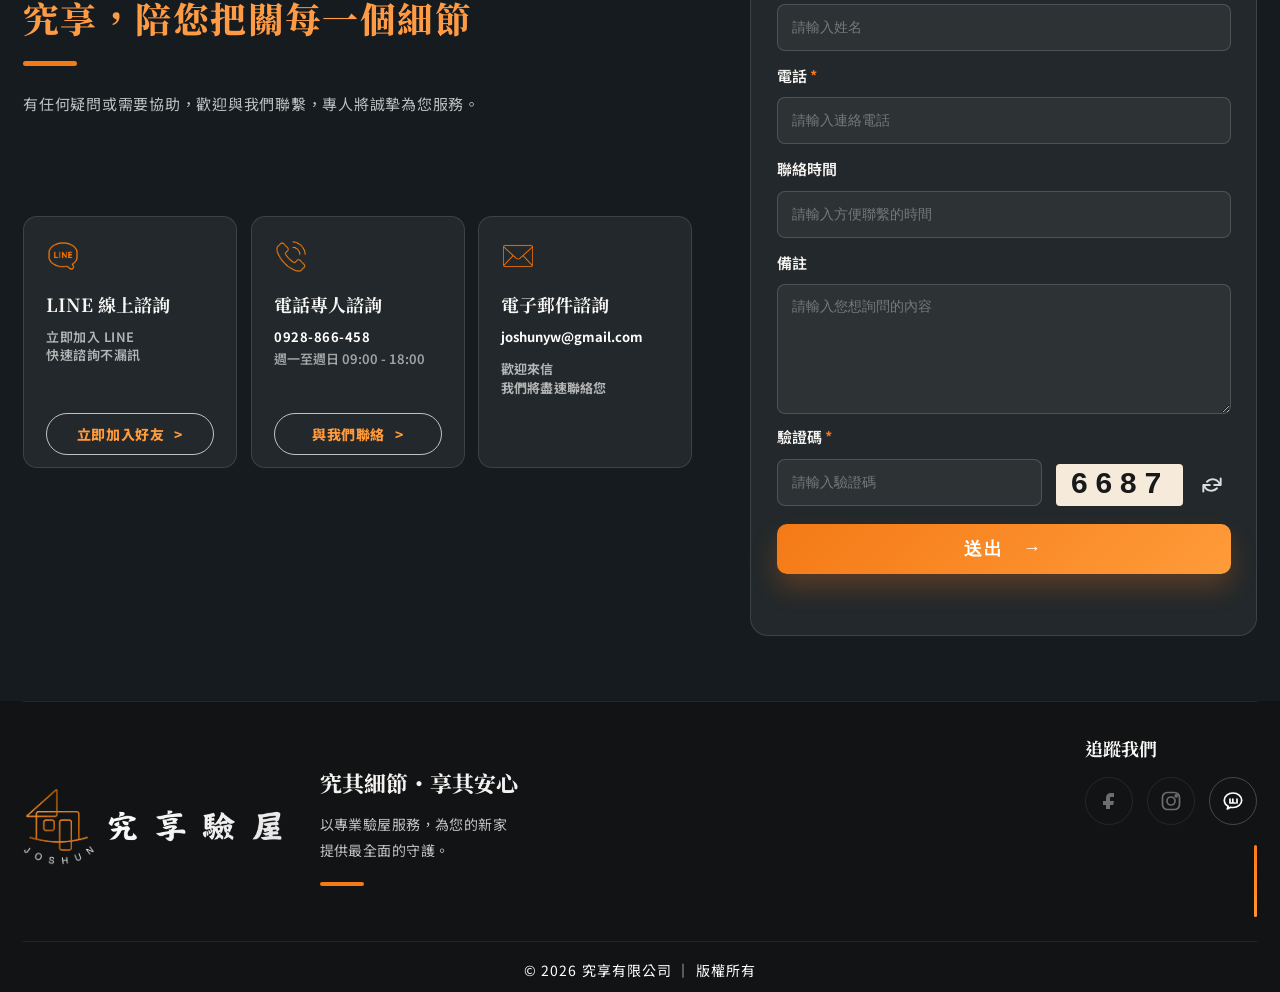
==== commit 6a464f5c: "Init" ====
--- a/index.html
+++ b/index.html
@@ -21,9 +21,9 @@
         <span></span><span></span><span></span>
       </button>
       <nav class="main-nav" id="mainNav" aria-label="主要導覽">
-        <a href="pages/about.html">關於究享</a>
-        <a href="pages/services.html">驗屋項目</a>
-        <a href="pages/faq.html">常見問題</a>
+        <a aria-disabled="true">關於究享</a>
+        <a aria-disabled="true">驗屋項目</a>
+        <a aria-disabled="true">常見問題</a>
         <a class="nav-cta" href="#contact">立即預約驗屋 <span class="cta-arrow" aria-hidden="true"><svg viewBox="0 0 20 20" focusable="false"><path d="M7 4.5 12.5 10 7 15.5"/></svg><svg viewBox="0 0 20 20" focusable="false"><path d="M7 4.5 12.5 10 7 15.5"/></svg></span></a>
       </nav>
     </div>
@@ -44,21 +44,21 @@
             <div class="hero-points" aria-label="服務重點">
               <article class="hero-point">
                 <div class="point-icon point-inspection" aria-hidden="true">
-                  <svg viewBox="0 0 72 72" focusable="false"><path d="M30 14 13 22v13c0 14 7 23 17 29 10-6 17-15 17-29V22z"/><path d="M23 37l6 6 15-20"/><path d="M45 45l12 12"/><circle cx="43" cy="43" r="10"/></svg>
+                  <img src="assets/images/hero/hero-icon-inspection.png" alt="" />
                 </div>
                 <h3>專業檢測</h3>
                 <p>完整檢查不遺漏</p>
               </article>
               <article class="hero-point">
                 <div class="point-icon point-report" aria-hidden="true">
-                  <svg viewBox="0 0 72 72" focusable="false"><path d="M18 10h27l9 9v43H18z"/><path d="M45 10v12h12"/><path d="M27 30h20M27 40h12M27 50h8"/><path d="M43 47a9 9 0 1 0 18 0 9 9 0 0 0-18 0z"/><path d="M52 38v9h7"/></svg>
+                  <img src="assets/images/hero/hero-icon-report.png" alt="" />
                 </div>
                 <h3>詳細報告</h3>
                 <p>圖文說明好理解</p>
               </article>
               <article class="hero-point">
                 <div class="point-icon point-care" aria-hidden="true">
-                  <svg viewBox="0 0 72 72" focusable="false"><path d="M36 12 56 21v17c0 12-8 21-20 26-12-5-20-14-20-26V21z"/><path d="M25 35h22"/><path d="M25 49c5-7 17-7 22 0"/><path d="M23 24l4-7 4 7M41 24l4-7 4 7"/></svg>
+                  <img src="assets/images/hero/hero-icon-care.png" alt="" />
                 </div>
                 <h3>安心陪伴</h3>
                 <p>售後諮詢有保障</p>
@@ -95,7 +95,7 @@
         <div class="why-cards" aria-label="驗屋的重要性">
           <article class="why-card">
             <div class="why-icon">
-              <img src="assets/images/why/why-find.png" alt="" />
+              <img src="assets/images/why/why-icon-find-new.png" alt="" />
             </div>
             <div class="why-divider" aria-hidden="true"><span>»</span></div>
             <div class="why-card-copy">
@@ -106,7 +106,7 @@
 
           <article class="why-card">
             <div class="why-icon">
-              <img src="assets/images/why/why-dispute.png" alt="" />
+              <img src="assets/images/why/why-icon-dispute-new.png" alt="" />
             </div>
             <div class="why-divider" aria-hidden="true"><span>»</span></div>
             <div class="why-card-copy">
@@ -117,7 +117,7 @@
 
           <article class="why-card">
             <div class="why-icon">
-              <img src="assets/images/why/why-home.png" alt="" />
+              <img src="assets/images/why/why-icon-home-new.png" alt="" />
             </div>
             <div class="why-divider" aria-hidden="true"><span>»</span></div>
             <div class="why-card-copy">
@@ -143,10 +143,7 @@
             <div class="care-icon-badge" aria-hidden="true">
               <span class="care-icon-arc"></span>
               <span class="care-icon-circle">
-                <svg viewBox="0 0 72 72" focusable="false">
-                  <path d="M19 29.5 36 15l17 14.5V55H19z"/>
-                  <path d="m29 37 5.5 5.5L46 31"/>
-                </svg>
+                <img class="care-icon-img" src="assets/images/inspection-icons/care-complete.png" alt="" />
               </span>
             </div>
             <h3>一次完整驗屋<br />不用反覆比較</h3>
@@ -165,18 +162,7 @@
             <div class="care-icon-badge" aria-hidden="true">
               <span class="care-icon-arc"></span>
               <span class="care-icon-circle">
-                <svg viewBox="0 0 72 72" focusable="false">
-                  <path d="M28 47c-6 0-11 5-11 10"/>
-                  <path d="M44 47c6 0 11 5 11 10"/>
-                  <path d="M36 43c-7 0-13 5-13 14"/>
-                  <circle cx="24" cy="35" r="7"/>
-                  <circle cx="48" cy="35" r="7"/>
-                  <circle cx="36" cy="30" r="8"/>
-                  <path d="M31 18h20c4 0 7 3 7 7v6c0 4-3 7-7 7H39l-7 6v-6h-1c-4 0-7-3-7-7v-6c0-4 3-7 7-7Z"/>
-                  <circle cx="37" cy="28" r="1.7" class="dot-fill"/>
-                  <circle cx="43" cy="28" r="1.7" class="dot-fill"/>
-                  <circle cx="49" cy="28" r="1.7" class="dot-fill"/>
-                </svg>
+                <img class="care-icon-img" src="assets/images/inspection-icons/care-communication.png" alt="" />
               </span>
             </div>
             <h3>三方有效溝通<br />讓問題真正被解決</h3>
@@ -195,10 +181,7 @@
             <div class="care-icon-badge" aria-hidden="true">
               <span class="care-icon-arc"></span>
               <span class="care-icon-circle">
-                <svg viewBox="0 0 72 72" focusable="false">
-                  <path d="M36 12 55 20v16c0 14-8 24-19 29-11-5-19-15-19-29V20z"/>
-                  <path d="m28.5 38 6 6L46 32.5"/>
-                </svg>
+                <img class="care-icon-img" src="assets/images/inspection-icons/care-aftercare.png" alt="" />
               </span>
             </div>
             <h3>售後保障<br />不只是交報告就結束</h3>
@@ -221,16 +204,14 @@
         <div class="plan-heading">
           <h2 id="planTitle">完整檢測方案</h2>
           <span class="plan-accent" aria-hidden="true"></span>
-          <p>六大核心檢測，超過１００項細節檢查<span class="mobile-break"><br /></span>用最嚴謹的標準，守護您的家</p>
+          <p>六大核心檢測，超過１００項細節檢查，<span class="mobile-break"><br /></span>用最嚴謹的標準，守護您的家。</p>
         </div>
 
         <div class="plan-grid" aria-label="完整檢測方案六大項目">
           <article class="plan-card">
             <div class="plan-card-head">
               <span class="plan-icon-wrap" aria-hidden="true">
-                <svg viewBox="0 0 72 72" focusable="false">
-                  <path d="M39 8 19 39h15l-3 25 22-33H38z"/>
-                </svg>
+                <img class="plan-icon-img" src="assets/images/inspection-icons/check-electrical.png" alt="" />
               </span>
               <div class="plan-head-copy">
                 <h3>電路安全檢測</h3>
@@ -239,18 +220,18 @@
             </div>
             <div class="plan-list-wrap">
               <ul>
-                <li>配電箱規格檢查</li>
-                <li>插座數量與位置檢查</li>
-                <li>迴路配置檢查</li>
-                <li>漏電斷路器測試</li>
-                <li>接地系統檢查</li>
-              </ul>
-              <ul>
-                <li>電壓檢測</li>
-                <li>開關功能檢查</li>
-                <li>線徑規格檢查</li>
-                <li>弱電系統檢查</li>
-                <li>電器設備安全檢查</li>
+                <li>全室迴路圖核對</li>
+                <li>水電配置圖核對</li>
+                <li>電箱完整性檢測</li>
+                <li>電箱電壓、線徑檢測</li>
+                <li>弱電訊號檢測</li>
+              </ul>
+              <ul>
+                <li>插座相位檢測</li>
+                <li>漏電斷路器檢測</li>
+                <li>對講機功能檢測</li>
+                <li>燈具開關功能檢測</li>
+                <li>電器設備電源檢測</li>
               </ul>
             </div>
           </article>
@@ -258,10 +239,7 @@
           <article class="plan-card">
             <div class="plan-card-head">
               <span class="plan-icon-wrap" aria-hidden="true">
-                <svg viewBox="0 0 72 72" focusable="false">
-                  <path d="M36 10c11 15 18 24 18 33 0 10-8 18-18 18s-18-8-18-18c0-9 7-18 18-33Z"/>
-                  <path d="M27 43c0 4 2 8 6 10" class="icon-accent"/>
-                </svg>
+                <img class="plan-icon-img" src="assets/images/inspection-icons/check-leakage.png" alt="" />
               </span>
               <div class="plan-head-copy">
                 <h3>滲漏水檢測</h3>
@@ -270,18 +248,18 @@
             </div>
             <div class="plan-list-wrap">
               <ul>
-                <li>外牆滲漏檢查</li>
-                <li>開框邊滲漏檢查</li>
-                <li>浴室滲漏檢查</li>
-                <li>陽台滲漏檢查</li>
-                <li>天花板滲漏檢查</li>
-              </ul>
-              <ul>
-                <li>牆面滲漏檢查</li>
-                <li>地坪積水檢查</li>
-                <li>管道間滲漏檢查</li>
-                <li>冷氣孔滲漏檢查</li>
-                <li>防水層施工品質檢查</li>
+                <li>牆體滲漏水檢測</li>
+                <li>窗框滲漏水檢測</li>
+                <li>維修孔滲漏水檢測</li>
+                <li>天花板滲漏水檢測</li>
+                <li>淋浴拉門滲漏水檢測</li>
+              </ul>
+              <ul>
+                <li>馬桶滲漏水檢測</li>
+                <li>濕區門檻滲漏水檢測</li>
+                <li>陽台門檻滲漏水檢測</li>
+                <li>衛浴積淹水檢測</li>
+                <li>陽台積淹水檢測</li>
               </ul>
             </div>
           </article>
@@ -289,12 +267,7 @@
           <article class="plan-card">
             <div class="plan-card-head">
               <span class="plan-icon-wrap" aria-hidden="true">
-                <svg viewBox="0 0 72 72" focusable="false">
-                  <path d="M16 22h12v12H16zM44 22h12v12H44zM28 28h16"/>
-                  <path d="M22 34v16a4 4 0 0 0 4 4h20a4 4 0 0 0 4-4V34"/>
-                  <path d="M18 50h10M44 50h10" class="icon-accent"/>
-                  <path d="M50 34V18h8v28"/>
-                </svg>
+                <img class="plan-icon-img" src="assets/images/inspection-icons/check-plumbing.png" alt="" />
               </span>
               <div class="plan-head-copy">
                 <h3>給排水檢測</h3>
@@ -303,18 +276,18 @@
             </div>
             <div class="plan-list-wrap">
               <ul>
-                <li>給水管路檢查</li>
-                <li>排水坡度檢查</li>
-                <li>排水管路檢查</li>
-                <li>水壓檢測</li>
-                <li>廚房排水檢查</li>
-              </ul>
-              <ul>
-                <li>浴室排水檢查</li>
-                <li>地排功能檢查</li>
-                <li>存水彎檢查</li>
-                <li>排水暢通度檢查</li>
-                <li>給排水管固定檢查</li>
+                <li>給水功能檢測</li>
+                <li>陽台排水功能檢測</li>
+                <li>衛浴排水功能檢測</li>
+                <li>排水孔異物檢測</li>
+                <li>洗手台排水檢測</li>
+              </ul>
+              <ul>
+                <li>浴缸排水檢測</li>
+                <li>流理台排水檢測</li>
+                <li>冷氣排水檢測</li>
+                <li>浴室洩水坡度檢測</li>
+                <li>陽台洩水坡度檢測</li>
               </ul>
             </div>
           </article>
@@ -322,12 +295,7 @@
           <article class="plan-card">
             <div class="plan-card-head">
               <span class="plan-icon-wrap" aria-hidden="true">
-                <svg viewBox="0 0 72 72" focusable="false">
-                  <rect x="16" y="16" width="16" height="16" rx="2"/>
-                  <rect x="40" y="16" width="16" height="16" rx="2"/>
-                  <rect x="16" y="40" width="16" height="16" rx="2"/>
-                  <rect x="40" y="40" width="16" height="16" rx="2" class="stroke-accent"/>
-                </svg>
+                <img class="plan-icon-img" src="assets/images/inspection-icons/check-structure.png" alt="" />
               </span>
               <div class="plan-head-copy">
                 <h3>結構與瓷磚檢測</h3>
@@ -336,18 +304,18 @@
             </div>
             <div class="plan-list-wrap">
               <ul>
-                <li>牆面垂直度檢查</li>
-                <li>樑柱結構檢查</li>
-                <li>樑柱裂縫檢查</li>
-                <li>牆面平整度檢查</li>
-                <li>地坪平整度檢查</li>
-              </ul>
-              <ul>
-                <li>瓷磚空心檢查</li>
-                <li>瓷磚施工品質檢查</li>
-                <li>填縫品質檢查</li>
-                <li>地磚施工品質檢查</li>
-                <li>陽台坡度與排水檢查</li>
+                <li>地面水平檢測</li>
+                <li>牆壁垂直檢測</li>
+                <li>梁柱空心檢測</li>
+                <li>牆壁漆面檢測</li>
+                <li>地磚空鼓檢測</li>
+              </ul>
+              <ul>
+                <li>地磚外觀填縫檢測</li>
+                <li>壁磚空鼓檢測</li>
+                <li>壁磚空鼓填縫檢測</li>
+                <li>木地板安裝檢測</li>
+                <li>踢腳板安裝檢測</li>
               </ul>
             </div>
           </article>
@@ -355,15 +323,7 @@
           <article class="plan-card">
             <div class="plan-card-head">
               <span class="plan-icon-wrap" aria-hidden="true">
-                <svg viewBox="0 0 72 72" focusable="false">
-                  <path d="M26 12h20"/>
-                  <path d="M26 12v48"/>
-                  <path d="M46 12v48" class="icon-accent"/>
-                  <path d="M46 12h8"/>
-                  <path d="M26 60h20"/>
-                  <path d="M34 20h-8M34 32h-8M34 44h-8"/>
-                  <circle cx="49" cy="36" r="2.4" class="dot-fill"/>
-                </svg>
+                <img class="plan-icon-img" src="assets/images/inspection-icons/check-hardware.png" alt="" />
               </span>
               <div class="plan-head-copy">
                 <h3>門窗與五金檢測</h3>
@@ -372,18 +332,18 @@
             </div>
             <div class="plan-list-wrap">
               <ul>
-                <li>門窗開關順暢度檢查</li>
-                <li>門窗氣密性檢查</li>
-                <li>門窗水密性檢查</li>
-                <li>門框安裝垂直度檢查</li>
-                <li>門檻防水檢查</li>
-              </ul>
-              <ul>
-                <li>窗框固定檢查</li>
-                <li>五金配件功能檢查</li>
-                <li>紗門紗窗檢查</li>
-                <li>玻璃施工品質檢查</li>
-                <li>門鎖安全性檢查</li>
+                <li>門窗框外觀檢測</li>
+                <li>門把手、鎖檢測</li>
+                <li>門擋功能檢測</li>
+                <li>門檻外觀檢測</li>
+                <li>窗戶鎖、安全鎖檢測</li>
+              </ul>
+              <ul>
+                <li>玻璃外觀檢測</li>
+                <li>紗窗外觀檢測</li>
+                <li>矽利康膠條檢測</li>
+                <li>櫥櫃、浴櫃五金檢測</li>
+                <li>曬衣架、置物架檢測</li>
               </ul>
             </div>
           </article>
@@ -391,10 +351,7 @@
           <article class="plan-card">
             <div class="plan-card-head">
               <span class="plan-icon-wrap" aria-hidden="true">
-                <svg viewBox="0 0 72 72" focusable="false">
-                  <path d="M18 30 36 16l18 14v24H18z"/>
-                  <path d="M31 54V39h10v15" class="icon-accent"/>
-                </svg>
+                <img class="plan-icon-img" src="assets/images/inspection-icons/check-environment.png" alt="" />
               </span>
               <div class="plan-head-copy">
                 <h3>環境檢測</h3>
@@ -403,18 +360,18 @@
             </div>
             <div class="plan-list-wrap">
               <ul>
-                <li>室內空氣品質檢測</li>
-                <li>甲醛濃度檢測</li>
-                <li>TVOC 濃度檢測</li>
-                <li>噪音分貝檢測</li>
-                <li>室內溫度檢測</li>
-              </ul>
-              <ul>
-                <li>室內濕度檢測</li>
-                <li>採光與照度檢測</li>
-                <li>通風環境檢測</li>
-                <li>室內異味檢測</li>
-                <li>窗外環境視野檢查</li>
+                <li>室內水壓檢測</li>
+                <li>室內電磁波檢測</li>
+                <li>室內水質檢測</li>
+                <li>室內甲醛檢測</li>
+                <li>室內PM2.5檢測</li>
+              </ul>
+              <ul>
+                <li>室內噪音檢測</li>
+                <li>室內尺寸丈量</li>
+                <li>抽油煙機風速檢測</li>
+                <li>玻璃厚度檢測</li>
+                <li>停車位丈量</li>
               </ul>
             </div>
           </article>
@@ -433,7 +390,7 @@
           <div class="workflow-head-right">
             <p>
               究享驗屋以完整檢測、清楚說明與後續協助為核心，<br />
-              不只是協助發現問題，更重視建商、屋主與驗屋之間的有效溝通，<br />
+              不只是協助發現問題，更重視建商、屋主之間的有效溝通，<br />
               讓每一位屋主在交屋之前，都能清楚理解房子的真實狀況。
             </p>
           </div>
@@ -445,13 +402,7 @@
           <article class="workflow-step is-top">
             <div class="workflow-content">
               <span class="workflow-badge" aria-hidden="true">
-                <svg viewBox="0 0 72 72" focusable="false">
-                  <path d="M28 17c2 0 4 1 5 3l5 9c1 2 0 4-1 5l-4 4c4 8 10 14 18 18l4-4c2-1 4-2 6-1l9 5c2 1 3 3 3 5v6c0 3-3 6-7 6-29 0-52-23-52-52 0-4 3-7 6-7h8Z"/>
-                  <path class="accent-stroke" d="M48 18h12c4 0 7 3 7 7v7c0 4-3 7-7 7h-5l-6 5v-5h-1c-4 0-7-3-7-7v-7c0-4 3-7 7-7Z"/>
-                  <circle cx="52" cy="28.5" r="1.8" class="accent-fill"/>
-                  <circle cx="58" cy="28.5" r="1.8" class="accent-fill"/>
-                  <circle cx="64" cy="28.5" r="1.8" class="accent-fill"/>
-                </svg>
+                <img class="workflow-icon-img" src="assets/images/workflow/workflow-icon-contact.png" alt="" />
               </span>
               <h3>聯絡我們</h3>
               <p>確認驗屋坪數、價格<br />支付訂金完成預約</p>
@@ -465,13 +416,7 @@
             <span class="workflow-connector" aria-hidden="true"></span>
             <div class="workflow-content">
               <span class="workflow-badge" aria-hidden="true">
-                <svg viewBox="0 0 72 72" focusable="false">
-                  <rect x="18" y="18" width="36" height="36" rx="4"/>
-                  <path d="M26 12v12M46 12v12M18 28h36"/>
-                  <path d="M28 38h6M28 46h10"/>
-                  <circle cx="54" cy="50" r="9" class="accent-stroke"/>
-                  <path class="accent-stroke" d="M54 45v6h4"/>
-                </svg>
+                <img class="workflow-icon-img" src="assets/images/workflow/workflow-icon-schedule.png" alt="" />
               </span>
               <h3>確認行程</h3>
               <p>接到建商通知後<br />聯絡我們安排驗屋時間</p>
@@ -481,12 +426,7 @@
           <article class="workflow-step is-top">
             <div class="workflow-content">
               <span class="workflow-badge" aria-hidden="true">
-                <svg viewBox="0 0 72 72" focusable="false">
-                  <path d="M18 30 36 16l18 14v24H18z"/>
-                  <path d="M27 54V39h14"/>
-                  <circle cx="39" cy="40" r="8" class="accent-stroke"/>
-                  <path class="accent-stroke" d="m45 46 8 8"/>
-                </svg>
+                <img class="workflow-icon-img" src="assets/images/workflow/workflow-icon-inspection.png" alt="" />
               </span>
               <h3>房屋檢驗</h3>
               <p>現場完整驗屋<br />及驗屋後的屋況總結</p>
@@ -500,12 +440,7 @@
             <span class="workflow-connector" aria-hidden="true"></span>
             <div class="workflow-content">
               <span class="workflow-badge" aria-hidden="true">
-                <svg viewBox="0 0 72 72" focusable="false">
-                  <path d="M20 12h24l12 12v36H20z"/>
-                  <path d="M44 12v12h12"/>
-                  <path class="accent-stroke" d="M28 44h20M28 52h14"/>
-                  <path class="accent-stroke" d="M30 36h4l2-4 4 6 3-3 3 1"/>
-                </svg>
+                <img class="workflow-icon-img" src="assets/images/workflow/workflow-icon-report.png" alt="" />
               </span>
               <h3>提供報告</h3>
               <p>驗屋後 3 日內<br />提供完整圖文驗屋報告</p>
@@ -515,10 +450,7 @@
           <article class="workflow-step is-top">
             <div class="workflow-content">
               <span class="workflow-badge" aria-hidden="true">
-                <svg viewBox="0 0 72 72" focusable="false">
-                  <path d="M36 12 55 20v16c0 14-8 24-19 29-11-5-19-15-19-29V20z"/>
-                  <path class="accent-stroke" d="m28.5 38 6 6L46 32.5"/>
-                </svg>
+                <img class="workflow-icon-img" src="assets/images/workflow/workflow-icon-recheck.png" alt="" />
               </span>
               <h3>二次檢驗 <span>（選購）</span></h3>
               <p>等待建商通知修繕完成<br />安排時間複驗</p>
@@ -541,7 +473,7 @@
           </div>
           <p>
             我們整理出屋主最常提出的疑問，<br />
-            一次說清楚，讓驗屋沒煩惱
+            一次說清楚，讓驗屋沒煩惱。
           </p>
         </div>
 
@@ -553,7 +485,7 @@
               <span class="faq-toggle" aria-hidden="true"></span>
             </button>
             <div class="faq-answer">
-              <p>專業驗屋可以在交屋前協助找出牆面、水電、門窗、排水與設備等細節問題，並提供圖文紀錄與現場說明，讓屋主在與建商溝通修繕時更有依據，也能降低後續入住風險。</p>
+              <p>專業驗屋能在交屋前，協助找出結構、水電、門窗及各項設備的細節問題，並提供詳盡的圖文紀錄與現場說明；這不僅讓屋主在與建商溝通修繕時更有依據，也能有效降低入住後的修繕風險與困擾。</p>
             </div>
           </article>
 
@@ -564,7 +496,7 @@
               <span class="faq-toggle" aria-hidden="true"></span>
             </button>
             <div class="faq-answer">
-              <p>實際時間會依照坪數、格局與現場狀況而有所不同。一般住宅約需 2 至 4 小時左右，若坪數較大、設備較多，檢測時間也會相對增加。</p>
+              <p>實際檢測時間會依照坪數、格局與現場狀況而定。一般住宅約需 2 至 3 小時；若坪數較大或設備配置較複雜，檢測時間則會相對增加。</p>
             </div>
           </article>
 
@@ -575,7 +507,7 @@
               <span class="faq-toggle" aria-hidden="true"></span>
             </button>
             <div class="faq-answer">
-              <p>建議先準備建商通知交屋或驗屋的時間、社區與戶別資訊、聯絡方式，以及若有平面圖、客變資料、設備清單，也可一併提供，方便我們事前確認與安排。</p>
+              <p>建商通知的驗屋（或複驗）時間、社區與戶別資訊、房屋平面圖、水電配置圖，若有客變圖、買賣合約書、建材表，也可一併提供，方便事前確認與排程。</p>
             </div>
           </article>
 
@@ -586,7 +518,7 @@
               <span class="faq-toggle" aria-hidden="true"></span>
             </button>
             <div class="faq-answer">
-              <p>目前以雙北、桃園與新竹地區為主要服務範圍，其他地區可先來訊提供案件位置，我們會再依排程與距離協助評估是否可安排服務。</p>
+              <p>目前主要服務範圍為雙北、桃園與新竹。若您的建案位於其他地區，歡迎先來訊提供位置資訊，我們將依當月排程與距離評估，盡力協助安排服務。</p>
             </div>
           </article>
 
@@ -597,7 +529,7 @@
               <span class="faq-toggle" aria-hidden="true"></span>
             </button>
             <div class="faq-answer">
-              <p>不一定需要全程在場，但會建議至少在驗屋前後的重要說明時段到場，能更清楚理解現場狀況與後續處理方向；若時間無法配合，也可以事先與我們溝通安排。</p>
+              <p>不一定需要全程在場。但建議您在檢測結束後的現場說明時段到場，由驗屋員直接帶您看過一遍缺失點，能更清楚後續處理方向。若時間不克配合，您也可以事後透過完整的圖文報告了解屋況。</p>
             </div>
           </article>
 
@@ -608,7 +540,7 @@
               <span class="faq-toggle" aria-hidden="true"></span>
             </button>
             <div class="faq-answer">
-              <p>一般情況下，屋主可委託專業人員陪同驗屋。若現場管理另有規範，建議事前先向建商或管委會確認；我們也可配合提供必要資訊，協助屋主順利完成安排。</p>
+              <p>屋主依法享有委託專業人員陪同驗屋的權利。若建商對於驗屋項目或現場作業另有規範，建議您事前先向建商確認相關要求並告知我們，以便我們全力配合，協助您順利完成驗收。</p>
             </div>
           </article>
 
@@ -619,7 +551,7 @@
               <span class="faq-toggle" aria-hidden="true"></span>
             </button>
             <div class="faq-answer">
-              <p>若建商完成修繕後需要再次確認，可再與我們聯繫安排複驗時段。我們會依案件內容與時間協助排程，也可搭配二次檢驗服務，讓修繕結果更明確。</p>
+              <p>初驗後若發現屋況缺失較多，或問題比預期嚴重，您可以隨時聯繫我們安排複驗服務。我們將針對初驗缺失逐一對位比對，確保建商已確實修繕，為您的居住品質做最後把關。</p>
             </div>
           </article>
 
@@ -630,7 +562,7 @@
               <span class="faq-toggle" aria-hidden="true"></span>
             </button>
             <div class="faq-answer">
-              <p>若因天候或政府公告停班停課影響行程，我們會主動與您聯繫協調延期，並優先協助改約合適時段，確保現場作業安全與檢測品質。</p>
+              <p>若因天候異常或政府公告停班停課影響行程，我們會主動聯繫您協調延期。我們將優先為您改約合適時段，以確保現場作業安全與檢測數據的準確性。</p>
             </div>
           </article>
         </div>
@@ -646,12 +578,9 @@
           <p class="pricing-lead">透明收費 <span class="brand-dot">・</span> 專業檢測 <span class="brand-dot">・</span> 守護您的家</p>
 
           <div class="pricing-service-list">
-            <article class="pricing-service-card" data-target-estimate="new-home" tabindex="0" role="button" aria-label="前往新成屋一鍵估價">
+            <article class="pricing-service-card" data-target-estimate="new-home" tabindex="0" role="button" aria-label="前往一鍵估價">
               <div class="pricing-service-icon" aria-hidden="true">
-                <svg viewBox="0 0 88 88" focusable="false">
-                  <path d="M24 68V26h12v42M38 68V18h12v50M52 68V34h12v34M18 68h52" />
-                  <path class="accent-stroke" d="M58 68V54h6v14" />
-                </svg>
+                <img class="pricing-service-img" src="assets/images/inspection-icons/pricing-new-home.png" alt="" />
               </div>
               <div class="pricing-service-body">
                 <h3>新成屋驗屋服務</h3>
@@ -668,14 +597,9 @@
               </div>
             </article>
 
-            <article class="pricing-service-card" data-target-estimate="townhouse" tabindex="0" role="button" aria-label="前往透天一鍵估價">
+            <article class="pricing-service-card" data-target-estimate="townhouse" tabindex="0" role="button" aria-label="前往一鍵估價">
               <div class="pricing-service-icon" aria-hidden="true">
-                <svg viewBox="0 0 88 88" focusable="false">
-                  <rect x="23" y="16" width="32" height="48" rx="3" />
-                  <path d="M31 28h16M31 38h16M31 48h12" />
-                  <circle cx="58" cy="56" r="11" />
-                  <path class="accent-stroke" d="M65 63l8 8M53 56h10M58 51v10" />
-                </svg>
+                <img class="pricing-service-img" src="assets/images/inspection-icons/pricing-recheck.png" alt="" />
               </div>
               <div class="pricing-service-body">
                 <h3>複驗服務</h3>
@@ -694,41 +618,46 @@
           </div>
 
           <div class="pricing-feature-row" aria-label="服務重點">
-            <div class="pricing-feature"><span class="pricing-check" aria-hidden="true">✓</span>專業檢測團隊</div>
-            <div class="pricing-feature"><span class="pricing-check" aria-hidden="true">✓</span>完整檢測報告</div>
-            <div class="pricing-feature"><span class="pricing-check" aria-hidden="true">✓</span>售後一年保障</div>
+            <div class="pricing-feature"><span class="pricing-check" aria-hidden="true"><img src="assets/images/inspection-icons/feature-check.png" alt="" /></span>專業檢測團隊</div>
+            <div class="pricing-feature"><span class="pricing-check" aria-hidden="true"><img src="assets/images/inspection-icons/feature-check.png" alt="" /></span>完整檢測報告</div>
+            <div class="pricing-feature"><span class="pricing-check" aria-hidden="true"><img src="assets/images/inspection-icons/feature-check.png" alt="" /></span>售後一年保障</div>
           </div>
         </div>
 
         <div class="pricing-calc-card">
           <div class="pricing-calc-head">
             <h3>一鍵估價</h3>
-            <p>選擇屋型並輸入權狀坪數（不含公設），立即估算驗屋費用</p>
+            <p>選擇屋型並輸入權狀坪數（不含公設），<br class="pricing-mobile-break" />立即估算驗屋費用。</p>
           </div>
 
           <div class="pricing-estimate-options">
-            <div class="pricing-form-row estimate-option">
+            <div class="pricing-type-tabs" role="tablist" aria-label="選擇估價屋型">
+              <button class="pricing-type-tab is-active" type="button" role="tab" aria-selected="true" data-estimate-tab="new-home">新成屋</button>
+              <button class="pricing-type-tab" type="button" role="tab" aria-selected="false" data-estimate-tab="townhouse">透天</button>
+            </div>
+
+            <div class="pricing-form-row estimate-option estimate-option--new-home is-active" data-estimate-panel="new-home">
               <div class="pricing-form-label-wrap">
-                <label for="newHomeAreaInput">新成屋－權狀坪數</label>
+                <label for="newHomeAreaInput">權狀坪數</label>
                 <span>坪</span>
               </div>
               <input id="newHomeAreaInput" class="pricing-input" type="number" min="0" step="0.1" inputmode="decimal" placeholder="請輸入新成屋坪數" />
               <p class="pricing-help">20 坪以下 9,300 元；超過 60 坪另行報價</p>
               <button class="pricing-btn" id="newHomeEstimateBtn" type="button" data-estimate-type="new-home">
-                <span>新成屋一鍵估價</span>
+                <span>一鍵估價</span>
                 <span class="pricing-btn-arrow" aria-hidden="true">→</span>
               </button>
             </div>
 
-            <div class="pricing-form-row estimate-option estimate-option--house">
+            <div class="pricing-form-row estimate-option estimate-option--house" data-estimate-panel="townhouse">
               <div class="pricing-form-label-wrap">
-                <label for="townhouseAreaInput">透天－權狀坪數</label>
+                <label for="townhouseAreaInput">權狀坪數</label>
                 <span>坪</span>
               </div>
               <input id="townhouseAreaInput" class="pricing-input" type="number" min="0" step="0.1" inputmode="decimal" placeholder="請輸入透天坪數" />
               <p class="pricing-help">坪數無條件進位到個位，依坪數 × 400 元估算；120 坪以上另行報價</p>
               <button class="pricing-btn" id="townhouseEstimateBtn" type="button" data-estimate-type="townhouse">
-                <span>透天一鍵估價</span>
+                <span>一鍵估價</span>
                 <span class="pricing-btn-arrow" aria-hidden="true">→</span>
               </button>
             </div>
@@ -754,48 +683,36 @@
           <div class="contact-copy">
             <h2 id="contactTitle">驗屋，是幸福的開始<br /><span>究享，陪您把關每一個細節</span></h2>
             <span class="contact-accent" aria-hidden="true"></span>
-            <p>有任何疑問或需要協助，歡迎與我們聯繫，專人將誠摯為您服務。</p>
+            <p>有任何疑問或需要協助，歡迎與我們聯繫，<br class="contact-intro-mobile-break" />專人將誠摯為您服務。</p>
           </div>
 
           <div class="contact-methods" aria-label="聯絡方式">
             <article class="contact-method-card" data-card-link="https://lin.ee/X0JXOBp" tabindex="0" role="link" aria-label="加入究享驗屋 LINE 好友">
               <div class="contact-method-icon" aria-hidden="true">
-                <svg viewBox="0 0 64 64" focusable="false">
-                  <rect x="14" y="12" width="36" height="30" rx="14" />
-                  <path d="M24 26h16M24 32h11" />
-                  <path class="contact-icon-accent" d="M32 42l-8 8v-8" />
-                </svg>
+                <img class="contact-method-img" src="assets/images/inspection-icons/contact-line.png" alt="" />
               </div>
               <h3>LINE 線上諮詢</h3>
               <p>立即加入 LINE<br />快速諮詢不漏訊</p>
-              <a href="https://lin.ee/X0JXOBp" class="contact-pill-btn" target="_blank" rel="noopener">加入好友 <span aria-hidden="true">›</span></a>
+              <a href="https://lin.ee/X0JXOBp" class="contact-pill-btn" target="_blank" rel="noopener">立即加入好友 <span aria-hidden="true">›</span></a>
             </article>
 
             <article class="contact-method-card" data-card-link="tel:0928866458" tabindex="0" role="link" aria-label="撥打究享驗屋電話">
               <div class="contact-method-icon" aria-hidden="true">
-                <svg viewBox="0 0 64 64" focusable="false">
-                  <path d="M24 14c2 8 6 14 12 20s12 10 20 12l-5 10c-2 3-5 4-8 3-9-3-18-9-26-17S4 25 1 16c-1-3 0-6 3-8l10-5z" />
-                  <path class="contact-icon-accent" d="M39 21l6 6" />
-                </svg>
+                <img class="contact-method-img" src="assets/images/inspection-icons/contact-phone.png" alt="" />
               </div>
               <h3>電話專人諮詢</h3>
               <p>周一至周日&nbsp;&nbsp;09:00 - 18:00</p>
               <strong>0928-866-458</strong>
-              <a href="tel:0928866458" class="contact-text-link">立即來電 <span aria-hidden="true">→</span></a>
+              <a href="tel:0928866458" class="contact-text-link">與我們聯絡 <span aria-hidden="true">→</span></a>
             </article>
 
             <article class="contact-method-card" data-card-link="mailto:joshunyw@gmail.com" tabindex="0" role="link" aria-label="寄信給究享驗屋">
               <div class="contact-method-icon" aria-hidden="true">
-                <svg viewBox="0 0 64 64" focusable="false">
-                  <rect x="9" y="16" width="46" height="32" rx="5" />
-                  <path d="M12 20l20 16L52 20" />
-                  <path class="contact-icon-accent" d="M14 45l13-11M50 45L37 34" />
-                </svg>
-              </div>
-              <h3>電子郵件</h3>
+                <img class="contact-method-img" src="assets/images/inspection-icons/contact-email.png" alt="" />
+              </div>
+              <h3>電子郵件諮詢</h3>
+              <strong>joshunyw@gmail.com</strong>
               <p>歡迎來信<br />我們將盡速聯絡您</p>
-              <strong>joshunyw@gmail.com</strong>
-              <a href="mailto:joshunyw@gmail.com" class="contact-text-link">立即寄信 <span aria-hidden="true">→</span></a>
             </article>
           </div>
         </div>
@@ -882,9 +799,10 @@
         <span class="footer-vertical-accent" aria-hidden="true"></span>
       </div>
     </div>
-    <div class="footer-bottom">© 2026 究享驗屋 ｜ 版權所有</div>
+    <div class="footer-bottom">© 2026 究享有限公司 ｜ 版權所有</div>
   </footer>
 
   <script src="js/main.js"></script>
 </body>
 </html>
+
--- a/css/style.css
+++ b/css/style.css
@@ -17,6 +17,47 @@
   --header-h:100px;
   --header-h-scrolled:82px;
 }
+
+.contact-intro-mobile-break {
+  display: none;
+}
+
+@media (max-width: 820px) {
+  .contact-intro-mobile-break {
+    display: block;
+  }
+}
+
+/* V143 | page 4 structure checklist icon size */
+#plan-inspection .plan-card:nth-child(4) .plan-icon-img {
+  transform: scale(.94) !important;
+  transform-origin: center !important;
+}
+
+/* V144 | page 2 desktop reason-card icon alignment */
+@media (min-width: 821px) {
+  #why-inspection .why-card .why-icon {
+    width: clamp(94px, 5.7vw, 112px) !important;
+    height: clamp(94px, 5.7vw, 112px) !important;
+    margin: 0 !important;
+    align-self: center !important;
+    justify-self: center !important;
+    display: flex !important;
+    align-items: center !important;
+    justify-content: center !important;
+    transform: none !important;
+  }
+
+  #why-inspection .why-card .why-icon img {
+    width: clamp(92px, 5.5vw, 108px) !important;
+    height: clamp(92px, 5.5vw, 108px) !important;
+    max-width: clamp(92px, 5.5vw, 108px) !important;
+    max-height: clamp(92px, 5.5vw, 108px) !important;
+    object-fit: contain !important;
+    object-position: center !important;
+  }
+}
+
 *{box-sizing:border-box}
 html{scroll-behavior:smooth}
 body{
@@ -12022,3 +12063,3207 @@
     width:168px !important;
   }
 }
+
+/* =========================================================
+   V100 | supplied inspection illustrations and tab estimate
+========================================================= */
+.hero-copy-inner .hero-subtitle{
+  margin-top:clamp(18px,1.6vw,30px) !important;
+}
+
+.care-section{
+  padding-bottom:clamp(44px,4.2vw,78px) !important;
+}
+.care-shell{
+  padding-bottom:clamp(28px,3vw,58px) !important;
+}
+.care-icon-circle{
+  background:transparent !important;
+  border:none !important;
+  box-shadow:none !important;
+  overflow:visible !important;
+  width:clamp(156px,10vw,212px) !important;
+  height:clamp(156px,10vw,212px) !important;
+}
+.care-icon-img{
+  display:block;
+  width:100%;
+  height:100%;
+  object-fit:contain;
+}
+.care-card h3{
+  padding-top:clamp(8px,.8vw,16px) !important;
+  min-height:clamp(92px,5.8vw,118px) !important;
+}
+.care-card-line{
+  margin:clamp(18px,1.35vw,26px) auto !important;
+}
+
+.plan-heading{
+  position:relative !important;
+  padding-top:clamp(74px,5.1vw,104px) !important;
+}
+.plan-heading::before{
+  top:clamp(22px,1.7vw,34px) !important;
+  transform:none !important;
+}
+.plan-heading::after{
+  content:"" !important;
+  position:absolute !important;
+  left:50% !important;
+  top:clamp(60px,4.15vw,84px) !important;
+  width:clamp(62px,4.4vw,86px) !important;
+  height:5px !important;
+  border-radius:999px !important;
+  transform:translateX(-50%) !important;
+  background:linear-gradient(90deg,var(--orange),var(--orange-2)) !important;
+}
+.plan-accent{
+  display:none !important;
+}
+.plan-icon-wrap{
+  background:transparent !important;
+  border:none !important;
+  box-shadow:none !important;
+  overflow:visible !important;
+  width:clamp(92px,6.6vw,132px) !important;
+  height:clamp(92px,6.6vw,132px) !important;
+  padding:0 !important;
+}
+.plan-icon-img{
+  display:block;
+  width:100%;
+  height:100%;
+  object-fit:contain;
+}
+.plan-card-head{
+  align-items:center !important;
+  gap:clamp(24px,1.8vw,36px) !important;
+}
+
+.faq-side{
+  transform:translateY(clamp(-42px,-2.2vw,-22px)) !important;
+}
+
+.pricing-service-card{
+  grid-template-columns:minmax(132px,clamp(150px,10vw,190px)) 1fr !important;
+  gap:clamp(28px,2vw,42px) !important;
+}
+.pricing-service-icon{
+  width:clamp(132px,9vw,180px) !important;
+  border-radius:20px !important;
+  background:rgba(255,247,240,.78) !important;
+  box-shadow:none !important;
+  overflow:visible !important;
+}
+.pricing-service-img{
+  display:block;
+  width:100%;
+  height:100%;
+  object-fit:contain;
+}
+.pricing-feature{
+  gap:10px !important;
+}
+.pricing-check{
+  width:30px !important;
+  height:30px !important;
+  display:inline-grid !important;
+  place-items:center !important;
+  font-size:0 !important;
+  background:transparent !important;
+  border:none !important;
+}
+.pricing-check img{
+  width:100%;
+  height:100%;
+  object-fit:contain;
+}
+
+.pricing-estimate-options{
+  margin-top:clamp(28px,2.1vw,38px) !important;
+  display:grid !important;
+  gap:clamp(18px,1.3vw,24px) !important;
+}
+.pricing-type-tabs{
+  display:grid !important;
+  grid-template-columns:repeat(2,minmax(0,1fr)) !important;
+  gap:0 !important;
+  padding:4px !important;
+  border:2px solid #202428 !important;
+  border-radius:10px !important;
+  background:#fff !important;
+}
+.pricing-type-tab{
+  min-height:46px !important;
+  border:0 !important;
+  border-radius:6px !important;
+  background:transparent !important;
+  color:#25292e !important;
+  font-size:clamp(18px,1.05vw,22px) !important;
+  font-weight:800 !important;
+  letter-spacing:.08em !important;
+  cursor:pointer !important;
+  transition:background-color .2s ease,color .2s ease,transform .2s ease !important;
+}
+.pricing-type-tab.is-active{
+  background:#e9f7f9 !important;
+  color:#101315 !important;
+  box-shadow:inset 0 0 0 1px rgba(14,22,26,.08) !important;
+}
+.pricing-type-tab:hover{
+  transform:translateY(-1px) !important;
+}
+.estimate-option{
+  display:none !important;
+  margin-top:0 !important;
+}
+.estimate-option.is-active{
+  display:block !important;
+}
+
+.contact-method-icon{
+  background:transparent !important;
+  border:none !important;
+  box-shadow:none !important;
+  width:clamp(52px,3.7vw,72px) !important;
+  height:clamp(52px,3.7vw,72px) !important;
+}
+.contact-method-img{
+  display:block;
+  width:100%;
+  height:100%;
+  object-fit:contain;
+}
+.contact-method-card{
+  border-width:1px !important;
+}
+.contact-method-card::after{
+  height:1px !important;
+  opacity:.16 !important;
+}
+.contact-divider,
+.footer-bottom{
+  border-top-width:1px !important;
+}
+
+@media (max-width:820px){
+  .hero-copy-inner .hero-subtitle{
+    margin-top:18px !important;
+  }
+  .care-section{
+    padding-bottom:42px !important;
+  }
+  .care-grid.mobile-carousel .care-icon-circle{
+    width:112px !important;
+    height:112px !important;
+  }
+  .care-grid.mobile-carousel .care-card h3{
+    padding-top:4px !important;
+    min-height:auto !important;
+  }
+  .plan-heading{
+    padding-top:76px !important;
+  }
+  .plan-heading::before{
+    top:24px !important;
+  }
+  .plan-heading::after{
+    top:58px !important;
+    left:0 !important;
+    transform:none !important;
+  }
+  .plan-grid.mobile-carousel .plan-icon-wrap{
+    width:88px !important;
+    height:88px !important;
+  }
+  .pricing-service-card{
+    grid-template-columns:96px minmax(0,1fr) !important;
+    gap:18px !important;
+  }
+  .pricing-service-icon{
+    width:96px !important;
+    border-radius:18px !important;
+  }
+  .pricing-type-tabs{
+    border-width:2px !important;
+  }
+  .pricing-type-tab{
+    min-height:42px !important;
+    font-size:17px !important;
+  }
+  .pricing-check{
+    width:26px !important;
+    height:26px !important;
+  }
+  .contact-method-icon{
+    width:48px !important;
+    height:48px !important;
+  }
+}
+/* V101 | mobile contact email balance and cleaned icon fit */
+@media (max-width:820px){
+  .contact-method-card:nth-child(3){
+    min-height:124px !important;
+    grid-template-columns:48px minmax(0,1fr) minmax(104px,30%) !important;
+    grid-template-rows:auto auto !important;
+    grid-template-areas:
+      "icon title body"
+      "icon meta body" !important;
+  }
+  .contact-method-card:nth-child(3) h3{
+    grid-area:title !important;
+    transform:none !important;
+  }
+  .contact-method-card:nth-child(3) strong{
+    grid-area:meta !important;
+    align-self:start !important;
+    justify-self:start !important;
+    max-width:100% !important;
+    font-size:12px !important;
+    line-height:1.35 !important;
+    white-space:nowrap !important;
+    color:#fff !important;
+    transform:none !important;
+  }
+  .contact-method-card:nth-child(3) p{
+    grid-area:body !important;
+    align-self:center !important;
+    justify-self:end !important;
+    margin:0 !important;
+    text-align:left !important;
+    transform:none !important;
+  }
+}
+/* V102 | checklist label alignment */
+.plan-heading::before{
+  top:clamp(48px,3.3vw,66px) !important;
+}
+.plan-heading::after{
+  left:0 !important;
+  top:clamp(86px,5.7vw,112px) !important;
+  transform:none !important;
+}
+@media (max-width:820px){
+  .plan-heading::before{
+    top:30px !important;
+  }
+  .plan-heading::after{
+    top:64px !important;
+    left:0 !important;
+  }
+}
+/* V103 | place checklist underline below the English label */
+.plan-heading::after{
+  top:clamp(176px,13vw,190px) !important;
+}
+@media (max-width:820px){
+  .plan-heading::after{
+    top:72px !important;
+  }
+}
+/* V104 | user supplied icon reset and section alignment fixes */
+.care-icon-arc,
+.care-icon-arc::before,
+.care-icon-arc::after{
+  display:none !important;
+}
+.care-icon-badge{
+  height:auto !important;
+  margin-bottom:clamp(20px,1.8vw,34px) !important;
+}
+.care-icon-circle{
+  width:clamp(112px,7.4vw,152px) !important;
+  height:clamp(112px,7.4vw,152px) !important;
+  background:transparent !important;
+  border:none !important;
+  box-shadow:none !important;
+}
+.care-card h3{
+  padding-top:clamp(18px,1.3vw,28px) !important;
+}
+.care-section{
+  padding-bottom:clamp(34px,3vw,58px) !important;
+}
+
+.plan-heading::before{
+  top:clamp(64px,4.7vw,82px) !important;
+  margin:0 !important;
+}
+.plan-heading::after{
+  top:clamp(202px,14.3vw,218px) !important;
+  height:3px !important;
+  width:clamp(58px,4vw,74px) !important;
+}
+.plan-card-head{
+  gap:clamp(34px,2.4vw,48px) !important;
+}
+.plan-head-copy{
+  padding-left:clamp(4px,.45vw,10px) !important;
+}
+
+.faq-side{
+  transform:translateY(clamp(-86px,-5vw,-58px)) !important;
+}
+
+.pricing-type-tabs{
+  border:1px solid rgba(21,31,34,.46) !important;
+  background:rgba(255,255,255,.78) !important;
+  padding:3px !important;
+  border-radius:10px !important;
+}
+.pricing-type-tab{
+  min-height:44px !important;
+  font-weight:500 !important;
+  letter-spacing:.04em !important;
+  color:#263136 !important;
+}
+.pricing-type-tab.is-active{
+  background:#fff4ea !important;
+  box-shadow:inset 0 0 0 1px rgba(255,129,24,.42) !important;
+  color:#101315 !important;
+}
+
+.contact-method-card .contact-pill-btn,
+.contact-method-card .contact-text-link,
+.contact-method-card:nth-child(1) .contact-pill-btn,
+.contact-method-card:nth-child(2) .contact-text-link{
+  border:1px solid rgba(255,255,255,.72) !important;
+  box-shadow:none !important;
+}
+.contact-method-card:nth-child(3) p{
+  color:#fff !important;
+  font-weight:800 !important;
+  letter-spacing:.01em !important;
+}
+.contact-method-card:nth-child(3) strong{
+  display:block !important;
+  color:rgba(255,255,255,.58) !important;
+  font-weight:600 !important;
+  line-height:1.65 !important;
+  white-space:normal !important;
+}
+
+@media (max-width:820px){
+  .care-grid.mobile-carousel .care-icon-arc{
+    display:none !important;
+  }
+  .care-grid.mobile-carousel .care-icon-circle{
+    width:104px !important;
+    height:104px !important;
+  }
+  .plan-heading::before{
+    top:34px !important;
+  }
+  .plan-heading::after{
+    top:70px !important;
+    height:3px !important;
+  }
+  .plan-grid.mobile-carousel .plan-card-head{
+    gap:22px !important;
+  }
+  .pricing-type-tabs{
+    border-width:1px !important;
+  }
+  .pricing-type-tab{
+    font-weight:500 !important;
+  }
+  .contact-method-card:nth-child(3){
+    min-height:128px !important;
+    grid-template-columns:48px minmax(0,1fr) !important;
+    grid-template-rows:auto auto auto !important;
+    grid-template-areas:
+      "icon title"
+      "icon body"
+      "icon meta" !important;
+    row-gap:2px !important;
+  }
+  .contact-method-card:nth-child(3) h3{
+    grid-area:title !important;
+    transform:none !important;
+  }
+  .contact-method-card:nth-child(3) p{
+    grid-area:body !important;
+    justify-self:start !important;
+    align-self:start !important;
+    margin:0 !important;
+    text-align:left !important;
+    transform:none !important;
+    white-space:normal !important;
+  }
+  .contact-method-card:nth-child(3) strong{
+    grid-area:meta !important;
+    justify-self:start !important;
+    align-self:start !important;
+    margin:0 !important;
+    transform:none !important;
+    text-align:left !important;
+  }
+}
+/* V105 | final requested alignment cleanup */
+.care-icon-badge::before,
+.care-icon-badge::after,
+.care-icon-arc,
+.care-icon-arc::before,
+.care-icon-arc::after{
+  content:none !important;
+  display:none !important;
+}
+
+.plan-heading{
+  position:relative !important;
+  display:grid !important;
+  grid-template-columns:minmax(340px,.44fr) minmax(420px,.56fr) !important;
+  column-gap:clamp(56px,5vw,96px) !important;
+  align-items:end !important;
+  padding-top:clamp(116px,7.4vw,142px) !important;
+  margin-bottom:clamp(42px,3.4vw,62px) !important;
+}
+.plan-heading::before{
+  content:"CHECKLIST" !important;
+  position:absolute !important;
+  top:clamp(34px,2.35vw,46px) !important;
+  left:0 !important;
+  width:auto !important;
+  height:auto !important;
+  margin:0 !important;
+  transform:none !important;
+  color:var(--brand-orange) !important;
+  font-size:clamp(12px,.72vw,14px) !important;
+  font-weight:800 !important;
+  line-height:1 !important;
+  letter-spacing:.34em !important;
+  z-index:2 !important;
+}
+.plan-heading::after{
+  content:"" !important;
+  position:absolute !important;
+  top:clamp(66px,4.45vw,84px) !important;
+  left:0 !important;
+  width:clamp(56px,3.8vw,72px) !important;
+  height:3px !important;
+  margin:0 !important;
+  border-radius:999px !important;
+  transform:none !important;
+  background:var(--brand-orange) !important;
+  z-index:2 !important;
+}
+.plan-heading h2{
+  grid-column:1 !important;
+  margin:0 !important;
+}
+.plan-heading p{
+  grid-column:2 !important;
+  align-self:end !important;
+  justify-self:start !important;
+  margin:0 !important;
+  transform:none !important;
+}
+.plan-accent{
+  display:none !important;
+}
+.plan-card-head{
+  grid-template-columns:clamp(96px,6.2vw,118px) minmax(0,1fr) !important;
+  gap:clamp(34px,2.6vw,52px) !important;
+  align-items:center !important;
+}
+.plan-head-copy{
+  padding-left:clamp(6px,.6vw,14px) !important;
+}
+
+.faq-side{
+  transform:translateY(clamp(-112px,-6.6vw,-76px)) !important;
+}
+.faq-symbol{
+  top:clamp(-52px,-2.8vw,-34px) !important;
+  font-size:clamp(205px,12.6vw,260px) !important;
+}
+
+@media (max-width:820px){
+  .plan-heading{
+    display:block !important;
+    padding-top:82px !important;
+    margin-bottom:28px !important;
+  }
+  .plan-heading::before{
+    top:28px !important;
+    left:0 !important;
+  }
+  .plan-heading::after{
+    top:58px !important;
+    left:0 !important;
+    width:64px !important;
+    height:3px !important;
+  }
+  .plan-heading p{
+    margin-top:22px !important;
+  }
+  .plan-grid.mobile-carousel .plan-card-head{
+    grid-template-columns:82px minmax(0,1fr) !important;
+    gap:22px !important;
+  }
+  .faq-side{
+    transform:none !important;
+  }
+  .faq-symbol{
+    top:-8px !important;
+    font-size:112px !important;
+  }
+}
+/* V106 | icon cleanup, pricing polish, and mobile carousel refinements */
+.care-card:nth-child(n) .care-icon-circle,
+.plan-card:nth-child(n) .plan-icon-wrap,
+.pricing-service-card:nth-child(n) .pricing-service-icon,
+.contact-method-card:nth-child(n) .contact-method-icon {
+  background: transparent !important;
+  border: 0 !important;
+  box-shadow: none !important;
+}
+
+.care-icon-badge,
+.care-icon-circle,
+.plan-icon-wrap,
+.pricing-service-icon,
+.contact-method-icon {
+  display: grid !important;
+  place-items: center !important;
+  overflow: visible !important;
+}
+
+.care-icon-badge {
+  justify-self: center !important;
+  margin-left: auto !important;
+  margin-right: auto !important;
+}
+
+.care-icon-circle {
+  width: clamp(126px, 7.6vw, 158px) !important;
+  height: clamp(126px, 7.6vw, 158px) !important;
+}
+
+.care-icon-img,
+.plan-icon-img,
+.pricing-service-img,
+.contact-method-img {
+  display: block !important;
+  object-fit: contain !important;
+  object-position: center !important;
+  margin: auto !important;
+}
+
+.care-icon-img {
+  width: 100% !important;
+  height: 100% !important;
+}
+
+.plan-icon-wrap {
+  width: clamp(78px, 4.8vw, 96px) !important;
+  height: clamp(78px, 4.8vw, 96px) !important;
+}
+
+.plan-icon-img {
+  width: 100% !important;
+  height: 100% !important;
+}
+
+.faq-side {
+  transform: translateY(clamp(-152px, -8.2vw, -104px)) !important;
+}
+
+.pricing-service-card {
+  grid-template-columns: clamp(104px, 7.1vw, 136px) 1fr !important;
+  align-items: center !important;
+}
+
+.pricing-service-icon {
+  width: clamp(90px, 6.2vw, 116px) !important;
+  height: clamp(90px, 6.2vw, 116px) !important;
+  align-self: center !important;
+  justify-self: center !important;
+}
+
+.pricing-service-img {
+  width: 100% !important;
+  height: 100% !important;
+}
+
+.pricing-type-tabs {
+  border: 1px solid rgba(255, 122, 24, .44) !important;
+  background: rgba(255, 255, 255, .94) !important;
+  box-shadow: inset 0 0 0 1px rgba(255, 255, 255, .72) !important;
+}
+
+.pricing-type-tab {
+  color: #2c373a !important;
+  font-weight: 500 !important;
+  letter-spacing: 0 !important;
+}
+
+.pricing-type-tab.is-active {
+  background: #fff1e5 !important;
+  color: #1d272b !important;
+  box-shadow: inset 0 0 0 1px rgba(255, 122, 24, .58) !important;
+}
+
+.pricing-btn {
+  background: linear-gradient(135deg, #f47a16, #ff9a34) !important;
+  color: #fff !important;
+  box-shadow: 0 14px 30px rgba(244, 122, 22, .24) !important;
+}
+
+.pricing-btn:hover,
+.pricing-btn:focus-visible {
+  background: linear-gradient(135deg, #e96808, #ff8616) !important;
+}
+
+.contact-methods {
+  margin-top: clamp(30px, 2.8vw, 46px) !important;
+}
+
+.contact-method-icon {
+  width: clamp(48px, 3.3vw, 66px) !important;
+  height: clamp(48px, 3.3vw, 66px) !important;
+}
+
+.contact-method-img {
+  width: 86% !important;
+  height: 86% !important;
+}
+
+@media (max-width: 820px) {
+  .faq-side {
+    transform: none !important;
+  }
+
+  .care-grid.mobile-carousel,
+  .plan-grid.mobile-carousel {
+    padding-bottom: 34px !important;
+  }
+
+  .care-grid.mobile-carousel {
+    margin-top: clamp(26px, 6vw, 42px) !important;
+  }
+
+  .care-grid.mobile-carousel > .care-card.mobile-carousel-slide {
+    border-top: 0 !important;
+  }
+
+  .care-grid.mobile-carousel > .care-card.is-mobile-active {
+    min-height: clamp(410px, 70vw, 500px) !important;
+    padding: clamp(30px, 6vw, 44px) clamp(26px, 6vw, 42px) 44px !important;
+    justify-content: center !important;
+  }
+
+  .care-card-line,
+  .care-grid.mobile-carousel .care-card::before,
+  .care-grid.mobile-carousel .care-card::after {
+    display: none !important;
+  }
+
+  .mobile-carousel-controls--belief .mobile-carousel-control,
+  .mobile-carousel-controls--checklist .mobile-carousel-control {
+    width: 34px !important;
+    height: 44px !important;
+    background: transparent !important;
+    border: 0 !important;
+    box-shadow: none !important;
+    color: #f47a16 !important;
+    font-size: 30px !important;
+    line-height: 1 !important;
+  }
+
+  .mobile-carousel-controls--belief .mobile-carousel-dots {
+    bottom: 4px !important;
+  }
+
+  .plan-grid.mobile-carousel {
+    margin-top: clamp(24px, 5.6vw, 40px) !important;
+  }
+
+  .plan-grid.mobile-carousel > .plan-card.is-mobile-active {
+    min-height: clamp(330px, 60vw, 410px) !important;
+    padding: 28px 28px 42px !important;
+  }
+
+  .plan-grid.mobile-carousel .plan-card-content {
+    margin-bottom: 0 !important;
+  }
+
+  .mobile-carousel-controls--checklist .mobile-carousel-dots {
+    bottom: 4px !important;
+  }
+
+  .workflow-timeline.mobile-carousel {
+    position: relative !important;
+    display: block !important;
+    min-height: clamp(324px, 62vw, 404px) !important;
+    height: clamp(324px, 62vw, 404px) !important;
+    padding: 0 0 40px !important;
+    overflow: hidden !important;
+  }
+
+  .workflow-timeline.mobile-carousel > .workflow-step.mobile-carousel-slide {
+    display: block !important;
+    position: absolute !important;
+    top: 0 !important;
+    left: 9% !important;
+    width: 82% !important;
+    min-height: clamp(282px, 52vw, 352px) !important;
+    margin: 0 !important;
+    opacity: 0 !important;
+    pointer-events: none !important;
+    transform: translateX(calc(var(--mobile-slide-offset, 0) * 88%)) scale(.9) !important;
+    transition: transform .38s ease, opacity .38s ease, filter .38s ease !important;
+    filter: saturate(.88) contrast(.96) !important;
+  }
+
+  .workflow-timeline.mobile-carousel > .workflow-step.is-mobile-active {
+    opacity: 1 !important;
+    pointer-events: auto !important;
+    z-index: 3 !important;
+    transform: translateX(0) scale(1) !important;
+    filter: none !important;
+  }
+
+  .workflow-timeline.mobile-carousel > .workflow-step.is-prev,
+  .workflow-timeline.mobile-carousel > .workflow-step.is-next {
+    opacity: .34 !important;
+    pointer-events: auto !important;
+    z-index: 1 !important;
+  }
+
+  .workflow-timeline.mobile-carousel .mobile-carousel-control {
+    display: none !important;
+  }
+
+  .workflow-timeline.mobile-carousel .mobile-carousel-dots {
+    bottom: 2px !important;
+  }
+
+  .pricing-service-card {
+    grid-template-columns: repeat(3, minmax(0, 1fr)) !important;
+  }
+
+  .pricing-service-icon {
+    width: clamp(54px, 15vw, 68px) !important;
+    height: clamp(54px, 15vw, 68px) !important;
+  }
+
+  .contact-methods {
+    margin-top: 22px !important;
+  }
+
+  .contact-method-card {
+    display: grid !important;
+    grid-template-columns: 58px minmax(0, 1fr) minmax(116px, 32%) !important;
+    column-gap: 20px !important;
+    align-items: center !important;
+    align-content: center !important;
+    min-height: 118px !important;
+    padding: 20px 18px !important;
+  }
+
+  .contact-method-icon {
+    width: 48px !important;
+    height: 48px !important;
+    justify-self: center !important;
+  }
+
+  .contact-method-card h3,
+  .contact-method-card p,
+  .contact-method-card strong {
+    grid-column: 2 !important;
+    margin-left: 0 !important;
+    text-align: left !important;
+  }
+
+  .contact-method-card h3 {
+    margin-bottom: 4px !important;
+  }
+
+  .contact-method-card p {
+    margin-bottom: 2px !important;
+  }
+
+  .contact-method-card .contact-card-action {
+    grid-column: 3 !important;
+    justify-self: center !important;
+    width: min(118px, 100%) !important;
+  }
+}
+/* V107 | tighten mobile card rhythm and final section alignment */
+@media (min-width: 821px) {
+  .plan-heading {
+    padding-top: clamp(24px, 2.4vw, 42px) !important;
+  }
+
+  .plan-heading::after {
+    top: clamp(86px, 5.4vw, 110px) !important;
+    height: 2px !important;
+  }
+
+  .faq-side {
+    transform: translateY(clamp(-174px, -9.1vw, -122px)) !important;
+  }
+}
+
+@media (max-width: 820px) {
+  .care-grid.mobile-carousel {
+    margin-top: clamp(14px, 3.8vw, 28px) !important;
+    padding-bottom: 24px !important;
+  }
+
+  .care-grid.mobile-carousel > .care-card.is-mobile-active {
+    min-height: clamp(330px, 58vw, 410px) !important;
+    padding: clamp(18px, 4vw, 30px) clamp(24px, 6vw, 40px) 34px !important;
+    justify-content: flex-start !important;
+  }
+
+  .care-grid.mobile-carousel .care-icon-badge {
+    margin-top: clamp(8px, 2.8vw, 18px) !important;
+    margin-bottom: clamp(18px, 4vw, 28px) !important;
+  }
+
+  .mobile-carousel-controls--belief .mobile-carousel-dots {
+    bottom: 0 !important;
+  }
+
+  .workflow-timeline.mobile-carousel {
+    min-height: clamp(286px, 54vw, 356px) !important;
+    height: clamp(286px, 54vw, 356px) !important;
+    padding-bottom: 34px !important;
+  }
+
+  .workflow-timeline.mobile-carousel > .workflow-step.mobile-carousel-slide {
+    min-height: clamp(250px, 47vw, 318px) !important;
+    height: clamp(250px, 47vw, 318px) !important;
+  }
+
+  .workflow-timeline.mobile-carousel .workflow-step::before {
+    margin-bottom: 12px !important;
+    font-size: clamp(36px, 9vw, 48px) !important;
+  }
+
+  .workflow-timeline.mobile-carousel .workflow-content,
+  .workflow-timeline.mobile-carousel .workflow-step.is-top .workflow-content,
+  .workflow-timeline.mobile-carousel .workflow-step.is-bottom .workflow-content {
+    min-height: 0 !important;
+    display: block !important;
+    padding: 0 clamp(24px, 6vw, 38px) 24px !important;
+    text-align: left !important;
+  }
+
+  .workflow-timeline.mobile-carousel .workflow-badge {
+    margin-bottom: 16px !important;
+  }
+
+  .workflow-timeline.mobile-carousel .mobile-carousel-dots {
+    bottom: 0 !important;
+  }
+
+  .plan-grid.mobile-carousel > .plan-card.is-mobile-active {
+    min-height: clamp(310px, 56vw, 390px) !important;
+    padding-bottom: 34px !important;
+  }
+}
+/* V108 | rebuild desktop checklist heading rhythm */
+@media (min-width: 821px) {
+  #plan-inspection .plan-heading {
+    position: relative !important;
+    display: grid !important;
+    grid-template-columns: minmax(260px, .72fr) minmax(0, 1fr) !important;
+    grid-template-areas:
+      "eyebrow copy"
+      "title copy" !important;
+    column-gap: clamp(28px, 4vw, 72px) !important;
+    row-gap: 44px !important;
+    align-items: end !important;
+    padding-top: clamp(20px, 2vw, 34px) !important;
+    margin-bottom: clamp(34px, 3vw, 50px) !important;
+  }
+
+  #plan-inspection .plan-heading::before {
+    grid-area: eyebrow !important;
+    position: static !important;
+    align-self: start !important;
+    margin: 0 !important;
+    display: inline-flex !important;
+    width: max-content !important;
+  }
+
+  #plan-inspection .plan-heading::after {
+    content: "" !important;
+    position: absolute !important;
+    left: 0 !important;
+    top: clamp(56px, 4.2vw, 72px) !important;
+    width: clamp(56px, 3.8vw, 72px) !important;
+    height: 2px !important;
+    border-radius: 999px !important;
+    background: var(--brand-orange) !important;
+    transform: none !important;
+  }
+
+  #plan-inspection .plan-heading h2 {
+    grid-area: title !important;
+    margin: 0 !important;
+  }
+
+  #plan-inspection .plan-heading p {
+    grid-area: copy !important;
+    align-self: end !important;
+    margin: 0 !important;
+  }
+}
+
+/* V109 | final alignment pass for desktop and mobile visuals */
+@media (min-width:821px){
+  #care-commitment .care-grid:not(.mobile-carousel) .care-icon-badge{
+    width:clamp(148px,8.4vw,188px) !important;
+    height:clamp(126px,7.4vw,162px) !important;
+    display:grid !important;
+    place-items:center !important;
+    justify-self:center !important;
+    margin:0 auto clamp(20px,1.5vw,30px) !important;
+  }
+  #care-commitment .care-grid:not(.mobile-carousel) .care-icon-circle{
+    width:clamp(112px,6.8vw,142px) !important;
+    height:clamp(112px,6.8vw,142px) !important;
+    background:transparent !important;
+    border:0 !important;
+    box-shadow:none !important;
+  }
+  #care-commitment .care-icon-img{
+    width:100% !important;
+    height:100% !important;
+    object-fit:contain !important;
+    object-position:center !important;
+    filter:saturate(.94) contrast(.88) brightness(.98) !important;
+    opacity:.94 !important;
+  }
+  #care-commitment .care-card h3{
+    margin-top:clamp(14px,1.2vw,24px) !important;
+  }
+
+  #plan-inspection .plan-card-head{
+    display:grid !important;
+    grid-template-columns:clamp(110px,6.4vw,132px) minmax(0,1fr) !important;
+    gap:clamp(14px,1.15vw,24px) !important;
+    align-items:center !important;
+  }
+  #plan-inspection .plan-head-copy{
+    padding-left:0 !important;
+    transform:translateX(-8px) !important;
+  }
+  #plan-inspection .plan-head-copy h3{
+    letter-spacing:.04em !important;
+  }
+  #plan-inspection .plan-icon-wrap{
+    width:clamp(108px,6.4vw,128px) !important;
+    height:clamp(108px,6.4vw,128px) !important;
+    background:transparent !important;
+    border:0 !important;
+    box-shadow:none !important;
+    overflow:visible !important;
+  }
+  #plan-inspection .plan-icon-img{
+    width:114% !important;
+    height:114% !important;
+    max-width:none !important;
+    max-height:none !important;
+    object-fit:contain !important;
+    object-position:center !important;
+  }
+  #plan-inspection .plan-card:nth-child(1) .plan-icon-img{
+    width:104% !important;
+    height:104% !important;
+  }
+  #plan-inspection .plan-card:nth-child(4) .plan-icon-img,
+  #plan-inspection .plan-card:nth-child(5) .plan-icon-img,
+  #plan-inspection .plan-card:nth-child(6) .plan-icon-img{
+    width:120% !important;
+    height:120% !important;
+  }
+  #plan-inspection .plan-list-wrap{
+    grid-template-columns:minmax(0,1fr) minmax(0,1fr) !important;
+    column-gap:0 !important;
+  }
+  #plan-inspection .plan-list-wrap ul:first-child{
+    padding:0 clamp(24px,1.65vw,34px) 0 0 !important;
+  }
+  #plan-inspection .plan-list-wrap ul + ul{
+    border-left:1px solid rgba(66,76,84,.15) !important;
+    padding:0 0 0 clamp(24px,1.65vw,34px) !important;
+  }
+
+  #faq-home .faq-side{
+    transform:translateY(clamp(-248px,-11.8vw,-200px)) !important;
+  }
+  #faq-home .faq-symbol{
+    top:clamp(-96px,-5.2vw,-72px) !important;
+    font-size:clamp(238px,14.4vw,318px) !important;
+  }
+
+  #pricing-estimate .pricing-service-icon{
+    background:transparent !important;
+    border:0 !important;
+    box-shadow:none !important;
+    overflow:visible !important;
+  }
+  #pricing-estimate .pricing-service-card:first-child .pricing-service-img{
+    width:112% !important;
+    height:112% !important;
+    max-width:none !important;
+    max-height:none !important;
+  }
+  #pricing-estimate .pricing-form-label-wrap label{
+    font-weight:600 !important;
+  }
+  #pricing-estimate .pricing-type-tabs{
+    border:1px solid rgba(112,124,128,.46) !important;
+    background:rgba(255,255,255,.9) !important;
+    box-shadow:none !important;
+  }
+  #pricing-estimate .pricing-type-tab{
+    min-height:40px !important;
+    font-size:clamp(14px,.82vw,16px) !important;
+    font-weight:500 !important;
+    color:#303a3e !important;
+  }
+  #pricing-estimate .pricing-type-tab.is-active{
+    background:#eef4f3 !important;
+    color:#152025 !important;
+    box-shadow:inset 0 0 0 1px rgba(108,124,128,.38) !important;
+  }
+  #pricing-estimate .pricing-btn{
+    background:linear-gradient(135deg,#f07a1c,#ff9638) !important;
+    font-size:clamp(15px,.9vw,17px) !important;
+    font-weight:700 !important;
+    box-shadow:0 12px 24px rgba(240,122,28,.22) !important;
+  }
+
+  #contact .contact-methods{
+    margin-top:clamp(52px,4vw,72px) !important;
+  }
+  #contact .contact-method-card,
+  #contact .contact-method-card:nth-child(n+2){
+    min-height:clamp(188px,12.4vw,222px) !important;
+    padding:clamp(26px,1.9vw,34px) !important;
+  }
+  #contact .contact-method-icon,
+  #contact .contact-method-card:nth-child(n+2) .contact-method-icon{
+    width:clamp(46px,2.9vw,58px) !important;
+    height:clamp(46px,2.9vw,58px) !important;
+  }
+}
+
+@media (max-width:820px){
+  #why-inspection .why-card{
+    grid-template-columns:92px 28px minmax(0,1fr) !important;
+    padding-left:clamp(28px,7vw,42px) !important;
+    padding-right:clamp(24px,6vw,36px) !important;
+  }
+  #why-inspection .why-icon{
+    justify-self:center !important;
+    transform:translateX(8px) !important;
+  }
+  #why-inspection .why-divider{
+    justify-self:center !important;
+    transform:translateX(8px) !important;
+  }
+  #why-inspection .why-card-copy{
+    transform:translateX(12px) !important;
+  }
+
+  #care-commitment .care-heading{
+    margin-bottom:clamp(2px,1vw,10px) !important;
+  }
+  #care-commitment .care-grid.mobile-carousel{
+    margin-top:0 !important;
+    padding-bottom:22px !important;
+    transform:translateY(-30px) !important;
+    margin-bottom:-28px !important;
+  }
+  #care-commitment .care-grid.mobile-carousel > .care-card.is-mobile-active{
+    min-height:clamp(310px,54vw,380px) !important;
+    padding:clamp(12px,3vw,22px) clamp(26px,6vw,40px) 28px !important;
+    justify-content:center !important;
+  }
+  #care-commitment .care-grid.mobile-carousel .care-icon-badge{
+    margin-top:0 !important;
+    margin-bottom:clamp(12px,3vw,20px) !important;
+  }
+  #care-commitment .mobile-carousel-controls--belief .mobile-carousel-control{
+    background:transparent !important;
+    border:0 !important;
+    box-shadow:none !important;
+  }
+  #care-commitment .mobile-carousel-controls--belief .mobile-carousel-dots{
+    bottom:2px !important;
+  }
+
+  #plan-inspection .plan-grid.mobile-carousel{
+    padding-bottom:54px !important;
+  }
+  #plan-inspection .plan-grid.mobile-carousel > .plan-card.is-mobile-active{
+    min-height:clamp(280px,50vw,340px) !important;
+    padding:22px 26px 30px !important;
+  }
+  #plan-inspection .plan-grid.mobile-carousel .plan-card-head{
+    grid-template-columns:96px minmax(0,1fr) !important;
+    gap:18px !important;
+  }
+  #plan-inspection .plan-grid.mobile-carousel .plan-icon-wrap{
+    width:92px !important;
+    height:92px !important;
+    background:transparent !important;
+    border:0 !important;
+    box-shadow:none !important;
+  }
+  #plan-inspection .plan-grid.mobile-carousel .plan-list-wrap{
+    margin-top:18px !important;
+  }
+  #plan-inspection .mobile-carousel-controls--checklist .mobile-carousel-control{
+    top:auto !important;
+    bottom:0 !important;
+    width:30px !important;
+    height:30px !important;
+    transform:none !important;
+    background:transparent !important;
+    border:0 !important;
+    box-shadow:none !important;
+    color:#f47a16 !important;
+    font-size:30px !important;
+  }
+  #plan-inspection .mobile-carousel-controls--checklist .mobile-carousel-control--prev{
+    left:calc(50% - 88px) !important;
+    right:auto !important;
+  }
+  #plan-inspection .mobile-carousel-controls--checklist .mobile-carousel-control--next{
+    right:calc(50% - 88px) !important;
+    left:auto !important;
+  }
+  #plan-inspection .mobile-carousel-controls--checklist .mobile-carousel-dots{
+    bottom:5px !important;
+  }
+
+  #workflow .workflow-timeline.mobile-carousel{
+    min-height:clamp(238px,49vw,304px) !important;
+    height:clamp(238px,49vw,304px) !important;
+    padding-bottom:34px !important;
+    overflow:hidden !important;
+  }
+  #workflow .workflow-timeline.mobile-carousel > .workflow-step.mobile-carousel-slide{
+    left:11% !important;
+    width:78% !important;
+    min-height:clamp(208px,42vw,268px) !important;
+    height:clamp(208px,42vw,268px) !important;
+    transform:translateX(calc(var(--mobile-slide-offset, 0) * 84%)) scale(.88) !important;
+    opacity:0 !important;
+  }
+  #workflow .workflow-timeline.mobile-carousel > .workflow-step.is-mobile-active{
+    opacity:1 !important;
+    transform:translateX(0) scale(1) !important;
+  }
+  #workflow .workflow-timeline.mobile-carousel > .workflow-step.is-prev,
+  #workflow .workflow-timeline.mobile-carousel > .workflow-step.is-next{
+    opacity:.34 !important;
+  }
+  #workflow .workflow-timeline.mobile-carousel .workflow-content,
+  #workflow .workflow-timeline.mobile-carousel .workflow-step.is-top .workflow-content,
+  #workflow .workflow-timeline.mobile-carousel .workflow-step.is-bottom .workflow-content{
+    padding:0 22px 18px !important;
+  }
+  #workflow .workflow-timeline.mobile-carousel .workflow-badge{
+    margin-bottom:10px !important;
+  }
+  #workflow .workflow-timeline.mobile-carousel .mobile-carousel-control{
+    display:none !important;
+  }
+  #workflow .workflow-timeline.mobile-carousel .mobile-carousel-dots{
+    bottom:0 !important;
+  }
+
+  #contact .contact-methods{
+    margin-top:24px !important;
+  }
+  #contact .contact-method-card,
+  #contact .contact-method-card:nth-child(n+2){
+    display:grid !important;
+    grid-template-columns:50px minmax(0,1fr) 126px !important;
+    column-gap:16px !important;
+    align-items:center !important;
+    align-content:center !important;
+    min-height:112px !important;
+    padding:16px 18px !important;
+  }
+  #contact .contact-method-icon,
+  #contact .contact-method-card:nth-child(n+2) .contact-method-icon{
+    width:42px !important;
+    height:42px !important;
+    grid-column:1 !important;
+    grid-row:1 / span 3 !important;
+    align-self:center !important;
+    justify-self:center !important;
+  }
+  #contact .contact-method-card h3,
+  #contact .contact-method-card:nth-child(n+2) h3{
+    grid-column:2 !important;
+    margin:0 0 4px !important;
+    font-size:18px !important;
+    line-height:1.22 !important;
+    color:#fff !important;
+    white-space:nowrap !important;
+  }
+  #contact .contact-method-card p,
+  #contact .contact-method-card:nth-child(n+2) p,
+  #contact .contact-method-card strong,
+  #contact .contact-method-card:nth-child(n+2) strong{
+    grid-column:2 !important;
+    margin:0 !important;
+    font-size:13px !important;
+    line-height:1.48 !important;
+    color:rgba(255,255,255,.68) !important;
+    text-align:left !important;
+  }
+  #contact .contact-method-card strong,
+  #contact .contact-method-card:nth-child(n+2) strong{
+    color:rgba(255,255,255,.92) !important;
+    font-weight:700 !important;
+  }
+  #contact .contact-method-card .contact-pill-btn,
+  #contact .contact-method-card .contact-text-link,
+  #contact .contact-method-card:nth-child(1) .contact-pill-btn,
+  #contact .contact-method-card:nth-child(2) .contact-text-link{
+    grid-column:3 !important;
+    grid-row:1 / span 3 !important;
+    align-self:center !important;
+    justify-self:center !important;
+    min-height:40px !important;
+    border:2px solid rgba(255,138,31,.76) !important;
+    color:#ff8a1f !important;
+    background:rgba(255,138,31,.06) !important;
+    font-size:13px !important;
+    font-weight:800 !important;
+    padding:0 14px !important;
+  }
+  #contact .contact-method-card:nth-child(3),
+  #contact .contact-method-card:nth-child(3):nth-child(n+2){
+    grid-template-columns:50px minmax(0,1fr) !important;
+  }
+  #contact .contact-method-card:nth-child(3) h3,
+  #contact .contact-method-card:nth-child(3) p,
+  #contact .contact-method-card:nth-child(3) strong{
+    grid-column:2 !important;
+  }
+}
+
+/* V110 | final requested alignment corrections */
+@media (min-width:821px){
+  #care-commitment .care-grid:not(.mobile-carousel) .care-icon-circle{
+    position:relative !important;
+    left:0 !important;
+    top:0 !important;
+    transform:none !important;
+    margin:0 auto !important;
+    width:clamp(118px,7.1vw,148px) !important;
+    height:clamp(118px,7.1vw,148px) !important;
+  }
+  #care-commitment .care-grid:not(.mobile-carousel) .care-icon-img{
+    width:100% !important;
+    height:100% !important;
+    max-width:none !important;
+    max-height:none !important;
+    filter:grayscale(.08) saturate(.82) contrast(.9) brightness(.98) !important;
+    opacity:.96 !important;
+  }
+
+  #plan-inspection .plan-card-head{
+    grid-template-columns:clamp(122px,7.2vw,146px) minmax(0,1fr) !important;
+    gap:clamp(12px,.9vw,18px) !important;
+  }
+  #plan-inspection .plan-head-copy{
+    transform:translateX(-22px) !important;
+  }
+  #plan-inspection .plan-icon-wrap{
+    width:clamp(122px,7.2vw,146px) !important;
+    height:clamp(122px,7.2vw,146px) !important;
+  }
+  #plan-inspection .plan-card:nth-child(n) .plan-icon-img{
+    width:118% !important;
+    height:118% !important;
+  }
+  #plan-inspection .plan-card:nth-child(1) .plan-icon-img{
+    width:112% !important;
+    height:112% !important;
+  }
+  #plan-inspection .plan-card:nth-child(2) .plan-icon-img,
+  #plan-inspection .plan-card:nth-child(3) .plan-icon-img,
+  #plan-inspection .plan-card:nth-child(4) .plan-icon-img,
+  #plan-inspection .plan-card:nth-child(5) .plan-icon-img,
+  #plan-inspection .plan-card:nth-child(6) .plan-icon-img{
+    width:126% !important;
+    height:126% !important;
+  }
+  #plan-inspection .plan-list-wrap{
+    width:calc(100% - clamp(80px,5.8vw,108px)) !important;
+    margin-left:auto !important;
+    margin-right:auto !important;
+  }
+  #plan-inspection .plan-list-wrap ul:first-child{
+    padding-right:clamp(22px,1.55vw,32px) !important;
+  }
+  #plan-inspection .plan-list-wrap ul + ul{
+    padding-left:clamp(22px,1.55vw,32px) !important;
+  }
+
+  #faq-home .faq-side{
+    transform:translateY(clamp(-330px,-21vw,-292px)) !important;
+  }
+  #faq-home .faq-symbol{
+    top:clamp(-126px,-6.8vw,-96px) !important;
+    font-size:clamp(270px,16vw,346px) !important;
+  }
+
+  #pricing-estimate .pricing-service-card:first-child .pricing-service-img{
+    width:126% !important;
+    height:126% !important;
+  }
+  #pricing-estimate .pricing-type-tabs{
+    border-color:rgba(118,128,132,.56) !important;
+    background:#fffdf9 !important;
+  }
+  #pricing-estimate .pricing-type-tab{
+    font-size:clamp(13px,.78vw,15px) !important;
+    font-weight:500 !important;
+    color:#31393d !important;
+  }
+  #pricing-estimate .pricing-type-tab.is-active{
+    background:#fff2e8 !important;
+    color:#1d2528 !important;
+    box-shadow:inset 0 0 0 1px rgba(244,122,22,.42) !important;
+  }
+  #pricing-estimate .pricing-btn{
+    background:linear-gradient(135deg,#f47a16,#ff8a1f) !important;
+    font-size:clamp(14px,.82vw,16px) !important;
+    letter-spacing:.06em !important;
+  }
+
+  #contact .contact-methods{
+    margin-top:clamp(42px,3.3vw,62px) !important;
+  }
+  #contact .contact-method-card,
+  #contact .contact-method-card:nth-child(n+2){
+    min-height:0 !important;
+    height:clamp(198px,14.5vw,228px) !important;
+    padding:clamp(22px,1.65vw,30px) !important;
+  }
+  #contact .contact-method-card strong,
+  #contact .contact-method-card:nth-child(n+2) strong{
+    color:#fff !important;
+  }
+  #contact .contact-method-card p,
+  #contact .contact-method-card:nth-child(n+2) p{
+    color:rgba(255,255,255,.66) !important;
+  }
+}
+
+@media (max-width:820px){
+  #why-inspection .why-card-copy{
+    transform:translateX(18px) !important;
+  }
+  #care-commitment .care-grid.mobile-carousel{
+    transform:translateY(-46px) !important;
+    margin-bottom:-44px !important;
+  }
+  #care-commitment .mobile-carousel-controls--belief{
+    margin-top:-8px !important;
+  }
+  #care-commitment .care-grid.mobile-carousel .care-card-line{
+    display:none !important;
+  }
+
+  #plan-inspection .mobile-carousel-controls--checklist .mobile-carousel-control{
+    bottom:2px !important;
+  }
+  #plan-inspection .mobile-carousel-controls--checklist .mobile-carousel-control--prev{
+    left:calc(50% - 92px) !important;
+  }
+  #plan-inspection .mobile-carousel-controls--checklist .mobile-carousel-control--next{
+    right:calc(50% - 92px) !important;
+  }
+  #plan-inspection .mobile-carousel-controls--checklist .mobile-carousel-dots{
+    bottom:8px !important;
+  }
+
+  #workflow .workflow-timeline.mobile-carousel{
+    overflow:hidden !important;
+    min-height:clamp(220px,46vw,286px) !important;
+    height:clamp(220px,46vw,286px) !important;
+  }
+  #workflow .workflow-timeline.mobile-carousel > .workflow-step.mobile-carousel-slide{
+    left:13% !important;
+    width:74% !important;
+    min-height:clamp(196px,39vw,246px) !important;
+    height:clamp(196px,39vw,246px) !important;
+    transform:translateX(calc(var(--mobile-slide-offset, 0) * 86%)) scale(.88) !important;
+  }
+  #workflow .workflow-timeline.mobile-carousel > .workflow-step.is-mobile-active{
+    transform:translateX(0) scale(1) !important;
+  }
+
+  #contact .contact-method-card,
+  #contact .contact-method-card:nth-child(n+2){
+    position:relative !important;
+    grid-template-columns:48px minmax(0,1fr) !important;
+    column-gap:16px !important;
+    min-height:118px !important;
+    padding:16px 154px 16px 18px !important;
+  }
+  #contact .contact-method-card h3,
+  #contact .contact-method-card:nth-child(n+2) h3{
+    font-size:17px !important;
+    line-height:1.2 !important;
+  }
+  #contact .contact-method-card p,
+  #contact .contact-method-card:nth-child(n+2) p,
+  #contact .contact-method-card strong,
+  #contact .contact-method-card:nth-child(n+2) strong{
+    font-size:12.5px !important;
+    line-height:1.45 !important;
+  }
+  #contact .contact-method-card .contact-pill-btn,
+  #contact .contact-method-card .contact-text-link,
+  #contact .contact-method-card:nth-child(1) .contact-pill-btn,
+  #contact .contact-method-card:nth-child(2) .contact-text-link{
+    position:absolute !important;
+    right:18px !important;
+    top:50% !important;
+    transform:translateY(-50%) !important;
+    min-height:42px !important;
+    border:2.5px solid rgba(255,138,31,.88) !important;
+    color:#ff8a1f !important;
+    background:rgba(255,138,31,.07) !important;
+    font-size:12.5px !important;
+  }
+  #contact .contact-method-card:nth-child(3),
+  #contact .contact-method-card:nth-child(3):nth-child(n+2){
+    padding-right:18px !important;
+  }
+  #contact .contact-method-card strong,
+  #contact .contact-method-card:nth-child(n+2) strong{
+    color:#fff !important;
+  }
+  #contact .contact-method-card p,
+  #contact .contact-method-card:nth-child(n+2) p{
+    color:rgba(255,255,255,.66) !important;
+  }
+}
+/* V111 | mobile contact absolute button centering */
+@media (max-width:820px){
+  #contact .contact-method-card .contact-pill-btn,
+  #contact .contact-method-card .contact-text-link,
+  #contact .contact-method-card:nth-child(1) .contact-pill-btn,
+  #contact .contact-method-card:nth-child(2) .contact-text-link{
+    grid-column:auto !important;
+    grid-row:auto !important;
+    top:50% !important;
+    transform:translateY(-50%) !important;
+  }
+}
+/* V112 | remove inherited mobile contact button bottom anchor */
+@media (max-width:820px){
+  #contact .contact-method-card .contact-pill-btn,
+  #contact .contact-method-card .contact-text-link,
+  #contact .contact-method-card:nth-child(1) .contact-pill-btn,
+  #contact .contact-method-card:nth-child(2) .contact-text-link{
+    bottom:auto !important;
+  }
+}
+/* V113 | mobile contact action vertical alignment */
+@media (max-width:820px){
+  #contact .contact-method-card .contact-pill-btn,
+  #contact .contact-method-card .contact-text-link,
+  #contact .contact-method-card:nth-child(1) .contact-pill-btn,
+  #contact .contact-method-card:nth-child(2) .contact-text-link{
+    margin-top:0 !important;
+    margin-bottom:0 !important;
+    bottom:auto !important;
+    top:50% !important;
+    transform:translateY(-50%) !important;
+  }
+}
+/* V114 | screenshot-guided reset for icon scale, alignment, and mobile carousel rhythm */
+@media (min-width:821px){
+  /* Page 3: service belief icons - transparent containers, centered artwork */
+  #care-commitment .care-grid:not(.mobile-carousel){
+    align-items:start !important;
+  }
+  #care-commitment .care-grid:not(.mobile-carousel) .care-icon-badge{
+    width:clamp(138px,7.4vw,168px) !important;
+    height:clamp(124px,6.8vw,152px) !important;
+    margin:0 auto clamp(28px,1.9vw,38px) !important;
+    display:flex !important;
+    align-items:center !important;
+    justify-content:center !important;
+  }
+  #care-commitment .care-grid:not(.mobile-carousel) .care-icon-badge::before,
+  #care-commitment .care-grid:not(.mobile-carousel) .care-icon-badge::after,
+  #care-commitment .care-grid:not(.mobile-carousel) .care-icon-arc,
+  #care-commitment .care-grid:not(.mobile-carousel) .care-icon-arc::before,
+  #care-commitment .care-grid:not(.mobile-carousel) .care-icon-arc::after{
+    display:none !important;
+  }
+  #care-commitment .care-grid:not(.mobile-carousel) .care-icon-circle{
+    width:clamp(92px,5.1vw,112px) !important;
+    height:clamp(92px,5.1vw,112px) !important;
+    margin:0 auto !important;
+    background:transparent !important;
+    border:0 !important;
+    border-radius:0 !important;
+    box-shadow:none !important;
+    overflow:visible !important;
+    display:flex !important;
+    align-items:center !important;
+    justify-content:center !important;
+  }
+  #care-commitment .care-grid:not(.mobile-carousel) .care-icon-img{
+    width:100% !important;
+    height:100% !important;
+    max-width:none !important;
+    max-height:none !important;
+    object-fit:contain !important;
+    object-position:center !important;
+    filter:none !important;
+    opacity:1 !important;
+  }
+  #care-commitment .care-card h3{
+    margin-top:0 !important;
+  }
+
+  /* Page 4: checklist cards - unified icon scale, titles slightly left, centered divider */
+  #plan-inspection .plan-card{
+    overflow:hidden !important;
+  }
+  #plan-inspection .plan-card-head{
+    display:grid !important;
+    grid-template-columns:clamp(104px,5.8vw,124px) minmax(0,1fr) !important;
+    gap:clamp(8px,.7vw,14px) !important;
+    align-items:center !important;
+  }
+  #plan-inspection .plan-head-copy{
+    transform:translateX(-14px) !important;
+    padding-left:0 !important;
+  }
+  #plan-inspection .plan-head-copy h3{
+    margin-left:0 !important;
+  }
+  #plan-inspection .plan-icon-wrap{
+    width:clamp(104px,5.8vw,124px) !important;
+    height:clamp(104px,5.8vw,124px) !important;
+    background:transparent !important;
+    border:0 !important;
+    border-radius:0 !important;
+    box-shadow:none !important;
+    overflow:visible !important;
+    display:flex !important;
+    align-items:center !important;
+    justify-content:center !important;
+  }
+  #plan-inspection .plan-card:nth-child(n) .plan-icon-img{
+    width:clamp(112px,6.4vw,138px) !important;
+    height:clamp(112px,6.4vw,138px) !important;
+    max-width:none !important;
+    max-height:none !important;
+    object-fit:contain !important;
+    object-position:center !important;
+  }
+  #plan-inspection .plan-card:nth-child(1) .plan-icon-img{
+    width:clamp(108px,6vw,132px) !important;
+    height:clamp(108px,6vw,132px) !important;
+  }
+  #plan-inspection .plan-list-wrap{
+    position:relative !important;
+    width:calc(100% - clamp(68px,4.8vw,92px)) !important;
+    margin-left:auto !important;
+    margin-right:auto !important;
+    grid-template-columns:1fr 1fr !important;
+    column-gap:0 !important;
+  }
+  #plan-inspection .plan-list-wrap::before{
+    content:"" !important;
+    position:absolute !important;
+    left:50% !important;
+    top:4px !important;
+    bottom:4px !important;
+    width:1px !important;
+    background:rgba(65,76,84,.16) !important;
+    transform:translateX(-.5px) !important;
+  }
+  #plan-inspection .plan-list-wrap ul:first-child{
+    border-right:0 !important;
+    padding:0 clamp(24px,1.5vw,32px) 0 0 !important;
+  }
+  #plan-inspection .plan-list-wrap ul + ul{
+    border-left:0 !important;
+    padding:0 0 0 clamp(24px,1.5vw,32px) !important;
+  }
+
+  /* Page 6: FAQ left block - move the entire composition upward together */
+  #faq-home .faq-side{
+    transform:translateY(clamp(-388px,-23vw,-338px)) !important;
+  }
+  #faq-home .faq-symbol{
+    top:clamp(-144px,-7.5vw,-112px) !important;
+    font-size:clamp(300px,17.2vw,374px) !important;
+  }
+
+  /* Page 7: price cards and calculator - restrained icon sizing and cleaner controls */
+  #pricing-estimate .pricing-service-icon{
+    width:clamp(116px,6.4vw,136px) !important;
+    height:clamp(116px,6.4vw,136px) !important;
+    display:flex !important;
+    align-items:center !important;
+    justify-content:center !important;
+    background:transparent !important;
+    border:0 !important;
+    box-shadow:none !important;
+    overflow:visible !important;
+  }
+  #pricing-estimate .pricing-service-card:first-child .pricing-service-img,
+  #pricing-estimate .pricing-service-card:nth-child(2) .pricing-service-img{
+    width:112% !important;
+    height:112% !important;
+    max-width:none !important;
+    max-height:none !important;
+    object-fit:contain !important;
+    object-position:center !important;
+  }
+  #pricing-estimate .pricing-type-tabs{
+    border:1px solid rgba(120,128,130,.52) !important;
+    background:#fffefb !important;
+    box-shadow:none !important;
+    padding:4px !important;
+  }
+  #pricing-estimate .pricing-type-tab{
+    min-height:36px !important;
+    font-size:clamp(12px,.72vw,14px) !important;
+    font-weight:500 !important;
+    color:#323b3e !important;
+    background:transparent !important;
+    border:0 !important;
+  }
+  #pricing-estimate .pricing-type-tab.is-active{
+    background:#fff1e5 !important;
+    color:#172125 !important;
+    box-shadow:inset 0 0 0 1px rgba(244,122,22,.46) !important;
+  }
+  #pricing-estimate .pricing-btn{
+    background:linear-gradient(135deg,#20282a,#111719) !important;
+    color:#fff !important;
+    box-shadow:0 12px 26px rgba(20,26,28,.18) !important;
+  }
+  #pricing-estimate .pricing-btn:hover,
+  #pricing-estimate .pricing-btn:focus-visible{
+    background:linear-gradient(135deg,#f47a16,#ff8a1f) !important;
+    color:#fff !important;
+  }
+
+  /* Page 8: contact cards - restore smaller card proportion, only slightly higher */
+  #contact .contact-methods{
+    margin-top:clamp(38px,3vw,52px) !important;
+  }
+  #contact .contact-method-card,
+  #contact .contact-method-card:nth-child(n+2){
+    min-height:0 !important;
+    height:clamp(156px,10.8vw,180px) !important;
+    padding:clamp(18px,1.35vw,24px) !important;
+  }
+  #contact .contact-method-icon,
+  #contact .contact-method-card:nth-child(n+2) .contact-method-icon{
+    width:clamp(34px,2.2vw,44px) !important;
+    height:clamp(34px,2.2vw,44px) !important;
+    margin-bottom:clamp(20px,1.4vw,28px) !important;
+  }
+  #contact .contact-method-img{
+    width:100% !important;
+    height:100% !important;
+    object-fit:contain !important;
+  }
+}
+
+@media (max-width:820px){
+  /* Page 2 mobile: move reason-card copy right without disturbing desktop */
+  #why-inspection .why-card{
+    grid-template-columns:88px 24px minmax(0,1fr) !important;
+    padding-left:clamp(30px,8vw,44px) !important;
+  }
+  #why-inspection .why-card-copy{
+    transform:translateX(24px) !important;
+  }
+
+  /* Page 3 mobile: lift carousel, remove separators/circles, tighten vertical air */
+  #care-commitment .care-grid.mobile-carousel{
+    transform:translateY(-62px) !important;
+    margin-bottom:-70px !important;
+    padding-bottom:34px !important;
+  }
+  #care-commitment .care-grid.mobile-carousel > .care-card.is-mobile-active{
+    min-height:clamp(320px,53vw,370px) !important;
+    padding:clamp(16px,4vw,24px) clamp(30px,7vw,44px) 26px !important;
+    justify-content:center !important;
+  }
+  #care-commitment .care-grid.mobile-carousel .care-card-line,
+  #care-commitment .care-grid.mobile-carousel .care-card::before,
+  #care-commitment .care-grid.mobile-carousel .care-card::after{
+    display:none !important;
+  }
+  #care-commitment .care-grid.mobile-carousel .care-icon-badge{
+    margin:0 auto clamp(14px,3vw,20px) !important;
+  }
+  #care-commitment .care-grid.mobile-carousel .care-icon-circle{
+    background:transparent !important;
+    border:0 !important;
+    box-shadow:none !important;
+  }
+  #care-commitment .mobile-carousel-controls--belief .mobile-carousel-control{
+    background:transparent !important;
+    border:0 !important;
+    box-shadow:none !important;
+    width:34px !important;
+    color:#f47a16 !important;
+  }
+  #care-commitment .mobile-carousel-controls--belief .mobile-carousel-dots{
+    bottom:8px !important;
+  }
+
+  /* Page 4 mobile: compact card and place arrows next to the dots */
+  #plan-inspection .plan-grid.mobile-carousel{
+    padding-bottom:58px !important;
+  }
+  #plan-inspection .plan-grid.mobile-carousel > .plan-card.is-mobile-active{
+    min-height:clamp(286px,52vw,336px) !important;
+    padding:22px 26px 28px !important;
+  }
+  #plan-inspection .plan-grid.mobile-carousel .plan-card-head{
+    grid-template-columns:92px minmax(0,1fr) !important;
+    gap:14px !important;
+  }
+  #plan-inspection .plan-grid.mobile-carousel .plan-icon-wrap{
+    width:88px !important;
+    height:88px !important;
+    background:transparent !important;
+    border:0 !important;
+    box-shadow:none !important;
+  }
+  #plan-inspection .plan-grid.mobile-carousel .plan-icon-img{
+    width:112px !important;
+    height:112px !important;
+    max-width:none !important;
+    max-height:none !important;
+    object-fit:contain !important;
+  }
+  #plan-inspection .plan-grid.mobile-carousel .plan-list-wrap{
+    margin-top:14px !important;
+  }
+  #plan-inspection .mobile-carousel-controls--checklist .mobile-carousel-control{
+    top:auto !important;
+    bottom:6px !important;
+    transform:none !important;
+    background:transparent !important;
+    border:0 !important;
+    box-shadow:none !important;
+    color:#f47a16 !important;
+    font-size:28px !important;
+  }
+  #plan-inspection .mobile-carousel-controls--checklist .mobile-carousel-control--prev{
+    left:calc(50% - 86px) !important;
+  }
+  #plan-inspection .mobile-carousel-controls--checklist .mobile-carousel-control--next{
+    right:calc(50% - 86px) !important;
+  }
+  #plan-inspection .mobile-carousel-controls--checklist .mobile-carousel-dots{
+    bottom:12px !important;
+  }
+
+  /* Page 5 mobile: Apple-like peek carousel, smaller active card, swipe remains enabled */
+  #workflow .workflow-timeline.mobile-carousel{
+    min-height:clamp(214px,44vw,270px) !important;
+    height:clamp(214px,44vw,270px) !important;
+    padding-bottom:32px !important;
+    overflow:hidden !important;
+  }
+  #workflow .workflow-timeline.mobile-carousel > .workflow-step.mobile-carousel-slide{
+    left:17% !important;
+    width:66% !important;
+    min-height:clamp(184px,37vw,232px) !important;
+    height:clamp(184px,37vw,232px) !important;
+    transform:translateX(calc(var(--mobile-slide-offset, 0) * 94%)) scale(.88) !important;
+    opacity:0 !important;
+  }
+  #workflow .workflow-timeline.mobile-carousel > .workflow-step.is-mobile-active{
+    opacity:1 !important;
+    transform:translateX(0) scale(1) !important;
+  }
+  #workflow .workflow-timeline.mobile-carousel > .workflow-step.is-prev,
+  #workflow .workflow-timeline.mobile-carousel > .workflow-step.is-next{
+    opacity:.36 !important;
+  }
+  #workflow .workflow-timeline.mobile-carousel .mobile-carousel-control{
+    display:none !important;
+  }
+  #workflow .workflow-timeline.mobile-carousel .mobile-carousel-dots{
+    bottom:2px !important;
+  }
+
+  /* Page 8 mobile: align icon/text/button columns and restore brand colors */
+  #contact .contact-method-card,
+  #contact .contact-method-card:nth-child(n+2){
+    display:grid !important;
+    grid-template-columns:52px minmax(0,1fr) 128px !important;
+    column-gap:14px !important;
+    align-items:center !important;
+    min-height:112px !important;
+    padding:16px 16px !important;
+  }
+  #contact .contact-method-icon,
+  #contact .contact-method-card:nth-child(n+2) .contact-method-icon{
+    grid-column:1 !important;
+    grid-row:1 / span 3 !important;
+    align-self:center !important;
+    justify-self:center !important;
+    width:40px !important;
+    height:40px !important;
+  }
+  #contact .contact-method-card h3,
+  #contact .contact-method-card:nth-child(n+2) h3{
+    grid-column:2 !important;
+    margin:0 0 5px !important;
+    font-size:15.5px !important;
+    line-height:1.22 !important;
+    color:#fff !important;
+    white-space:nowrap !important;
+  }
+  #contact .contact-method-card p,
+  #contact .contact-method-card:nth-child(n+2) p,
+  #contact .contact-method-card strong,
+  #contact .contact-method-card:nth-child(n+2) strong{
+    grid-column:2 !important;
+    margin:0 !important;
+    font-size:12px !important;
+    line-height:1.42 !important;
+    color:rgba(255,255,255,.72) !important;
+    text-align:left !important;
+  }
+  #contact .contact-method-card strong,
+  #contact .contact-method-card:nth-child(n+2) strong{
+    color:#fff !important;
+    font-weight:700 !important;
+  }
+  #contact .contact-method-card .contact-pill-btn,
+  #contact .contact-method-card .contact-text-link,
+  #contact .contact-method-card:nth-child(1) .contact-pill-btn,
+  #contact .contact-method-card:nth-child(2) .contact-text-link{
+    grid-column:3 !important;
+    grid-row:1 / span 3 !important;
+    position:static !important;
+    transform:none !important;
+    justify-self:center !important;
+    align-self:center !important;
+    width:118px !important;
+    min-height:42px !important;
+    padding:0 10px !important;
+    border:2px solid rgba(255,138,31,.82) !important;
+    color:#ff8a1f !important;
+    background:rgba(255,138,31,.08) !important;
+    font-size:12px !important;
+    font-weight:800 !important;
+  }
+  #contact .contact-method-card:nth-child(3),
+  #contact .contact-method-card:nth-child(3):nth-child(n+2){
+    grid-template-columns:52px minmax(0,1fr) !important;
+    padding-right:16px !important;
+  }
+}
+
+/* V115 | careful screenshot-guided reset after remapping cropped icons */
+@media (min-width:821px){
+  /* Page 3 desktop: keep the three belief icons centered and modest */
+  #care-commitment .care-grid:not(.mobile-carousel) .care-icon-badge{
+    width:clamp(118px,6.4vw,142px) !important;
+    height:clamp(104px,5.7vw,126px) !important;
+    margin:0 auto clamp(30px,2vw,42px) !important;
+  }
+  #care-commitment .care-grid:not(.mobile-carousel) .care-icon-arc,
+  #care-commitment .care-grid:not(.mobile-carousel) .care-card-line{
+    display:none !important;
+  }
+  #care-commitment .care-grid:not(.mobile-carousel) .care-icon-circle{
+    width:100% !important;
+    height:100% !important;
+    display:flex !important;
+    align-items:center !important;
+    justify-content:center !important;
+    background:transparent !important;
+    border:0 !important;
+    box-shadow:none !important;
+    overflow:visible !important;
+  }
+  #care-commitment .care-grid:not(.mobile-carousel) .care-icon-img{
+    width:82% !important;
+    height:82% !important;
+    max-width:none !important;
+    max-height:none !important;
+    object-fit:contain !important;
+    object-position:center !important;
+    filter:grayscale(.12) contrast(.96) saturate(.95) !important;
+  }
+  #care-commitment .care-card:nth-child(2) .care-icon-img{
+    width:88% !important;
+    height:88% !important;
+  }
+  #care-commitment .care-card:nth-child(3) .care-icon-img{
+    width:86% !important;
+    height:86% !important;
+  }
+
+  /* Page 4 desktop: unified icon size, title slightly left, center divider centered */
+  #plan-inspection .plan-card{
+    overflow:hidden !important;
+  }
+  #plan-inspection .plan-card-head{
+    display:grid !important;
+    grid-template-columns:clamp(94px,5.3vw,116px) minmax(0,1fr) !important;
+    gap:clamp(14px,1vw,20px) !important;
+    align-items:center !important;
+    min-height:clamp(94px,5.6vw,116px) !important;
+  }
+  #plan-inspection .plan-icon-wrap{
+    width:clamp(86px,4.9vw,108px) !important;
+    height:clamp(86px,4.9vw,108px) !important;
+    justify-self:center !important;
+    align-self:center !important;
+    display:flex !important;
+    align-items:center !important;
+    justify-content:center !important;
+    background:transparent !important;
+    border:0 !important;
+    box-shadow:none !important;
+    overflow:visible !important;
+  }
+  #plan-inspection .plan-card:nth-child(n) .plan-icon-img{
+    width:96% !important;
+    height:96% !important;
+    max-width:none !important;
+    max-height:none !important;
+    object-fit:contain !important;
+    object-position:center !important;
+  }
+  #plan-inspection .plan-card:nth-child(1) .plan-icon-img,
+  #plan-inspection .plan-card:nth-child(2) .plan-icon-img,
+  #plan-inspection .plan-card:nth-child(3) .plan-icon-img{
+    width:102% !important;
+    height:102% !important;
+  }
+  #plan-inspection .plan-head-copy{
+    transform:translateX(-6px) !important;
+    padding-left:0 !important;
+  }
+  #plan-inspection .plan-head-copy h3{
+    margin:0 !important;
+    white-space:nowrap !important;
+  }
+  #plan-inspection .plan-list-wrap{
+    width:calc(100% - clamp(54px,3.8vw,72px)) !important;
+    margin-left:auto !important;
+    margin-right:auto !important;
+    display:grid !important;
+    grid-template-columns:minmax(0,1fr) minmax(0,1fr) !important;
+    column-gap:0 !important;
+  }
+  #plan-inspection .plan-list-wrap::before{
+    left:50% !important;
+    transform:translateX(-.5px) !important;
+    background:rgba(64,74,82,.16) !important;
+  }
+  #plan-inspection .plan-list-wrap ul:first-child{
+    padding-right:clamp(18px,1.3vw,28px) !important;
+  }
+  #plan-inspection .plan-list-wrap ul + ul{
+    padding-left:clamp(18px,1.3vw,28px) !important;
+  }
+
+  /* Page 6 desktop: move the whole left FAQ composition up together */
+  #faq-home .faq-side{
+    transform:translateY(clamp(-430px,-26vw,-372px)) !important;
+  }
+  #faq-home .faq-symbol{
+    top:clamp(-172px,-9vw,-132px) !important;
+  }
+
+  /* Page 7 desktop: service icons inside cards, softer switch and button */
+  #pricing-estimate .pricing-service-icon{
+    width:clamp(122px,6.7vw,146px) !important;
+    height:clamp(122px,6.7vw,146px) !important;
+    display:flex !important;
+    align-items:center !important;
+    justify-content:center !important;
+    background:transparent !important;
+    border:0 !important;
+    box-shadow:none !important;
+    overflow:visible !important;
+  }
+  #pricing-estimate .pricing-service-card:first-child .pricing-service-img,
+  #pricing-estimate .pricing-service-card:nth-child(2) .pricing-service-img{
+    width:96% !important;
+    height:96% !important;
+    max-width:none !important;
+    max-height:none !important;
+    object-fit:contain !important;
+    object-position:center !important;
+  }
+  #pricing-estimate .pricing-service-card:first-child .pricing-service-img{
+    width:104% !important;
+    height:104% !important;
+  }
+  #pricing-estimate .pricing-type-tabs{
+    border:1px solid rgba(118,126,130,.56) !important;
+    background:#fffefb !important;
+    box-shadow:none !important;
+    padding:4px !important;
+  }
+  #pricing-estimate .pricing-type-tab{
+    min-height:34px !important;
+    font-size:clamp(11.5px,.66vw,13.5px) !important;
+    font-weight:500 !important;
+    letter-spacing:.04em !important;
+    color:#344044 !important;
+    background:transparent !important;
+    border:0 !important;
+  }
+  #pricing-estimate .pricing-type-tab.is-active{
+    background:#fff4eb !important;
+    color:#172125 !important;
+    box-shadow:inset 0 0 0 1px rgba(244,122,22,.36) !important;
+  }
+  #pricing-estimate .pricing-btn{
+    background:linear-gradient(135deg,#ff8a1f,#f47a16) !important;
+    color:#fff !important;
+    box-shadow:0 12px 24px rgba(244,122,22,.22) !important;
+  }
+  #pricing-estimate .pricing-btn:hover,
+  #pricing-estimate .pricing-btn:focus-visible{
+    background:linear-gradient(135deg,#20282a,#111719) !important;
+  }
+
+  /* Page 8 desktop: undo over-enlarging and settle cards slightly above the old baseline */
+  #contact .contact-methods{
+    margin-top:clamp(46px,3.6vw,66px) !important;
+  }
+  #contact .contact-method-card,
+  #contact .contact-method-card:nth-child(n+2){
+    height:clamp(164px,11.2vw,188px) !important;
+    padding:clamp(18px,1.3vw,24px) !important;
+  }
+  #contact .contact-method-icon,
+  #contact .contact-method-card:nth-child(n+2) .contact-method-icon{
+    width:clamp(36px,2.3vw,46px) !important;
+    height:clamp(36px,2.3vw,46px) !important;
+    margin-bottom:clamp(18px,1.25vw,24px) !important;
+  }
+  #contact .contact-method-img{
+    width:100% !important;
+    height:100% !important;
+    object-fit:contain !important;
+  }
+}
+
+@media (max-width:820px){
+  /* Page 2 mobile: nudge reason-card copy right */
+  #why-inspection .why-card{
+    grid-template-columns:90px 24px minmax(0,1fr) !important;
+    padding-left:clamp(32px,8.2vw,46px) !important;
+  }
+  #why-inspection .why-card-copy{
+    transform:translateX(30px) !important;
+  }
+
+  /* Page 3 mobile: tighter belief carousel, no extra separators or arrow circles */
+  #care-commitment .care-grid.mobile-carousel{
+    transform:translateY(-88px) !important;
+    margin-bottom:-108px !important;
+    padding-bottom:24px !important;
+  }
+  #care-commitment .care-grid.mobile-carousel > .care-card.is-mobile-active{
+    min-height:clamp(292px,48vw,340px) !important;
+    padding:clamp(12px,3.2vw,18px) clamp(28px,6vw,40px) 22px !important;
+    justify-content:center !important;
+  }
+  #care-commitment .care-grid.mobile-carousel .care-card-line,
+  #care-commitment .care-grid.mobile-carousel .care-card::before,
+  #care-commitment .care-grid.mobile-carousel .care-card::after{
+    display:none !important;
+  }
+  #care-commitment .care-grid.mobile-carousel .care-icon-badge{
+    width:clamp(88px,18vw,116px) !important;
+    height:clamp(76px,16vw,98px) !important;
+    margin:0 auto clamp(14px,3vw,18px) !important;
+  }
+  #care-commitment .care-grid.mobile-carousel .care-icon-circle{
+    background:transparent !important;
+    border:0 !important;
+    box-shadow:none !important;
+  }
+  #care-commitment .care-grid.mobile-carousel .care-icon-img{
+    width:88% !important;
+    height:88% !important;
+    object-fit:contain !important;
+  }
+  #care-commitment .mobile-carousel-controls--belief .mobile-carousel-control{
+    background:transparent !important;
+    border:0 !important;
+    box-shadow:none !important;
+    color:#f47a16 !important;
+    width:32px !important;
+    height:32px !important;
+    font-size:26px !important;
+  }
+  #care-commitment .mobile-carousel-controls--belief .mobile-carousel-dots{
+    bottom:10px !important;
+  }
+
+  /* Page 4 mobile: compact active card; arrows down beside dots, no white circles */
+  #plan-inspection .plan-grid.mobile-carousel{
+    padding-bottom:54px !important;
+  }
+  #plan-inspection .plan-grid.mobile-carousel > .plan-card.is-mobile-active{
+    min-height:clamp(248px,44vw,300px) !important;
+    padding:18px 24px 22px !important;
+  }
+  #plan-inspection .plan-grid.mobile-carousel .plan-card-head{
+    grid-template-columns:88px minmax(0,1fr) !important;
+    gap:16px !important;
+    align-items:center !important;
+  }
+  #plan-inspection .plan-grid.mobile-carousel .plan-icon-wrap{
+    width:80px !important;
+    height:80px !important;
+    background:transparent !important;
+    border:0 !important;
+    box-shadow:none !important;
+  }
+  #plan-inspection .plan-grid.mobile-carousel .plan-icon-img{
+    width:98% !important;
+    height:98% !important;
+    max-width:none !important;
+    max-height:none !important;
+    object-fit:contain !important;
+  }
+  #plan-inspection .plan-grid.mobile-carousel .plan-list-wrap{
+    margin-top:8px !important;
+  }
+  #plan-inspection .mobile-carousel-controls--checklist .mobile-carousel-control{
+    top:auto !important;
+    bottom:8px !important;
+    transform:none !important;
+    background:transparent !important;
+    border:0 !important;
+    box-shadow:none !important;
+    color:#f47a16 !important;
+    width:30px !important;
+    height:30px !important;
+    font-size:27px !important;
+  }
+  #plan-inspection .mobile-carousel-controls--checklist .mobile-carousel-control--prev{
+    left:calc(50% - 86px) !important;
+  }
+  #plan-inspection .mobile-carousel-controls--checklist .mobile-carousel-control--next{
+    right:calc(50% - 86px) !important;
+  }
+  #plan-inspection .mobile-carousel-controls--checklist .mobile-carousel-dots{
+    bottom:12px !important;
+  }
+
+  /* Page 5 mobile: smaller swipe carousel with side peeks, no arrows */
+  #workflow .workflow-timeline.mobile-carousel{
+    min-height:clamp(190px,39vw,244px) !important;
+    height:clamp(190px,39vw,244px) !important;
+    padding-bottom:26px !important;
+    overflow:hidden !important;
+  }
+  #workflow .workflow-timeline.mobile-carousel > .workflow-step.mobile-carousel-slide{
+    left:15% !important;
+    width:70% !important;
+    min-height:clamp(166px,34vw,210px) !important;
+    height:clamp(166px,34vw,210px) !important;
+    transform:translateX(calc(var(--mobile-slide-offset, 0) * 90%)) scale(.88) !important;
+    opacity:0 !important;
+  }
+  #workflow .workflow-timeline.mobile-carousel > .workflow-step.is-mobile-active{
+    opacity:1 !important;
+    transform:translateX(0) scale(1) !important;
+  }
+  #workflow .workflow-timeline.mobile-carousel > .workflow-step.is-prev,
+  #workflow .workflow-timeline.mobile-carousel > .workflow-step.is-next{
+    opacity:.34 !important;
+  }
+  #workflow .workflow-timeline.mobile-carousel .mobile-carousel-control{
+    display:none !important;
+  }
+  #workflow .workflow-timeline.mobile-carousel .mobile-carousel-dots{
+    bottom:2px !important;
+  }
+
+  /* Page 8 mobile: aligned icon/text/button columns, smaller text, brand orange actions */
+  #contact .contact-method-card,
+  #contact .contact-method-card:nth-child(n+2){
+    display:grid !important;
+    grid-template-columns:44px minmax(0,1fr) 112px !important;
+    column-gap:12px !important;
+    align-items:center !important;
+    min-height:106px !important;
+    padding:14px 14px !important;
+  }
+  #contact .contact-method-icon,
+  #contact .contact-method-card:nth-child(n+2) .contact-method-icon{
+    grid-column:1 !important;
+    grid-row:1 / span 3 !important;
+    align-self:center !important;
+    justify-self:center !important;
+    width:34px !important;
+    height:34px !important;
+  }
+  #contact .contact-method-card h3,
+  #contact .contact-method-card:nth-child(n+2) h3{
+    grid-column:2 !important;
+    margin:0 0 4px !important;
+    font-size:14.5px !important;
+    line-height:1.2 !important;
+    color:#fff !important;
+    white-space:nowrap !important;
+  }
+  #contact .contact-method-card p,
+  #contact .contact-method-card:nth-child(n+2) p,
+  #contact .contact-method-card strong,
+  #contact .contact-method-card:nth-child(n+2) strong{
+    grid-column:2 !important;
+    margin:0 !important;
+    font-size:11.5px !important;
+    line-height:1.36 !important;
+    color:rgba(255,255,255,.66) !important;
+    text-align:left !important;
+  }
+  #contact .contact-method-card strong,
+  #contact .contact-method-card:nth-child(n+2) strong{
+    color:#fff !important;
+    font-weight:700 !important;
+  }
+  #contact .contact-method-card .contact-pill-btn,
+  #contact .contact-method-card .contact-text-link,
+  #contact .contact-method-card:nth-child(1) .contact-pill-btn,
+  #contact .contact-method-card:nth-child(2) .contact-text-link{
+    grid-column:3 !important;
+    grid-row:1 / span 3 !important;
+    position:static !important;
+    transform:none !important;
+    justify-self:center !important;
+    align-self:center !important;
+    width:104px !important;
+    min-height:40px !important;
+    padding:0 8px !important;
+    border:1.5px solid rgba(255,138,31,.86) !important;
+    color:#ff8a1f !important;
+    background:rgba(255,138,31,.08) !important;
+    font-size:11.5px !important;
+    font-weight:800 !important;
+  }
+  #contact .contact-method-card:nth-child(3),
+  #contact .contact-method-card:nth-child(3):nth-child(n+2){
+    grid-template-columns:44px minmax(0,1fr) !important;
+    padding-right:14px !important;
+  }
+}
+/* V116 | containment after screenshot pass */
+@media (min-width: 821px) {
+  #faq-home .faq-side {
+    transform: translateY(clamp(-250px, -14vw, -190px)) !important;
+  }
+
+  #faq-home .faq-symbol {
+    top: clamp(-116px, -6vw, -88px) !important;
+  }
+
+  #contact .contact-method-card,
+  #contact .contact-method-card:nth-child(n+2) {
+    height: clamp(178px, 12.2vw, 204px) !important;
+    min-height: 0 !important;
+  }
+
+  #contact .contact-method-card p,
+  #contact .contact-method-card strong {
+    line-height: 1.45 !important;
+  }
+}
+
+@media (max-width: 820px) {
+  #contact .contact-method-card,
+  #contact .contact-method-card:nth-child(n+2) {
+    grid-template-columns: 40px minmax(0, 1fr) 104px !important;
+    column-gap: 10px !important;
+  }
+
+  #contact .contact-method-card h3,
+  #contact .contact-method-card:nth-child(n+2) h3 {
+    font-size: 14px !important;
+    line-height: 1.2 !important;
+  }
+
+  #contact .contact-method-card p,
+  #contact .contact-method-card:nth-child(n+2) p,
+  #contact .contact-method-card strong,
+  #contact .contact-method-card:nth-child(n+2) strong {
+    font-size: 11.2px !important;
+    line-height: 1.35 !important;
+  }
+
+  #contact .contact-method-card a,
+  #contact .contact-method-card:nth-child(n+2) a {
+    border-width: 2px !important;
+    color: var(--orange) !important;
+  }
+}
+/* V117 | restore desktop contact cards without clipping */
+@media (min-width: 821px) {
+  #contact .contact-method-card,
+  #contact .contact-method-card:nth-child(n+2) {
+    display: flex !important;
+    flex-direction: column !important;
+    align-items: flex-start !important;
+    justify-content: flex-start !important;
+    height: clamp(222px, 15.2vw, 248px) !important;
+    min-height: 0 !important;
+    padding: clamp(22px, 1.55vw, 28px) !important;
+    overflow: hidden !important;
+  }
+
+  #contact .contact-method-icon,
+  #contact .contact-method-card:nth-child(n+2) .contact-method-icon {
+    flex: 0 0 auto !important;
+    width: clamp(34px, 2.25vw, 44px) !important;
+    height: clamp(34px, 2.25vw, 44px) !important;
+    margin: 0 0 clamp(20px, 1.35vw, 26px) !important;
+  }
+
+  #contact .contact-method-card h3,
+  #contact .contact-method-card:nth-child(n+2) h3 {
+    margin: 0 0 12px !important;
+    font-size: clamp(18px, 1.08vw, 21px) !important;
+    line-height: 1.25 !important;
+  }
+
+  #contact .contact-method-card p,
+  #contact .contact-method-card:nth-child(n+2) p,
+  #contact .contact-method-card strong,
+  #contact .contact-method-card:nth-child(n+2) strong {
+    margin: 0 0 4px !important;
+    font-size: clamp(13px, .86vw, 15px) !important;
+    line-height: 1.42 !important;
+  }
+
+  #contact .contact-method-card .contact-pill-btn,
+  #contact .contact-method-card .contact-text-link,
+  #contact .contact-method-card:nth-child(1) .contact-pill-btn,
+  #contact .contact-method-card:nth-child(2) .contact-text-link {
+    width: min(174px, 100%) !important;
+    min-height: 42px !important;
+    margin: auto auto 0 !important;
+    padding: 0 16px !important;
+    border-width: 1px !important;
+    font-size: 14px !important;
+  }
+}
+/* V118 | keep email contact card text order and color */
+@media (min-width: 821px) {
+  #contact .contact-method-card:nth-child(3) .contact-method-icon { order: 0 !important; }
+  #contact .contact-method-card:nth-child(3) h3 { order: 1 !important; }
+  #contact .contact-method-card:nth-child(3) strong {
+    order: 2 !important;
+    display: block !important;
+    margin: 0 0 8px !important;
+    color: #fff !important;
+    font-weight: 700 !important;
+    line-height: 1.35 !important;
+  }
+  #contact .contact-method-card:nth-child(3) p {
+    order: 3 !important;
+    color: rgba(255,255,255,.66) !important;
+    font-weight: 700 !important;
+    line-height: 1.42 !important;
+  }
+}
+/* V119 | mobile email contact card order mirrors desktop */
+@media (max-width: 820px) {
+  #contact .contact-method-card:nth-child(3) h3 {
+    order: 1 !important;
+    grid-column: 2 !important;
+  }
+  #contact .contact-method-card:nth-child(3) strong {
+    order: 2 !important;
+    grid-column: 2 !important;
+    color: #fff !important;
+    font-weight: 700 !important;
+    margin: 0 0 3px !important;
+  }
+  #contact .contact-method-card:nth-child(3) p {
+    order: 3 !important;
+    grid-column: 2 !important;
+    color: rgba(255,255,255,.66) !important;
+    font-weight: 700 !important;
+    margin: 0 !important;
+  }
+}
+/* V120 | force mobile email card rows after legacy grid areas */
+@media (max-width: 820px) {
+  #contact .contact-method-card:nth-child(3) h3 {
+    grid-row: 1 !important;
+  }
+  #contact .contact-method-card:nth-child(3) strong {
+    grid-row: 2 !important;
+  }
+  #contact .contact-method-card:nth-child(3) p {
+    grid-row: 3 !important;
+  }
+}
+
+/* V121 | desktop page 3 belief icon optical alignment */
+@media (min-width: 821px) {
+  #care-commitment .care-grid:not(.mobile-carousel) .care-icon-badge {
+    width: clamp(126px, 6.8vw, 146px) !important;
+    height: clamp(94px, 5.1vw, 108px) !important;
+    margin: 0 auto clamp(14px, 1.05vw, 20px) !important;
+    display: flex !important;
+    align-items: center !important;
+    justify-content: center !important;
+  }
+
+  #care-commitment .care-grid:not(.mobile-carousel) .care-icon-circle {
+    width: 100% !important;
+    height: 100% !important;
+    display: flex !important;
+    align-items: center !important;
+    justify-content: center !important;
+    background: transparent !important;
+    border: 0 !important;
+    box-shadow: none !important;
+    overflow: visible !important;
+  }
+
+  #care-commitment .care-grid:not(.mobile-carousel) .care-icon-img,
+  #care-commitment .care-card:nth-child(2) .care-icon-img,
+  #care-commitment .care-card:nth-child(3) .care-icon-img {
+    width: clamp(104px, 5.45vw, 116px) !important;
+    height: clamp(92px, 4.85vw, 104px) !important;
+    max-width: none !important;
+    max-height: none !important;
+    object-fit: contain !important;
+    object-position: center !important;
+    display: block !important;
+    filter: grayscale(.18) saturate(.72) contrast(.98) brightness(.92) !important;
+    opacity: .96 !important;
+  }
+
+  #care-commitment .care-card:nth-child(1) .care-icon-img {
+    width: clamp(110px, 5.8vw, 122px) !important;
+    height: clamp(98px, 5.15vw, 110px) !important;
+    transform: translateX(7px) !important;
+  }
+
+  #care-commitment .care-card h3 {
+    margin-top: 0 !important;
+  }
+}
+
+/* V122 | page 3 desktop final optical centering and tighter title gap */
+@media (min-width: 821px) {
+  #care-commitment .care-grid:not(.mobile-carousel) .care-icon-badge {
+    margin-bottom: 0 !important;
+    transform: translateY(8px) !important;
+  }
+
+  #care-commitment .care-card:nth-child(1) .care-icon-img {
+    transform: none !important;
+  }
+}
+
+/* V123 | page 3 desktop icon color restore and left icon optical balance */
+@media (min-width: 821px) {
+  #care-commitment .care-grid:not(.mobile-carousel) .care-icon-img,
+  #care-commitment .care-card:nth-child(2) .care-icon-img,
+  #care-commitment .care-card:nth-child(3) .care-icon-img {
+    filter: none !important;
+    opacity: 1 !important;
+  }
+
+  #care-commitment .care-card:nth-child(1) .care-icon-img {
+    width: clamp(112px, 5.95vw, 124px) !important;
+    height: clamp(112px, 5.95vw, 124px) !important;
+    transform: translateX(-2px) !important;
+  }
+}
+
+/* V124 | page 3 desktop left icon size match after clean crop */
+@media (min-width: 821px) {
+  #care-commitment .care-card:nth-child(1) .care-icon-img {
+    width: clamp(104px, 5.45vw, 116px) !important;
+    height: clamp(92px, 4.85vw, 104px) !important;
+    transform: translateX(-2px) !important;
+  }
+}
+
+/* V125 | page 4 desktop checklist column balance */
+@media (min-width: 821px) {
+  #plan-inspection .plan-card:nth-child(4) .plan-icon-img {
+    width: 92% !important;
+    height: 92% !important;
+  }
+
+  #plan-inspection .plan-list-wrap {
+    width: calc(100% - clamp(34px, 2.4vw, 42px)) !important;
+    margin-left: auto !important;
+    margin-right: auto !important;
+    transform: translateY(clamp(-16px, -1.05vw, -12px)) !important;
+  }
+
+  #plan-inspection .plan-list-wrap ul:first-child {
+    padding-right: clamp(18px, 1.3vw, 28px) !important;
+  }
+
+  #plan-inspection .plan-list-wrap ul + ul {
+    padding-left: clamp(18px, 1.3vw, 28px) !important;
+  }
+}
+
+/* V126 | page 4 desktop left checklist column closer to the card edge */
+@media (min-width: 821px) {
+  #plan-inspection .plan-list-wrap {
+    width: calc(100% + clamp(24px, 1.9vw, 30px)) !important;
+  }
+}
+
+/* V127 | page 4 desktop keep divider fixed after widening checklist columns */
+@media (min-width: 821px) {
+  #plan-inspection .plan-list-wrap {
+    transform: translate(clamp(-15px, -0.95vw, -12px), clamp(-16px, -1.05vw, -12px)) !important;
+  }
+}
+
+/* V128 | page 4 desktop cards match approved checklist spacing */
+@media (min-width: 821px) {
+  #plan-inspection .plan-card {
+    padding-bottom: clamp(12px, 1.1vw, 18px) !important;
+  }
+
+  #plan-inspection .plan-list-wrap {
+    transform: translate(clamp(-15px, -0.95vw, -12px), clamp(-30px, -1.8vw, -24px)) !important;
+  }
+
+  #plan-inspection .plan-list-wrap ul:first-child {
+    box-sizing: border-box !important;
+    padding-left: clamp(30px, 2.25vw, 38px) !important;
+    padding-right: clamp(18px, 1.3vw, 28px) !important;
+  }
+
+  #plan-inspection .plan-list-wrap ul + ul {
+    padding-left: clamp(18px, 1.3vw, 28px) !important;
+  }
+}
+
+/* V129 | page 4 desktop checklist spacing matched to approved reference */
+
+/* V130 | desktop hero supplied room photo */
+@media (min-width: 761px){
+  .hero-section{
+    background-image:url("../assets/images/hero/hero-desktop-room.png") !important;
+    background-size:cover !important;
+    background-position:center top !important;
+    background-repeat:no-repeat !important;
+    background-color:#f5eee6 !important;
+  }
+
+  .hero-section::before,
+  .hero-section::after,
+  .hero-copy::before{
+    display:none !important;
+  }
+
+  .hero-shell,
+  .hero-copy{
+    background:transparent !important;
+  }
+
+  .hero-frame{
+    display:none !important;
+  }
+}
+
+/* V131 | homepage hero point icons */
+.hero-section .hero-point .point-icon{
+  place-items:center !important;
+}
+
+.hero-section .hero-point .point-icon img{
+  display:block;
+  width:clamp(42px,3.2vw,54px);
+  height:clamp(42px,3.2vw,54px);
+  max-width:100%;
+  max-height:100%;
+  object-fit:contain;
+  object-position:center;
+}
+
+/* V132 | second page supplied icons */
+#why-inspection .why-icon{
+  background:transparent !important;
+  border-radius:0 !important;
+}
+
+#why-inspection .why-icon img{
+  width:clamp(72px,5vw,86px) !important;
+  max-width:100% !important;
+  max-height:clamp(72px,5vw,86px) !important;
+  height:auto !important;
+  object-fit:contain;
+  object-position:center;
+}
+@media (min-width: 821px) {
+  #plan-inspection .plan-card {
+    padding-bottom: clamp(10px, .85vw, 14px) !important;
+  }
+
+  #plan-inspection .plan-list-wrap {
+    transform: translate(clamp(-15px, -0.95vw, -12px), clamp(-34px, -2vw, -28px)) !important;
+  }
+
+  #plan-inspection .plan-list-wrap::before {
+    top: 0 !important;
+    bottom: 0 !important;
+  }
+
+  #plan-inspection .plan-list-wrap ul:first-child {
+    padding-left: clamp(30px, 2.25vw, 38px) !important;
+    padding-right: clamp(18px, 1.3vw, 28px) !important;
+  }
+
+  #plan-inspection .plan-list-wrap ul + ul {
+    padding-left: clamp(48px, 3.7vw, 56px) !important;
+  }
+
+  #plan-inspection .plan-list-wrap li {
+    padding-left: clamp(18px, 1.35vw, 22px) !important;
+  }
+
+  #plan-inspection .plan-list-wrap li::before {
+    left: 0 !important;
+    width: .6em !important;
+    text-align: center !important;
+  }
+}
+
+/* V133 | page 3 desktop care cards hover restore */
+@media (min-width: 821px) and (hover: hover) and (pointer: fine) {
+  #care-commitment .care-grid:not(.mobile-carousel) .care-card {
+    transition:
+      transform .24s ease,
+      box-shadow .24s ease,
+      border-color .24s ease,
+      background-color .24s ease !important;
+    will-change: transform;
+  }
+
+  #care-commitment .care-grid:not(.mobile-carousel) .care-icon-badge,
+  #care-commitment .care-grid:not(.mobile-carousel) .care-icon-circle {
+    transition:
+      transform .24s ease,
+      filter .24s ease !important;
+    will-change: transform;
+  }
+
+  #care-commitment .care-grid:not(.mobile-carousel) .care-card:hover {
+    transform: translateY(-6px) !important;
+    border-color: rgba(244, 122, 22, .24) !important;
+    box-shadow: 0 18px 42px rgba(31, 39, 48, .1) !important;
+    background-color: transparent !important;
+  }
+
+  #care-commitment .care-grid:not(.mobile-carousel) .care-card:hover .care-icon-badge {
+    transform: translateY(5px) !important;
+  }
+
+  #care-commitment .care-grid:not(.mobile-carousel) .care-card:hover .care-icon-circle {
+    transform: translateY(-3px) scale(1.025) !important;
+    filter: drop-shadow(0 8px 12px rgba(31, 39, 48, .12));
+  }
+}
+
+/* V134 | page 4 desktop checklist item position */
+@media (min-width: 821px) {
+  #plan-inspection .plan-grid:not(.mobile-carousel) .plan-list-wrap ul {
+    transform: translateX(clamp(-18px, -1.05vw, -12px)) !important;
+  }
+}
+
+/* V135 | page 5 supplied workflow icons */
+#workflow .workflow-badge {
+  background: transparent !important;
+  border: 0 !important;
+  box-shadow: none !important;
+  border-radius: 0 !important;
+}
+
+#workflow .workflow-icon-img {
+  display: block !important;
+  width: clamp(38px, 2.8vw, 48px) !important;
+  height: clamp(38px, 2.8vw, 48px) !important;
+  object-fit: contain !important;
+  object-position: center !important;
+}
+
+/* V136 | page 6 left title and symbol placement */
+@media (min-width: 821px) {
+  #faq-home .faq-side {
+    transform: translateY(clamp(-175px, -9.5vw, -130px)) !important;
+  }
+
+  #faq-home .faq-symbol {
+    left: clamp(218px, 15.7vw, 290px) !important;
+    top: clamp(-58px, -3vw, -36px) !important;
+    font-size: clamp(230px, 12.7vw, 286px) !important;
+  }
+}
+
+/* V137 | page 7 estimate type buttons */
+@media (min-width: 821px) {
+  #pricing-estimate .pricing-calc-card .pricing-type-tab {
+    min-height: 43px !important;
+    display: flex !important;
+    align-items: center !important;
+    justify-content: center !important;
+    background: #fff !important;
+    color: #344044 !important;
+    font-size: clamp(13px, .78vw, 15px) !important;
+    font-weight: 600 !important;
+    line-height: 1 !important;
+    letter-spacing: .04em !important;
+  }
+
+  #pricing-estimate .pricing-calc-card .pricing-type-tab.is-active {
+    background: linear-gradient(135deg, #ff8a1f, #f47a16) !important;
+    color: #fff !important;
+    box-shadow: 0 12px 24px rgba(244, 122, 22, .22) !important;
+  }
+}
+
+/* V138 | page 8 contact info card sizing and alignment */
+@media (min-width: 821px) {
+  #contact .contact-methods {
+    transform: translateY(clamp(52px, 3.6vw, 74px)) !important;
+  }
+
+  #contact .contact-method-card,
+  #contact .contact-method-card:nth-child(n+2) {
+    height: clamp(252px, 17vw, 282px) !important;
+    padding-bottom: clamp(12px, .9vw, 18px) !important;
+  }
+
+  #contact .contact-method-card:nth-child(1) .contact-pill-btn,
+  #contact .contact-method-card:nth-child(2) .contact-text-link {
+    margin-top: auto !important;
+    margin-bottom: 0 !important;
+    align-self: center !important;
+  }
+
+  #contact .contact-method-card:nth-child(2) strong {
+    color: rgba(255, 255, 255, .58) !important;
+    font-weight: 600 !important;
+  }
+
+  #contact .contact-method-card:nth-child(2) p {
+    color: #fff !important;
+    font-weight: 700 !important;
+  }
+
+  #contact .contact-method-card:nth-child(3) p {
+    transform: translateY(.5em) !important;
+  }
+}
+
+/* V139 | page 3 mobile belief carousel spacing and touch controls */
+@media (max-width: 820px) {
+  #care-commitment .care-grid.mobile-carousel {
+    transform: translateY(-38px) !important;
+    margin-bottom: -58px !important;
+    padding-bottom: 72px !important;
+    touch-action: pan-y !important;
+  }
+
+  #care-commitment .care-grid.mobile-carousel > .care-card.is-mobile-active {
+    min-height: clamp(400px, 72vw, 460px) !important;
+    padding-top: clamp(46px, 12vw, 64px) !important;
+    padding-bottom: clamp(78px, 16vw, 94px) !important;
+    align-content: start !important;
+  }
+
+  #care-commitment .care-grid.mobile-carousel .care-icon-badge {
+    margin-top: clamp(12px, 4vw, 24px) !important;
+    margin-bottom: clamp(16px, 4vw, 24px) !important;
+  }
+
+  #care-commitment .mobile-carousel-controls--belief {
+    position: absolute !important;
+    left: 50% !important;
+    bottom: 18px !important;
+    width: min(220px, 72vw) !important;
+    height: 34px !important;
+    transform: translateX(-50%) !important;
+    z-index: 30 !important;
+    pointer-events: none !important;
+  }
+
+  #care-commitment .mobile-carousel-controls--belief .mobile-carousel-dots {
+    position: absolute !important;
+    left: 50% !important;
+    top: 50% !important;
+    bottom: auto !important;
+    transform: translate(-50%, -50%) !important;
+    pointer-events: auto !important;
+  }
+
+  #care-commitment .mobile-carousel-controls--belief .mobile-carousel-control {
+    position: absolute !important;
+    top: 50% !important;
+    bottom: auto !important;
+    transform: translateY(-50%) !important;
+    pointer-events: auto !important;
+  }
+
+  #care-commitment .mobile-carousel-controls--belief .mobile-carousel-control--prev {
+    left: 0 !important;
+  }
+
+  #care-commitment .mobile-carousel-controls--belief .mobile-carousel-control--next {
+    right: 0 !important;
+  }
+}
+
+/* V140 | page 2 mobile reason-card icon centering */
+@media (max-width: 820px) {
+  #why-inspection .why-card .why-icon {
+    width: 56px !important;
+    height: 56px !important;
+    margin-top: 0 !important;
+    align-self: center !important;
+    justify-self: center !important;
+    transform: none !important;
+  }
+
+  #why-inspection .why-card .why-icon img {
+    width: 56px !important;
+    height: 56px !important;
+    max-width: 56px !important;
+    max-height: 56px !important;
+    object-fit: contain !important;
+    object-position: center !important;
+  }
+}
+
+/* V141 | page 4 mobile checklist list spacing and controls */
+@media (max-width: 820px) {
+  #plan-inspection .plan-grid.mobile-carousel {
+    touch-action: pan-y !important;
+  }
+
+  #plan-inspection .plan-grid.mobile-carousel > .plan-card.is-mobile-active {
+    min-height: 0 !important;
+    row-gap: 18px !important;
+    padding-bottom: 18px !important;
+  }
+
+  #plan-inspection .plan-grid.mobile-carousel .plan-list-wrap {
+    margin-top: 0 !important;
+  }
+
+  #plan-inspection .plan-grid.mobile-carousel .plan-list-wrap ul + ul li {
+    transform: translateX(18px) !important;
+  }
+
+  #plan-inspection .mobile-carousel-controls--checklist {
+    position: absolute !important;
+    left: 50% !important;
+    bottom: 0 !important;
+    width: min(250px, 78vw) !important;
+    height: 34px !important;
+    transform: translateX(-50%) !important;
+    z-index: 30 !important;
+    pointer-events: none !important;
+  }
+
+  #plan-inspection .mobile-carousel-controls--checklist .mobile-carousel-dots {
+    position: absolute !important;
+    left: 50% !important;
+    top: 50% !important;
+    bottom: auto !important;
+    transform: translate(-50%, -50%) !important;
+    pointer-events: auto !important;
+  }
+
+  #plan-inspection .mobile-carousel-controls--checklist .mobile-carousel-control {
+    position: absolute !important;
+    top: 50% !important;
+    bottom: auto !important;
+    transform: translateY(-50%) !important;
+    pointer-events: auto !important;
+  }
+
+  #plan-inspection .mobile-carousel-controls--checklist .mobile-carousel-control--prev {
+    left: 0 !important;
+    right: auto !important;
+  }
+
+  #plan-inspection .mobile-carousel-controls--checklist .mobile-carousel-control--next {
+    right: 0 !important;
+    left: auto !important;
+  }
+}
+
+/* V142 | page 4 mobile checklist list centerline and bullets */
+@media (max-width: 820px) {
+  #plan-inspection .plan-grid.mobile-carousel .plan-list-wrap {
+    position: relative !important;
+  }
+
+  #plan-inspection .plan-grid.mobile-carousel .plan-list-wrap::before {
+    content: "" !important;
+    position: absolute !important;
+    left: 50% !important;
+    top: 0 !important;
+    bottom: 0 !important;
+    width: 1px !important;
+    background: rgba(151, 164, 174, .28) !important;
+    transform: translateX(-.5px) !important;
+  }
+
+  #plan-inspection .plan-grid.mobile-carousel .plan-list-wrap ul + ul {
+    border-left: 0 !important;
+  }
+
+  #plan-inspection .plan-grid.mobile-carousel .plan-list-wrap ul + ul li {
+    transform: translateX(8px) !important;
+  }
+
+  #plan-inspection .plan-grid.mobile-carousel .plan-list-wrap li {
+    padding-left: 1.35em !important;
+  }
+
+  #plan-inspection .plan-grid.mobile-carousel .plan-list-wrap li::before {
+    top: 50% !important;
+    width: 1em !important;
+    height: 1em !important;
+    line-height: 1 !important;
+    transform: translateY(-50%) !important;
+  }
+}
+
+/* V145 | page 3 mobile controls closer to copy */
+@media (max-width: 820px) {
+  #care-commitment .care-grid.mobile-carousel {
+    padding-bottom: 52px !important;
+  }
+
+  #care-commitment .care-grid.mobile-carousel > .care-card.is-mobile-active {
+    min-height: clamp(378px, 68vw, 438px) !important;
+    padding-bottom: clamp(58px, 12vw, 72px) !important;
+  }
+}
+
+/* V146 | page 4 mobile controls farther from card */
+@media (max-width: 820px) {
+  #plan-inspection .plan-grid.mobile-carousel {
+    margin-top: 56px !important;
+    padding-bottom: 96px !important;
+  }
+
+  #plan-inspection .plan-grid.mobile-carousel > .plan-card.is-mobile-active {
+    padding-bottom: 22px !important;
+  }
+}
+
+/* V147 | page 5 mobile vertical workflow cards */
+@media (max-width: 820px) {
+  #workflow .workflow-head {
+    margin-bottom: 56px !important;
+  }
+
+  #workflow .workflow-timeline.mobile-carousel {
+    height: clamp(382px, 98vw, 418px) !important;
+    min-height: clamp(382px, 98vw, 418px) !important;
+    padding-bottom: 96px !important;
+    overflow: hidden !important;
+  }
+
+  #workflow .workflow-timeline.mobile-carousel > .workflow-step.mobile-carousel-slide {
+    left: 50% !important;
+    width: clamp(258px, 66vw, 294px) !important;
+    height: clamp(258px, 66vw, 294px) !important;
+    min-height: clamp(258px, 66vw, 294px) !important;
+    padding: clamp(26px, 7vw, 34px) clamp(22px, 6vw, 28px) 24px !important;
+    transform: translateX(calc(-50% + (var(--mobile-slide-offset, 0) * 112%))) scale(.86) !important;
+  }
+
+  #workflow .workflow-timeline.mobile-carousel > .workflow-step.is-mobile-active {
+    transform: translateX(-50%) scale(1) !important;
+  }
+
+  #workflow .workflow-timeline.mobile-carousel > .workflow-step.is-prev {
+    transform: translateX(calc(-50% - 112%)) scale(.86) !important;
+  }
+
+  #workflow .workflow-timeline.mobile-carousel > .workflow-step.is-next {
+    transform: translateX(calc(-50% + 112%)) scale(.86) !important;
+  }
+
+  #workflow .workflow-timeline.mobile-carousel .workflow-step::before {
+    margin-bottom: 12px !important;
+  }
+
+  #workflow .workflow-timeline.mobile-carousel .workflow-content,
+  #workflow .workflow-timeline.mobile-carousel .workflow-step.is-top .workflow-content,
+  #workflow .workflow-timeline.mobile-carousel .workflow-step.is-bottom .workflow-content {
+    padding: 0 !important;
+  }
+
+  #workflow .workflow-timeline.mobile-carousel .workflow-badge {
+    margin-top: 5px !important;
+  }
+
+  #workflow .workflow-timeline.mobile-carousel .mobile-carousel-dots {
+    bottom: 24px !important;
+  }
+}
+
+/* V148 | page 7 mobile pricing text and controls */
+.pricing-mobile-break {
+  display: none;
+}
+
+@media (max-width: 820px) {
+  #pricing-estimate .pricing-mobile-break {
+    display: block;
+  }
+
+  #pricing-estimate .pricing-service-card:first-child .pricing-service-body h3 {
+    white-space: nowrap !important;
+  }
+
+  #pricing-estimate .pricing-service-card .pricing-service-icon {
+    width: clamp(64px, 18vw, 78px) !important;
+    height: clamp(64px, 18vw, 78px) !important;
+  }
+
+  #pricing-estimate .pricing-calc-card .pricing-type-tabs {
+    border-color: rgba(118, 126, 130, .56) !important;
+    background: #fffefb !important;
+    box-shadow: none !important;
+  }
+
+  #pricing-estimate .pricing-calc-card .pricing-type-tab {
+    background: #fff !important;
+    color: #344044 !important;
+  }
+
+  #pricing-estimate .pricing-calc-card .pricing-type-tab.is-active {
+    background: linear-gradient(135deg, #ff8a1f, #f47a16) !important;
+    color: #fff !important;
+    box-shadow: 0 12px 24px rgba(244, 122, 22, .22) !important;
+  }
+}
+
+/* V149 | page 7 mobile service icons larger */
+@media (max-width: 820px) {
+  #pricing-estimate .pricing-service-card .pricing-service-icon {
+    width: clamp(74px, 20vw, 88px) !important;
+    height: clamp(74px, 20vw, 88px) !important;
+  }
+
+  #pricing-estimate .pricing-service-card:first-child .pricing-service-img {
+    width: 128% !important;
+    height: 128% !important;
+  }
+
+  #pricing-estimate .pricing-service-card:nth-child(2) .pricing-service-img {
+    width: 120% !important;
+    height: 120% !important;
+  }
+}
+
+/* V150 | page 7 mobile service icon centering */
+@media (max-width: 820px) {
+  #pricing-estimate .pricing-service-card .pricing-service-icon {
+    place-self: center !important;
+    margin: 0 auto !important;
+    position: relative !important;
+    transform: none !important;
+  }
+
+  #pricing-estimate .pricing-service-card .pricing-service-img {
+    position: absolute !important;
+    left: 50% !important;
+    top: 50% !important;
+    margin: 0 !important;
+    transform: translate(-50%, -50%) !important;
+  }
+}
+
+/* V151 | page 8 mobile contact card inner alignment */
+@media (max-width: 820px) {
+  #contact .contact-method-card .contact-method-icon,
+  #contact .contact-method-card:nth-child(n+2) .contact-method-icon {
+    width: 38px !important;
+    height: 38px !important;
+    align-self: center !important;
+    justify-self: center !important;
+    display: grid !important;
+    place-items: center !important;
+    margin: 0 !important;
+    transform: translateX(3px) !important;
+  }
+
+  #contact .contact-method-card .contact-method-img,
+  #contact .contact-method-card:nth-child(n+2) .contact-method-img {
+    width: 100% !important;
+    height: 100% !important;
+    object-fit: contain !important;
+    object-position: center !important;
+    margin: auto !important;
+  }
+
+  #contact .contact-method-card h3,
+  #contact .contact-method-card p,
+  #contact .contact-method-card strong,
+  #contact .contact-method-card:nth-child(n+2) h3,
+  #contact .contact-method-card:nth-child(n+2) p,
+  #contact .contact-method-card:nth-child(n+2) strong {
+    transform: translateX(18px) !important;
+  }
+
+  #contact .contact-method-card:nth-child(1) .contact-pill-btn,
+  #contact .contact-method-card:nth-child(2) .contact-text-link {
+    transform: translateX(-10px) !important;
+  }
+
+  #contact .contact-method-card:nth-child(2) p {
+    color: #fff !important;
+  }
+
+  #contact .contact-method-card:nth-child(2) strong {
+    color: rgba(255, 255, 255, .66) !important;
+  }
+}
